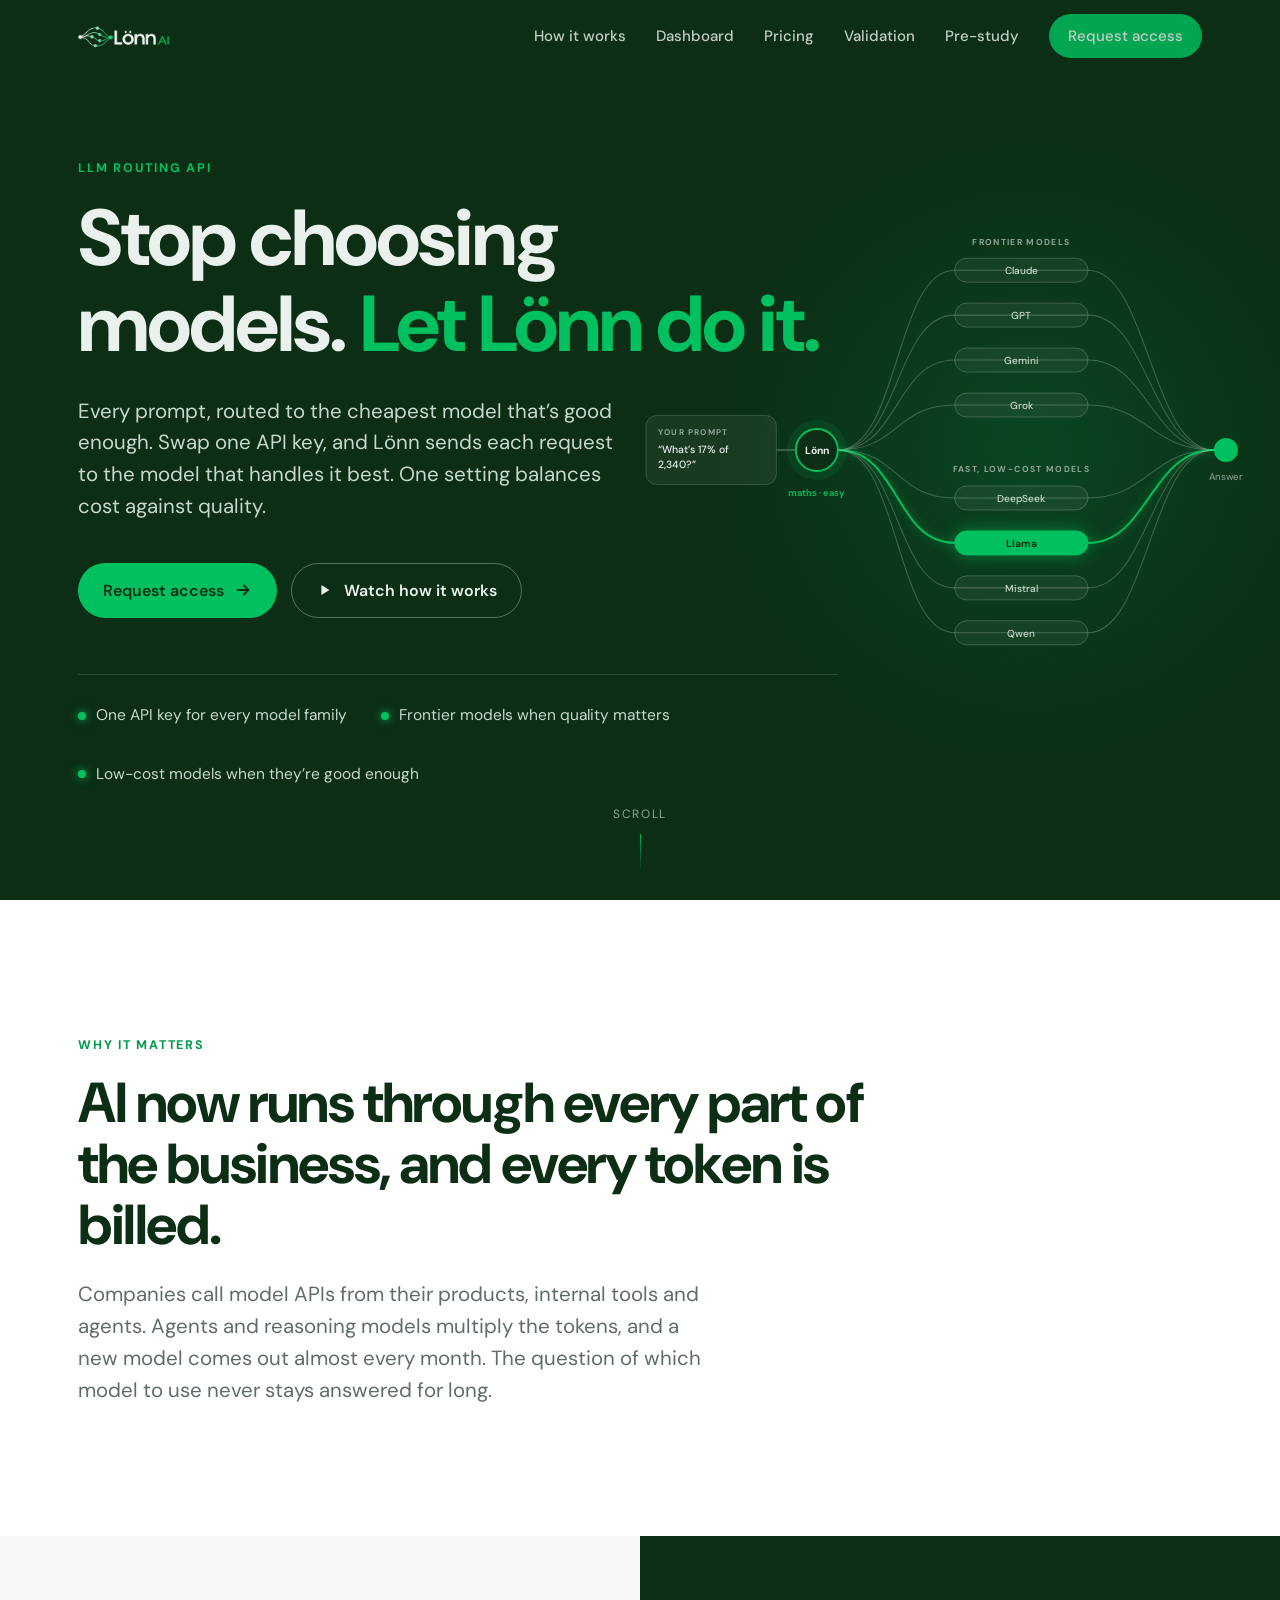
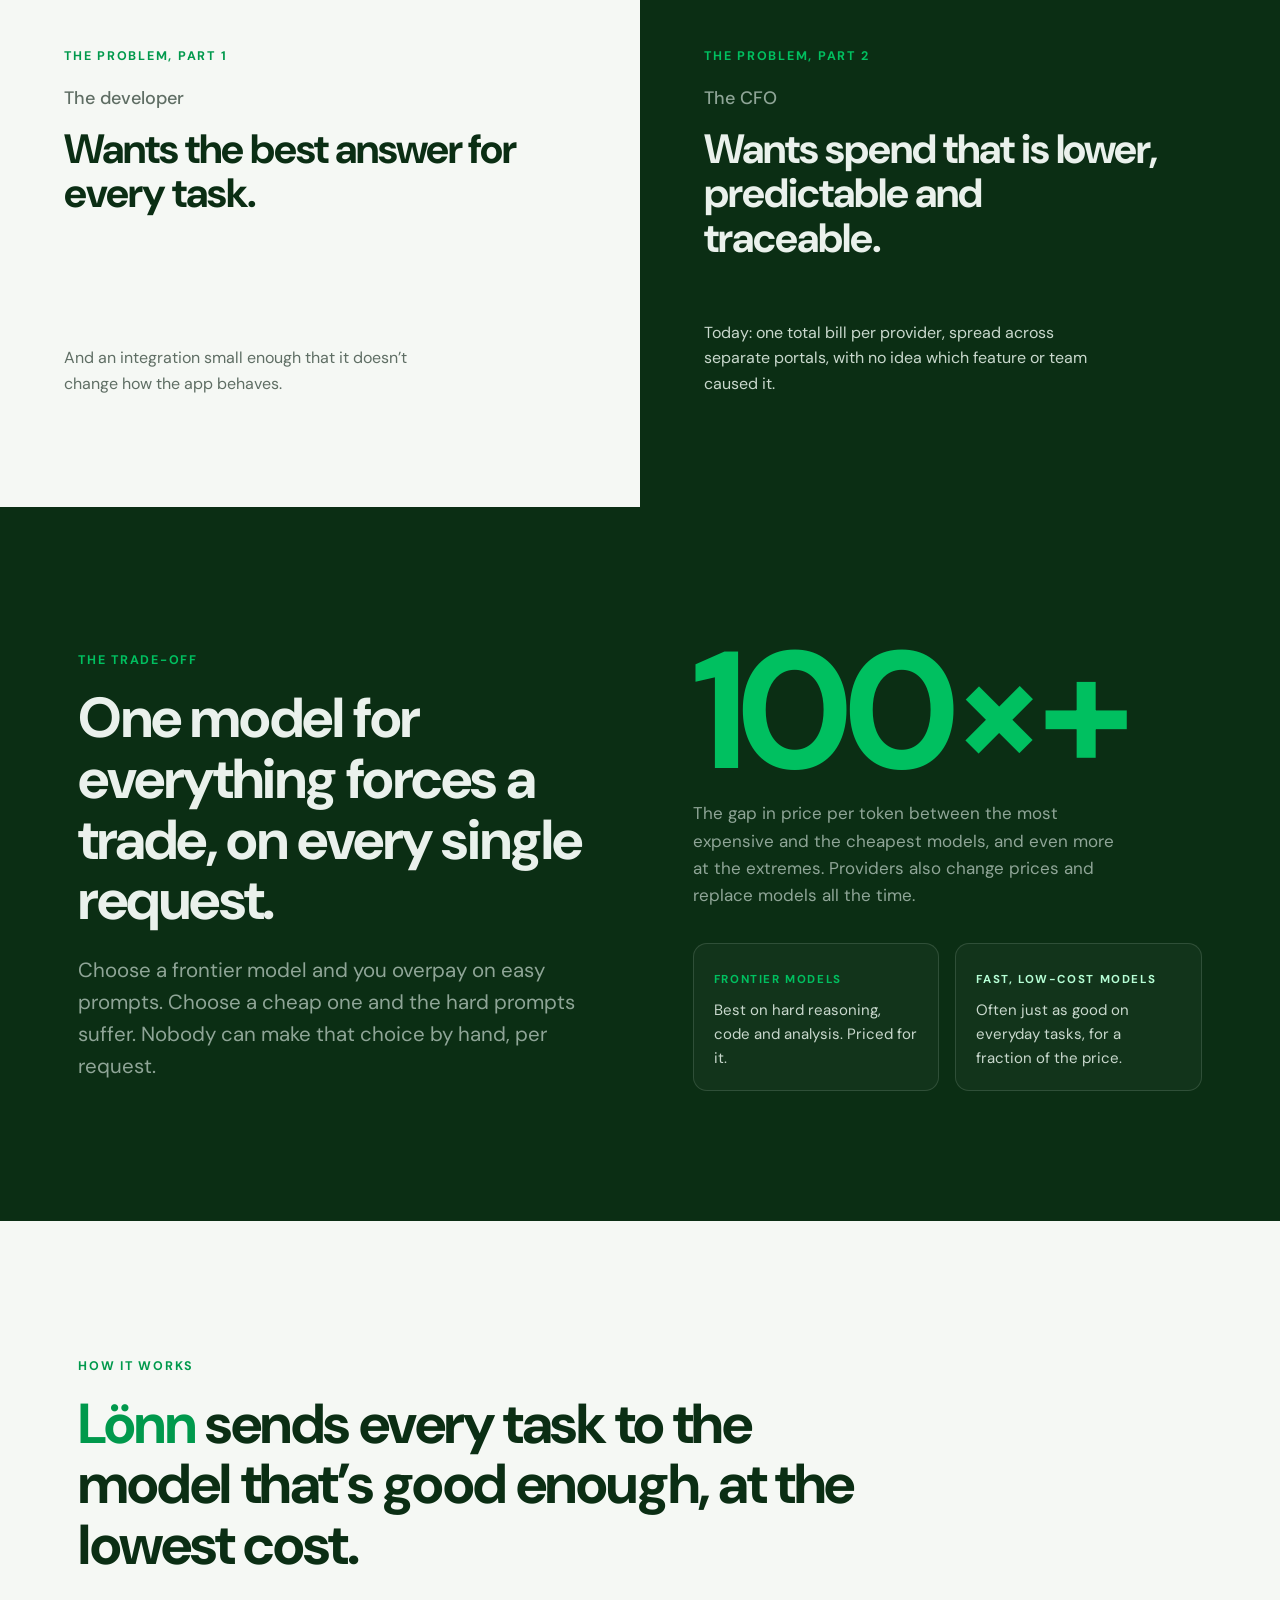
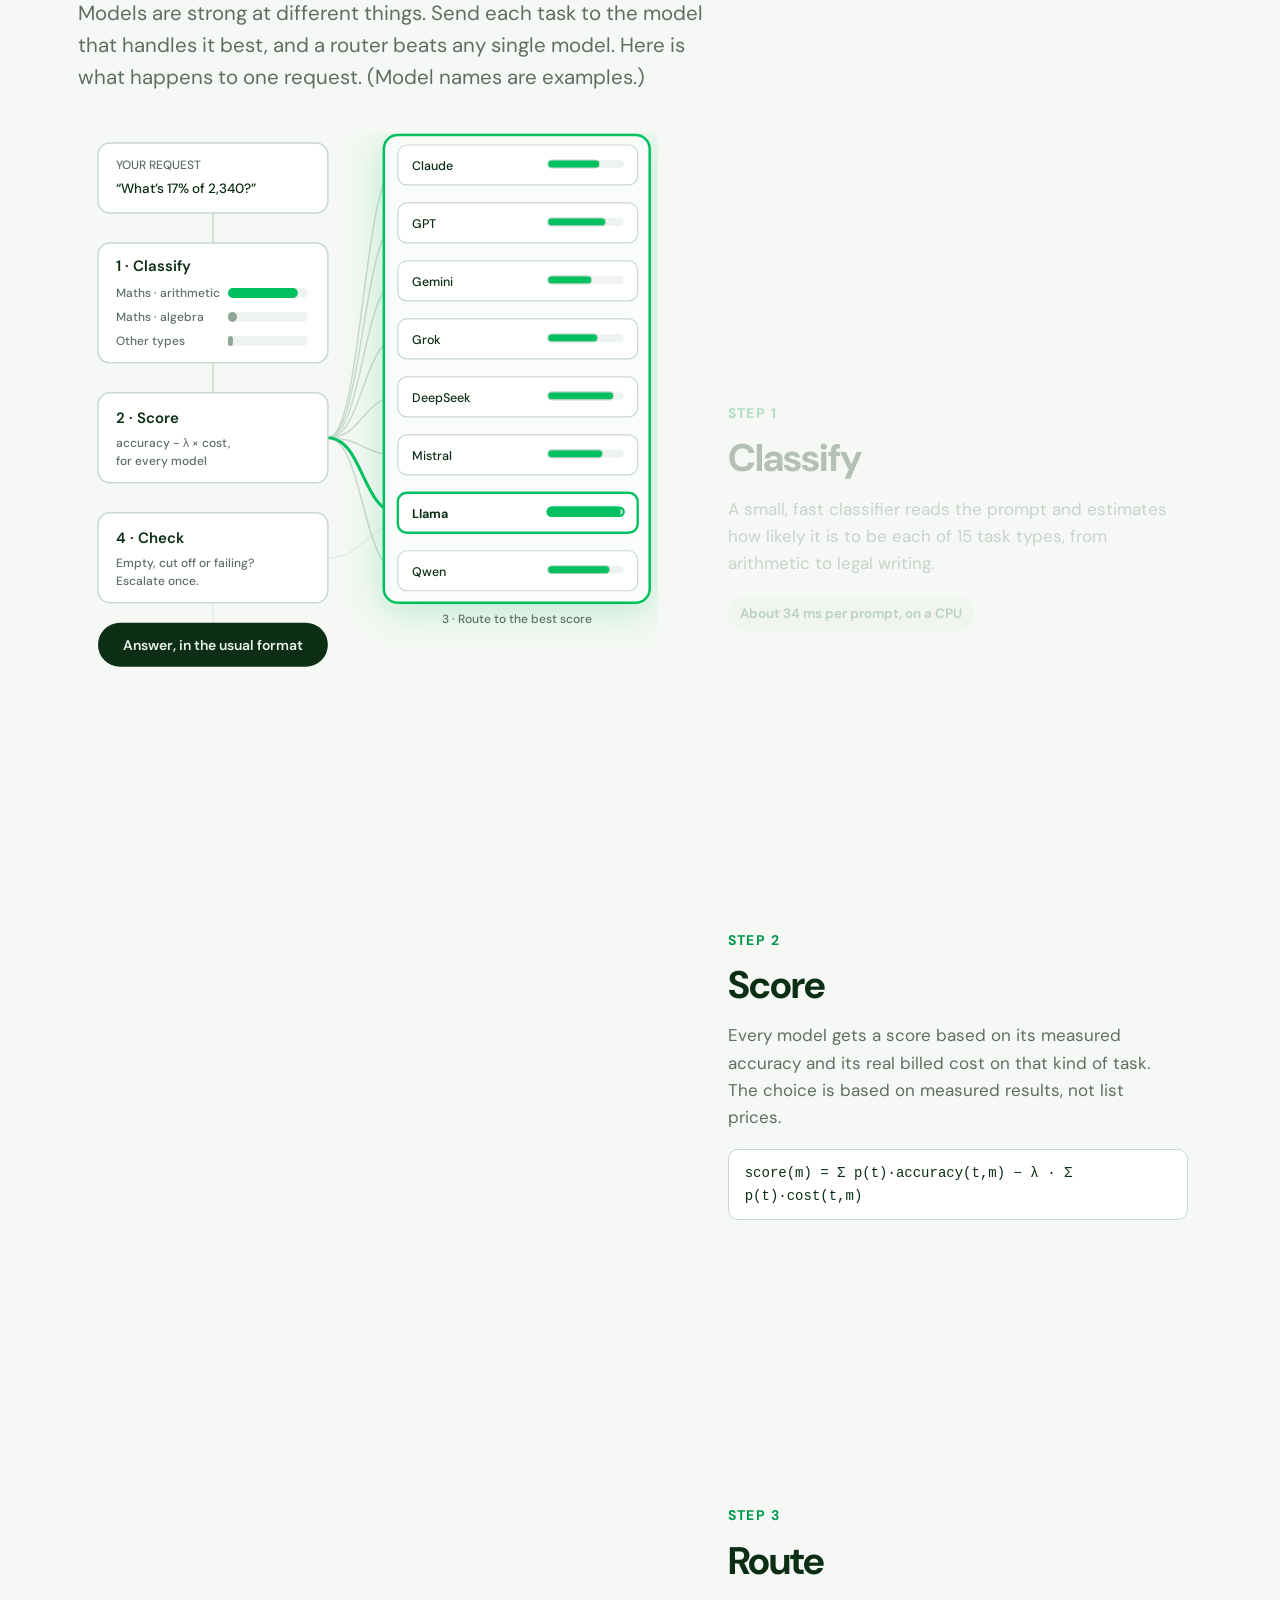
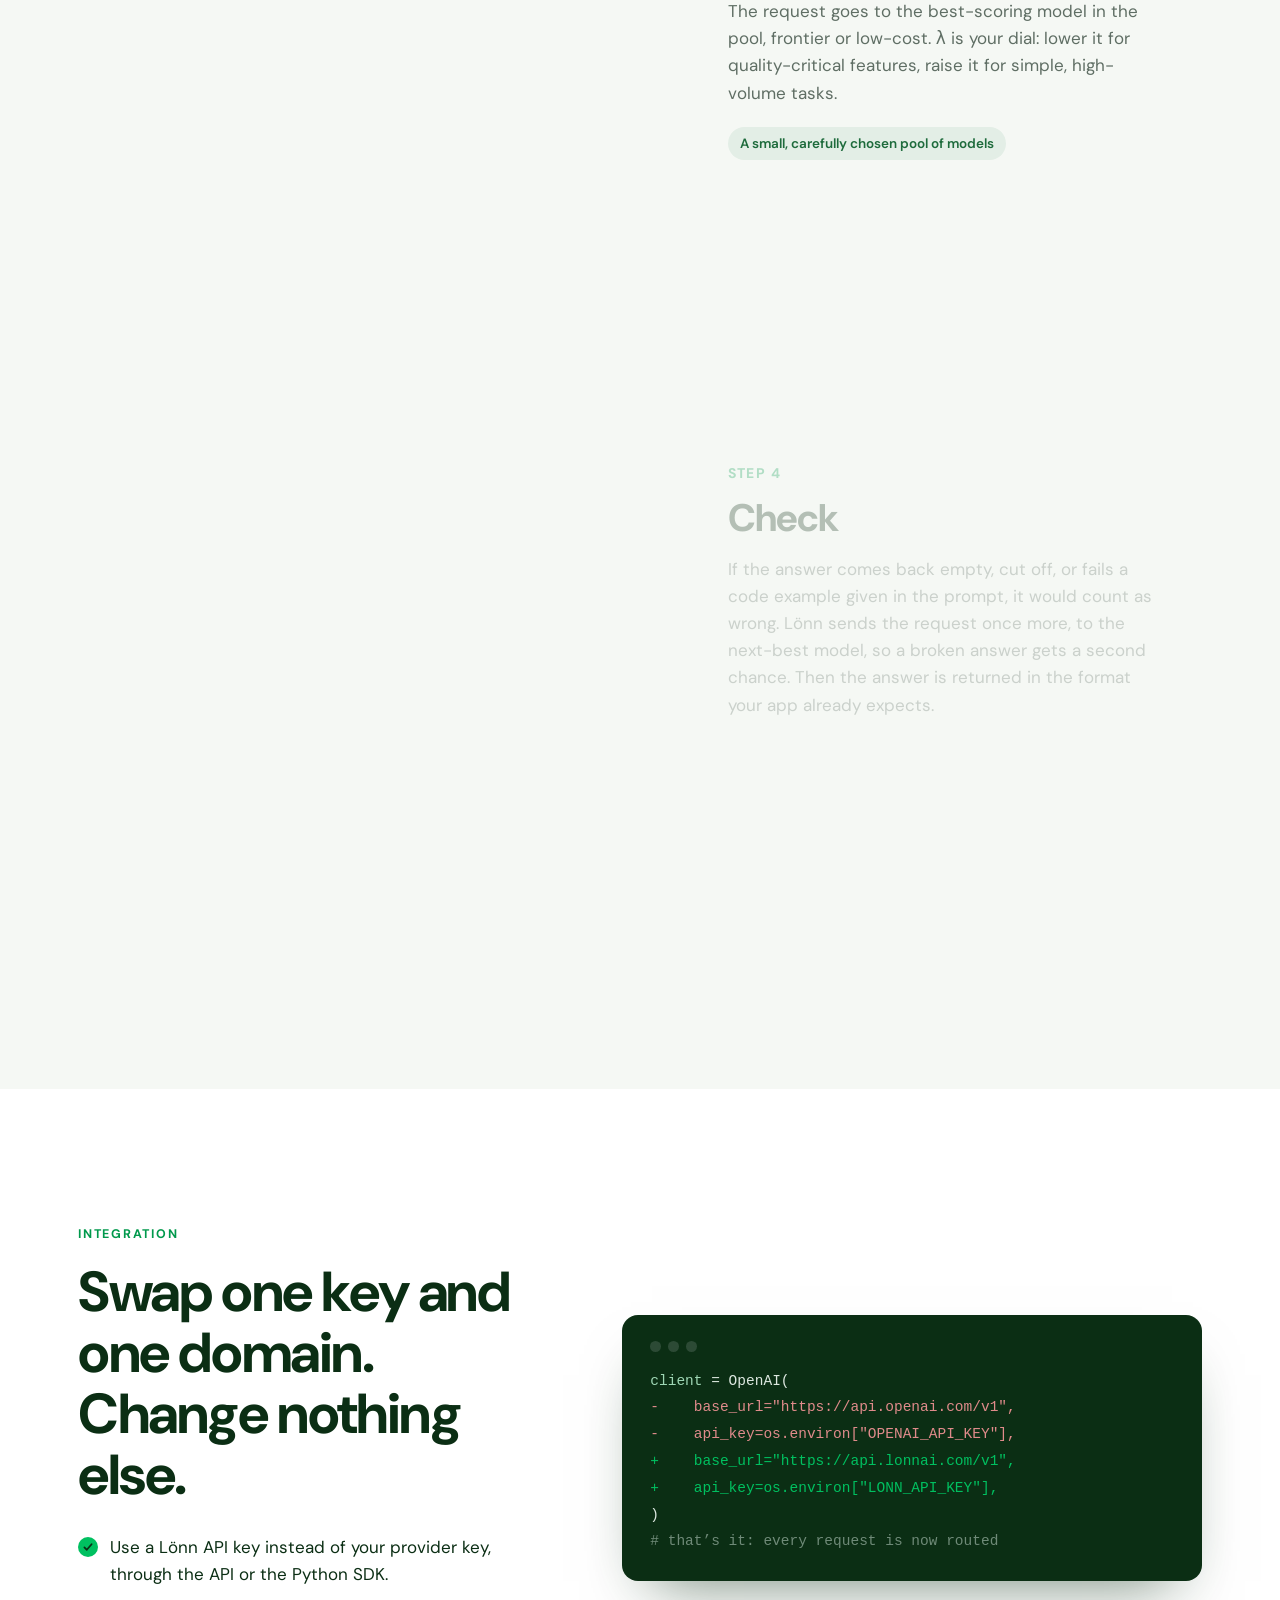
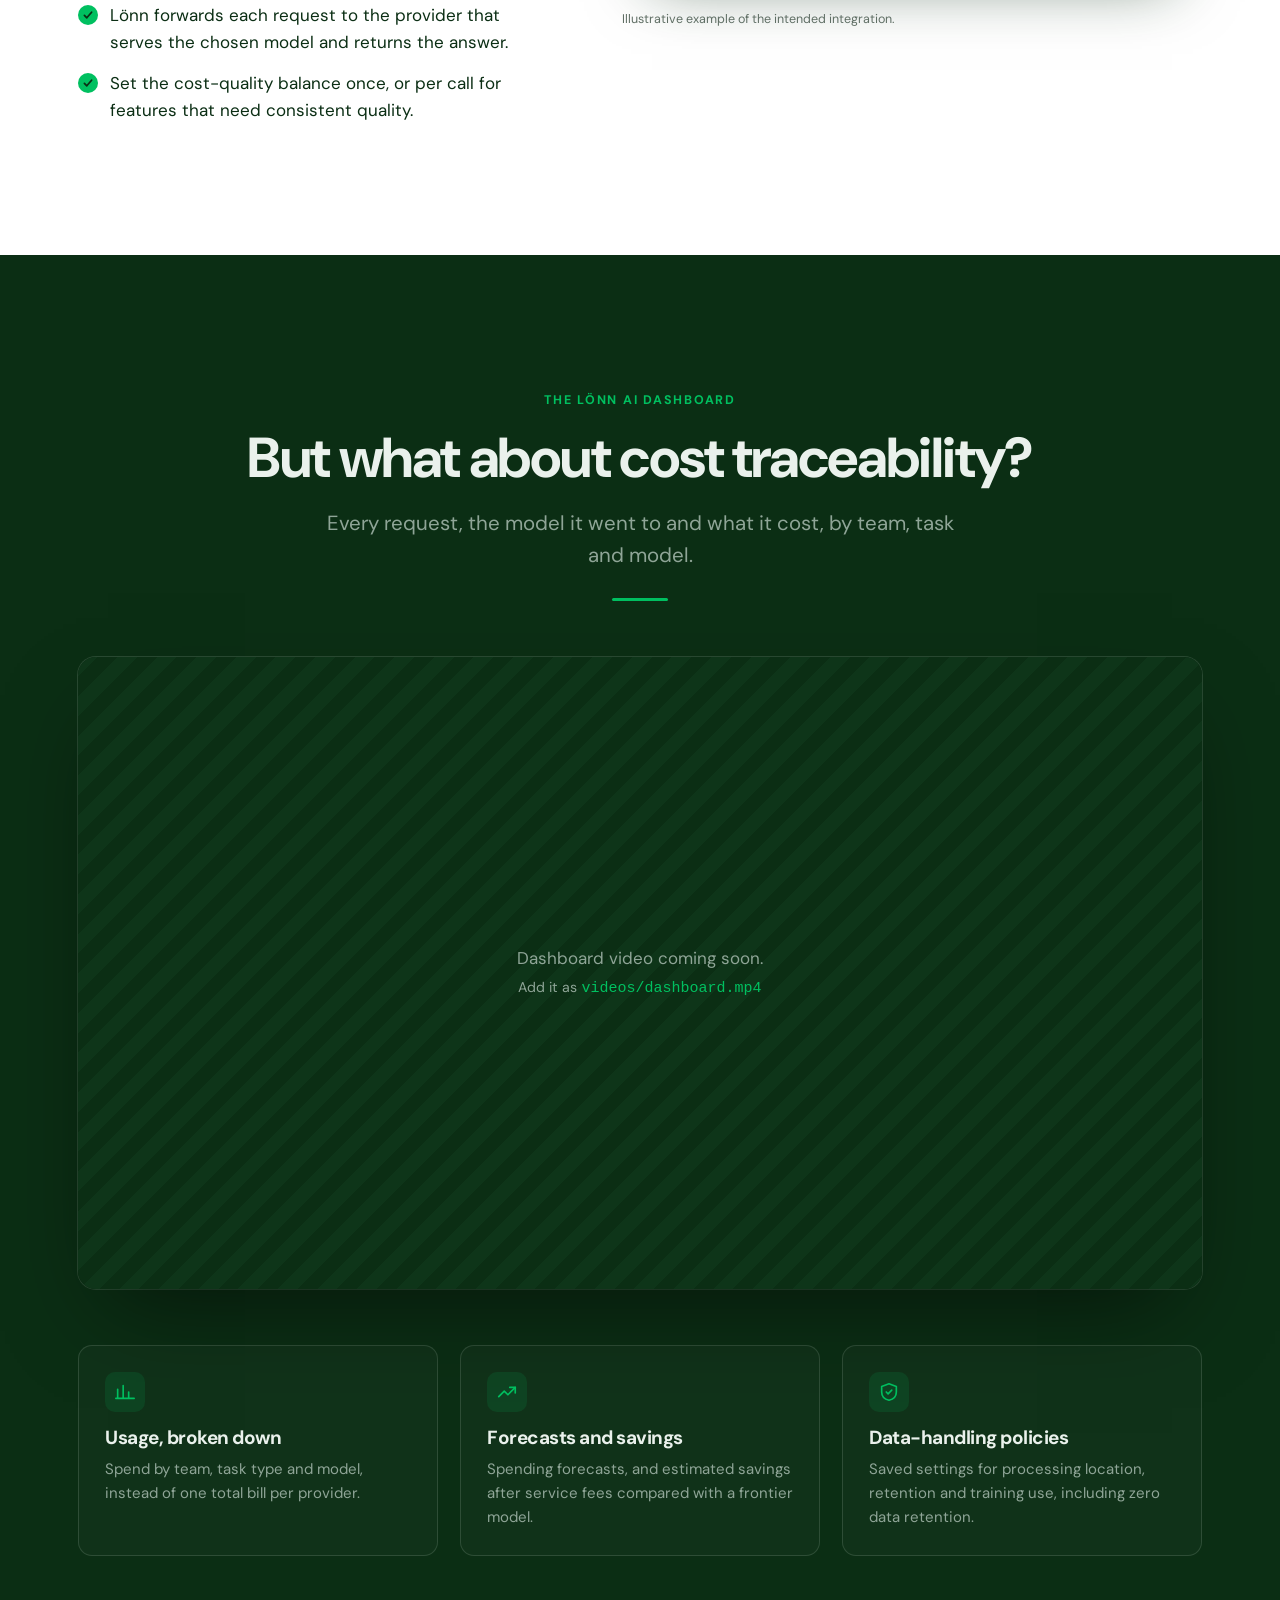
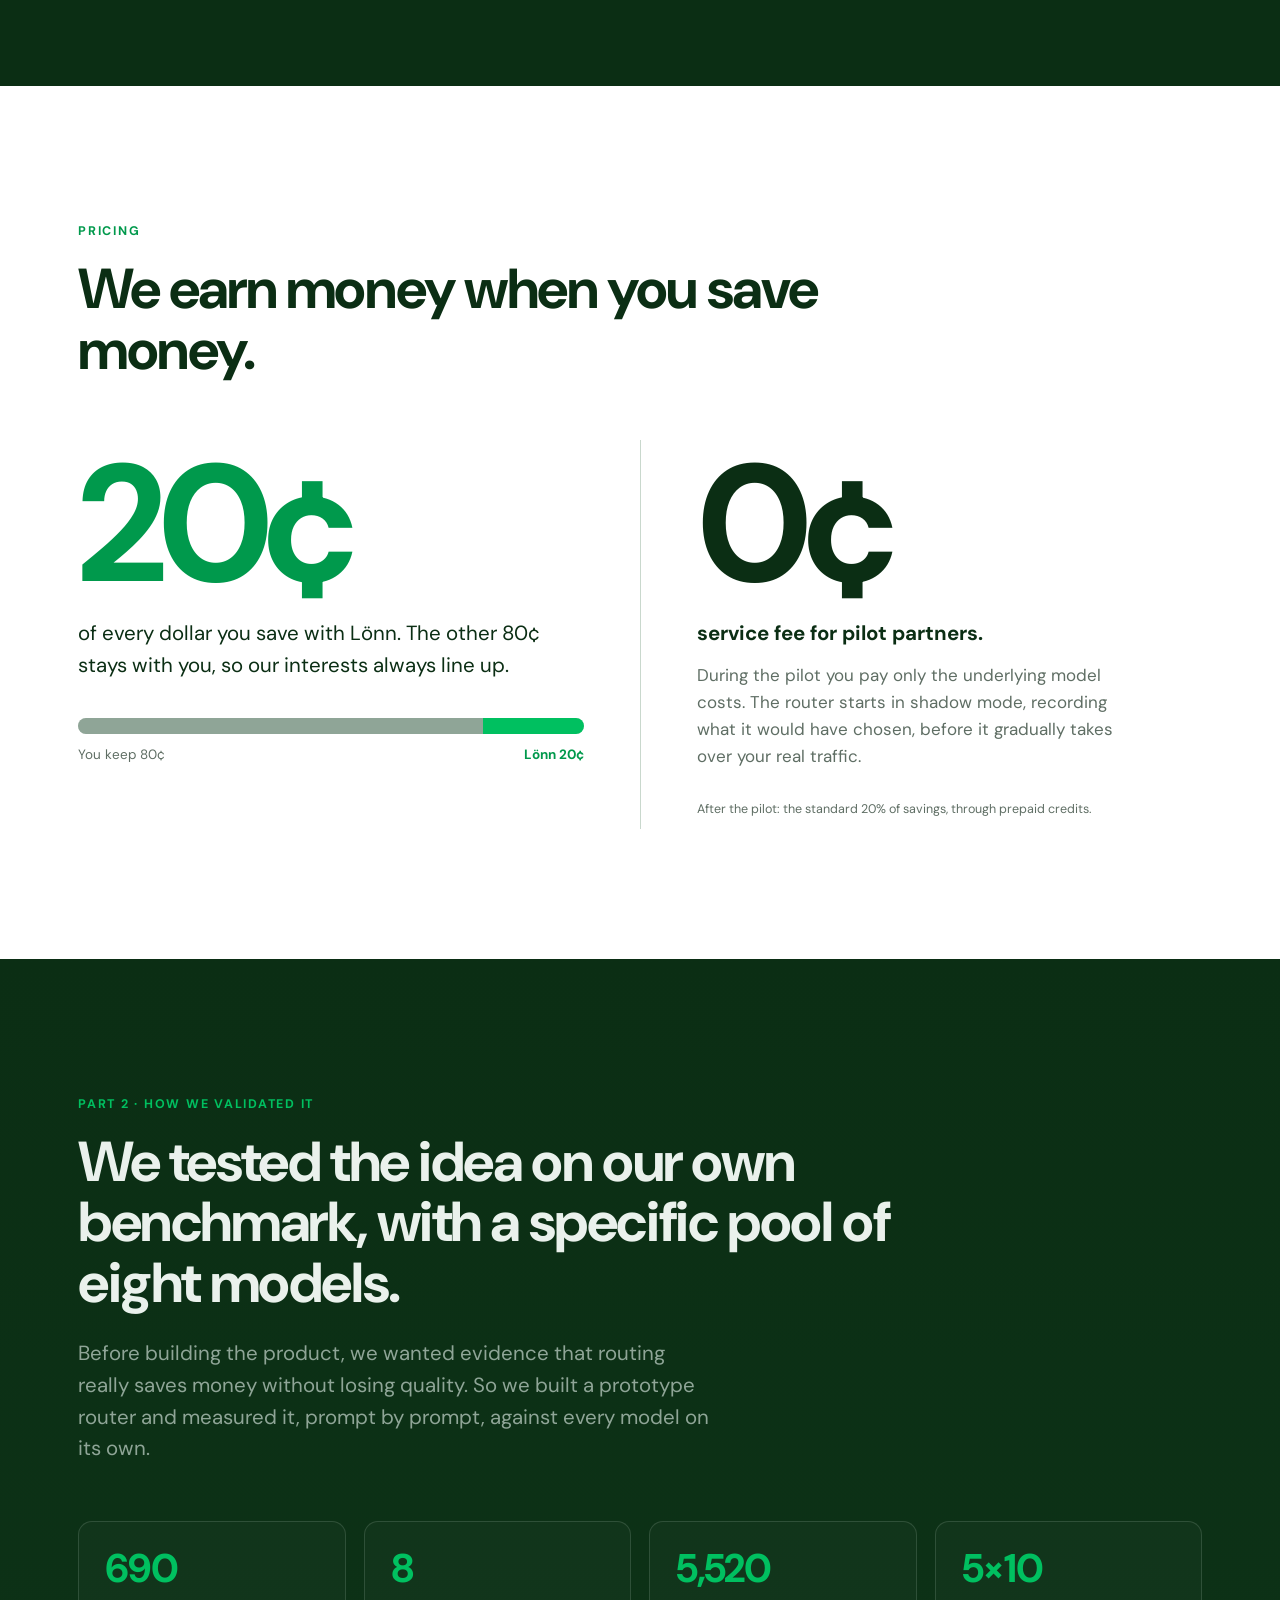
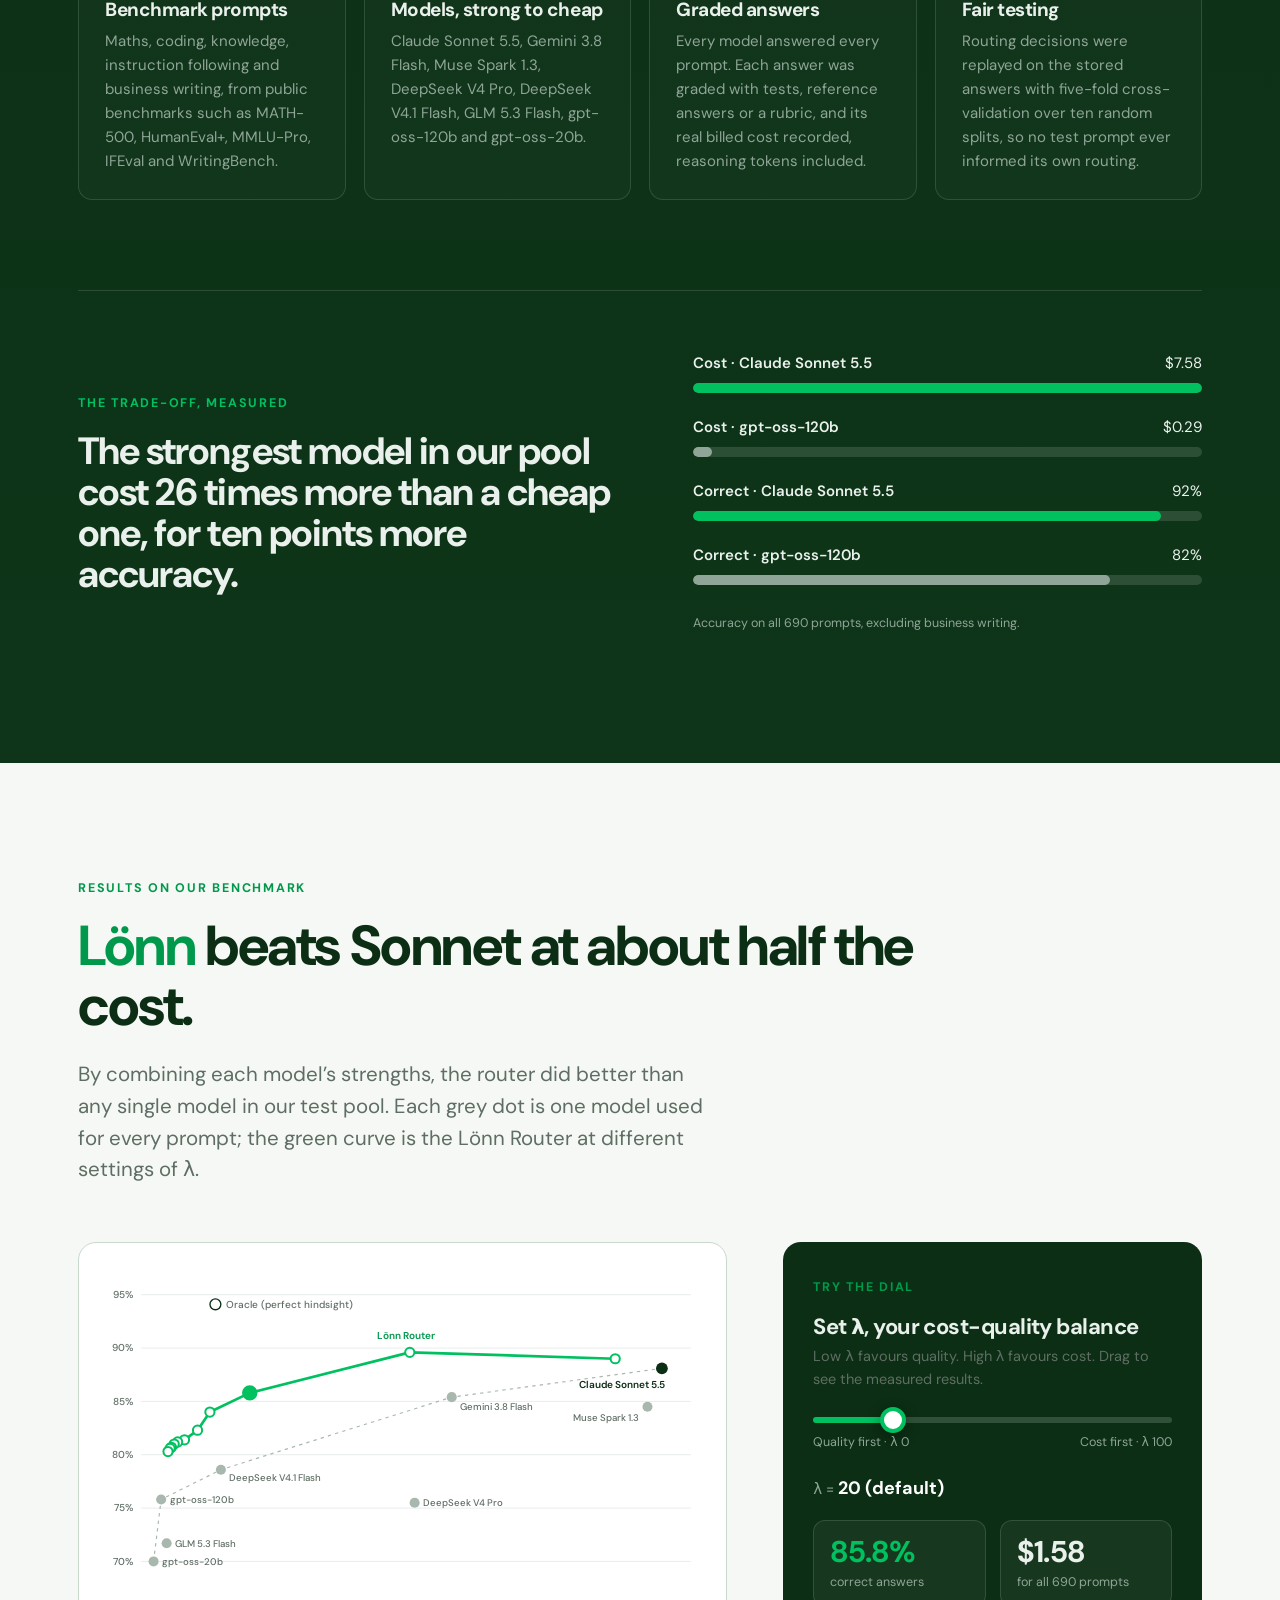
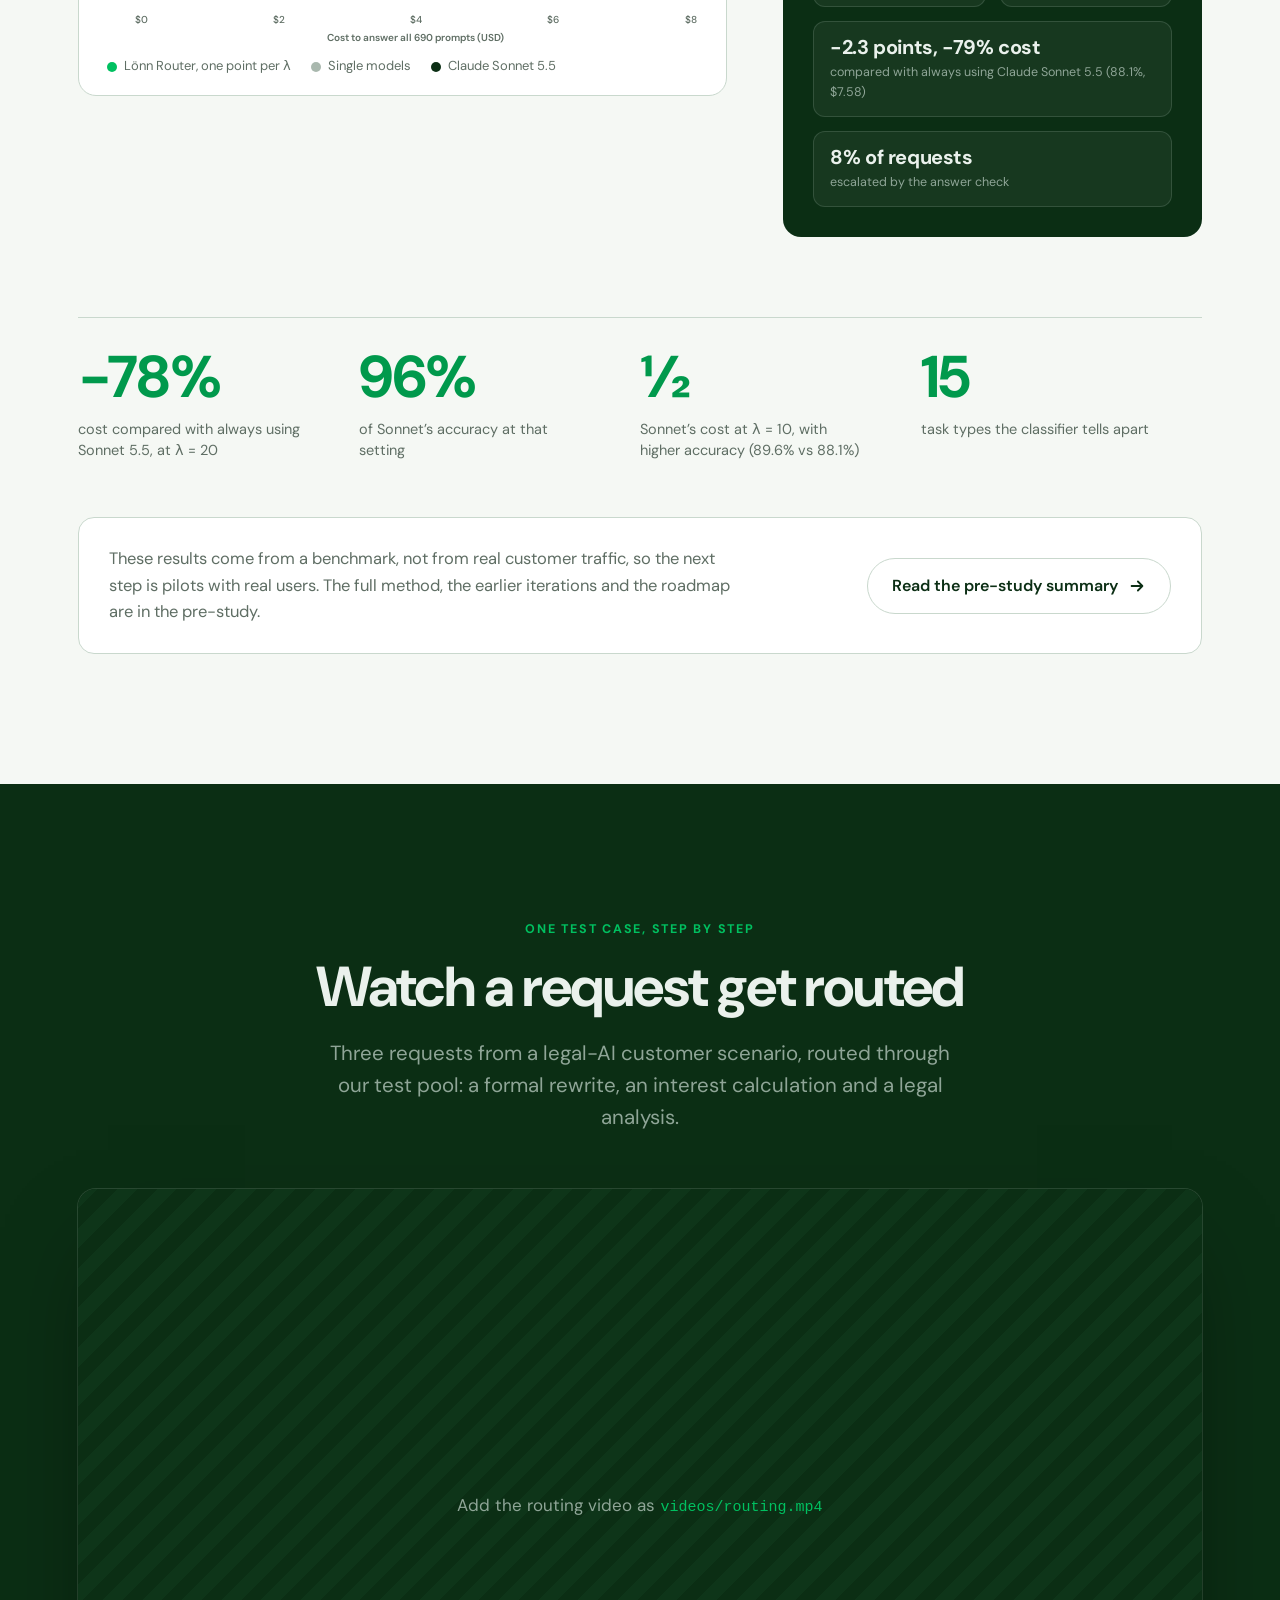
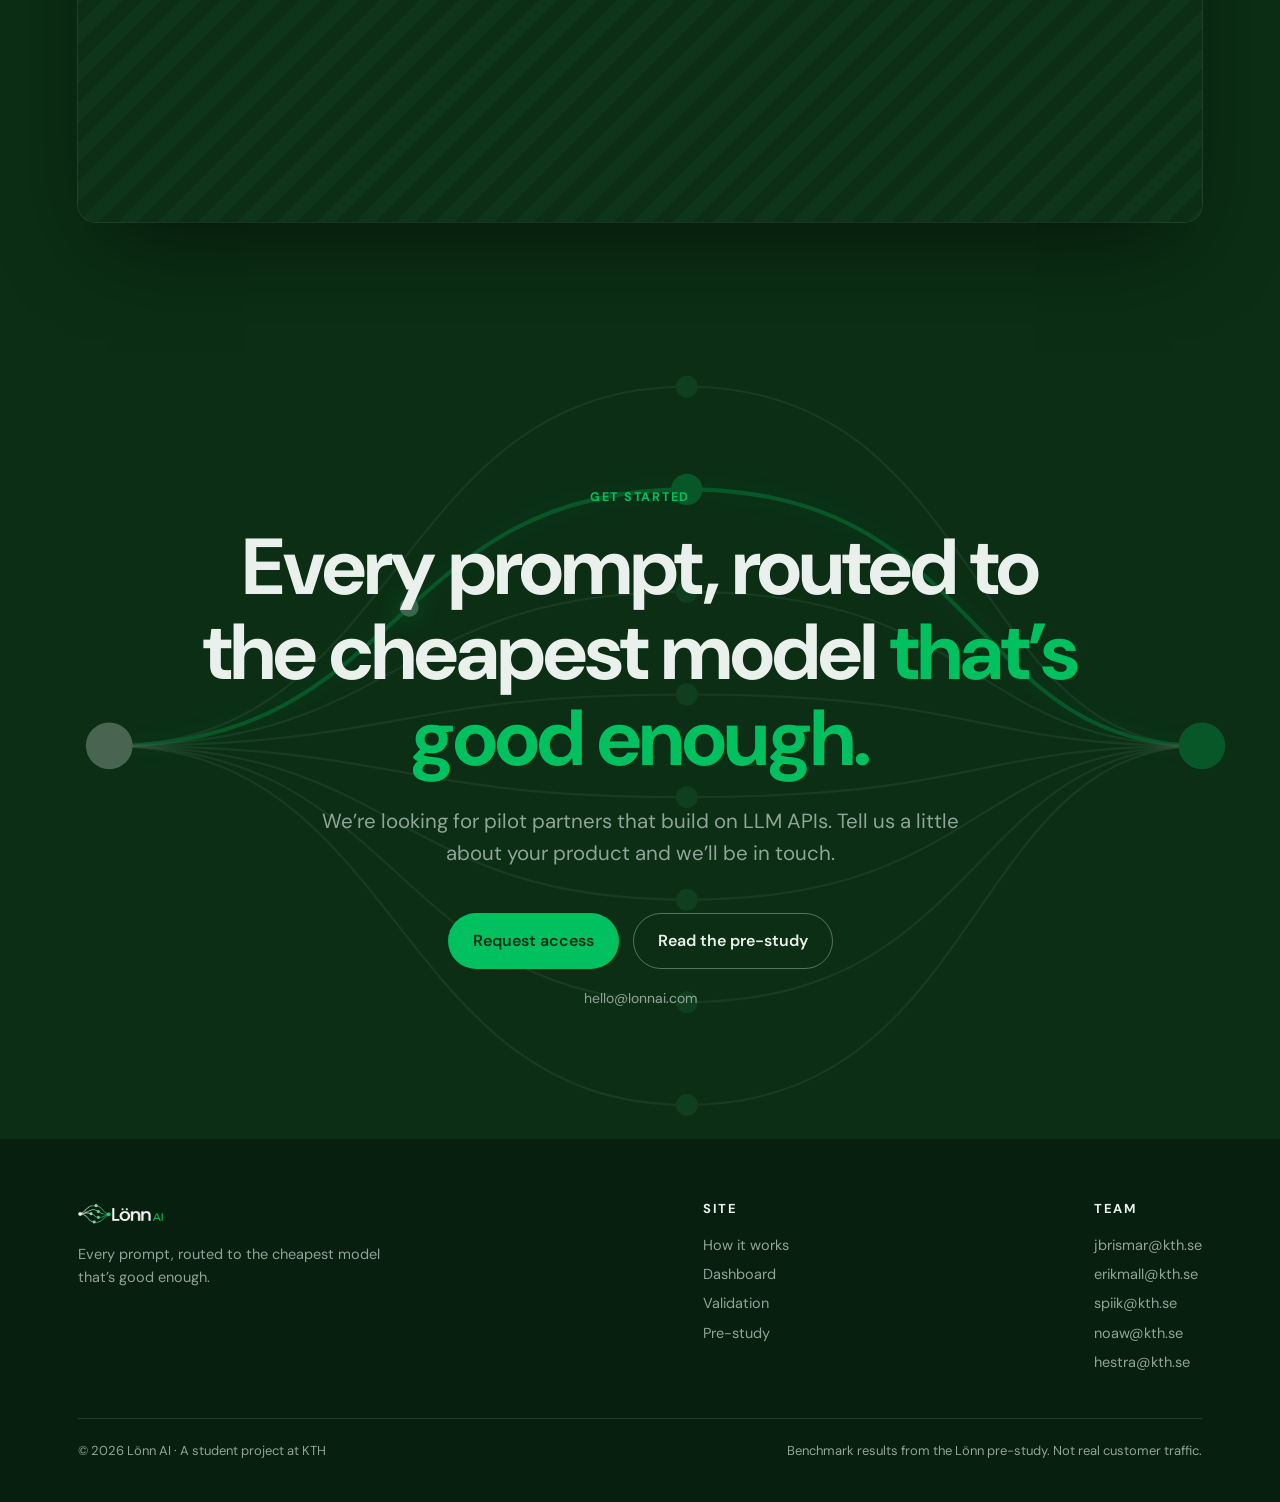
==== index.html @ 92829b10 "Pre-study: follow the report's own sections, headings and order Definitions, Introduction, Method, A" ====
<!DOCTYPE html>
<html lang="en">
<head>
<meta charset="utf-8">
<meta name="viewport" content="width=device-width, initial-scale=1">
<title>Lönn AI — every prompt, routed to the cheapest model that’s good enough</title>
<meta name="description" content="Lönn AI is an LLM routing API. Swap one API key and every request goes to the model that is good enough for the task, at the lowest cost.">
<meta property="og:title" content="Lönn AI">
<meta property="og:description" content="Every prompt, routed to the cheapest model that’s good enough.">
<meta property="og:image" content="assets/img/routing-poster.jpg">
<link rel="icon" href="assets/img/favicon.png">
<link rel="apple-touch-icon" href="assets/img/apple-touch-icon.png">
<link rel="preconnect" href="https://fonts.googleapis.com">
<link rel="preconnect" href="https://fonts.gstatic.com" crossorigin>
<link href="https://fonts.googleapis.com/css2?family=DM+Sans:opsz,wght@9..40,400;9..40,500;9..40,600;9..40,700&display=swap" rel="stylesheet">
<link rel="stylesheet" href="assets/css/style.css?v=202611102027">
</head>
<body>
<div class="progress" aria-hidden="true"></div>

<!-- ============ NAV ============ -->
<header class="nav">
  <div class="wrap">
    <a class="logo" href="index.html" aria-label="Lönn AI home"><img src="assets/img/logo-light.png" alt="Lönn AI"></a>
    <nav>
      <ul>
        <li><a href="#how">How it works</a></li>
        <li><a href="#dashboard">Dashboard</a></li>
        <li><a href="#pricing">Pricing</a></li>
        <li><a href="#validation">Validation</a></li>
        <li><a href="prestudy.html">Pre-study</a></li>
        <li><a class="btn btn-primary btn-s" href="#access">Request access</a></li>
      </ul>
    </nav>
    <button class="nav-toggle" aria-label="Open menu"><svg width="24" height="24" viewBox="0 0 24 24" fill="none" stroke="currentColor" stroke-width="2" stroke-linecap="round"><path d="M4 7h16M4 12h16M4 17h16"/></svg></button>
  </div>
</header>

<!-- ============ HERO ============ -->
<section class="hero dark">
  <div class="hero-glow"></div>
  <div class="hero-art" aria-hidden="true"><svg id="hero-routes"></svg></div>
  <div class="wrap">
    <span class="eyebrow reveal">LLM routing API</span>
    <h1 class="h-xl reveal" style="--d:.08s">Stop choosing models. <span class="g">Let Lönn do it.</span></h1>
    <p class="lead reveal" style="--d:.16s">Every prompt, routed to the cheapest model that’s good enough. Swap one API key, and Lönn sends each request to the model that handles it best. One setting balances cost against quality.</p>
    <div class="ctas reveal" style="--d:.24s">
      <a class="btn btn-primary" href="#access">Request access
        <svg viewBox="0 0 20 20" fill="none" stroke="currentColor" stroke-width="2" stroke-linecap="round" stroke-linejoin="round"><path d="M4 10h12M11 5l5 5-5 5"/></svg></a>
      <a class="btn btn-ghost" href="#how">
        <svg viewBox="0 0 20 20" fill="currentColor"><path d="M6 4.5v11l9-5.5z"/></svg> Watch how it works</a>
    </div>
    <ul class="hero-points reveal" style="--d:.34s">
      <li>One API key for every model family</li>
      <li>Frontier models when quality matters</li>
      <li>Low-cost models when they’re good enough</li>
    </ul>
  </div>
  <div class="scroll-cue" aria-hidden="true">Scroll<span></span></div>
</section>

<!-- ============ BACKGROUND / PROBLEM ============ -->
<section class="white pad">
  <div class="wrap">
    <span class="eyebrow reveal">Why it matters</span>
    <h2 class="h-l reveal" style="max-width:820px">AI now runs through every part of the business, and every token is billed.</h2>
    <p class="lead muted reveal" style="margin-top:24px">Companies call model APIs from their products, internal tools and agents. Agents and reasoning models multiply the tokens, and a new model comes out almost every month. The question of which model to use never stays answered for long.</p>
  </div>
</section>

<section class="split">
  <div class="light">
    <span class="eyebrow reveal">The problem, part 1</span>
    <div class="who reveal">The developer</div>
    <h3 class="reveal" style="--d:.08s">Wants the best answer for every task.</h3>
    <p class="foot reveal" style="--d:.16s">And an integration small enough that it doesn’t change how the app behaves.</p>
  </div>
  <div class="dark">
    <span class="eyebrow reveal">The problem, part 2</span>
    <div class="who reveal">The CFO</div>
    <h3 class="reveal" style="--d:.08s">Wants spend that is lower, predictable and traceable.</h3>
    <p class="foot reveal" style="--d:.16s">Today: one total bill per provider, spread across separate portals, with no idea which feature or team caused it.</p>
  </div>
</section>

<section class="dark pad">
  <div class="wrap trade">
    <div>
      <span class="eyebrow reveal">The trade-off</span>
      <h2 class="h-l reveal">One model for everything forces a trade, on every single request.</h2>
      <p class="lead muted reveal" style="margin-top:24px">Choose a frontier model and you overpay on easy prompts. Choose a cheap one and the hard prompts suffer. Nobody can make that choice by hand, per request.</p>
    </div>
    <div data-observe>
      <div class="big"><span data-count="100">100</span>×+</div>
      <p class="muted" style="margin-top:14px;max-width:440px">The gap in price per token between the most expensive and the cheapest models, and even more at the extremes. Providers also change prices and replace models all the time.</p>
      <div class="tiers">
        <div class="tier reveal"><span class="eyebrow">Frontier models</span><p>Best on hard reasoning, code and analysis. Priced for it.</p></div>
        <div class="tier reveal" style="--d:.1s"><span class="eyebrow">Fast, low-cost models</span><p>Often just as good on everyday tasks, for a fraction of the price.</p></div>
      </div>
    </div>
  </div>
</section>

<!-- ============ HOW IT WORKS ============ -->
<section class="light pad" id="how" style="padding-bottom:40px">
  <div class="wrap">
    <span class="eyebrow reveal">How it works</span>
    <h2 class="h-l reveal" style="max-width:820px"><span class="g-deep">Lönn</span> sends every task to the model that’s good enough, at the lowest cost.</h2>
    <p class="lead muted reveal" style="margin-top:22px">Models are strong at different things. Send each task to the model that handles it best, and a router beats any single model. Here is what happens to one request. (Model names are examples.)</p>

    <div class="how">
      <div class="how-visual">
        <svg class="dg" data-step="0" viewBox="0 0 580 540" aria-label="Diagram of the Lönn router: classify, score, route, check">
          <!-- wires -->
          <path class="wire" d="M135 80 V110"/>
          <path class="wire" d="M135 230 V260"/>
          <g class="fan">
            <path class="wire" d="M250 305 C285 305 285 32 320 32"/>
            <path class="wire" d="M250 305 C285 305 285 90 320 90"/>
            <path class="wire" d="M250 305 C285 305 285 148 320 148"/>
            <path class="wire" d="M250 305 C285 305 285 206 320 206"/>
            <path class="wire" d="M250 305 C285 305 285 264 320 264"/>
            <path class="wire" d="M250 305 C285 305 285 322 320 322"/>
            <path class="wire" d="M250 305 C285 305 285 380 320 380"/>
            <path class="wire" d="M250 305 C285 305 285 438 320 438"/>
          </g>
          <path class="wire w-win" d="M250 305 C285 305 285 380 320 380"/>
          <path class="wire w-out" d="M320 392 C290 392 285 425 250 425"/>
          <path class="wire w-out" d="M135 470 V490"/>

          <!-- request -->
          <rect class="box" x="20" y="10" width="230" height="70" rx="12"/>
          <text class="sub" x="38" y="36">YOUR REQUEST</text>
          <text class="lbl" x="38" y="60" style="font-weight:500;font-size:13.5px">“What’s 17% of 2,340?”</text>

          <!-- classify -->
          <rect class="box b-classify" x="20" y="110" width="230" height="120" rx="12"/>
          <text class="lbl" x="38" y="138">1 · Classify</text>
          <g class="tags">
            <text class="sub" x="38" y="164">Maths · arithmetic</text><rect x="150" y="155" width="80" height="10" rx="5" fill="#EEF3EF"/><rect x="150" y="155" width="70" height="10" rx="5" fill="#00C060"/>
            <text class="sub" x="38" y="188">Maths · algebra</text><rect x="150" y="179" width="80" height="10" rx="5" fill="#EEF3EF"/><rect x="150" y="179" width="9" height="10" rx="5" fill="#8FA597"/>
            <text class="sub" x="38" y="212">Other types</text><rect x="150" y="203" width="80" height="10" rx="5" fill="#EEF3EF"/><rect x="150" y="203" width="5" height="10" rx="3" fill="#8FA597"/>
          </g>

          <!-- score -->
          <rect class="box b-score" x="20" y="260" width="230" height="90" rx="12"/>
          <text class="lbl" x="38" y="290">2 · Score</text>
          <text class="sub" x="38" y="314">accuracy − λ × cost,</text>
          <text class="sub" x="38" y="332">for every model</text>

          <!-- models -->
          <rect class="box b-route" x="306" y="2" width="266" height="468" rx="14" style="fill:#FAFCFA"/>
          <g class="mdl"><rect x="320" y="12" width="240" height="40" rx="9"/><text x="334" y="37">Claude</text><rect class="scorebg" x="470" y="27" width="76" height="8" rx="4"/><rect class="score" x="470" y="27" height="8" rx="4" style="--s:52px"/></g>
          <g class="mdl"><rect x="320" y="70" width="240" height="40" rx="9"/><text x="334" y="95">GPT</text><rect class="scorebg" x="470" y="85" width="76" height="8" rx="4"/><rect class="score" x="470" y="85" height="8" rx="4" style="--s:58px"/></g>
          <g class="mdl"><rect x="320" y="128" width="240" height="40" rx="9"/><text x="334" y="153">Gemini</text><rect class="scorebg" x="470" y="143" width="76" height="8" rx="4"/><rect class="score" x="470" y="143" height="8" rx="4" style="--s:44px"/></g>
          <g class="mdl"><rect x="320" y="186" width="240" height="40" rx="9"/><text x="334" y="211">Grok</text><rect class="scorebg" x="470" y="201" width="76" height="8" rx="4"/><rect class="score" x="470" y="201" height="8" rx="4" style="--s:50px"/></g>
          <g class="mdl"><rect x="320" y="244" width="240" height="40" rx="9"/><text x="334" y="269">DeepSeek</text><rect class="scorebg" x="470" y="259" width="76" height="8" rx="4"/><rect class="score" x="470" y="259" height="8" rx="4" style="--s:66px"/></g>
          <g class="mdl"><rect x="320" y="302" width="240" height="40" rx="9"/><text x="334" y="327">Mistral</text><rect class="scorebg" x="470" y="317" width="76" height="8" rx="4"/><rect class="score" x="470" y="317" height="8" rx="4" style="--s:55px"/></g>
          <g class="mdl win"><rect x="320" y="360" width="240" height="40" rx="9"/><text x="334" y="385" style="font-weight:700">Llama</text><rect class="scorebg" x="470" y="375" width="76" height="8" rx="4"/><rect class="score" x="470" y="375" height="8" rx="4" style="--s:72px"/></g>
          <g class="mdl"><rect x="320" y="418" width="240" height="40" rx="9"/><text x="334" y="443">Qwen</text><rect class="scorebg" x="470" y="433" width="76" height="8" rx="4"/><rect class="score" x="470" y="433" height="8" rx="4" style="--s:62px"/></g>
          <text class="sub" x="439" y="490" text-anchor="middle">3 · Route to the best score</text>

          <!-- check -->
          <rect class="box b-check" x="20" y="380" width="230" height="90" rx="12"/>
          <text class="lbl" x="38" y="410">4 · Check</text>
          <text class="sub" x="38" y="434">Empty, cut off or failing?</text>
          <text class="sub" x="38" y="452">Escalate once.</text>
          <g class="check"><circle cx="222" cy="405" r="13" fill="#00C060"/><path d="M215.5 405.5l4.5 4.5 7.5-8" fill="none" stroke="#0B2E14" stroke-width="2.4" stroke-linecap="round" stroke-linejoin="round"/></g>

          <!-- answer -->
          <rect x="20" y="490" width="230" height="44" rx="22" fill="#0B2E14"/>
          <text x="135" y="517" text-anchor="middle" style="font:600 14px 'DM Sans',sans-serif;fill:#EAF1EC">Answer, in the usual format</text>
        </svg>
      </div>

      <div class="how-steps">
        <div class="step" data-step="1">
          <div class="num">STEP 1</div>
          <h3>Classify</h3>
          <p>A small, fast classifier reads the prompt and estimates how likely it is to be each of 15 task types, from arithmetic to legal writing.</p>
          <span class="chip">About 34 ms per prompt, on a CPU</span>
        </div>
        <div class="step" data-step="2">
          <div class="num">STEP 2</div>
          <h3>Score</h3>
          <p>Every model gets a score based on its measured accuracy and its real billed cost on that kind of task. The choice is based on measured results, not list prices.</p>
          <div class="formula">score(m) = Σ p(t)·accuracy(t,m) − λ · Σ p(t)·cost(t,m)</div>
        </div>
        <div class="step" data-step="3">
          <div class="num">STEP 3</div>
          <h3>Route</h3>
          <p>The request goes to the best-scoring model in the pool, frontier or low-cost. λ is your dial: lower it for quality-critical features, raise it for simple, high-volume tasks.</p>
          <span class="chip">A small, carefully chosen pool of models</span>
        </div>
        <div class="step" data-step="4">
          <div class="num">STEP 4</div>
          <h3>Check</h3>
          <p>If the answer comes back empty, cut off, or fails a code example given in the prompt, it would count as wrong. Lönn sends the request once more, to the next-best model, so a broken answer gets a second chance. Then the answer is returned in the format your app already expects.</p>
        </div>
      </div>
    </div>
  </div>
</section>

<!-- ============ INTEGRATE ============ -->
<section class="white pad">
  <div class="wrap integrate">
    <div>
      <span class="eyebrow reveal">Integration</span>
      <h2 class="h-l reveal">Swap one key and one domain. Change nothing else.</h2>
      <ul class="ticks reveal">
        <li>Use a Lönn API key instead of your provider key, through the API or the Python SDK.</li>
        <li>Lönn forwards each request to the provider that serves the chosen model and returns the answer.</li>
        <li>Set the cost-quality balance once, or per call for features that need consistent quality.</li>
      </ul>
    </div>
    <div class="reveal" style="--d:.1s">
      <div class="code" role="img" aria-label="Code example: replacing the provider base URL and API key with Lönn's">
        <div class="code-head"><i></i><i></i><i></i></div>
<span class="k">client</span> = OpenAI(<br>
<span class="del">-    base_url="https://api.openai.com/v1",</span>
<span class="del">-    api_key=os.environ["OPENAI_API_KEY"],</span>
<span class="add">+    base_url="https://api.lonnai.com/v1",</span>
<span class="add">+    api_key=os.environ["LONN_API_KEY"],</span>
)<br>
<span class="c"># that’s it: every request is now routed</span>
      </div>
      <p class="source">Illustrative example of the intended integration.</p>
    </div>
  </div>
</section>

<!-- ============ DASHBOARD ============ -->
<section class="dark pad" id="dashboard">
  <div class="wrap">
    <div class="center">
      <span class="eyebrow reveal">The Lönn AI Dashboard</span>
      <h2 class="h-l reveal">But what about cost traceability?</h2>
      <p class="lead muted reveal" style="margin-top:20px">Every request, the model it went to and what it cost, by team, task and model.</p>
      <div class="rule reveal"></div>
    </div>
    <div class="video-frame reveal">
      <video preload="metadata" playsinline>
        <source src="videos/dashboard.mp4" type="video/mp4" onerror="this.closest('.video-frame').classList.add('missing')">
      </video>
      <button class="play" aria-label="Play the dashboard video"><span><svg viewBox="0 0 24 24"><path d="M7 4.5v15l12-7.5z"/></svg></span></button>
      <div class="video-missing"><div>Dashboard video coming soon.<br><small>Add it as <code>videos/dashboard.mp4</code></small></div></div>
    </div>
    <div class="features">
      <div class="feature reveal">
        <div class="ic"><svg viewBox="0 0 24 24"><path d="M4 19V9M10 19V5M16 19v-7M22 19H2"/></svg></div>
        <h4>Usage, broken down</h4>
        <p>Spend by team, task type and model, instead of one total bill per provider.</p>
      </div>
      <div class="feature reveal" style="--d:.08s">
        <div class="ic"><svg viewBox="0 0 24 24"><path d="M3 17l6-6 4 4 8-8"/><path d="M15 7h6v6"/></svg></div>
        <h4>Forecasts and savings</h4>
        <p>Spending forecasts, and estimated savings after service fees compared with a frontier model.</p>
      </div>
      <div class="feature reveal" style="--d:.16s">
        <div class="ic"><svg viewBox="0 0 24 24"><path d="M12 3l8 3v6c0 5-3.5 8-8 9-4.5-1-8-4-8-9V6z"/><path d="M9 12l2 2 4-4"/></svg></div>
        <h4>Data-handling policies</h4>
        <p>Saved settings for processing location, retention and training use, including zero data retention.</p>
      </div>
    </div>
  </div>
</section>

<!-- ============ PRICING ============ -->
<section class="white pad" id="pricing">
  <div class="wrap">
    <span class="eyebrow reveal">Pricing</span>
    <h2 class="h-l reveal" style="max-width:820px">We earn money when you save money.</h2>
    <div class="pricing">
      <div data-observe>
        <div class="big" style="color:var(--signal-deep)" data-count="20" data-suf="¢">20¢</div>
        <p class="lead" style="margin-top:18px">of every dollar you save with Lönn. The other 80¢ stays with you, so our interests always line up.</p>
        <div class="split-bar"><div class="a"></div><div class="b"></div></div>
        <div class="split-legend"><span>You keep 80¢</span><b>Lönn 20¢</b></div>
      </div>
      <div data-observe>
        <div class="big" style="color:var(--ink)" data-count="0" data-suf="¢">0¢</div>
        <p class="lead" style="margin-top:18px"><b>service fee for pilot partners.</b></p>
        <p class="muted" style="margin-top:12px;max-width:460px">During the pilot you pay only the underlying model costs. The router starts in shadow mode, recording what it would have chosen, before it gradually takes over your real traffic.</p>
        <p class="source">After the pilot: the standard 20% of savings, through prepaid credits.</p>
      </div>
    </div>
  </div>
</section>

<!-- ============ VALIDATION ============ -->
<section class="dark pad val-intro" id="validation">
  <div class="wrap">
    <span class="eyebrow reveal">Part 2 · How we validated it</span>
    <h2 class="h-l reveal" style="max-width:900px">We tested the idea on our own benchmark, with a specific pool of eight models.</h2>
    <p class="lead muted reveal" style="margin-top:24px">Before building the product, we wanted evidence that routing really saves money without losing quality. So we built a prototype router and measured it, prompt by prompt, against every model on its own.</p>
    <div class="setup">
      <div class="feature reveal"><div class="n" data-count="690">690</div><h4>Benchmark prompts</h4><p>Maths, coding, knowledge, instruction following and business writing, from public benchmarks such as MATH-500, HumanEval+, MMLU-Pro, IFEval and WritingBench.</p></div>
      <div class="feature reveal" style="--d:.08s"><div class="n" data-count="8">8</div><h4>Models, strong to cheap</h4><p>Claude Sonnet 5.5, Gemini 3.8 Flash, Muse Spark 1.3, DeepSeek V4 Pro, DeepSeek V4.1 Flash, GLM 5.3 Flash, gpt-oss-120b and gpt-oss-20b.</p></div>
      <div class="feature reveal" style="--d:.16s"><div class="n">5,520</div><h4>Graded answers</h4><p>Every model answered every prompt. Each answer was graded with tests, reference answers or a rubric, and its real billed cost recorded, reasoning tokens included.</p></div>
      <div class="feature reveal" style="--d:.24s"><div class="n">5×10</div><h4>Fair testing</h4><p>Routing decisions were replayed on the stored answers with five-fold cross-validation over ten random splits, so no test prompt ever informed its own routing.</p></div>
    </div>

    <div class="trade val-trade">
      <div>
        <span class="eyebrow reveal">The trade-off, measured</span>
        <h3 class="h-m reveal">The strongest model in our pool cost 26 times more than a cheap one, for ten points more accuracy.</h3>
      </div>
      <div data-observe>
        <div class="versus" style="margin-top:0">
          <div class="vs-row"><div class="top"><b>Cost · Claude Sonnet 5.5</b><span>$7.58</span></div><div class="bar"><i style="--w:100%"></i></div></div>
          <div class="vs-row"><div class="top"><b>Cost · gpt-oss-120b</b><span>$0.29</span></div><div class="bar grey"><i style="--w:3.8%"></i></div></div>
          <div class="vs-row"><div class="top"><b>Correct · Claude Sonnet 5.5</b><span>92%</span></div><div class="bar"><i style="--w:92%"></i></div></div>
          <div class="vs-row"><div class="top"><b>Correct · gpt-oss-120b</b><span>82%</span></div><div class="bar grey"><i style="--w:82%"></i></div></div>
        </div>
        <p class="source">Accuracy on all 690 prompts, excluding business writing.</p>
      </div>
    </div>
  </div>
</section>

<!-- ============ RESULTS ============ -->
<section class="light pad" id="results" style="padding-top:110px">
  <div class="wrap">
    <span class="eyebrow reveal">Results on our benchmark</span>
    <h2 class="h-l reveal" style="max-width:860px"><span class="g-deep">Lönn</span> beats Sonnet at about half the cost.</h2>
    <p class="lead muted reveal" style="margin-top:22px">By combining each model’s strengths, the router did better than any single model in our test pool. Each grey dot is one model used for every prompt; the green curve is the Lönn Router at different settings of λ.</p>

    <div class="results-grid">
      <div class="chart-card reveal">
        <div class="chart" id="chart" data-observe></div>
        <div class="legend">
          <span><i style="background:#00C060"></i>Lönn Router, one point per λ</span>
          <span><i style="background:#A9B8AE"></i>Single models</span>
          <span><i style="background:#0B2E14"></i>Claude Sonnet 5.5</span>
        </div>
      </div>
      <div class="dial reveal" style="--d:.12s">
        <span class="eyebrow">Try the dial</span>
        <h3>Set λ, your cost-quality balance</h3>
        <p class="muted">Low λ favours quality. High λ favours cost. Drag to see the measured results.</p>
        <input type="range" id="lambda" min="0" max="10" step="1" value="2" aria-label="Lambda setting">
        <div class="ends"><span>Quality first · λ 0</span><span>Cost first · λ 100</span></div>
        <div class="lam">λ = <b id="r-lam">20</b></div>
        <div class="readout">
          <div><div class="v g" id="r-acc">85.8%</div><div class="k">correct answers</div></div>
          <div><div class="v" id="r-cost">$1.58</div><div class="k">for all 690 prompts</div></div>
          <div class="wide"><div class="v" id="r-vs" style="font-size:20px">−2.3 points, −79% cost</div><div class="k">compared with always using Claude Sonnet 5.5 (88.1%, $7.58)</div></div>
          <div class="wide"><div class="v" id="r-esc" style="font-size:20px">8% of requests</div><div class="k">escalated by the answer check</div></div>
        </div>
      </div>
    </div>

    <div class="stats">
      <div class="reveal"><div class="n" data-count="-79" data-suf="%">−79%</div><div class="l">cost compared with always using Sonnet 5.5, at λ = 20</div></div>
      <div class="reveal" style="--d:.08s"><div class="n" data-count="97" data-suf="%">97%</div><div class="l">of Sonnet’s accuracy at that setting</div></div>
      <div class="reveal" style="--d:.16s"><div class="n">½</div><div class="l">Sonnet’s cost at λ = 10, with higher accuracy (89.6% vs 88.1%)</div></div>
      <div class="reveal" style="--d:.24s"><div class="n" data-count="15">15</div><div class="l">task types the classifier tells apart</div></div>
    </div>
    <div class="bench-note reveal">
      <p>These results come from a benchmark, not from real customer traffic, so the next step is pilots with real users. The full method, the earlier iterations and the roadmap are in the pre-study.</p>
      <a class="btn btn-ghost" href="prestudy.html">Read the pre-study summary
        <svg viewBox="0 0 20 20" fill="none" stroke="currentColor" stroke-width="2" stroke-linecap="round" stroke-linejoin="round"><path d="M4 10h12M11 5l5 5-5 5"/></svg></a>
    </div>
  </div>
</section>

<!-- ============ VIDEO 1: ROUTING ============ -->
<section class="dark pad" id="video">
  <div class="wrap">
    <div class="center">
      <span class="eyebrow reveal">One test case, step by step</span>
      <h2 class="h-l reveal">Watch a request get routed</h2>
      <p class="lead muted reveal" style="margin-top:20px">Three requests from a legal-AI customer scenario, routed through our test pool: a formal rewrite, an interest calculation and a legal analysis.</p>
    </div>
    <div class="video-frame reveal">
      <video preload="metadata" playsinline poster="assets/img/routing-poster.jpg">
        <source src="videos/routing.mp4" type="video/mp4" onerror="this.closest('.video-frame').classList.add('missing')">
      </video>
      <button class="play" aria-label="Play the routing video"><span><svg viewBox="0 0 24 24"><path d="M7 4.5v15l12-7.5z"/></svg></span></button>
      <div class="video-missing"><div>Add the routing video as <code>videos/routing.mp4</code></div></div>
    </div>
  </div>
</section>

<!-- ============ FINAL CTA ============ -->
<section class="dark pad final" id="access">
  <div class="final-art" aria-hidden="true"><svg id="final-routes" preserveAspectRatio="xMidYMid slice"></svg></div>
  <div class="wrap center">
    <span class="eyebrow reveal">Get started</span>
    <h2 class="h-xl reveal">Every prompt, routed to the cheapest model <span class="g">that’s good enough.</span></h2>
    <p class="lead muted reveal" style="margin-top:24px">We’re looking for pilot partners that build on LLM APIs. Tell us a little about your product and we’ll be in touch.</p>
    <div class="ctas reveal">
      <a class="btn btn-primary" href="mailto:hello@lonnai.com?subject=L%C3%B6nn%20AI%20%E2%80%94%20request%20access">Request access</a>
      <a class="btn btn-ghost" href="prestudy.html">Read the pre-study</a>
    </div>
    <p class="mail-note reveal">hello@lonnai.com</p>
  </div>
</section>

<footer>
  <div class="wrap">
    <div class="row">
      <div>
        <img src="assets/img/logo-light.png" alt="Lönn AI">
        <p style="max-width:320px">Every prompt, routed to the cheapest model that’s good enough.</p>
      </div>
      <div>
        <h5>Site</h5>
        <ul><li><a href="#how">How it works</a></li><li><a href="#dashboard">Dashboard</a></li><li><a href="#validation">Validation</a></li><li><a href="prestudy.html">Pre-study</a></li></ul>
      </div>
      <div>
        <h5>Team</h5>
        <ul>
          <li><a href="mailto:jbrismar@kth.se">jbrismar@kth.se</a></li>
          <li><a href="mailto:erikmall@kth.se">erikmall@kth.se</a></li>
          <li><a href="mailto:spiik@kth.se">spiik@kth.se</a></li>
          <li><a href="mailto:noaw@kth.se">noaw@kth.se</a></li>
          <li><a href="mailto:hestra@kth.se">hestra@kth.se</a></li>
        </ul>
      </div>
    </div>
    <div class="fine"><span>© 2026 Lönn AI · A student project at KTH</span><span>Benchmark results from the Lönn pre-study. Not real customer traffic.</span></div>
  </div>
</footer>

<script src="assets/js/main.js?v=202611102027"></script>
</body>
</html>
---- assets/css/style.css ----
/* Lönn AI — static site styles. Colours taken from the pitch deck. */
:root{
  --ink:#0B2E14;        /* forest green, dark sections */
  --ink-2:#123A1D;
  --ink-3:#2C4A35;
  --paper:#F5F8F4;      /* off-white, light sections */
  --white:#FFFFFF;
  --signal:#00C060;     /* bright green highlight */
  --signal-deep:#00994C;
  --moss:#1E6B3C;
  --text:#0B2E14;
  --muted:#5F6E64;
  --muted-dark:#8FA597; /* muted text on dark */
  --line:#C9D8CD;
  --line-dark:rgba(201,216,205,.16);
  --radius:14px;
  --max:1180px;
  --ease:cubic-bezier(.2,.7,.2,1);
}
*{box-sizing:border-box}
html{scroll-behavior:smooth;-webkit-text-size-adjust:100%}
body{margin:0;font-family:"DM Sans",system-ui,-apple-system,"Segoe UI",sans-serif;color:var(--text);background:var(--paper);font-size:17px;line-height:1.6;-webkit-font-smoothing:antialiased}
img,video,svg{display:block;max-width:100%}
a{color:inherit}
h1,h2,h3,h4{margin:0;letter-spacing:-.025em;line-height:1.08;font-weight:700}
p{margin:0}
.wrap{max-width:var(--max);margin:0 auto;padding:0 28px}
.g{color:var(--signal)}
.dark .g-deep,.g-deep{color:var(--signal-deep)}
.dark .g-deep{color:var(--signal)}

/* ---------- sections ---------- */
section{position:relative}
.dark{background:var(--ink);color:#EAF1EC}
.dark .muted{color:var(--muted-dark)}
.light{background:var(--paper)}
.white{background:var(--white)}
.pad{padding:130px 0}
.pad-s{padding:90px 0}
.muted{color:var(--muted)}
.eyebrow{display:inline-block;font-size:12.5px;font-weight:700;letter-spacing:.14em;text-transform:uppercase;color:var(--signal-deep);margin-bottom:18px}
.dark .eyebrow{color:var(--signal)}
.h-xl{font-size:clamp(42px,6.2vw,84px)}
.h-l{font-size:clamp(34px,4.4vw,58px)}
.h-m{font-size:clamp(26px,3vw,38px)}
.lead{font-size:clamp(18px,1.6vw,21px);line-height:1.55;max-width:640px}
.source{font-size:12.5px;color:var(--muted);margin-top:28px}
.dark .source{color:var(--muted-dark)}

/* ---------- nav ---------- */
.nav{position:fixed;inset:0 0 auto 0;z-index:50;transition:background .35s var(--ease),box-shadow .35s var(--ease),transform .35s var(--ease)}
.nav .wrap{display:flex;align-items:center;justify-content:space-between;height:72px}
.nav .logo img{height:30px;width:auto}
.nav ul{list-style:none;display:flex;gap:30px;margin:0;padding:0;align-items:center}
.nav ul a{text-decoration:none;color:#EAF1EC;font-size:15px;font-weight:500;opacity:.82;transition:opacity .2s}
.nav ul a:hover,.nav ul a.active{opacity:1}
.nav ul a.active{color:var(--signal)}
.nav.scrolled{background:rgba(11,46,20,.92);backdrop-filter:saturate(140%) blur(12px);-webkit-backdrop-filter:saturate(140%) blur(12px);box-shadow:0 1px 0 var(--line-dark)}
.nav-toggle{display:none;background:none;border:0;color:#fff;padding:8px;cursor:pointer}
.progress{position:fixed;top:0;left:0;height:2px;background:var(--signal);width:0;z-index:60}

/* ---------- buttons ---------- */
.btn{display:inline-flex;align-items:center;gap:10px;padding:14px 24px;border-radius:999px;font-weight:600;font-size:16px;text-decoration:none;border:1.5px solid transparent;cursor:pointer;transition:transform .2s var(--ease),background .2s,color .2s,border-color .2s;font-family:inherit}
.btn:hover{transform:translateY(-2px)}
.btn-primary{background:var(--signal);color:var(--ink)}
.btn-primary:hover{background:#19d474}
.btn-ghost{border-color:rgba(234,241,236,.35);color:#EAF1EC;background:transparent}
.btn-ghost:hover{border-color:#EAF1EC}
.light .btn-ghost,.white .btn-ghost{color:var(--ink);border-color:var(--line)}
.btn-s{padding:9px 18px;font-size:14.5px}
.btn svg{width:18px;height:18px}

/* ---------- hero ---------- */
.hero{min-height:100vh;min-height:100svh;display:flex;align-items:center;overflow:hidden;padding:120px 0 80px}
.hero .wrap{position:relative;z-index:2;width:100%}
.hero h1{max-width:760px}
.hero .lead{margin-top:28px;color:#C9D8CD;max-width:540px}
.hero .ctas{display:flex;gap:14px;margin-top:40px;flex-wrap:wrap}
.hero-art{position:absolute;inset:0;z-index:1;pointer-events:none}
.hero-art svg{position:absolute;right:2%;top:50%;transform:translateY(-50%);width:min(680px,48vw);opacity:1}
.hero-glow{position:absolute;width:900px;height:900px;right:-200px;top:50%;transform:translateY(-50%);background:radial-gradient(closest-side,rgba(0,192,96,.16),transparent 70%);z-index:0}
.hero-stats{display:flex;gap:56px;margin-top:64px;flex-wrap:wrap;border-top:1px solid var(--line-dark);padding-top:28px;max-width:760px}
.hero-stats .n{font-size:34px;font-weight:700;color:var(--signal);letter-spacing:-.02em;line-height:1}
.hero-stats .l{font-size:14px;color:var(--muted-dark);margin-top:8px;max-width:180px;line-height:1.4}
.scroll-cue{position:absolute;left:50%;bottom:28px;transform:translateX(-50%);z-index:2;color:var(--muted-dark);font-size:12px;letter-spacing:.14em;text-transform:uppercase;display:flex;flex-direction:column;align-items:center;gap:10px}
.scroll-cue span{width:1px;height:38px;background:linear-gradient(var(--signal),transparent);animation:cue 2s var(--ease) infinite}
@keyframes cue{0%{transform:scaleY(0);transform-origin:top}50%{transform:scaleY(1);transform-origin:top}51%{transform-origin:bottom}100%{transform:scaleY(0);transform-origin:bottom}}

/* route art */
.route{fill:none;stroke:rgba(201,216,205,.28);stroke-width:1.4}
.route.hot{stroke:var(--signal);stroke-width:2.6;filter:drop-shadow(0 0 6px rgba(0,192,96,.55))}
.node{fill:var(--moss);transition:fill .4s,r .4s}
.node.hot{fill:var(--signal)}
.pulse{fill:#B6FFD6;filter:drop-shadow(0 0 8px var(--signal))}

/* ---------- problem split ---------- */
.split{display:grid;grid-template-columns:1fr 1fr;min-height:560px}
.split > div{padding:110px 64px;display:flex;flex-direction:column}
.split .who{font-size:18px;color:var(--muted);font-weight:500;margin-bottom:14px}
.split .dark .who{color:var(--muted-dark)}
.split h3{font-size:clamp(30px,3.2vw,44px);max-width:460px}
.split .foot{margin-top:auto;padding-top:60px;max-width:400px;font-size:16px}
.split .light .foot{color:var(--muted)}
.split .dark .foot{color:#C9D8CD}

/* ---------- big number trade-off ---------- */
.trade{display:grid;grid-template-columns:1.05fr 1fr;gap:80px;align-items:center}
.big{font-size:clamp(96px,13vw,190px);font-weight:700;color:var(--signal);letter-spacing:-.05em;line-height:.9}
.versus{margin-top:44px;display:grid;gap:22px}
.vs-row .top{display:flex;justify-content:space-between;font-size:15px;margin-bottom:8px}
.vs-row .top b{font-weight:600}
.bar{height:10px;border-radius:99px;background:var(--line-dark);overflow:hidden}
.bar i{display:block;height:100%;width:0;border-radius:99px;background:var(--signal);transition:width 1.4s var(--ease)}
.bar.grey i{background:#8FA597}
.in .bar i{width:var(--w)}

/* ---------- how it works (scrollytelling) ---------- */
.how{display:grid;grid-template-columns:1.1fr .9fr;gap:70px}
.how-visual{position:sticky;top:110px;height:calc(100vh - 160px);max-height:620px;display:flex;align-items:center}
.how-visual svg{width:100%;height:auto}
.how-steps{padding:16vh 0 20vh}
.step{min-height:62vh;display:flex;flex-direction:column;justify-content:center;opacity:.28;transition:opacity .5s var(--ease)}
.step.active{opacity:1}
.step .num{font-size:14px;font-weight:700;color:var(--signal-deep);letter-spacing:.1em;margin-bottom:14px}
.step h3{font-size:clamp(28px,3vw,40px);margin-bottom:16px}
.step p{color:var(--muted);max-width:440px}
.step .chip{display:inline-block;margin-top:20px;font-size:13.5px;font-weight:600;padding:6px 12px;border-radius:99px;background:#E3EEE6;color:var(--moss);width:max-content}
.formula{font-family:ui-monospace,"SFMono-Regular",Menlo,monospace;font-size:14px;background:#fff;border:1px solid var(--line);border-radius:10px;padding:12px 16px;margin-top:18px;max-width:460px;color:var(--ink)}
/* diagram states */
.dg .box{fill:#fff;stroke:var(--line);stroke-width:1.5;transition:all .5s var(--ease)}
.dg .lbl{font:600 15px "DM Sans",sans-serif;fill:var(--ink)}
.dg .sub{font:500 12px "DM Sans",sans-serif;fill:var(--muted)}
.dg .wire{fill:none;stroke:var(--line);stroke-width:1.5;transition:stroke .5s,stroke-width .5s,opacity .5s}
.dg .mdl rect{fill:#fff;stroke:var(--line);stroke-width:1.2;transition:all .5s var(--ease)}
.dg .mdl text{font:500 12.5px "DM Sans",sans-serif;fill:var(--ink)}
.dg .mdl .score{fill:var(--signal);transition:width .7s var(--ease)}
.dg .mdl .scorebg{fill:#EEF3EF;stroke:none}
.dg[data-step="1"] .b-classify,.dg[data-step="2"] .b-score,.dg[data-step="3"] .b-route,.dg[data-step="4"] .b-check{stroke:var(--signal);stroke-width:2.5;filter:drop-shadow(0 6px 18px rgba(0,192,96,.25))}
.dg .tags{opacity:0;transition:opacity .5s}
.dg[data-step="1"] .tags,.dg[data-step="2"] .tags,.dg[data-step="3"] .tags,.dg[data-step="4"] .tags{opacity:1}
.dg .score{width:0}
.dg[data-step="2"] .score,.dg[data-step="3"] .score,.dg[data-step="4"] .score{width:var(--s)}
.dg[data-step="3"] .mdl.win rect,.dg[data-step="4"] .mdl.win rect{stroke:var(--signal);stroke-width:2.4}
.dg .w-win{opacity:0}
.dg[data-step="3"] .w-win,.dg[data-step="4"] .w-win{opacity:1;stroke:var(--signal);stroke-width:3}
.dg .w-out{opacity:.35}
.dg[data-step="4"] .w-out{opacity:1;stroke:var(--signal);stroke-width:3}
.dg .check{opacity:0;transition:opacity .5s}
.dg[data-step="4"] .check{opacity:1}

/* ---------- video ---------- */
.video-frame{margin-top:56px;border-radius:18px;overflow:hidden;background:#06200D;box-shadow:0 40px 90px -30px rgba(0,0,0,.55),0 0 0 1px var(--line-dark);position:relative;aspect-ratio:16/9}
.light .video-frame,.white .video-frame{box-shadow:0 40px 80px -40px rgba(11,46,20,.45),0 0 0 1px var(--line)}
.video-frame video{width:100%;height:100%;object-fit:cover;background:#000}
.video-frame .play{position:absolute;inset:0;display:grid;place-items:center;background:linear-gradient(180deg,rgba(11,46,20,.05),rgba(11,46,20,.45));border:0;cursor:pointer;transition:opacity .4s}
.video-frame .play span{width:92px;height:92px;border-radius:50%;background:var(--signal);display:grid;place-items:center;box-shadow:0 0 0 0 rgba(0,192,96,.5);animation:ring 2.4s infinite}
.video-frame .play svg{width:30px;height:30px;margin-left:5px;fill:var(--ink)}
.video-frame.playing .play{opacity:0;pointer-events:none}
@keyframes ring{0%{box-shadow:0 0 0 0 rgba(0,192,96,.45)}70%{box-shadow:0 0 0 26px rgba(0,192,96,0)}100%{box-shadow:0 0 0 0 rgba(0,192,96,0)}}
.video-missing{position:absolute;inset:0;display:none;place-items:center;text-align:center;padding:30px;color:var(--muted-dark);background:repeating-linear-gradient(135deg,#0E3519 0 14px,#0B2E14 14px 28px)}
.video-frame.missing .video-missing{display:grid}
.video-frame.missing video,.video-frame.missing .play{display:none}
.video-missing code{color:var(--signal);font-size:15px}
.caption{margin-top:18px;font-size:15px;text-align:center}

/* ---------- integrate ---------- */
.integrate{display:grid;grid-template-columns:.9fr 1.1fr;gap:70px;align-items:center}
.code{background:var(--ink);color:#DDE8E0;border-radius:16px;padding:26px 28px;font-family:ui-monospace,"SFMono-Regular",Menlo,monospace;font-size:14.5px;line-height:1.85;overflow-x:auto;box-shadow:0 30px 60px -30px rgba(11,46,20,.6)}
.code .c{color:#6F8A78}
.code .del{color:#E08B8B;display:block}
.code .add{color:var(--signal);display:block}
.code .k{color:#9FD7B5}
.code-head{display:flex;gap:7px;margin-bottom:16px}
.code-head i{width:11px;height:11px;border-radius:50%;background:#2C4A35}
.ticks{list-style:none;padding:0;margin:28px 0 0;display:grid;gap:14px}
.ticks li{display:flex;gap:12px;align-items:flex-start}
.ticks li::before{content:"";flex:none;width:20px;height:20px;margin-top:3px;border-radius:50%;background:var(--signal) url("data:image/svg+xml,%3Csvg xmlns='http://www.w3.org/2000/svg' viewBox='0 0 20 20'%3E%3Cpath d='M5.5 10.5l3 3 6-7' fill='none' stroke='%230B2E14' stroke-width='2.2' stroke-linecap='round' stroke-linejoin='round'/%3E%3C/svg%3E") center/16px no-repeat}

/* ---------- results ---------- */
.results-grid{display:grid;grid-template-columns:1.55fr 1fr;gap:56px;align-items:start;margin-top:56px}
.chart-card{background:#fff;border:1px solid var(--line);border-radius:18px;padding:26px 22px 14px}
.chart svg{width:100%;height:auto;overflow:visible}
.chart .grid line{stroke:#E3EAE5}
.chart .axis text{font:500 12px "DM Sans",sans-serif;fill:var(--muted)}
.chart .axis-title{font:600 12px "DM Sans",sans-serif;fill:var(--muted)}
.chart .single circle{fill:#A9B8AE;transition:opacity .5s,transform .5s var(--ease)}
.chart .single text{font:500 11.5px "DM Sans",sans-serif;fill:var(--muted)}
.chart .frontier{fill:none;stroke:#A9B8AE;stroke-width:1.4;stroke-dasharray:4 5}
.chart .curve{fill:none;stroke:var(--signal);stroke-width:3.2;stroke-linecap:round;stroke-linejoin:round}
.chart .lp{fill:#fff;stroke:var(--signal);stroke-width:2.4;cursor:pointer;transition:r .2s}
.chart .lp.on{fill:var(--signal);r:8}
.chart .sonnet{fill:var(--ink)}
.chart .oracle{fill:#fff;stroke:var(--ink);stroke-width:1.6}
.chart .tag{font:600 12px "DM Sans",sans-serif;fill:var(--ink)}
.chart .tag.g{fill:var(--signal-deep)}
.chart .fade{opacity:0;transition:opacity .6s var(--ease)}
.chart.in .fade{opacity:1}
.chart .s-d{transition-delay:var(--d,0s)}
.legend{display:flex;gap:20px;flex-wrap:wrap;font-size:13px;color:var(--muted);padding:10px 6px 4px}
.legend span{display:inline-flex;align-items:center;gap:7px}
.legend i{width:10px;height:10px;border-radius:50%;display:inline-block}

.dial{background:var(--ink);color:#EAF1EC;border-radius:18px;padding:30px}
.dial h3{font-size:22px;margin-bottom:6px}
.dial p.muted{font-size:14.5px}
.dial input[type=range]{width:100%;margin:26px 0 6px;-webkit-appearance:none;appearance:none;height:6px;border-radius:99px;background:linear-gradient(90deg,var(--signal) var(--p,20%),rgba(201,216,205,.2) var(--p,20%));outline:none}
.dial input[type=range]::-webkit-slider-thumb{-webkit-appearance:none;width:26px;height:26px;border-radius:50%;background:#fff;border:4px solid var(--signal);cursor:grab;box-shadow:0 4px 14px rgba(0,0,0,.35)}
.dial input[type=range]::-moz-range-thumb{width:20px;height:20px;border-radius:50%;background:#fff;border:4px solid var(--signal);cursor:grab}
.dial .ends{display:flex;justify-content:space-between;font-size:12.5px;color:var(--muted-dark)}
.dial .lam{font-size:15px;margin-top:22px;color:var(--muted-dark)}
.dial .lam b{color:#fff;font-size:18px}
.readout{display:grid;grid-template-columns:1fr 1fr;gap:14px;margin-top:18px}
.readout > div{background:rgba(255,255,255,.05);border:1px solid var(--line-dark);border-radius:12px;padding:14px 16px}
.readout .v{font-size:30px;font-weight:700;letter-spacing:-.02em;line-height:1.1}
.readout .k{font-size:12.5px;color:var(--muted-dark);margin-top:4px}
.readout .wide{grid-column:1/-1}
.readout .v.g{color:var(--signal)}

.stats{display:grid;grid-template-columns:repeat(4,1fr);gap:0;margin-top:80px;border-top:1px solid var(--line)}
.stats > div{padding:30px 26px 0 0}
.stats .n{font-size:clamp(40px,4.6vw,62px);font-weight:700;color:var(--signal-deep);letter-spacing:-.03em;line-height:1}
.stats .l{font-size:14.5px;color:var(--muted);margin-top:12px;max-width:230px;line-height:1.45}
.dark .stats{border-color:var(--line-dark)}
.dark .stats .n{color:var(--signal)}
.dark .stats .l{color:var(--muted-dark)}

/* ---------- dashboard ---------- */
.center{text-align:center}
.center .lead{margin-left:auto;margin-right:auto}
.rule{width:56px;height:3px;background:var(--signal);margin:26px auto 0;border-radius:2px}
.features{display:grid;grid-template-columns:repeat(3,1fr);gap:22px;margin-top:56px}
.feature{border:1px solid var(--line-dark);border-radius:var(--radius);padding:26px;background:rgba(255,255,255,.025)}
.feature h4{font-size:19px;margin:16px 0 8px}
.feature p{font-size:15px;color:var(--muted-dark)}
.feature .ic{width:40px;height:40px;border-radius:10px;background:rgba(0,192,96,.12);display:grid;place-items:center}
.feature .ic svg{width:22px;height:22px;stroke:var(--signal);fill:none;stroke-width:1.8;stroke-linecap:round;stroke-linejoin:round}

/* ---------- pricing ---------- */
.pricing{display:grid;grid-template-columns:1fr 1fr;gap:0;align-items:stretch;margin-top:60px}
.pricing > div{padding:10px 56px 10px 0}
.pricing > div + div{border-left:1px solid var(--line);padding-left:56px}
.split-bar{display:flex;height:16px;border-radius:99px;overflow:hidden;margin-top:36px;background:#E3EAE5}
.split-bar .a{background:#8FA597;width:0;transition:width 1.3s var(--ease)}
.split-bar .b{background:var(--signal);width:0;transition:width 1.3s .25s var(--ease)}
.in .split-bar .a{width:80%}
.in .split-bar .b{width:20%}
.split-legend{display:flex;justify-content:space-between;font-size:13.5px;color:var(--muted);margin-top:10px}
.split-legend b{color:var(--signal-deep)}

/* ---------- roadmap ---------- */
.road{display:grid;grid-template-columns:repeat(5,1fr);gap:18px;margin-top:60px;position:relative}
.road::before{content:"";position:absolute;left:0;right:0;top:9px;height:2px;background:var(--line)}
.road .fill{position:absolute;left:0;top:9px;height:2px;background:var(--signal);width:0;transition:width 1.8s var(--ease)}
.in .road .fill,.road.in .fill{width:100%}
.road .st{position:relative;padding-top:38px}
.road .st::before{content:"";position:absolute;top:0;left:0;width:20px;height:20px;border-radius:50%;background:#fff;border:2px solid var(--line);transition:all .5s var(--ease);transition-delay:var(--d)}
.road.in .st::before{border-color:var(--signal);background:var(--signal)}
.road h4{font-size:18px;margin-bottom:8px}
.road p{font-size:14.5px;color:var(--muted);line-height:1.5}

/* ---------- final CTA + footer ---------- */
.final{overflow:hidden}
.final .h-xl{max-width:900px;margin:0 auto}
.final .ctas{display:flex;gap:14px;justify-content:center;margin-top:44px;flex-wrap:wrap}
.final-art{position:absolute;inset:0;opacity:.28;pointer-events:none}
.final-art svg{width:100%;height:100%}
.final .wrap{position:relative;z-index:2}
.mail-note{font-size:14px;color:var(--muted-dark);margin-top:18px}
footer{background:#071F0E;color:var(--muted-dark);padding:60px 0 40px;font-size:14.5px}
footer .row{display:flex;justify-content:space-between;gap:40px;flex-wrap:wrap}
footer img{height:28px;width:auto;margin-bottom:16px}
footer h5{color:#EAF1EC;font-size:13px;letter-spacing:.12em;text-transform:uppercase;margin:0 0 14px}
footer ul{list-style:none;padding:0;margin:0;display:grid;gap:6px}
footer a{text-decoration:none;color:var(--muted-dark)}
footer a:hover{color:var(--signal)}
footer .fine{border-top:1px solid var(--line-dark);margin-top:44px;padding-top:22px;font-size:13px;display:flex;justify-content:space-between;flex-wrap:wrap;gap:12px}

/* ---------- reveal on scroll ---------- */
.reveal{opacity:0;transform:translateY(34px);transition:opacity .9s var(--ease),transform .9s var(--ease);transition-delay:var(--d,0s)}
.reveal.in{opacity:1;transform:none}
.reveal-l{opacity:0;transform:translateX(-40px);transition:opacity .9s var(--ease),transform .9s var(--ease)}
.reveal-l.in{opacity:1;transform:none}
.draw{stroke-dasharray:var(--len);stroke-dashoffset:var(--len);transition:stroke-dashoffset 1.8s var(--ease);transition-delay:var(--d,0s)}
.in .draw,.draw.in{stroke-dashoffset:0}

/* ================= PRE-STUDY PAGE ================= */
.ps-hero{padding:170px 0 100px;overflow:hidden}
.ps-hero h1{max-width:960px}
.ps-hero .q{margin-top:36px;font-size:clamp(20px,2vw,26px);font-style:italic;color:#C9D8CD;max-width:820px;border-left:3px solid var(--signal);padding-left:22px;line-height:1.45}
.ps-meta{display:flex;gap:36px;margin-top:48px;flex-wrap:wrap;font-size:14px;color:var(--muted-dark)}
.ps-meta b{display:block;color:#EAF1EC;font-size:22px;font-weight:700}
.ps-layout{display:grid;grid-template-columns:230px 1fr;gap:70px;padding-top:80px;padding-bottom:120px}
.toc{position:sticky;top:100px;align-self:start;font-size:14.5px}
.toc ol{list-style:none;padding:0;margin:0;border-left:1px solid var(--line)}
.toc a{display:block;padding:7px 0 7px 18px;text-decoration:none;color:var(--muted);margin-left:-1px;border-left:2px solid transparent;transition:all .25s}
.toc a:hover{color:var(--ink)}
.toc a.active{color:var(--ink);font-weight:600;border-left-color:var(--signal)}
.toc .t{font-size:12px;letter-spacing:.14em;text-transform:uppercase;color:var(--signal-deep);font-weight:700;margin-bottom:14px}
.ps-content{min-width:0}
.ps-sec{padding:20px 0 70px;border-bottom:1px solid var(--line);margin-bottom:60px;scroll-margin-top:90px}
.ps-sec:last-child{border-bottom:0}
.ps-sec .eyebrow{margin-bottom:10px}
.ps-sec h2{font-size:clamp(30px,3.4vw,44px);margin-bottom:26px;max-width:760px}
.ps-sec h3{font-size:21px;margin:40px 0 12px}
.ps-sec p{max-width:760px;margin-bottom:16px;color:#25402C}
.ps-sec p.muted{color:var(--muted)}
.cards{display:grid;grid-template-columns:repeat(2,1fr);gap:18px;margin:26px 0}
.cards.three{grid-template-columns:repeat(3,1fr)}
.cards.four{grid-template-columns:repeat(4,1fr)}
.card{background:#fff;border:1px solid var(--line);border-radius:var(--radius);padding:24px;transition:transform .3s var(--ease),box-shadow .3s var(--ease)}
.card:hover{transform:translateY(-3px);box-shadow:0 18px 40px -24px rgba(11,46,20,.35)}
.card .tag{font-size:12px;font-weight:700;letter-spacing:.1em;color:var(--signal-deep);text-transform:uppercase}
.card h4{font-size:18px;margin:8px 0 8px;line-height:1.25}
.card p{font-size:15px;color:var(--muted);margin:0}
.card.dk{background:var(--ink);border-color:var(--ink);color:#EAF1EC}
.card.dk p{color:var(--muted-dark)}
.card.dk .tag{color:var(--signal)}
.table-wrap{overflow-x:auto;margin:24px 0;border:1px solid var(--line);border-radius:var(--radius);background:#fff}
table{border-collapse:collapse;width:100%;font-size:15px}
th,td{text-align:left;padding:13px 18px;border-bottom:1px solid #E3EAE5;white-space:nowrap}
th{font-size:12.5px;letter-spacing:.06em;text-transform:uppercase;color:var(--muted);font-weight:600;background:#FAFCFA}
td.num,th.num{text-align:right;font-variant-numeric:tabular-nums}
tr:last-child td{border-bottom:0}
tr.hl td{background:#ECF8F0;font-weight:600}
td .pill{display:inline-block;font-size:12.5px;font-weight:600;padding:3px 9px;border-radius:99px;background:#E3EEE6;color:var(--moss)}
td.wrapcell{white-space:normal;min-width:260px}
.callout{background:var(--ink);color:#EAF1EC;border-radius:16px;padding:28px 30px;margin:30px 0;display:grid;grid-template-columns:auto 1fr;gap:26px;align-items:center}
.callout .n{font-size:54px;font-weight:700;color:var(--signal);letter-spacing:-.03em;line-height:1}
.callout p{color:#C9D8CD;margin:0}
.note{font-size:14px;color:var(--muted);background:#fff;border:1px dashed var(--line);border-radius:12px;padding:14px 18px;margin:22px 0;max-width:760px}
.timeline{position:relative;margin:30px 0 10px;padding-left:28px;max-width:760px}
.timeline::before{content:"";position:absolute;left:6px;top:6px;bottom:6px;width:2px;background:var(--line)}
.timeline .ti{position:relative;padding-bottom:26px}
.timeline .ti::before{content:"";position:absolute;left:-28px;top:5px;width:14px;height:14px;border-radius:50%;background:var(--signal);box-shadow:0 0 0 4px var(--paper)}
.timeline .yr{font-weight:700;font-size:15px;color:var(--signal-deep)}
.timeline p{margin:4px 0 0;font-size:15.5px}
.lesson{border-left:3px solid var(--signal);padding:4px 0 4px 18px;margin:18px 0;max-width:760px;font-size:16px}
.lesson b{color:var(--signal-deep)}
.steps-list{counter-reset:s;list-style:none;padding:0;margin:24px 0;display:grid;gap:14px;max-width:780px}
.steps-list li{counter-increment:s;display:grid;grid-template-columns:44px 1fr;gap:16px;background:#fff;border:1px solid var(--line);border-radius:12px;padding:18px 20px}
.steps-list li::before{content:counter(s);width:34px;height:34px;border-radius:50%;background:var(--ink);color:var(--signal);display:grid;place-items:center;font-weight:700}
.steps-list b{display:block;margin-bottom:2px}
.steps-list span{color:var(--muted);font-size:15px}
.bullets{max-width:760px;padding-left:0;list-style:none;display:grid;gap:12px;margin:18px 0}
.bullets li{padding-left:22px;position:relative;color:#25402C}
.bullets li::before{content:"";position:absolute;left:0;top:11px;width:8px;height:8px;border-radius:50%;background:var(--signal)}
.bullets li b{color:var(--ink)}
.team{display:flex;flex-wrap:wrap;gap:10px;margin-top:20px}
.team a{font-size:14.5px;padding:8px 14px;border:1px solid var(--line);border-radius:99px;text-decoration:none;background:#fff}
.team a:hover{border-color:var(--signal)}

/* ---------- responsive ---------- */
@media (max-width:980px){
  .pad{padding:96px 0}
  .split,.trade,.how,.integrate,.results-grid,.pricing{grid-template-columns:1fr}
  .split > div{padding:80px 28px}
  .trade{gap:40px}
  .how-visual{position:sticky;top:72px;height:auto;max-height:none;background:var(--paper);z-index:3;padding:14px 0;border-bottom:1px solid var(--line)}
  .how-steps{padding:6vh 0}
  .step{min-height:56vh}
  .features{grid-template-columns:1fr}
  .stats{grid-template-columns:1fr 1fr}
  .pricing > div{padding:0 0 40px}
  .pricing > div + div{border-left:0;padding-left:0;border-top:1px solid var(--line);padding-top:40px}
  .road{grid-template-columns:1fr;gap:26px;padding-left:36px}
  .road::before,.road .fill{left:9px;top:0;bottom:0;width:2px;height:auto}
  .road .fill{height:0;transition:height 1.8s var(--ease)}
  .road.in .fill{height:100%;width:2px}
  .road .st{padding-top:0}
  .road .st::before{left:-36px}
  .ps-layout{grid-template-columns:1fr;gap:0;padding-top:40px}
  .toc{display:none}
  .cards,.cards.three,.cards.four{grid-template-columns:1fr}
  .callout{grid-template-columns:1fr}
  .hero{flex-direction:column;align-items:stretch}
  .hero .wrap{order:1}
  .hero-art{order:2;position:relative;inset:auto;padding:40px 14px 0}
  .hero-art svg{position:static;transform:none;width:100%;max-width:560px;margin:0 auto;opacity:1}
  .hero-glow{display:none}
}
@media (max-width:760px){
  .nav ul{display:none;position:absolute;top:72px;left:0;right:0;flex-direction:column;background:var(--ink);padding:20px 28px 28px;gap:18px;align-items:flex-start;border-bottom:1px solid var(--line-dark)}
  .nav.open ul{display:flex}
  .nav.open{background:var(--ink)}
  .nav-toggle{display:block}
  .hero-stats{gap:28px}
  .wrap{padding:0 22px}
  body{font-size:16px}
}
@media (prefers-reduced-motion:reduce){
  html{scroll-behavior:auto}
  .reveal,.reveal-l{opacity:1;transform:none;transition:none}
  .draw{stroke-dashoffset:0;transition:none}
  .scroll-cue span,.video-frame .play span{animation:none}
  .step{opacity:1}
}

@media (max-height:860px){.scroll-cue{display:none}}
@media (max-width:1180px) and (min-width:981px){.hero-art svg{opacity:.55}.hero h1{max-width:640px}}
.wraptable td,.wraptable th{white-space:normal;vertical-align:top}
.wraptable td:first-child{width:28%;font-weight:600}
.wraptable td.wrapcell{min-width:180px}
.wraptable .pill{margin-top:6px}
.trade > *,.integrate > *,.how > *,.results-grid > *,.pricing > *,.split > *{min-width:0}
h1,h2,h3{overflow-wrap:break-word}
.code{white-space:nowrap}
.code .del,.code .add{white-space:pre}
@media (max-width:760px){
  .code{font-size:12.5px;padding:20px}
  .chart-card{padding:16px 8px 10px}
  .dial{padding:24px}
  .readout .v{font-size:24px}
}
.pill-bg{fill:rgba(255,255,255,.05);stroke:rgba(201,216,205,.28);stroke-width:1.2;transition:fill .4s,stroke .4s}
.pill-bg.on{fill:#00C060;stroke:#00C060;filter:drop-shadow(0 0 10px rgba(0,192,96,.5))}
.pill-tx{fill:#C9D8CD;font-size:13.5px;font-weight:500;transition:fill .4s}
.pill-tx.on{fill:#0B2E14;font-weight:700}

/* hero points, tiers, validation */
.hero-points{list-style:none;padding:28px 0 0;margin:56px 0 0;display:flex;gap:34px;flex-wrap:wrap;border-top:1px solid var(--line-dark);max-width:760px}
.hero-points li{display:flex;align-items:center;gap:10px;color:#C9D8CD;font-size:15.5px}
.hero-points li::before{content:"";width:8px;height:8px;border-radius:50%;background:var(--signal);box-shadow:0 0 10px var(--signal)}
.tiers{display:grid;grid-template-columns:1fr 1fr;gap:16px;margin-top:34px}
.tier{border:1px solid var(--line-dark);border-radius:var(--radius);padding:20px;background:rgba(255,255,255,.03)}
.tier .eyebrow{margin-bottom:8px;font-size:11.5px}
.tier p{font-size:15px;color:#C9D8CD}
.tier + .tier .eyebrow{color:#B6FFD6}
.val-intro{background:linear-gradient(180deg,#0B2E14,#0E3519)}
.setup{display:grid;grid-template-columns:repeat(4,1fr);gap:18px;margin-top:56px}
.setup .n{font-size:40px;font-weight:700;color:var(--signal);letter-spacing:-.03em;line-height:1}
.setup .feature h4{margin-top:12px}
.val-trade{margin-top:90px;padding-top:60px;border-top:1px solid var(--line-dark)}
@media (max-width:980px){.setup{grid-template-columns:1fr 1fr}.tiers{grid-template-columns:1fr}}
@media (max-width:560px){.setup{grid-template-columns:1fr}.hero-points{gap:14px;flex-direction:column}}
.bench-note{margin-top:56px;padding:28px 30px;border:1px solid var(--line);border-radius:16px;background:#fff;display:flex;gap:30px;align-items:center;justify-content:space-between;flex-wrap:wrap}
.bench-note p{max-width:640px;color:var(--muted);font-size:16.5px}
.bench-note .btn{flex:none}
/* tables: let headers and the first column wrap so nothing needs sideways scrolling */
th{white-space:normal;vertical-align:bottom;line-height:1.35}
td:first-child{white-space:normal}
@media (max-width:760px){th,td{padding:11px 10px;font-size:13.5px}th{font-size:11px;letter-spacing:.03em}}
@media (max-width:760px){td{white-space:normal}td.wrapcell,.wraptable td.wrapcell{min-width:0}.wraptable td:first-child{width:auto}td.num{white-space:normal}}
/* pre-study: sub-headings and definitions list */
.ps-sec h4.sub{font-size:17px;margin:28px 0 8px;color:var(--moss)}
.defs{display:grid;grid-template-columns:1fr 1fr;gap:0 40px;margin:8px 0 0;max-width:none}
.defs > div{padding:14px 0;border-bottom:1px solid var(--line);break-inside:avoid}
.defs dt{font-weight:700;font-size:15.5px}
.defs dd{margin:4px 0 0;font-size:14.5px;color:var(--muted);line-height:1.5}
@media (max-width:760px){.defs{grid-template-columns:1fr}}
@media (max-width:760px){table.tight th,table.tight td{padding:9px 5px;font-size:12px}table.tight th{font-size:9.5px;letter-spacing:0}table.tight td:first-child,table.tight th:first-child{padding-left:10px}table.tight td:last-child,table.tight th:last-child{padding-right:10px}}
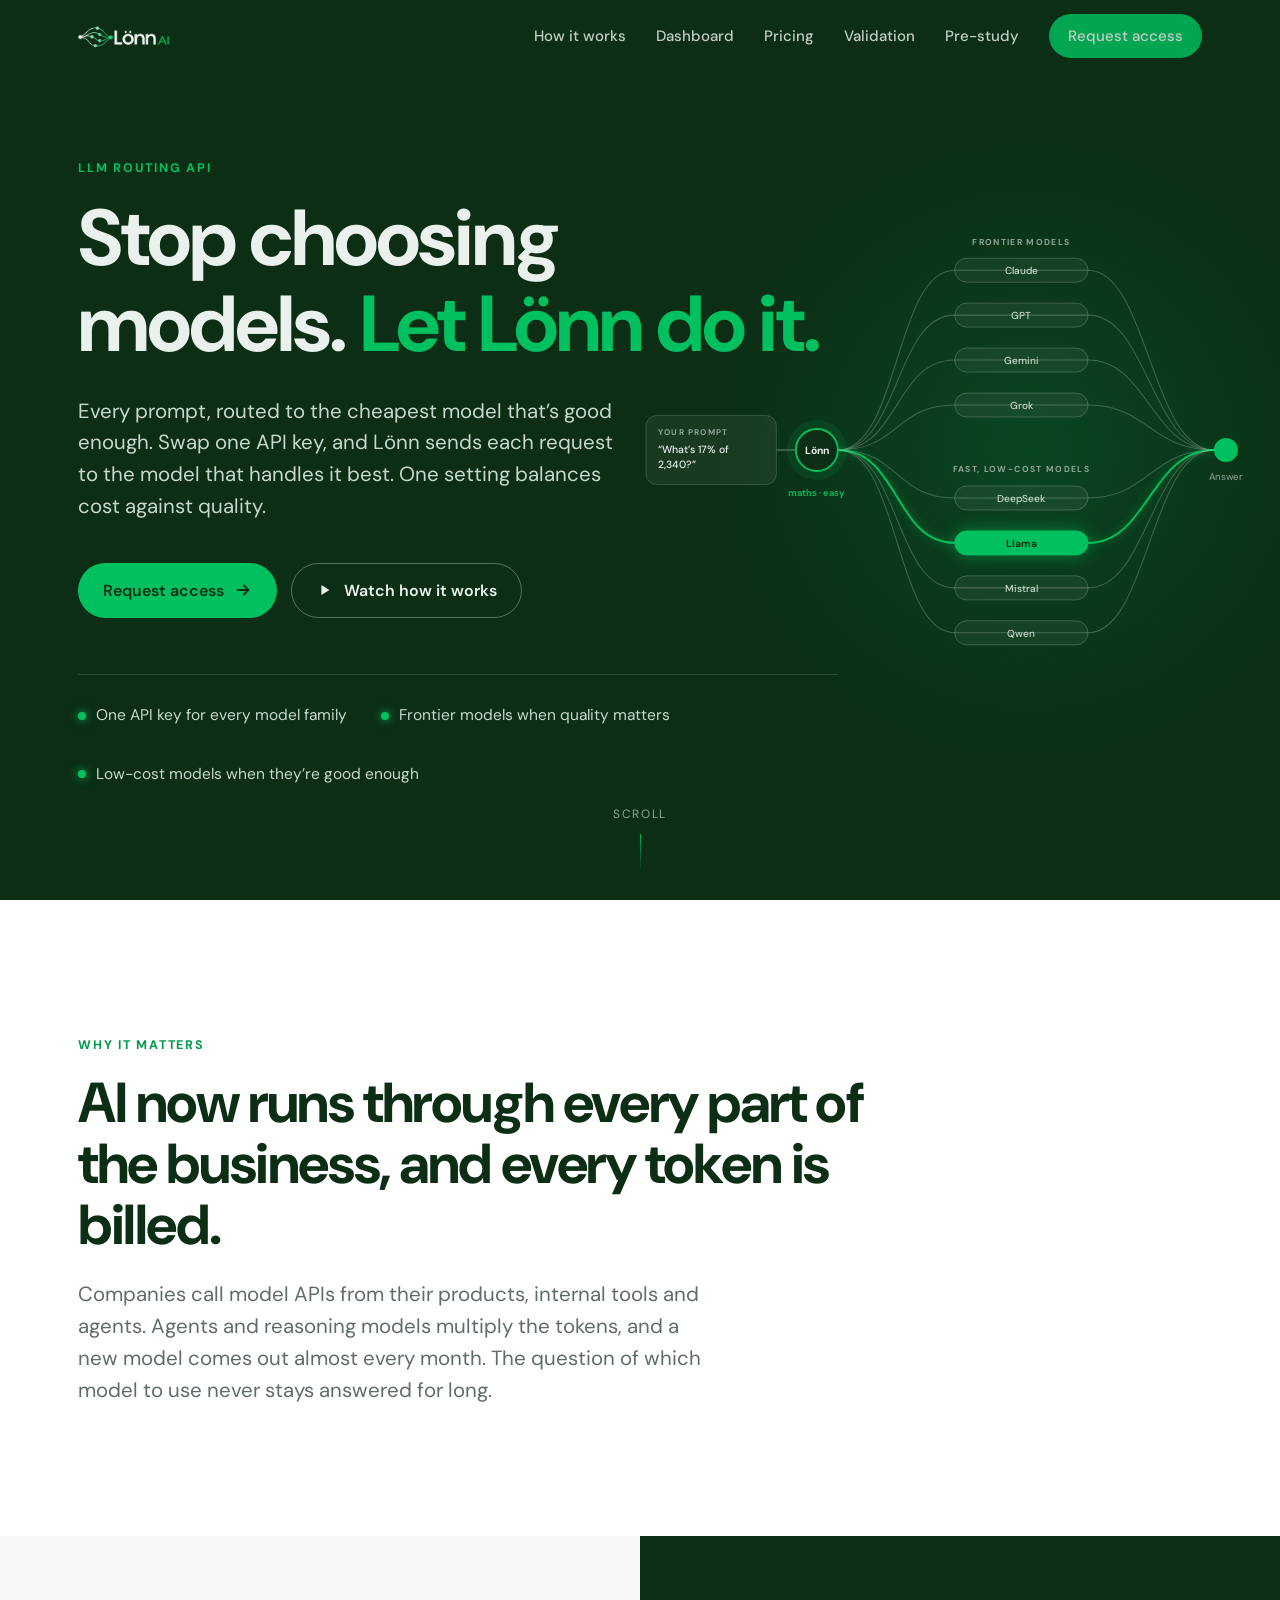
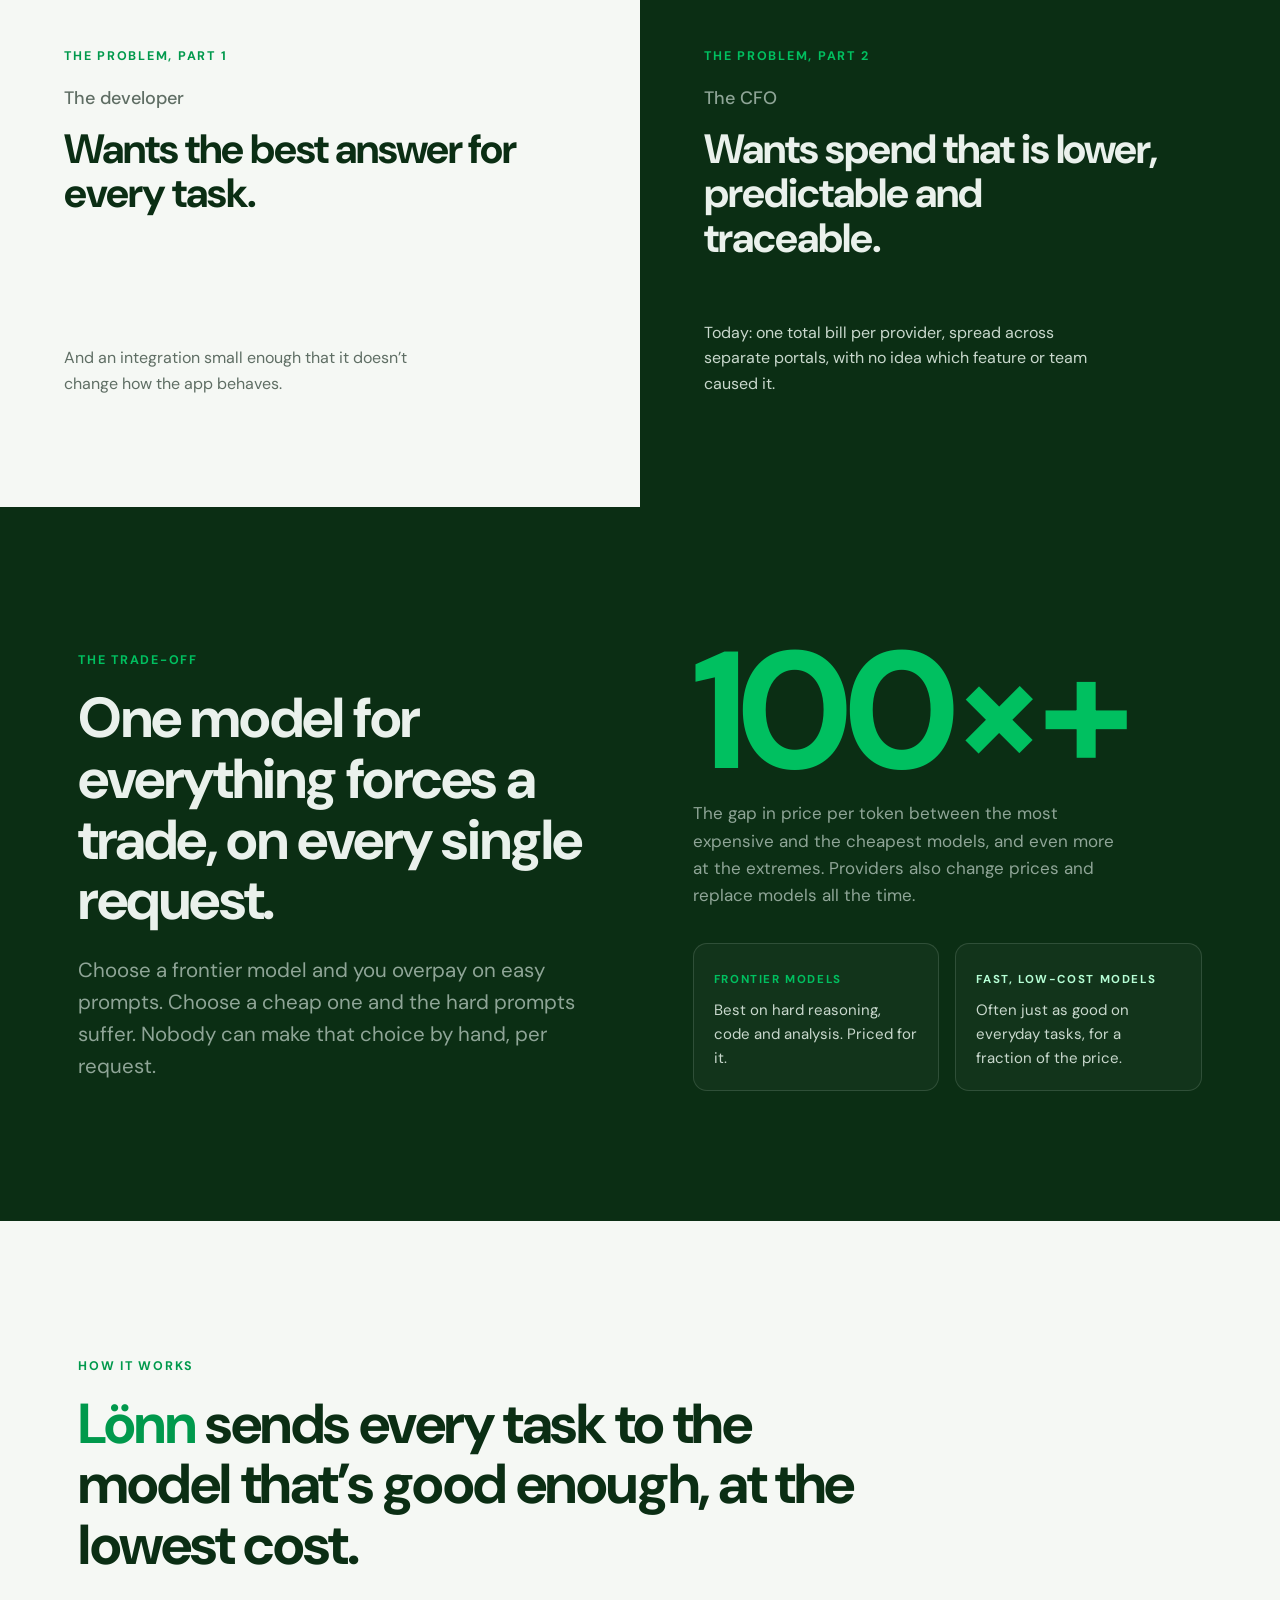
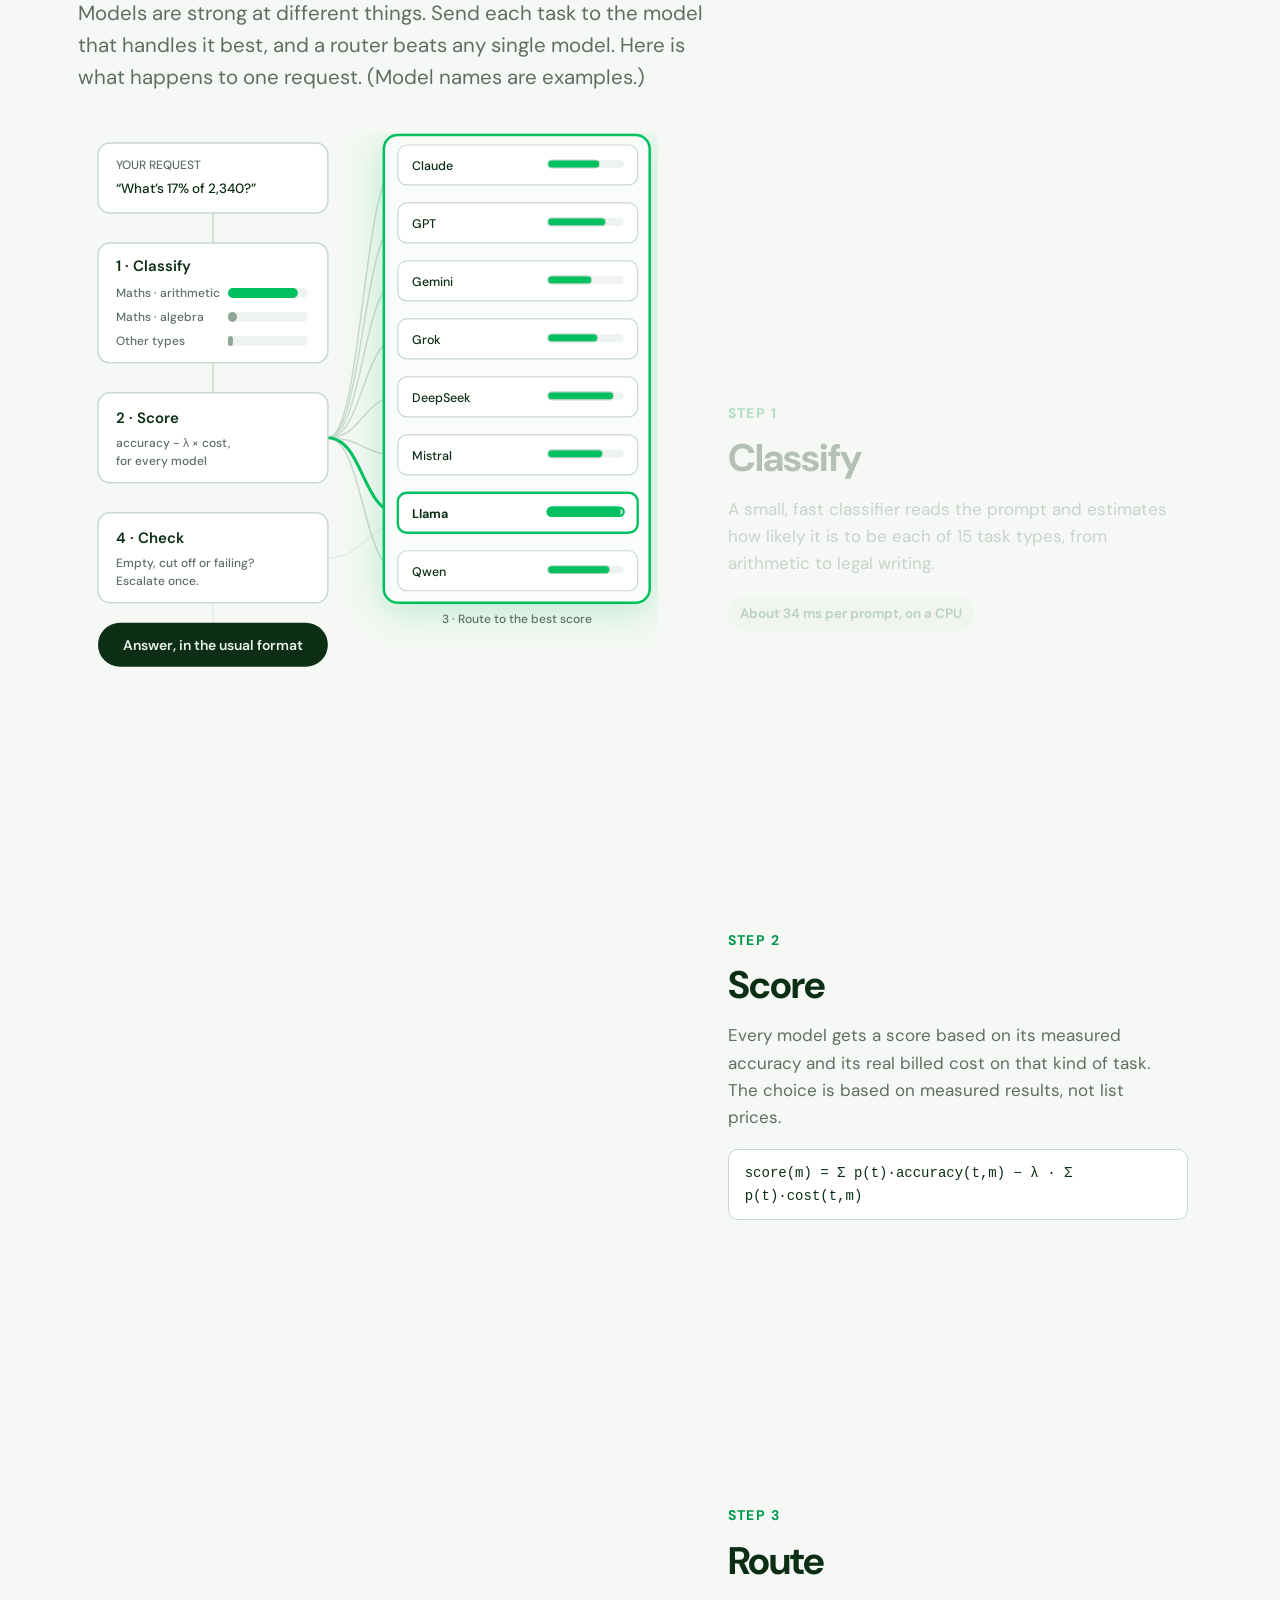
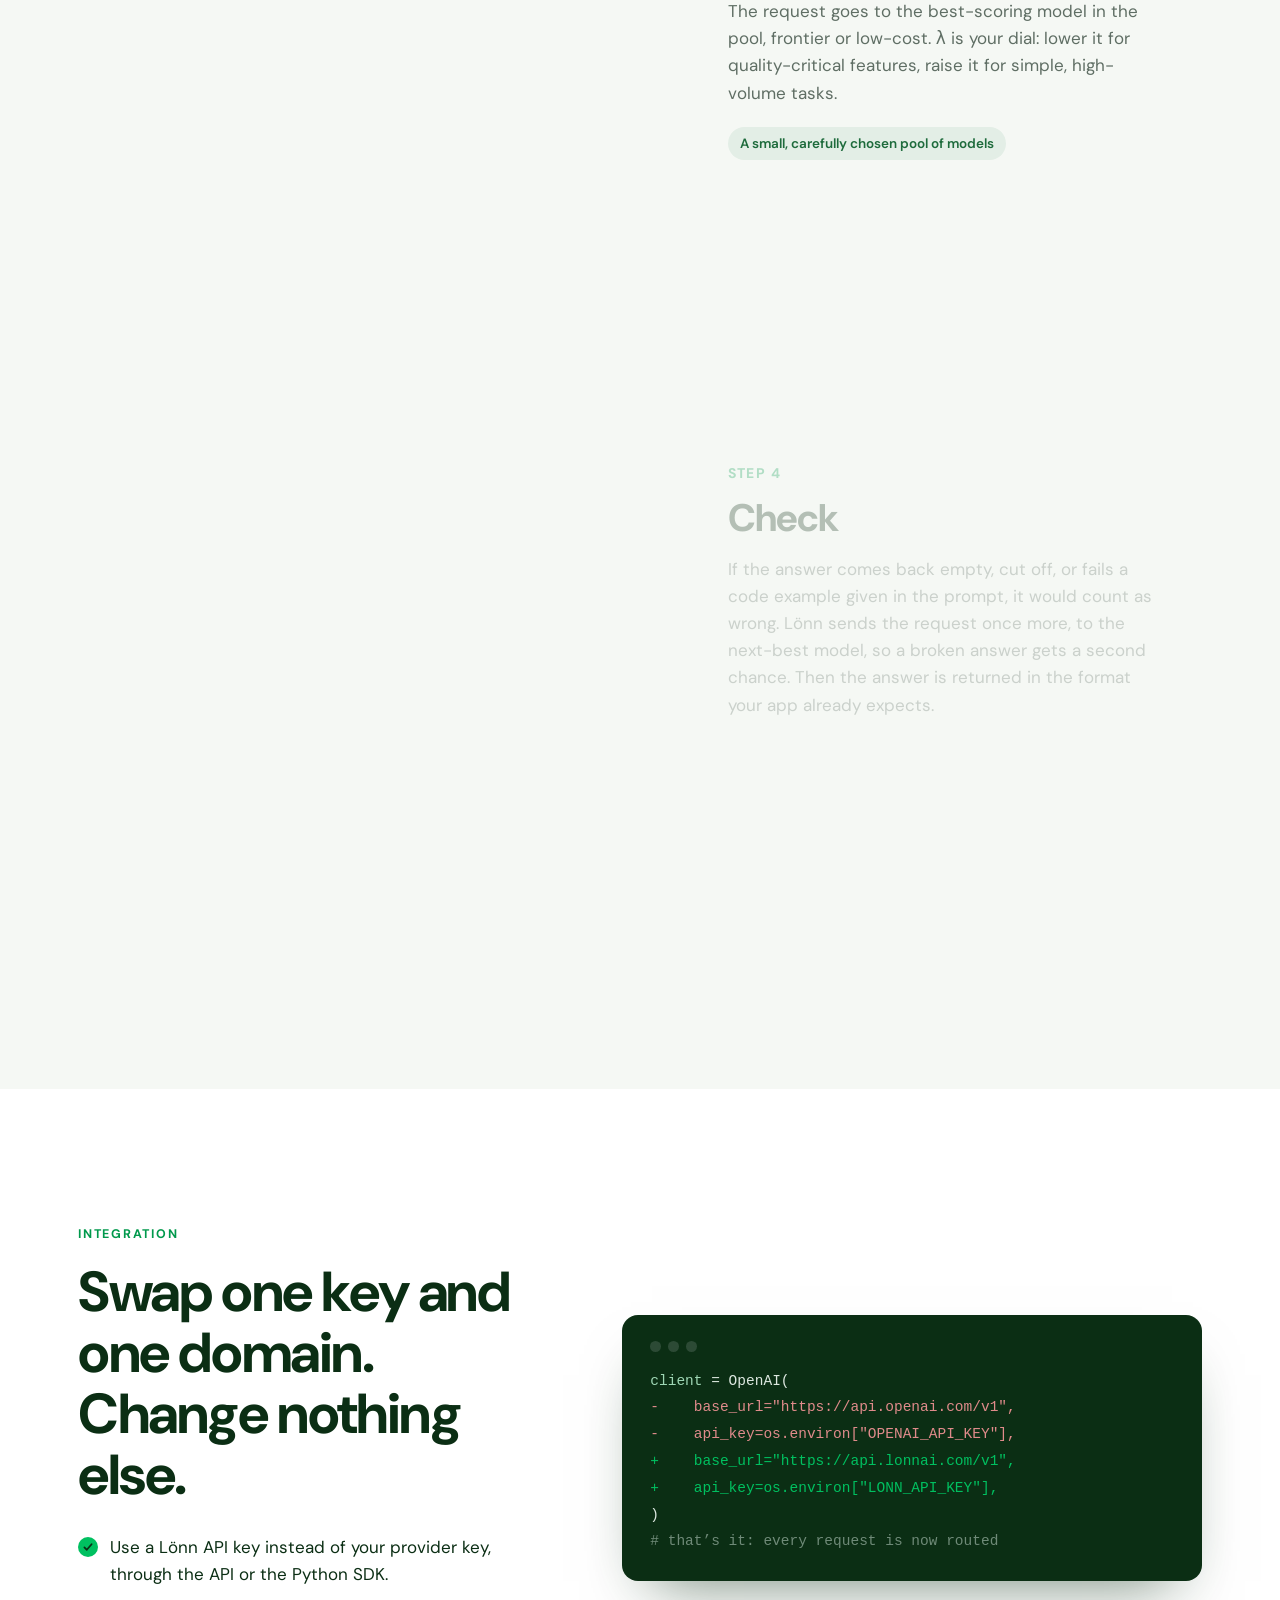
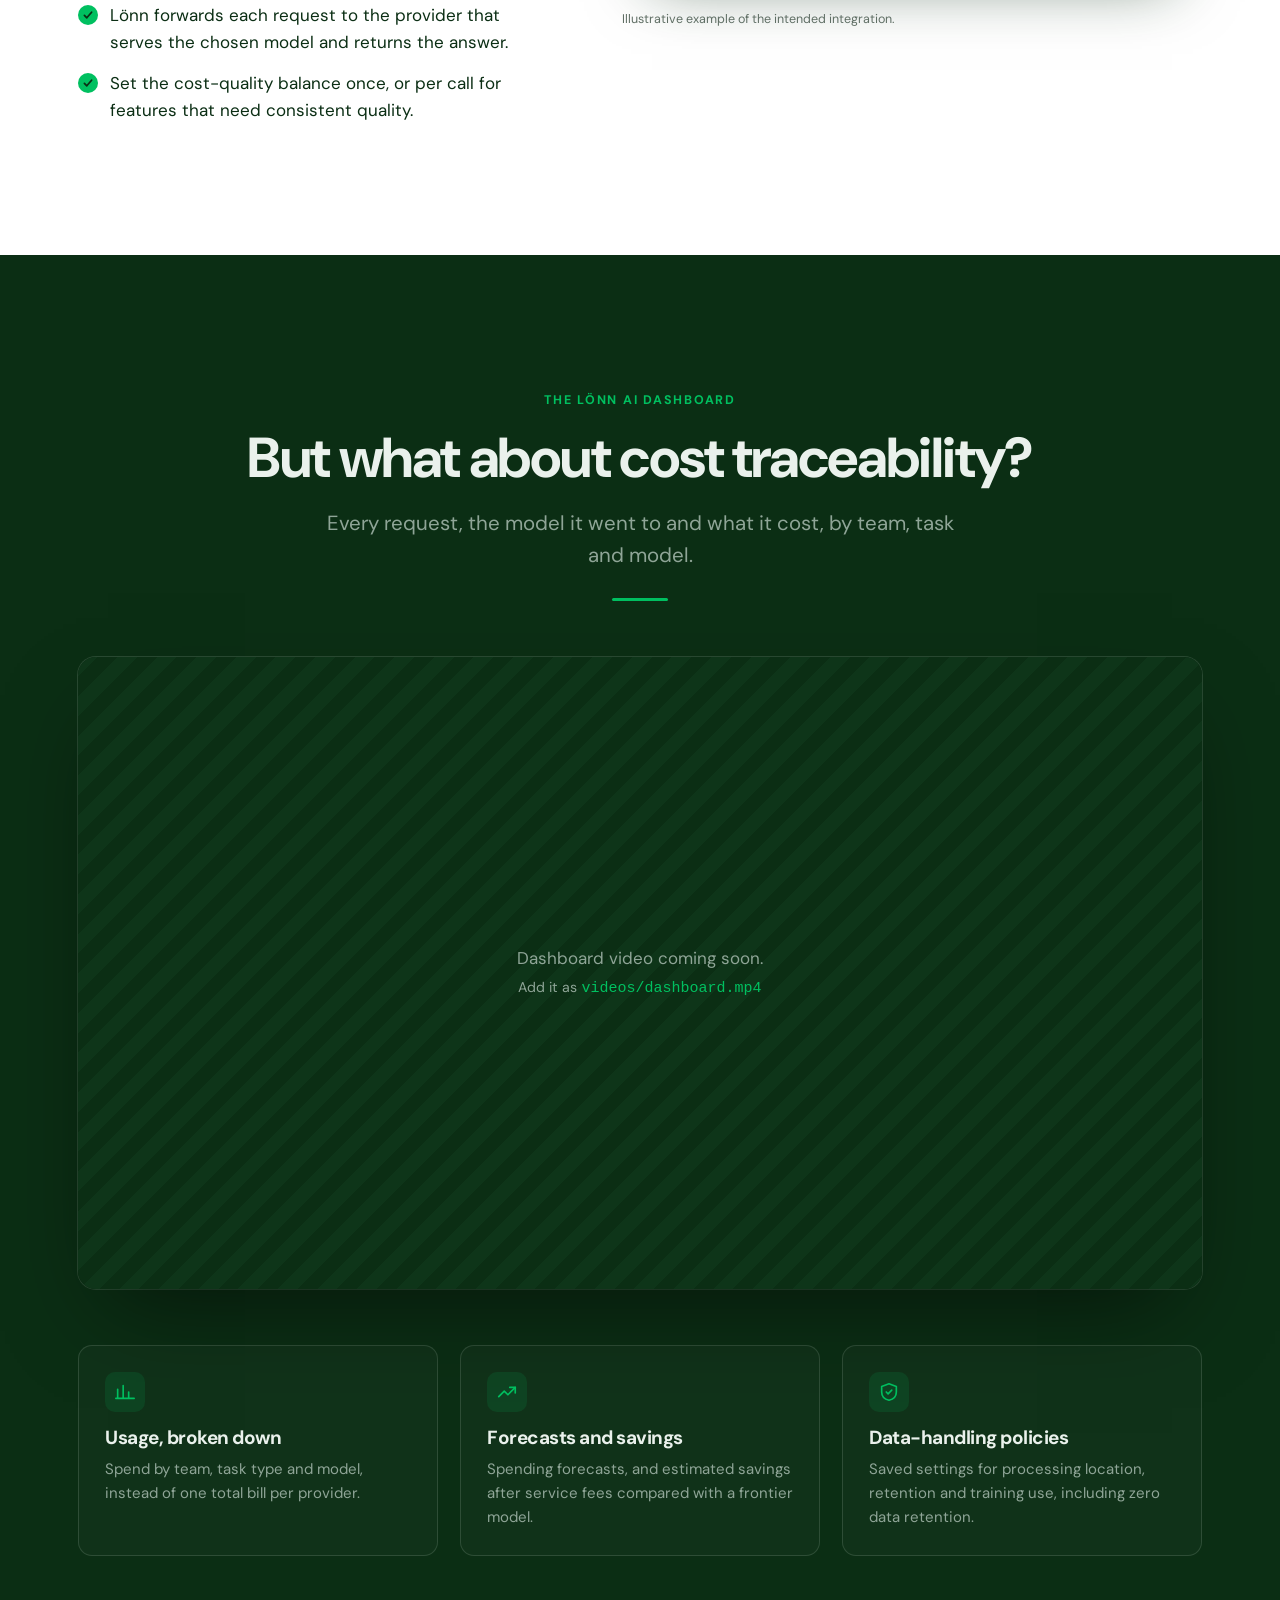
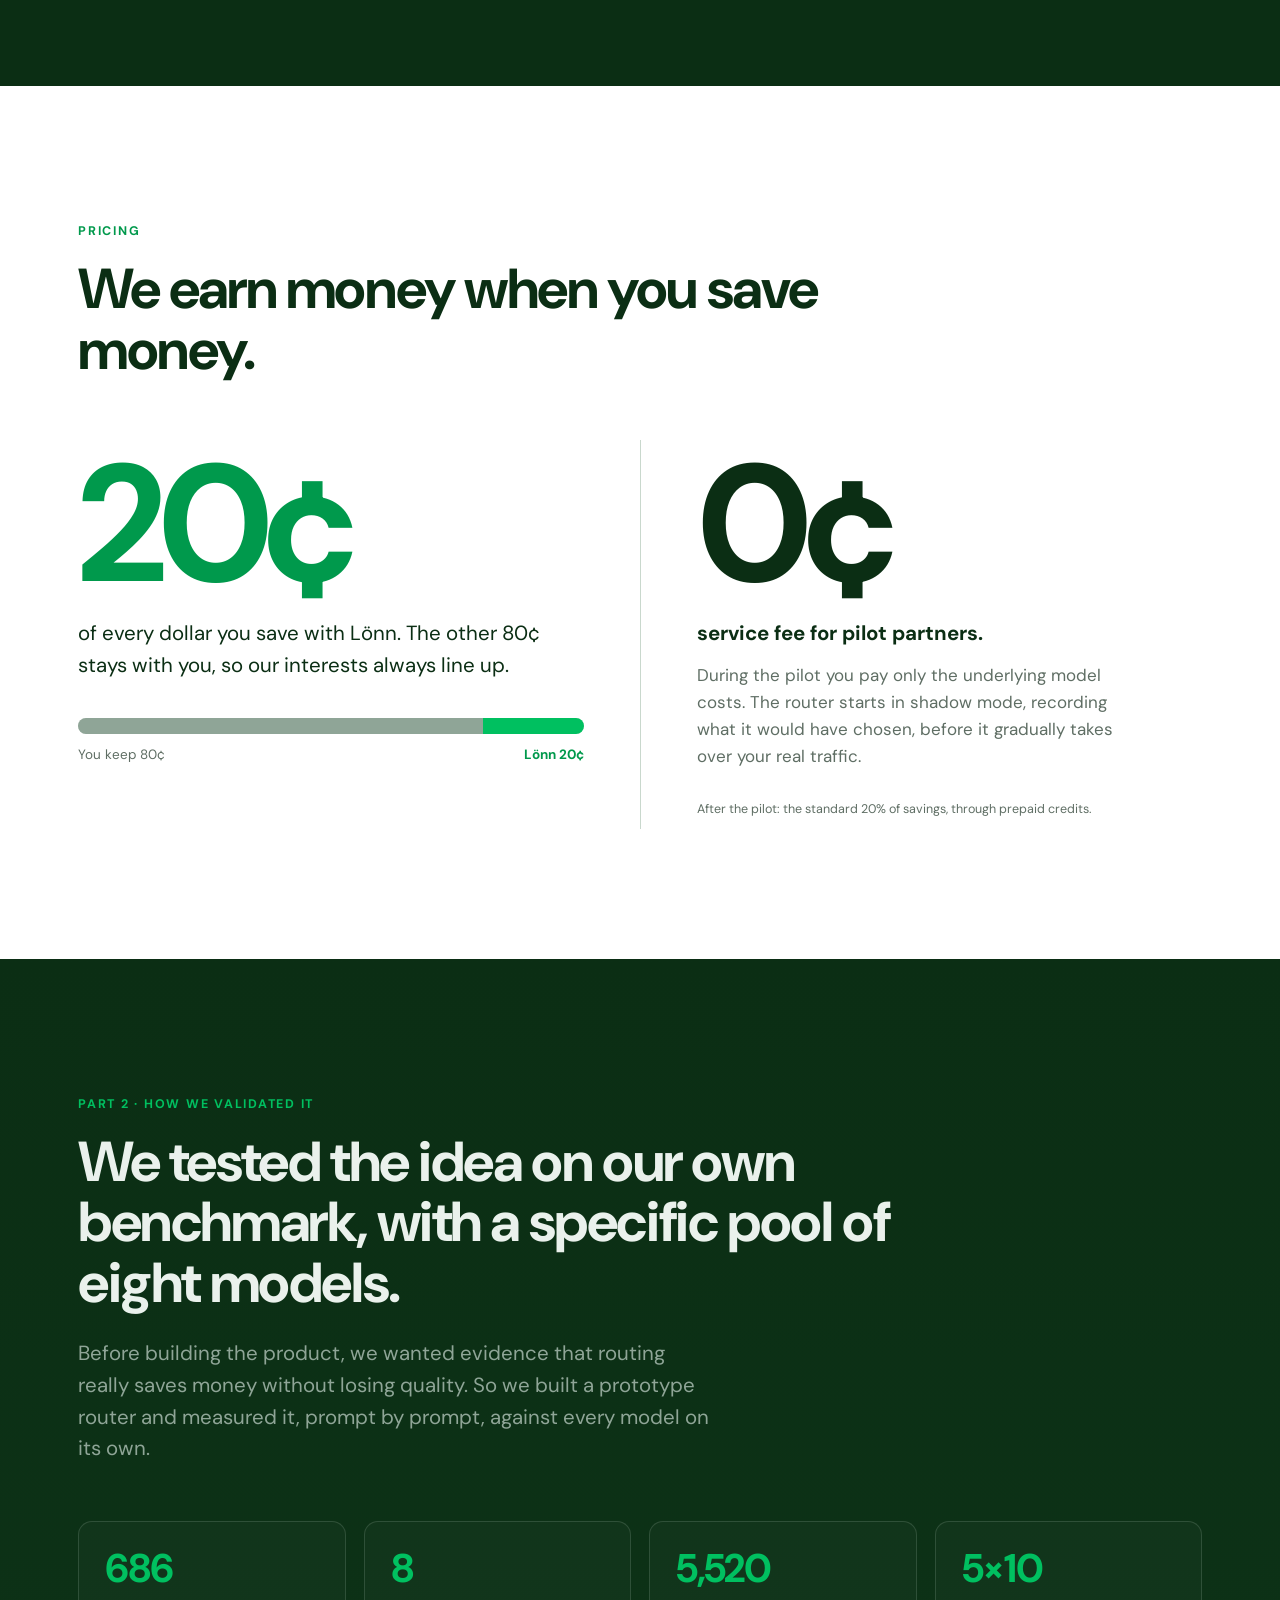
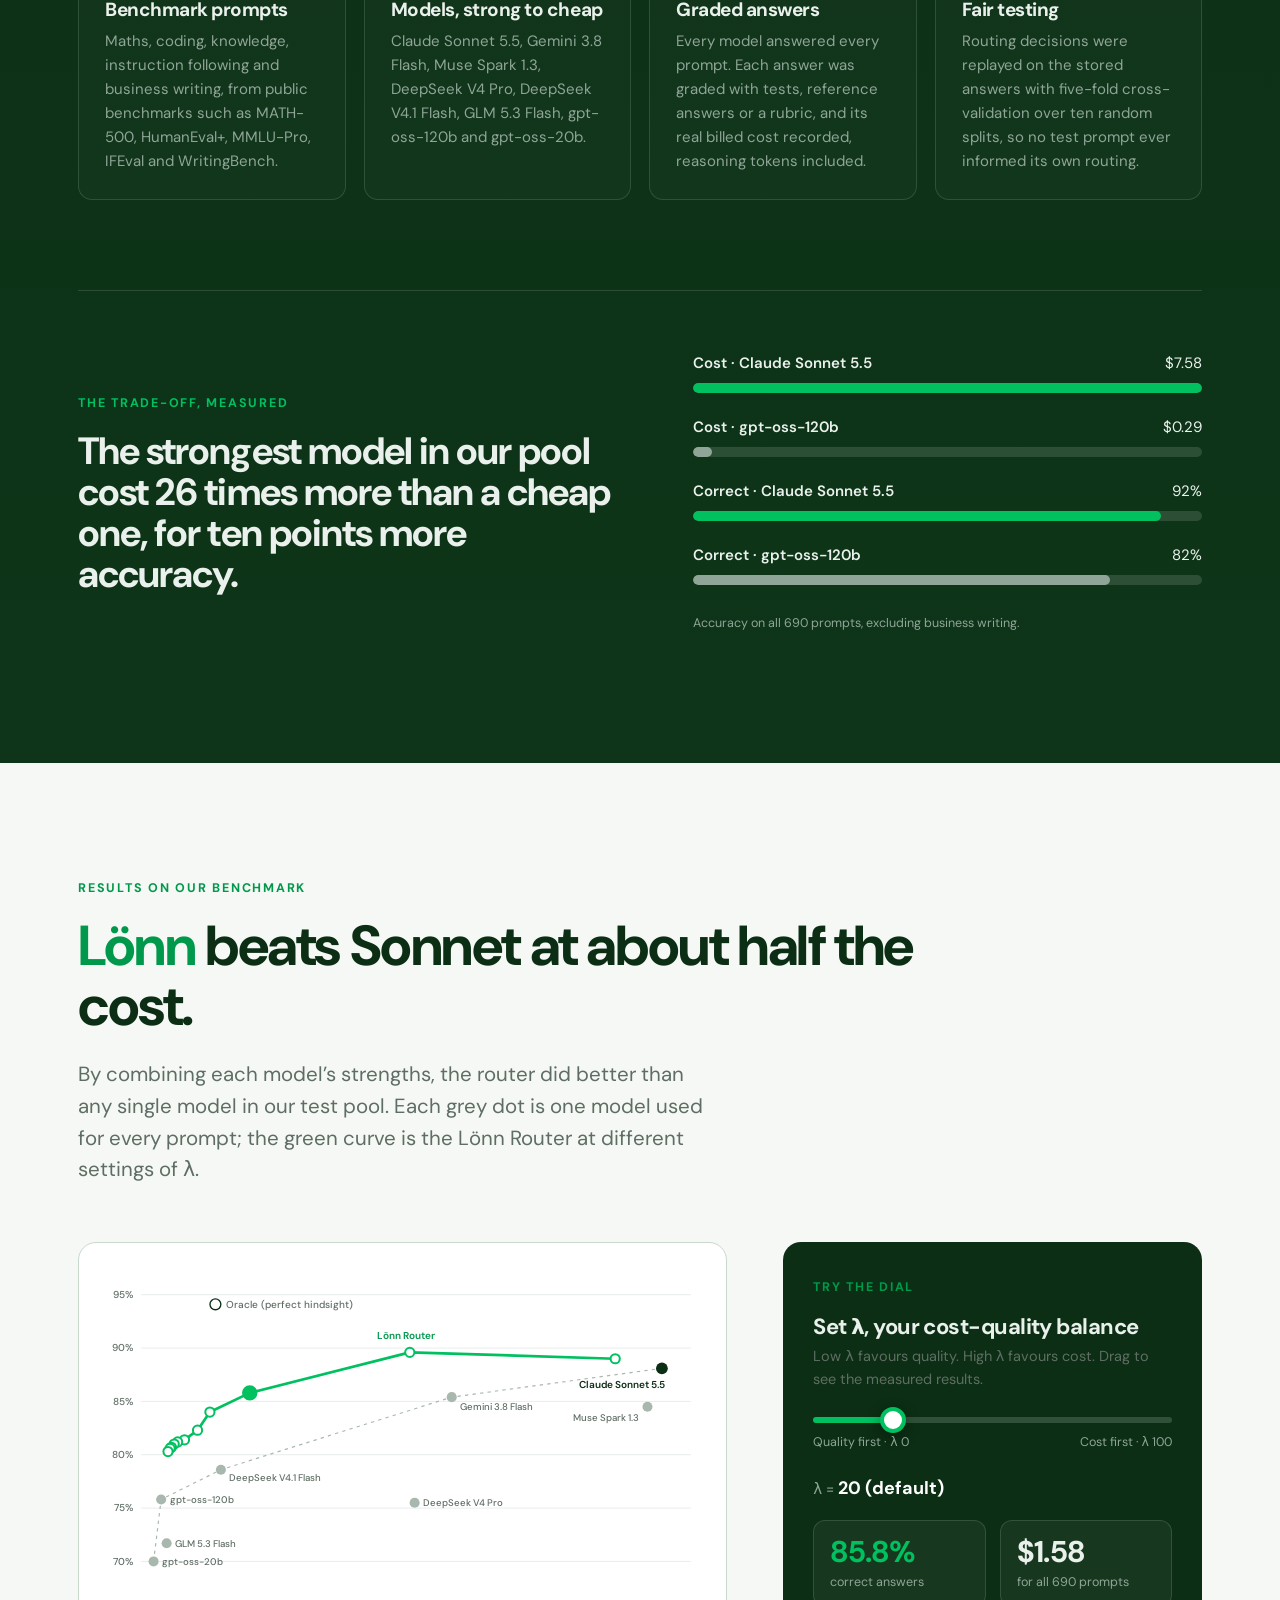
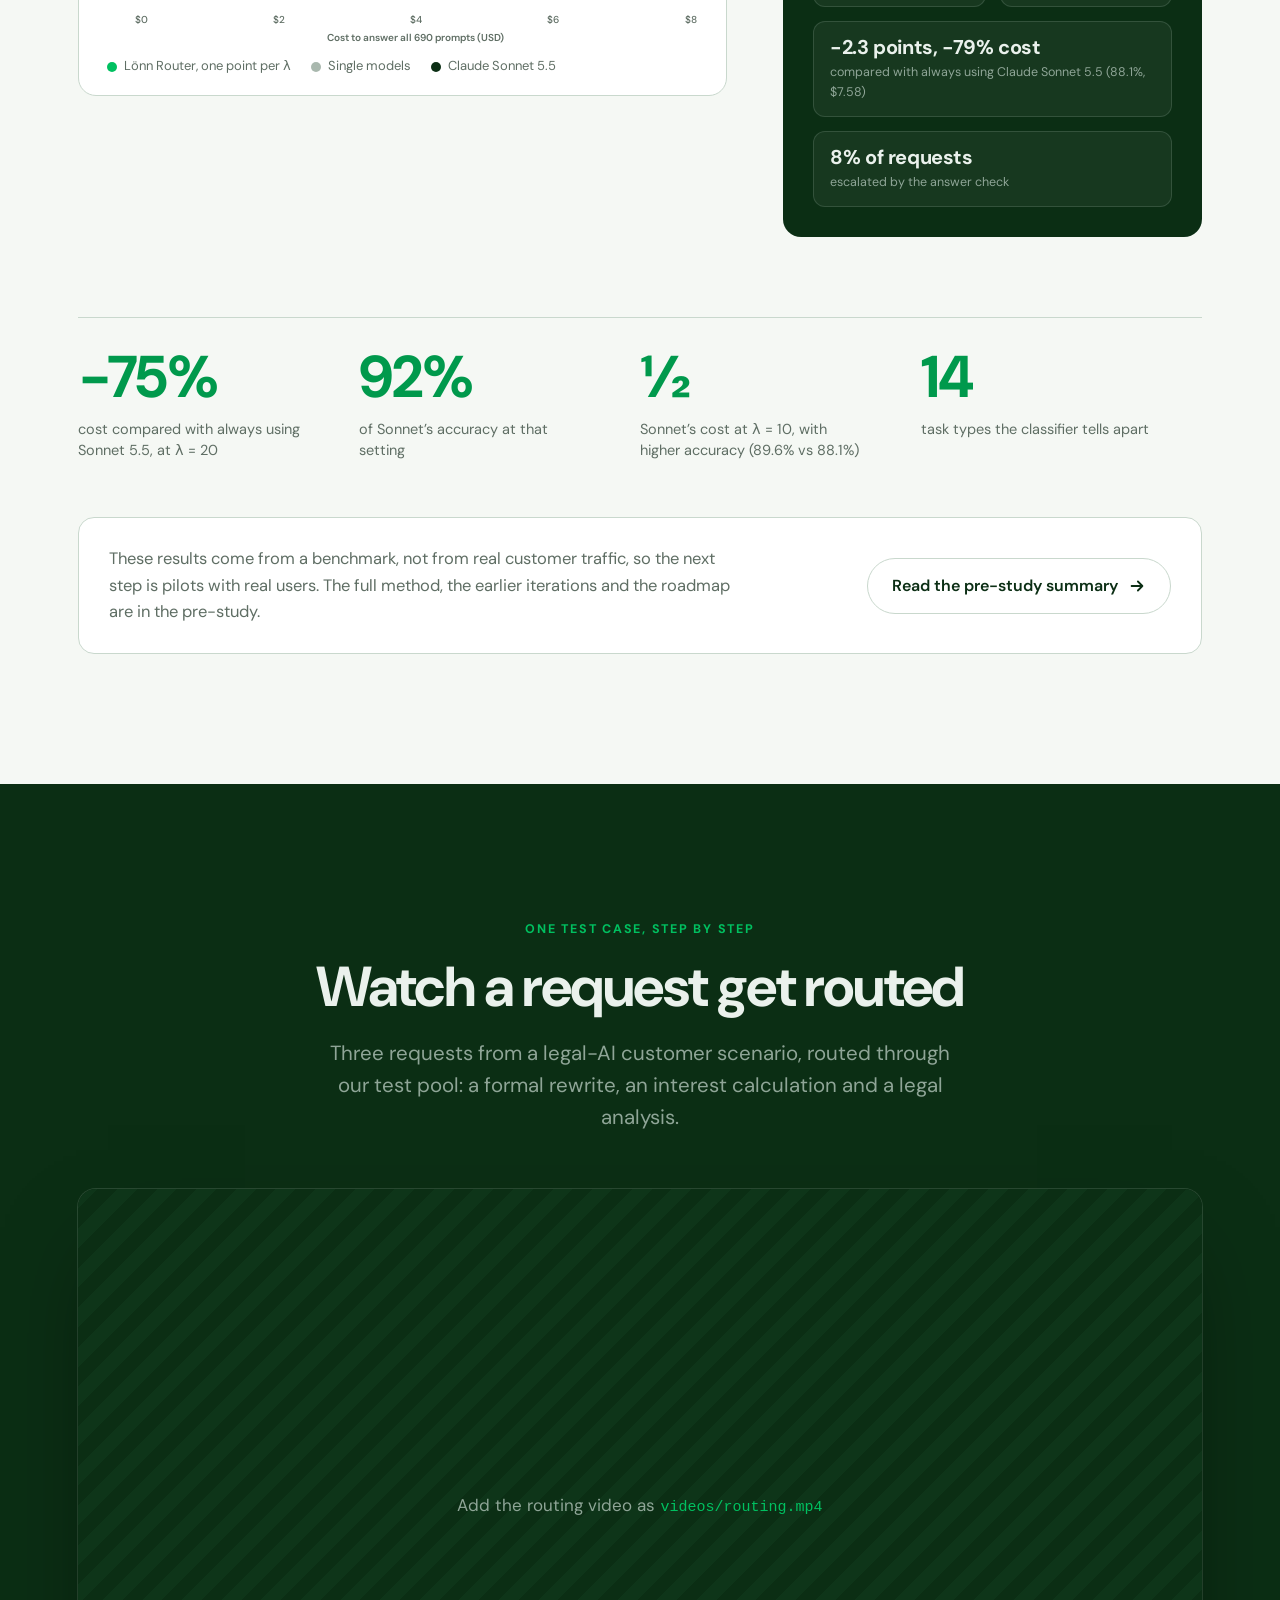
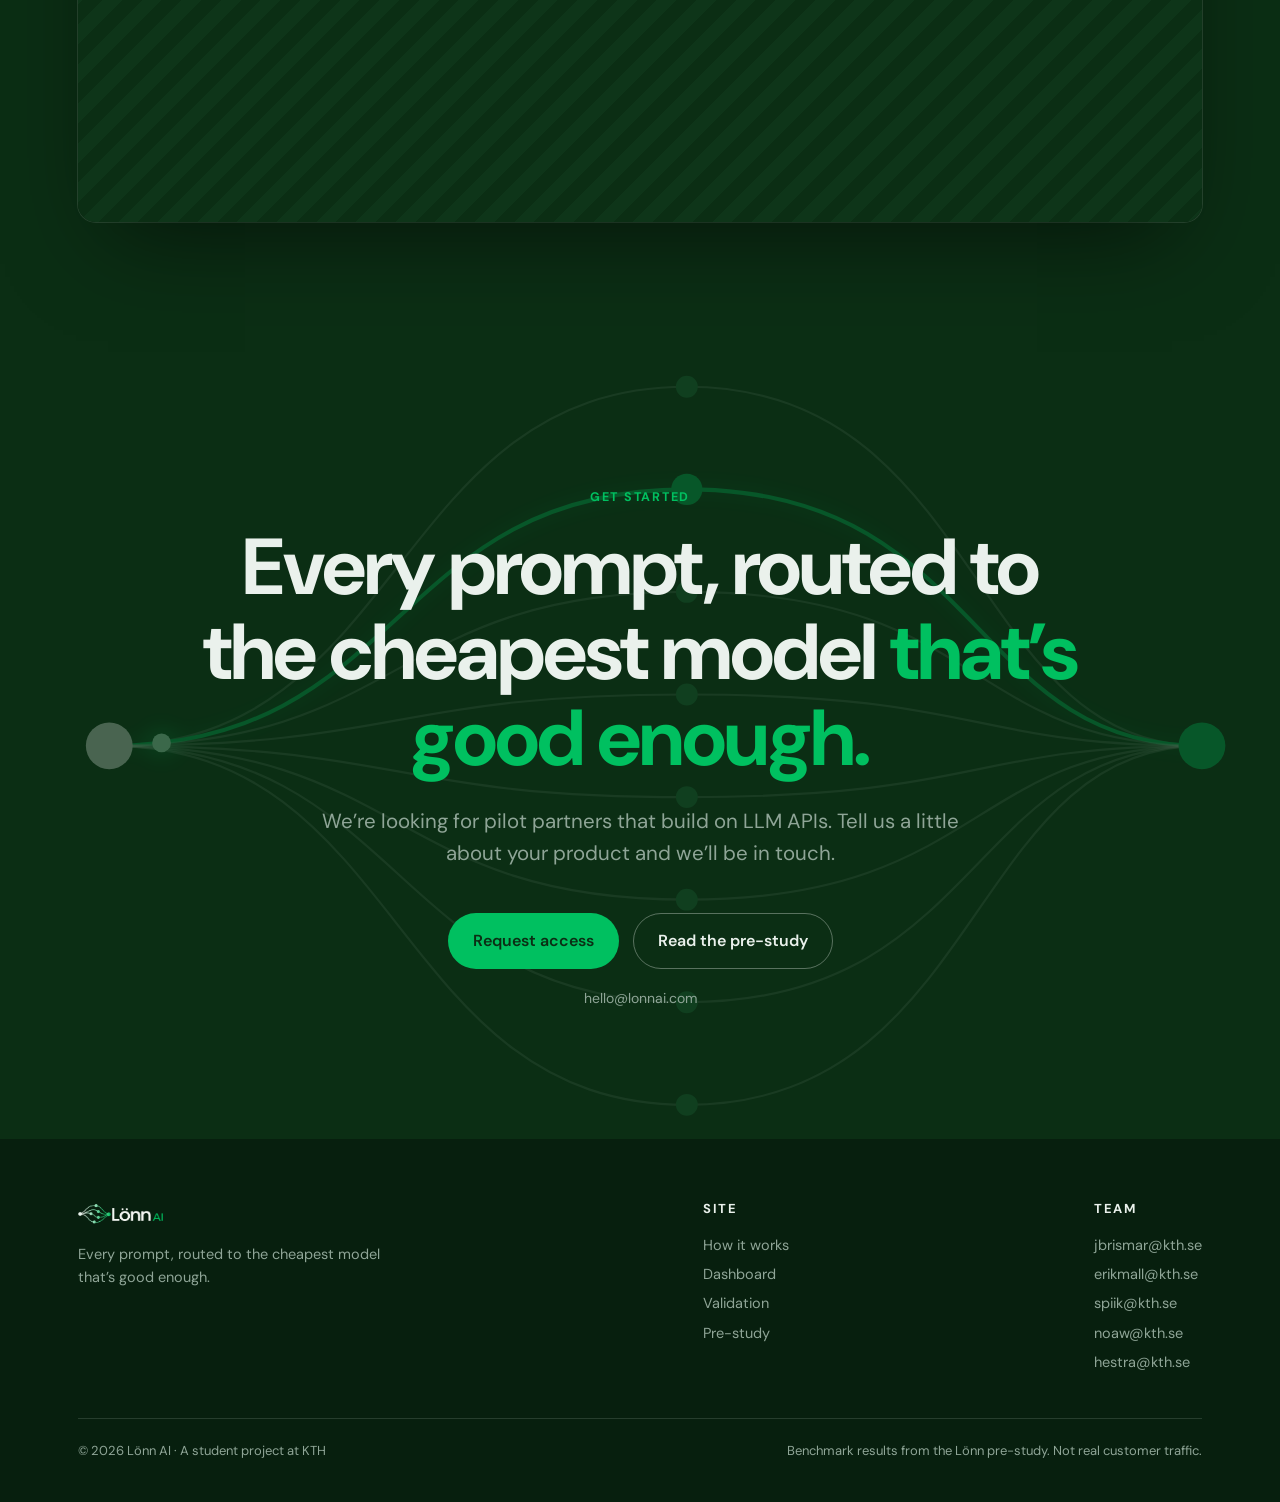
==== commit 09500a12: "Pre-study: go back to the summary version Co-Authored-By: Claude Fable 5.2 <noreply@anthropic.com> C" ====
--- a/index.html
+++ b/index.html
@@ -13,7 +13,7 @@
 <link rel="preconnect" href="https://fonts.googleapis.com">
 <link rel="preconnect" href="https://fonts.gstatic.com" crossorigin>
 <link href="https://fonts.googleapis.com/css2?family=DM+Sans:opsz,wght@9..40,400;9..40,500;9..40,600;9..40,700&display=swap" rel="stylesheet">
-<link rel="stylesheet" href="assets/css/style.css?v=202611102027">
+<link rel="stylesheet" href="assets/css/style.css?v=202611102032">
 </head>
 <body>
 <div class="progress" aria-hidden="true"></div>
@@ -424,6 +424,6 @@
   </div>
 </footer>
 
-<script src="assets/js/main.js?v=202611102027"></script>
+<script src="assets/js/main.js?v=202611102032"></script>
 </body>
 </html>
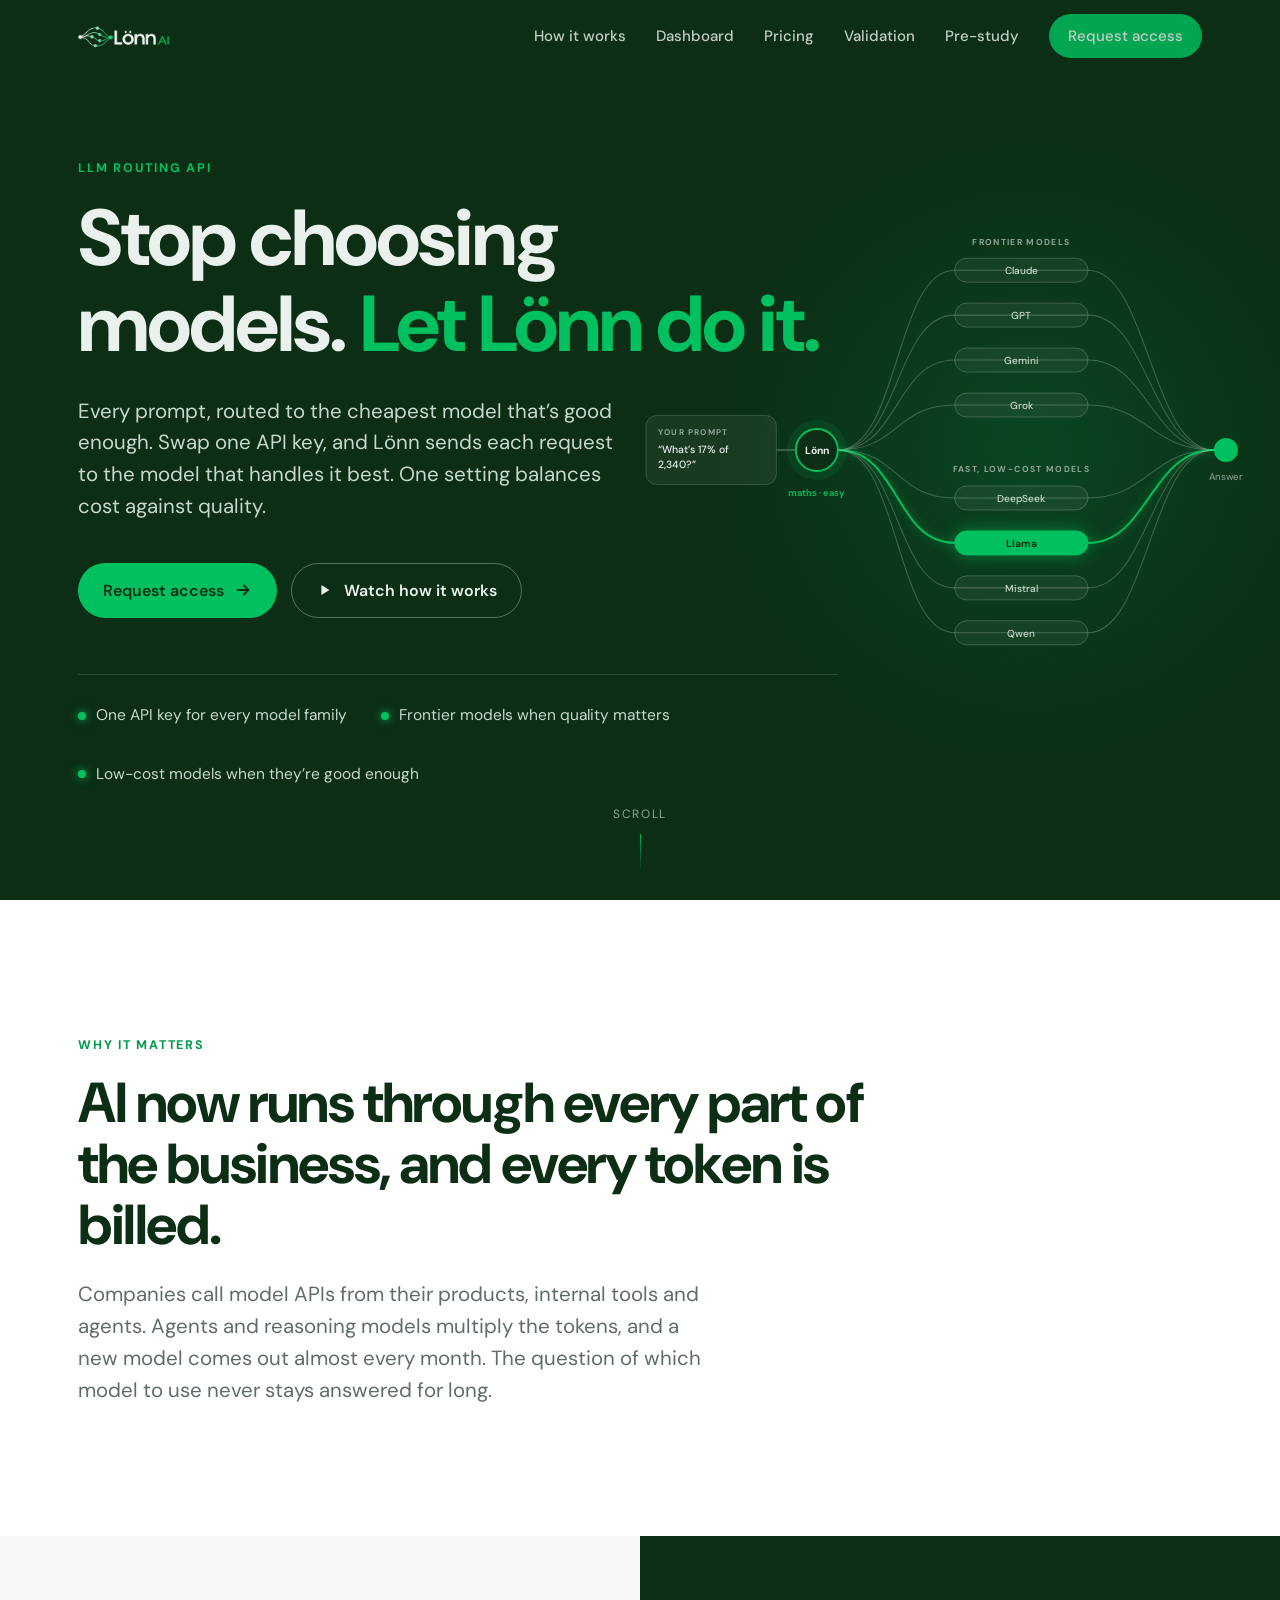
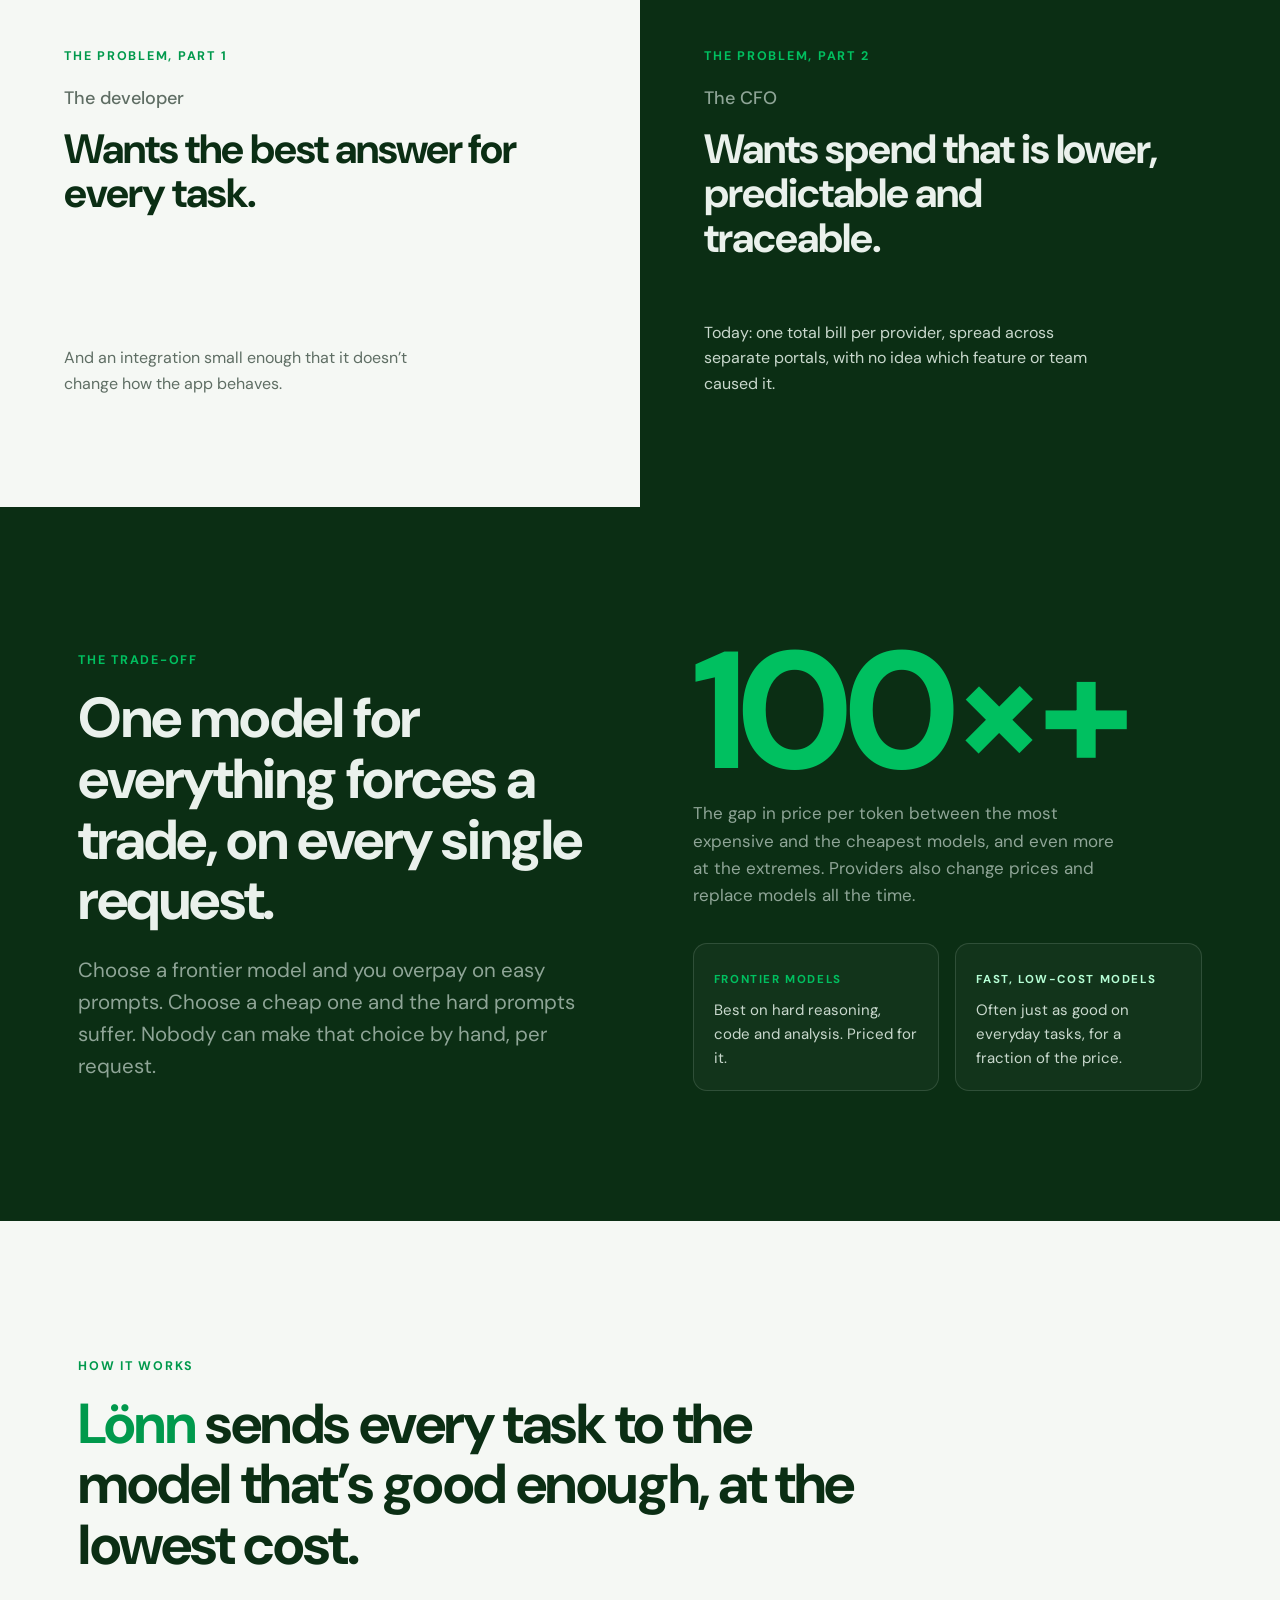
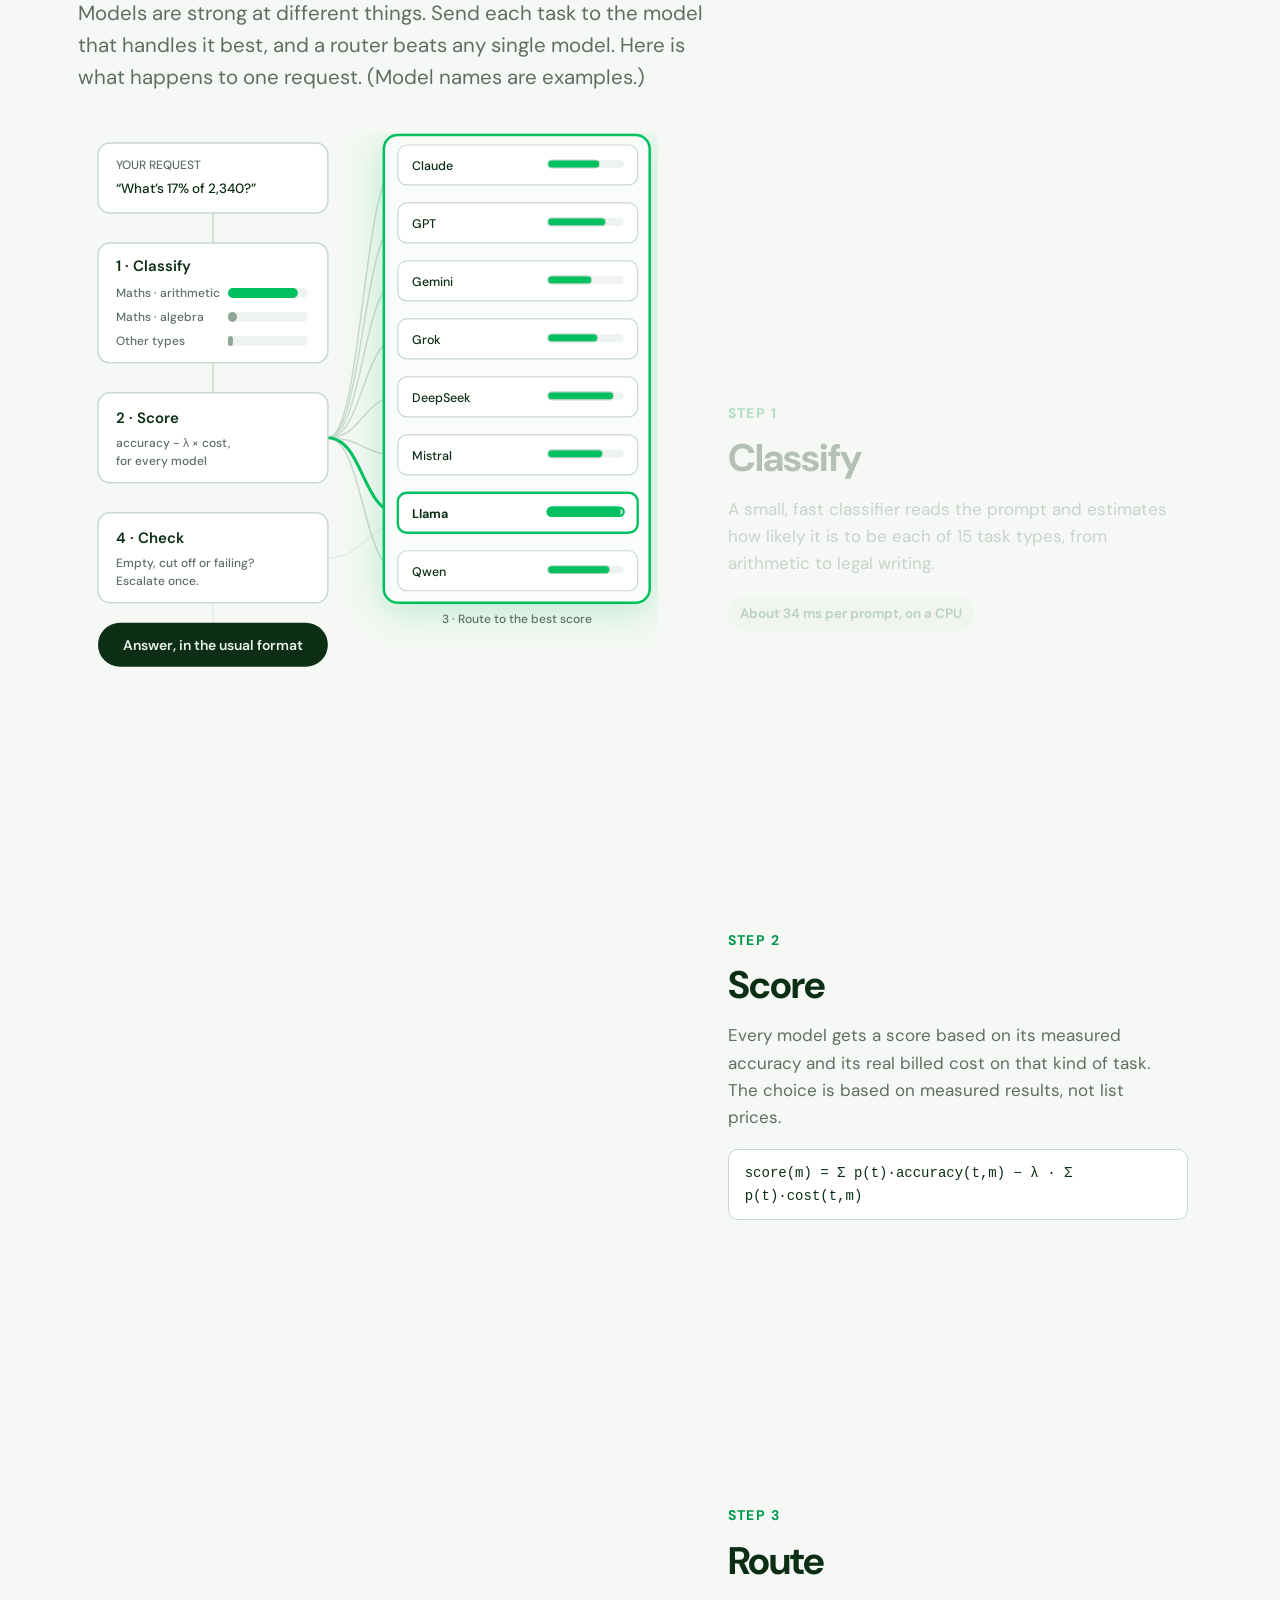
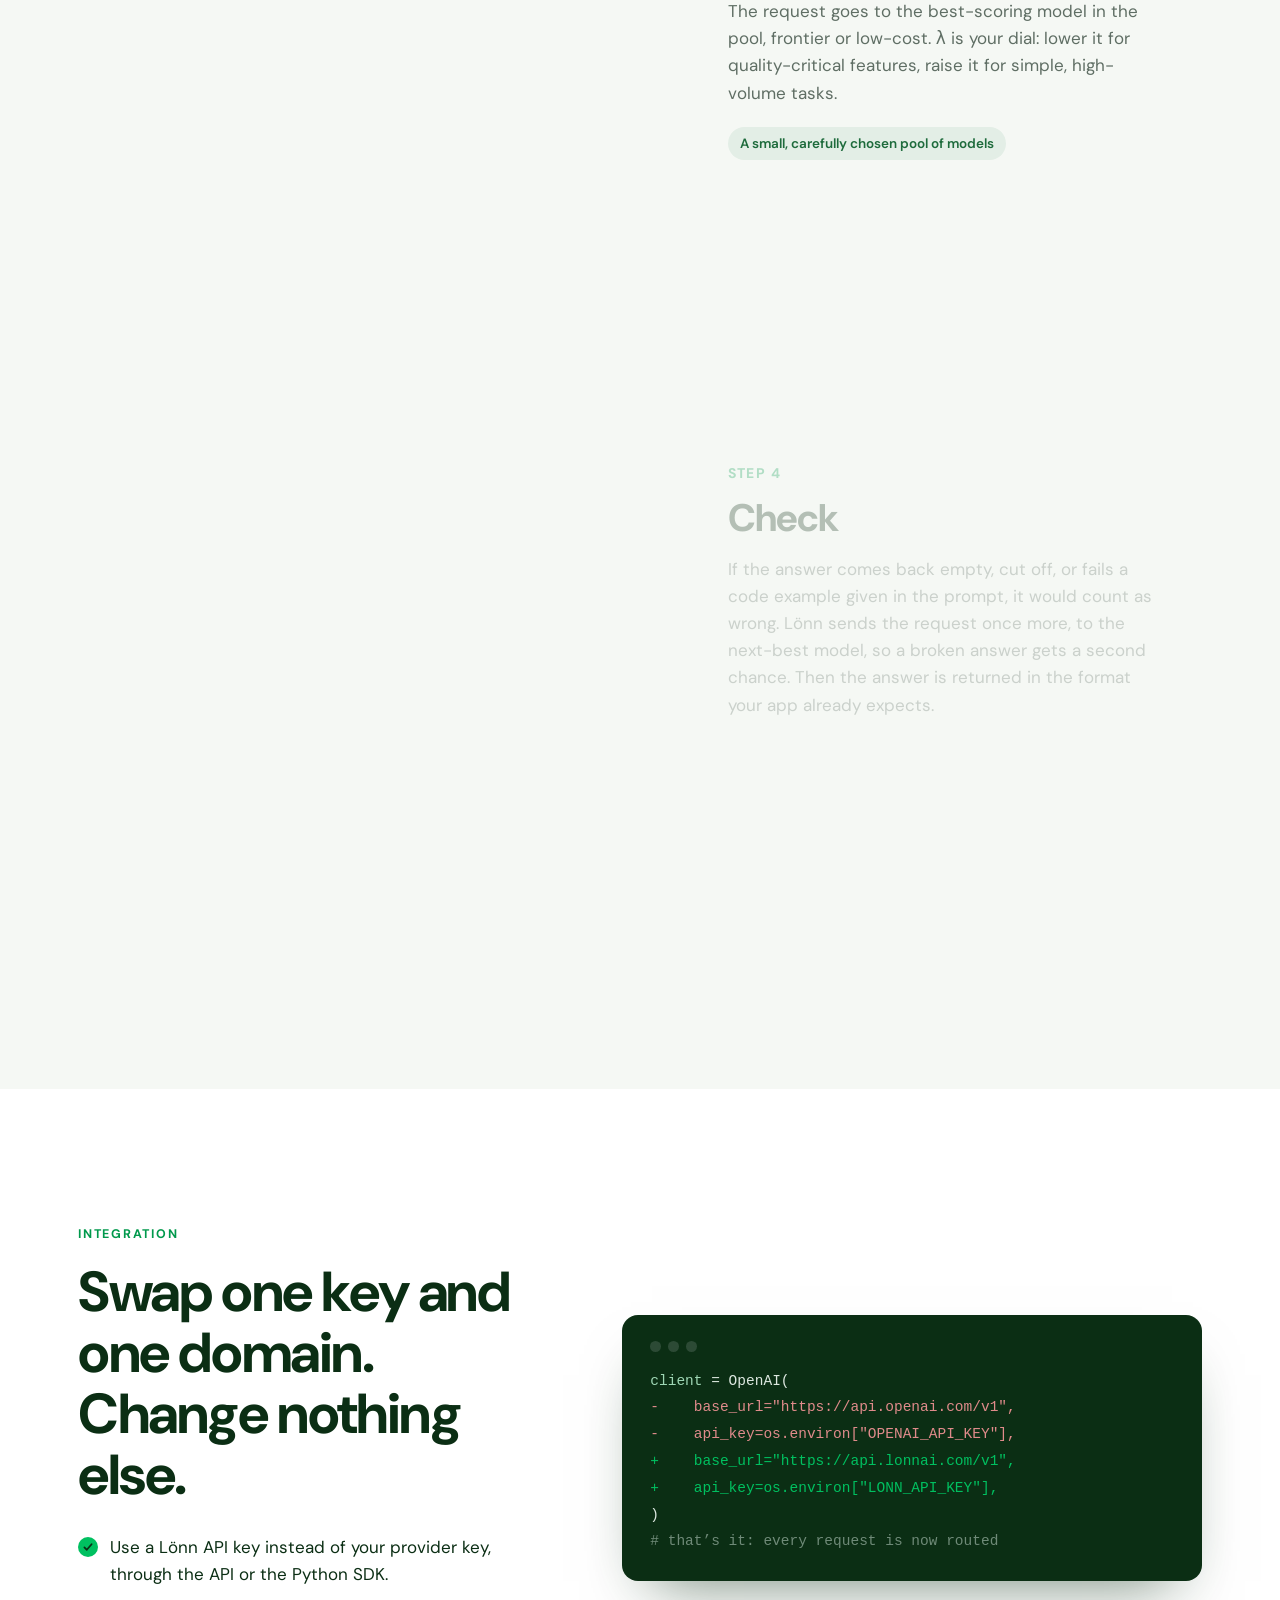
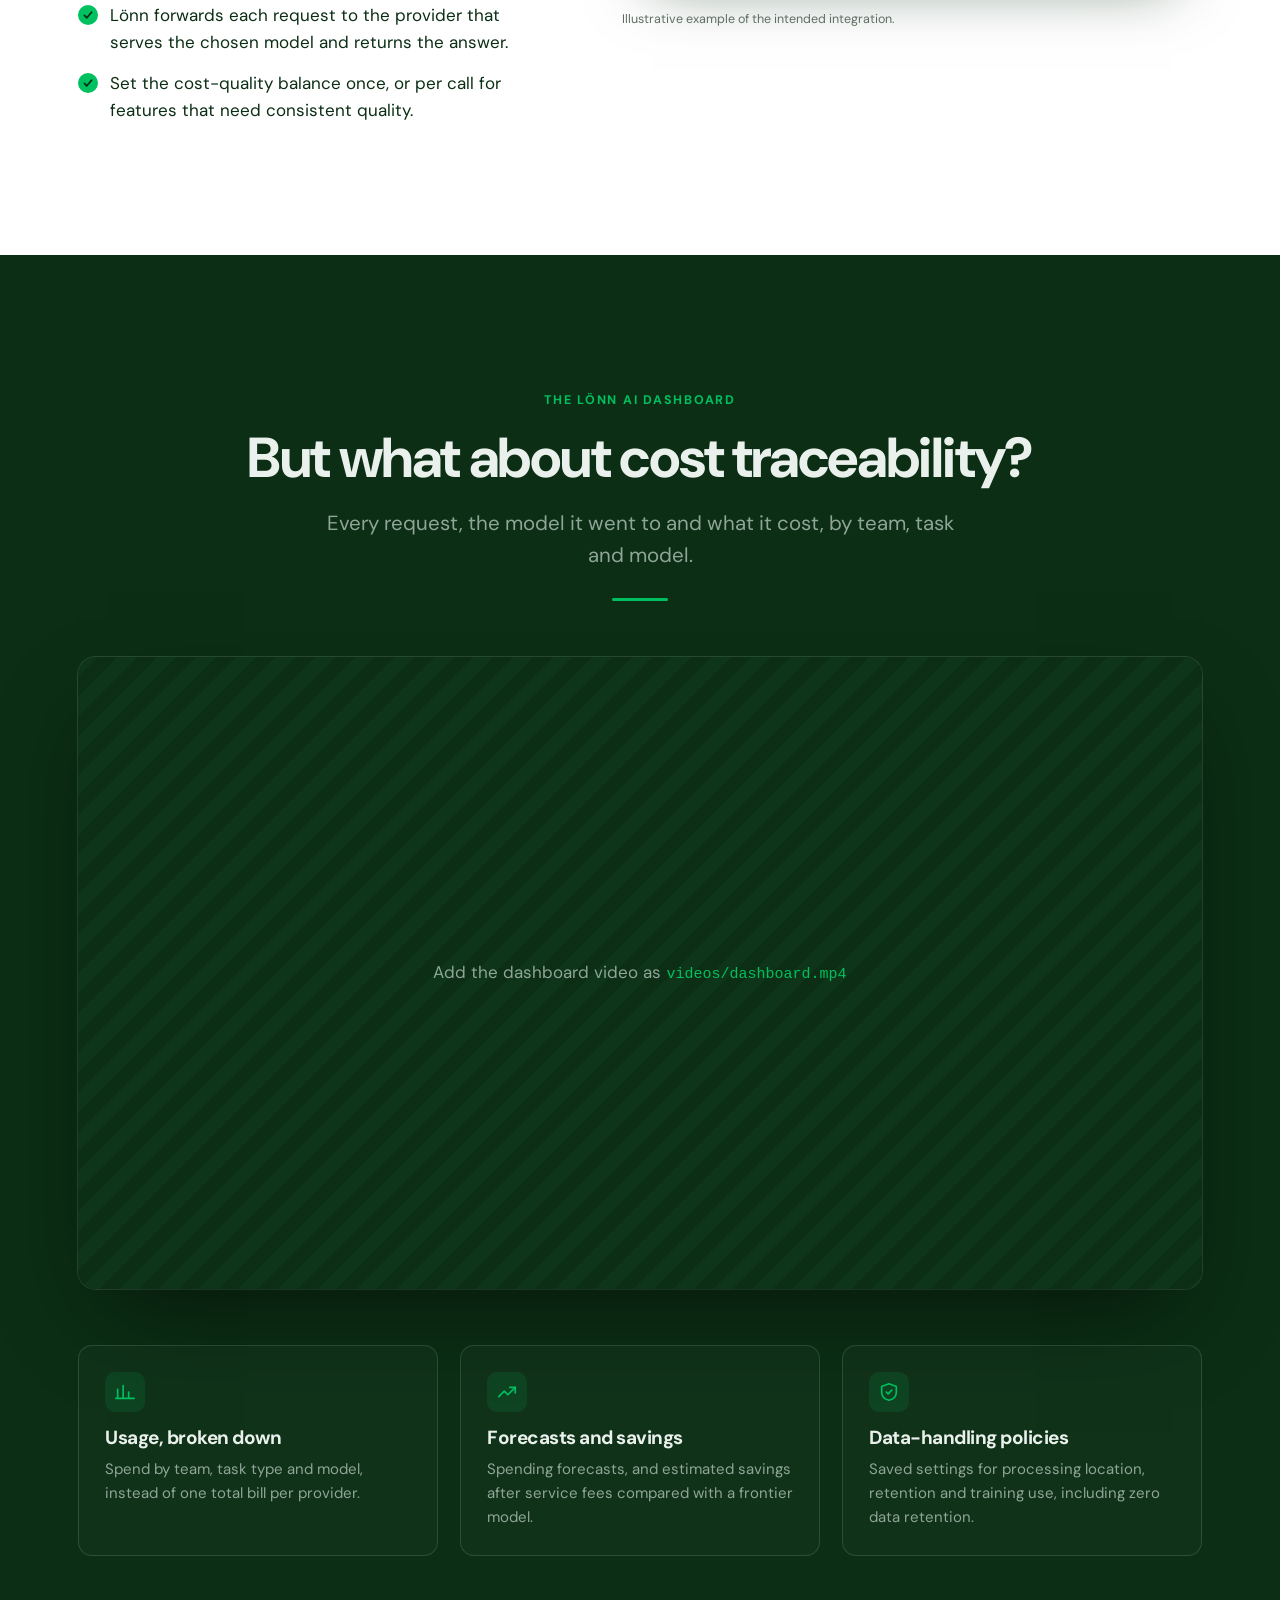
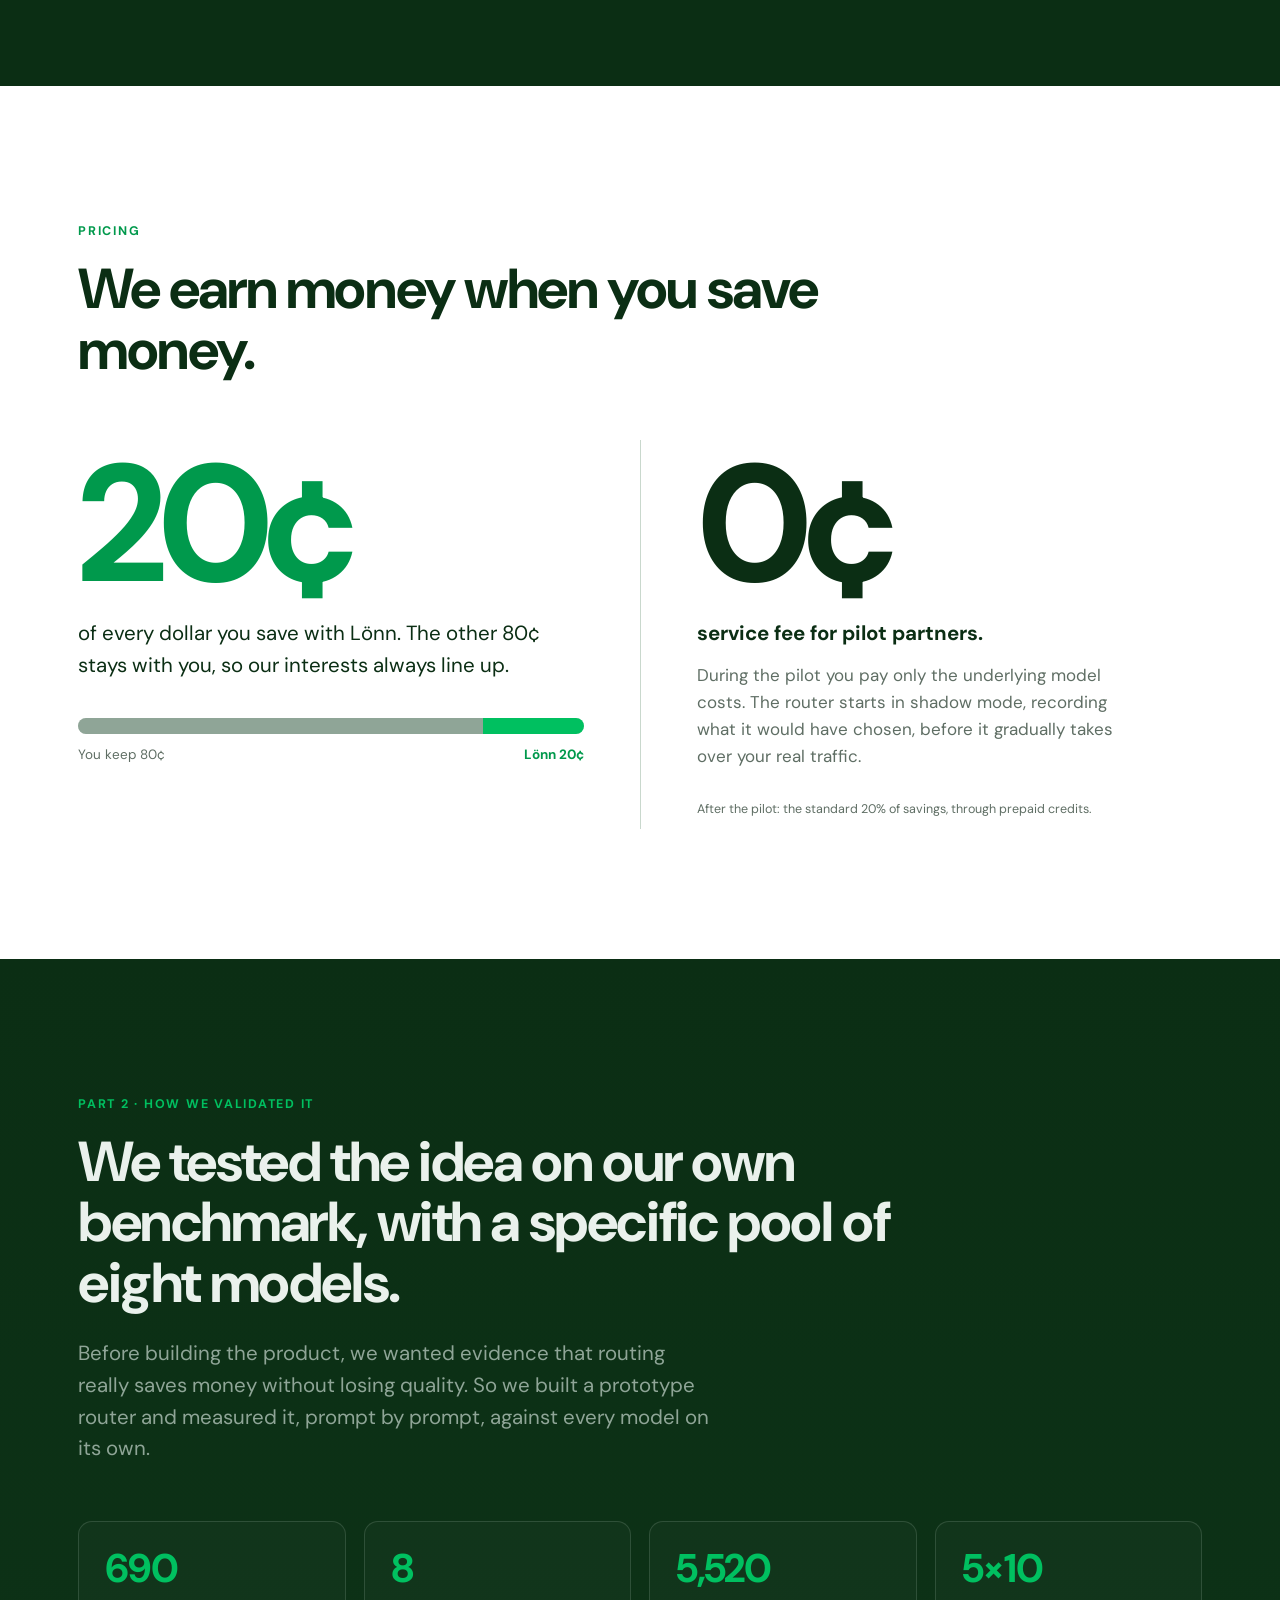
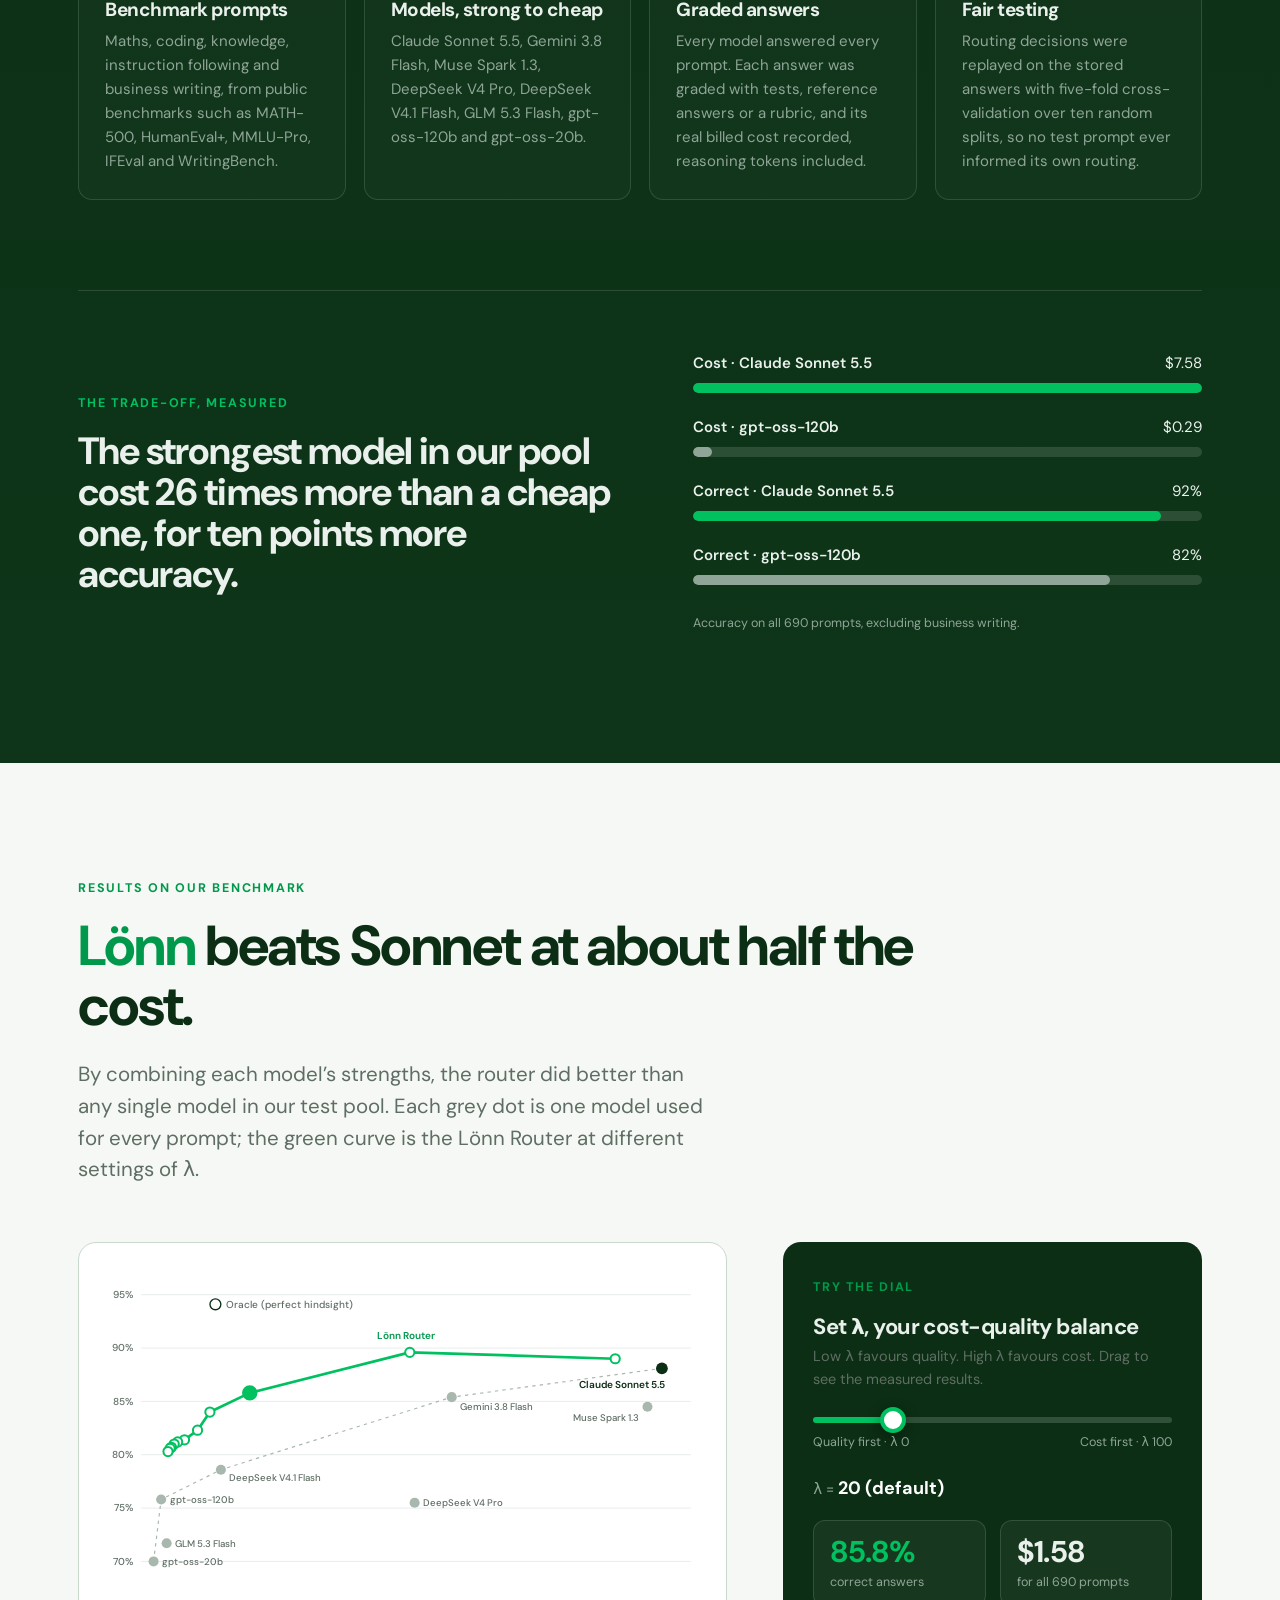
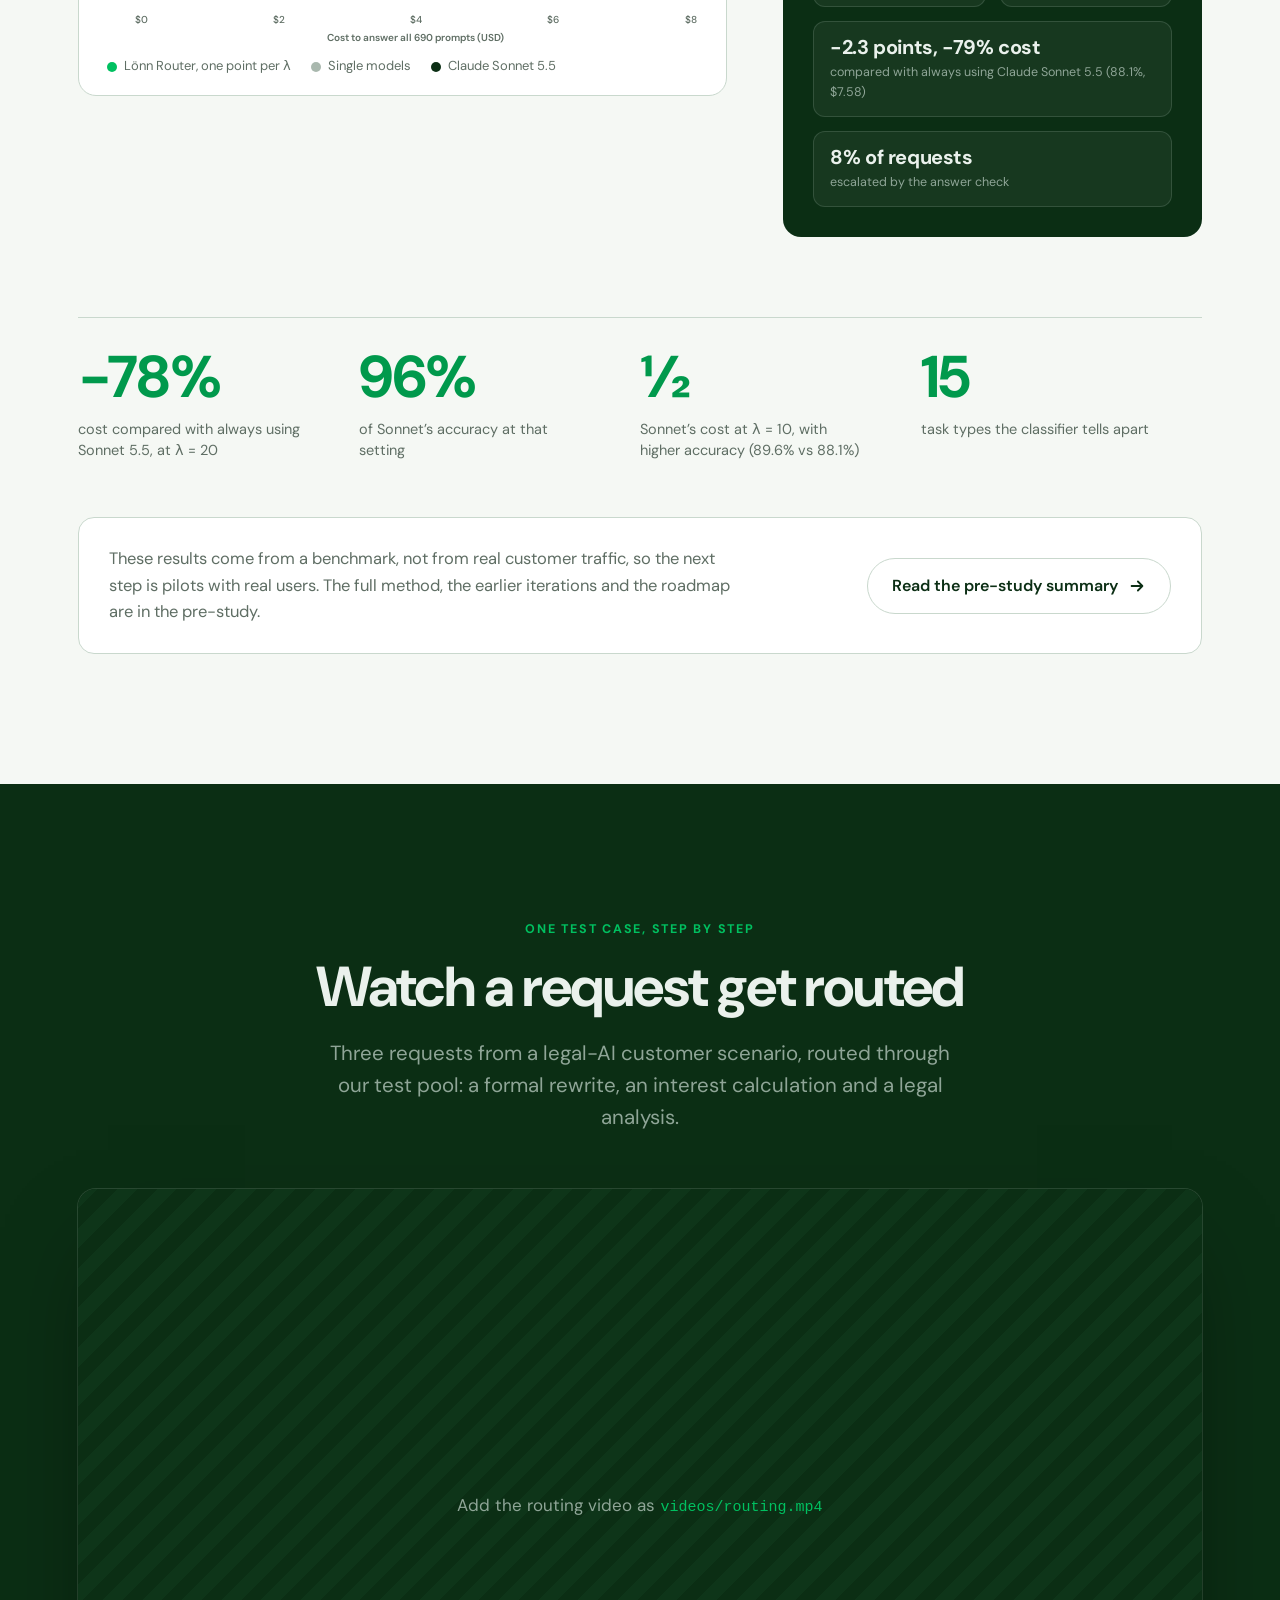
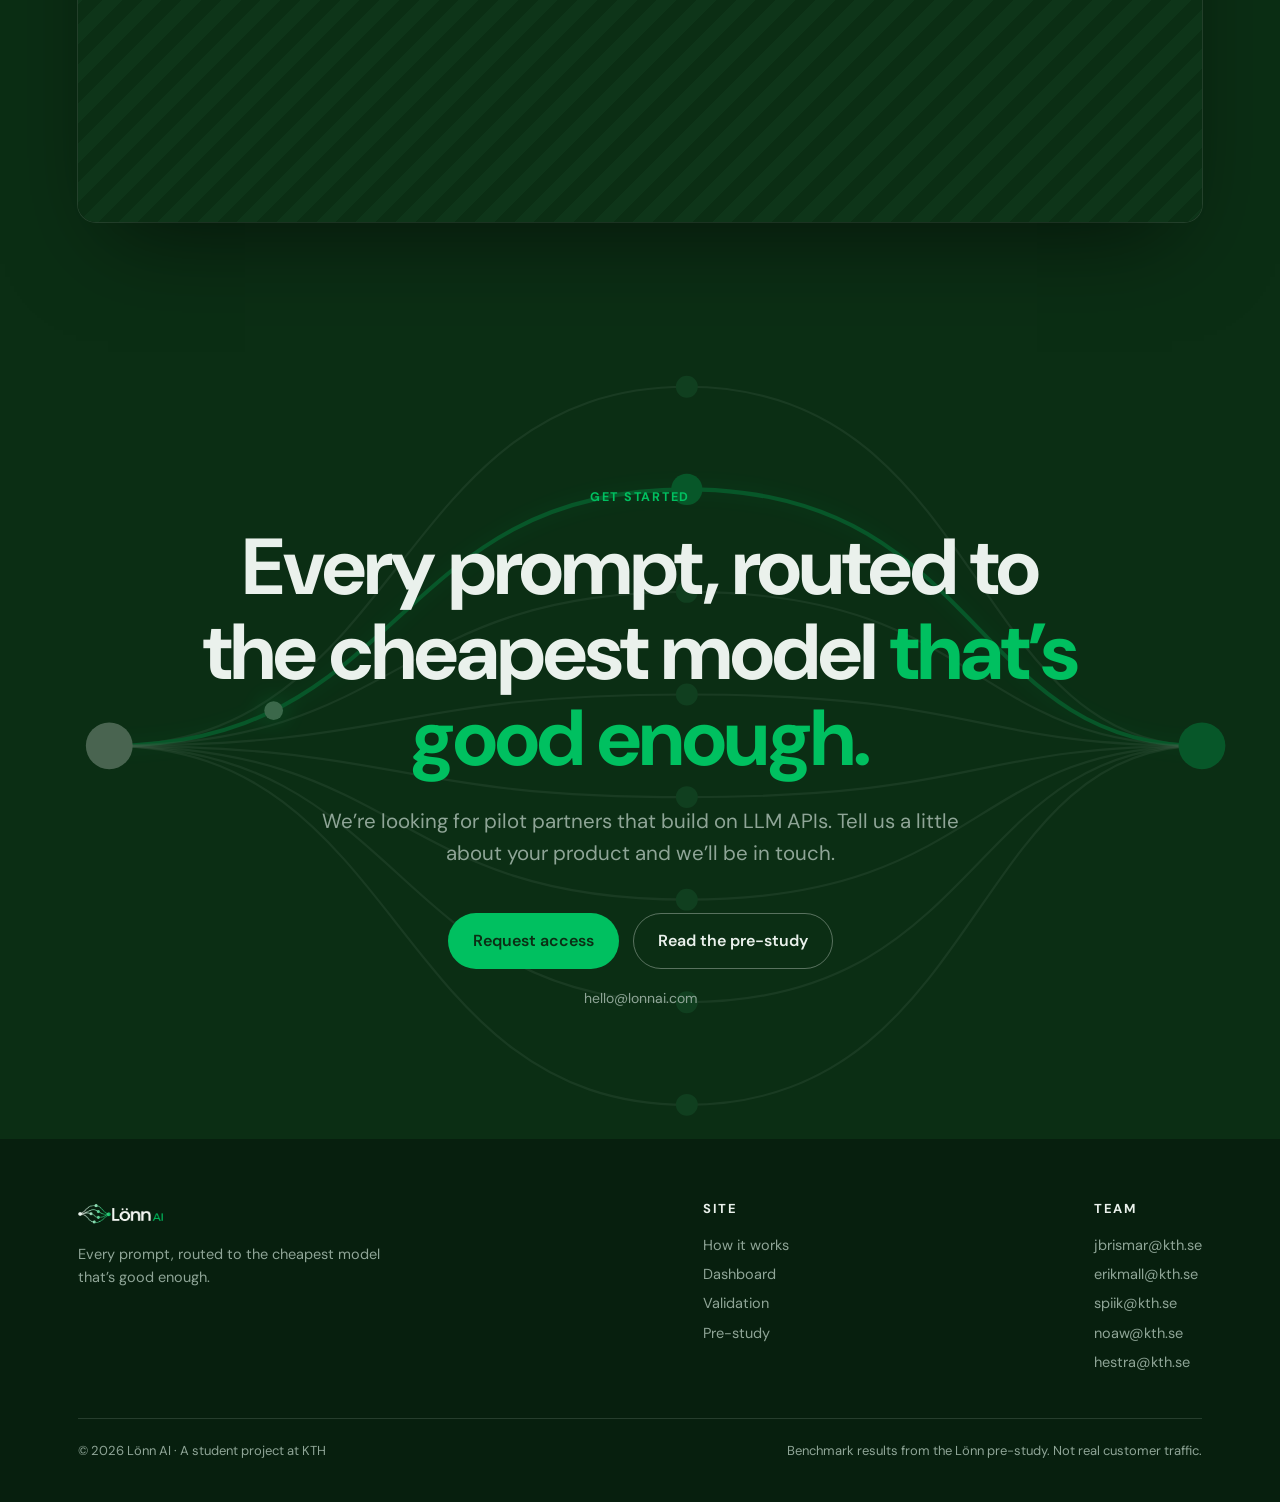
==== commit febf9dac: "Add the dashboard demo video Co-Authored-By: Claude Fable 5.2 <noreply@anthropic.com> Claude-Session" ====
--- a/index.html
+++ b/index.html
@@ -13,7 +13,7 @@
 <link rel="preconnect" href="https://fonts.googleapis.com">
 <link rel="preconnect" href="https://fonts.gstatic.com" crossorigin>
 <link href="https://fonts.googleapis.com/css2?family=DM+Sans:opsz,wght@9..40,400;9..40,500;9..40,600;9..40,700&display=swap" rel="stylesheet">
-<link rel="stylesheet" href="assets/css/style.css?v=202611102032">
+<link rel="stylesheet" href="assets/css/style.css?v=202611111758">
 </head>
 <body>
 <div class="progress" aria-hidden="true"></div>
@@ -240,11 +240,11 @@
       <div class="rule reveal"></div>
     </div>
     <div class="video-frame reveal">
-      <video preload="metadata" playsinline>
+      <video preload="metadata" playsinline poster="assets/img/dashboard-poster.jpg">
         <source src="videos/dashboard.mp4" type="video/mp4" onerror="this.closest('.video-frame').classList.add('missing')">
       </video>
       <button class="play" aria-label="Play the dashboard video"><span><svg viewBox="0 0 24 24"><path d="M7 4.5v15l12-7.5z"/></svg></span></button>
-      <div class="video-missing"><div>Dashboard video coming soon.<br><small>Add it as <code>videos/dashboard.mp4</code></small></div></div>
+      <div class="video-missing"><div>Add the dashboard video as <code>videos/dashboard.mp4</code></div></div>
     </div>
     <div class="features">
       <div class="feature reveal">
@@ -424,6 +424,6 @@
   </div>
 </footer>
 
-<script src="assets/js/main.js?v=202611102032"></script>
+<script src="assets/js/main.js?v=202611111758"></script>
 </body>
 </html>
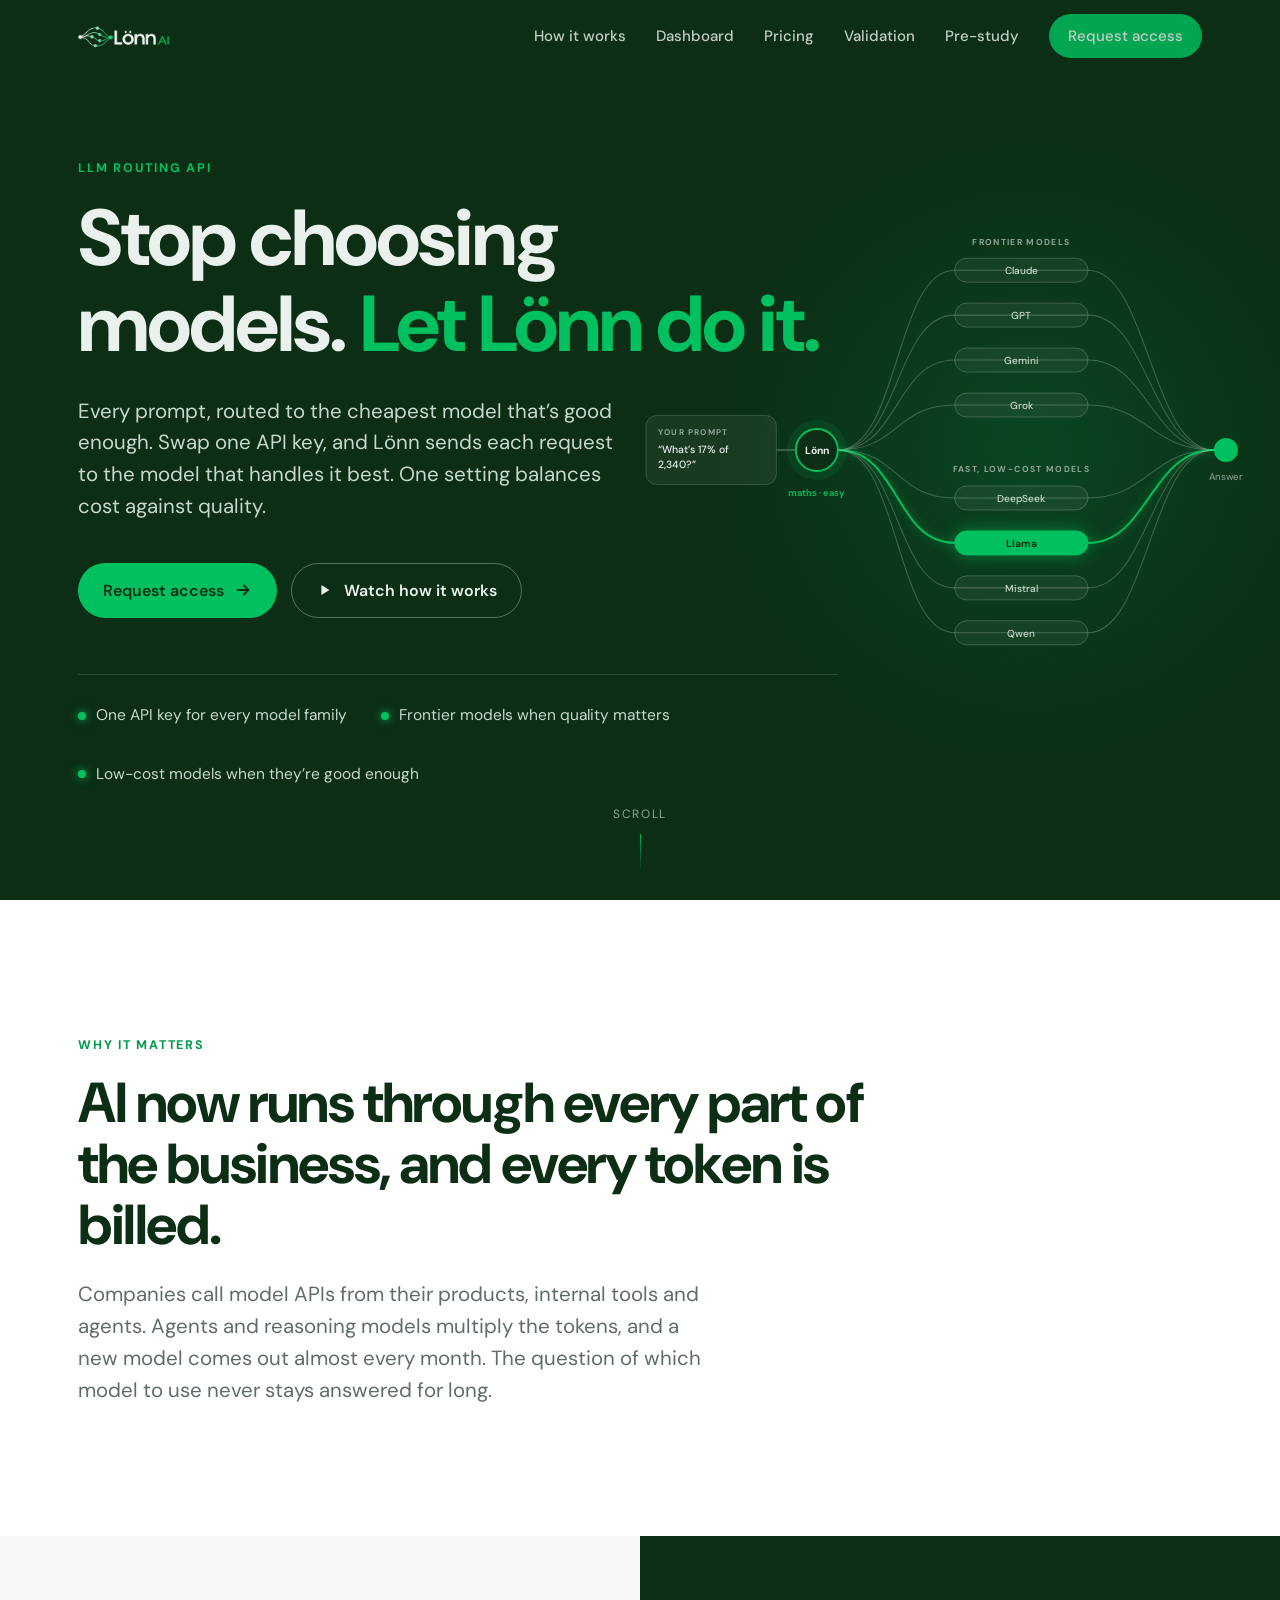
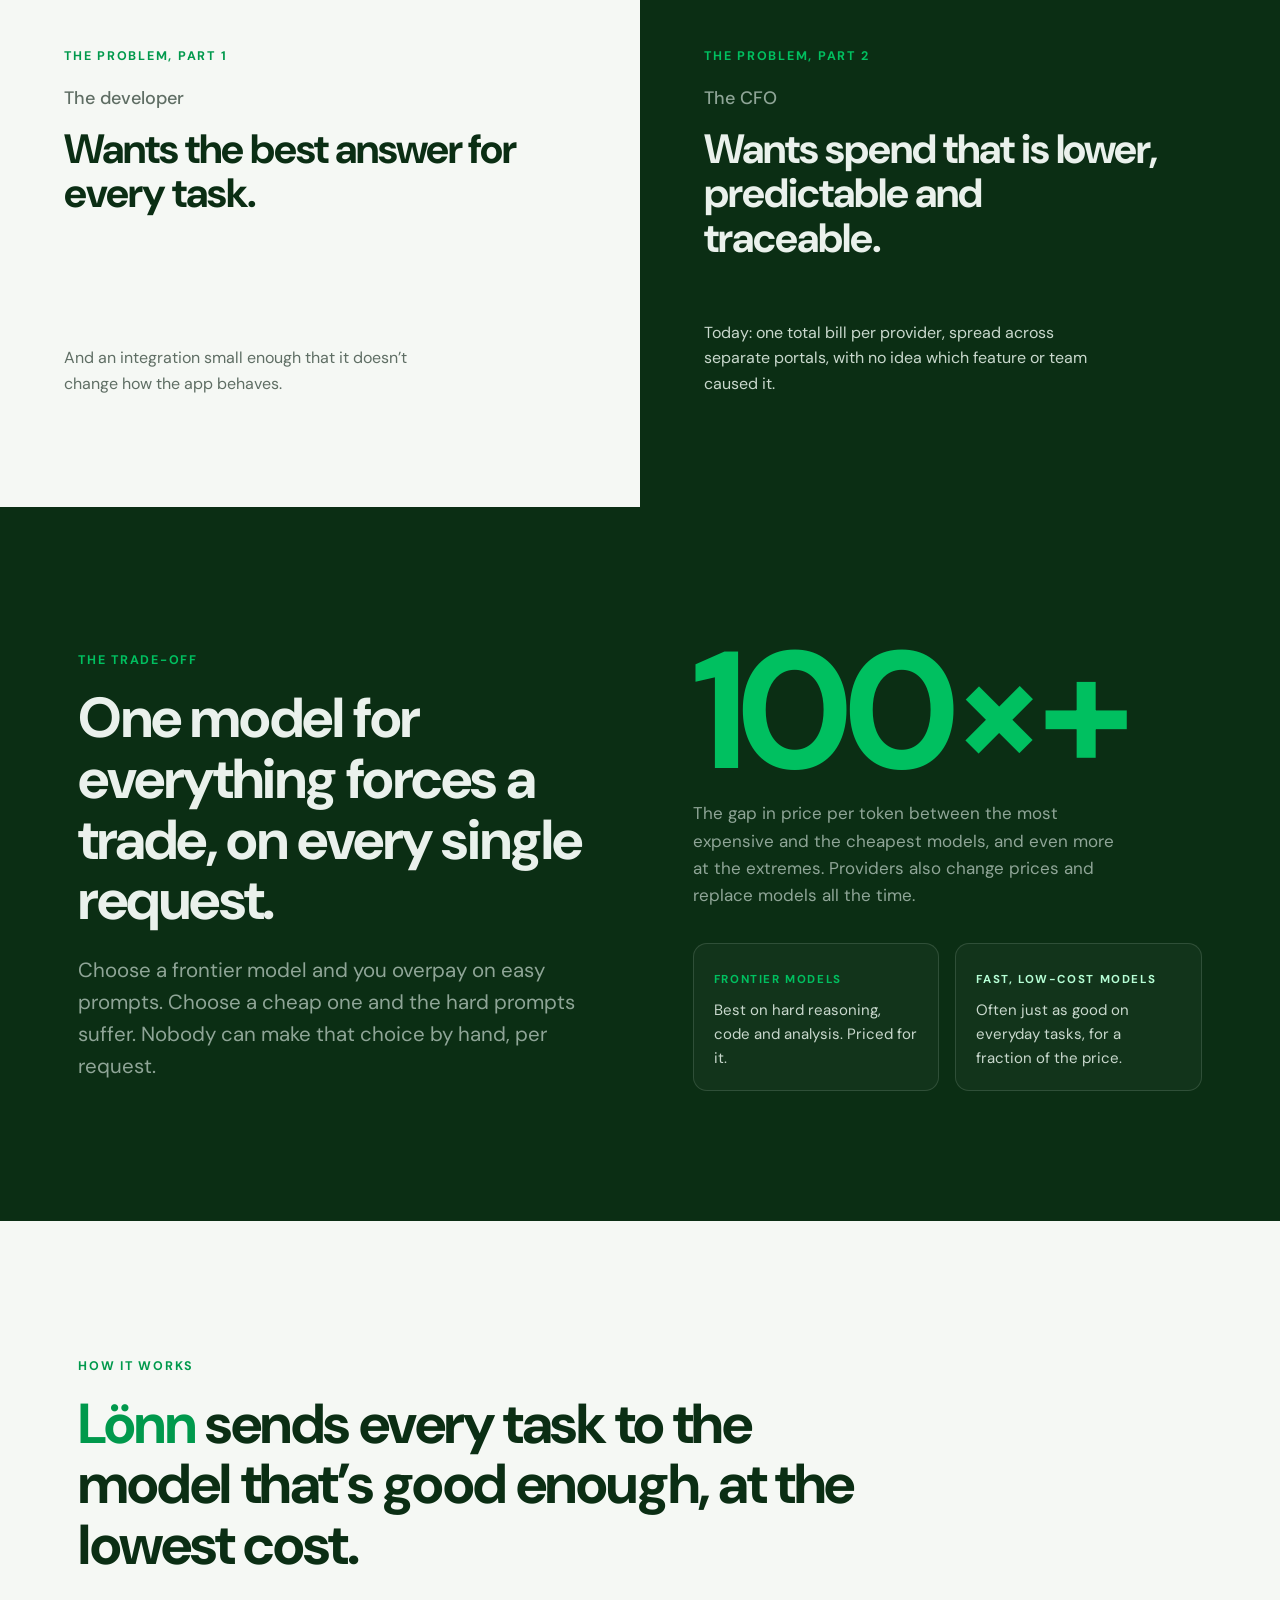
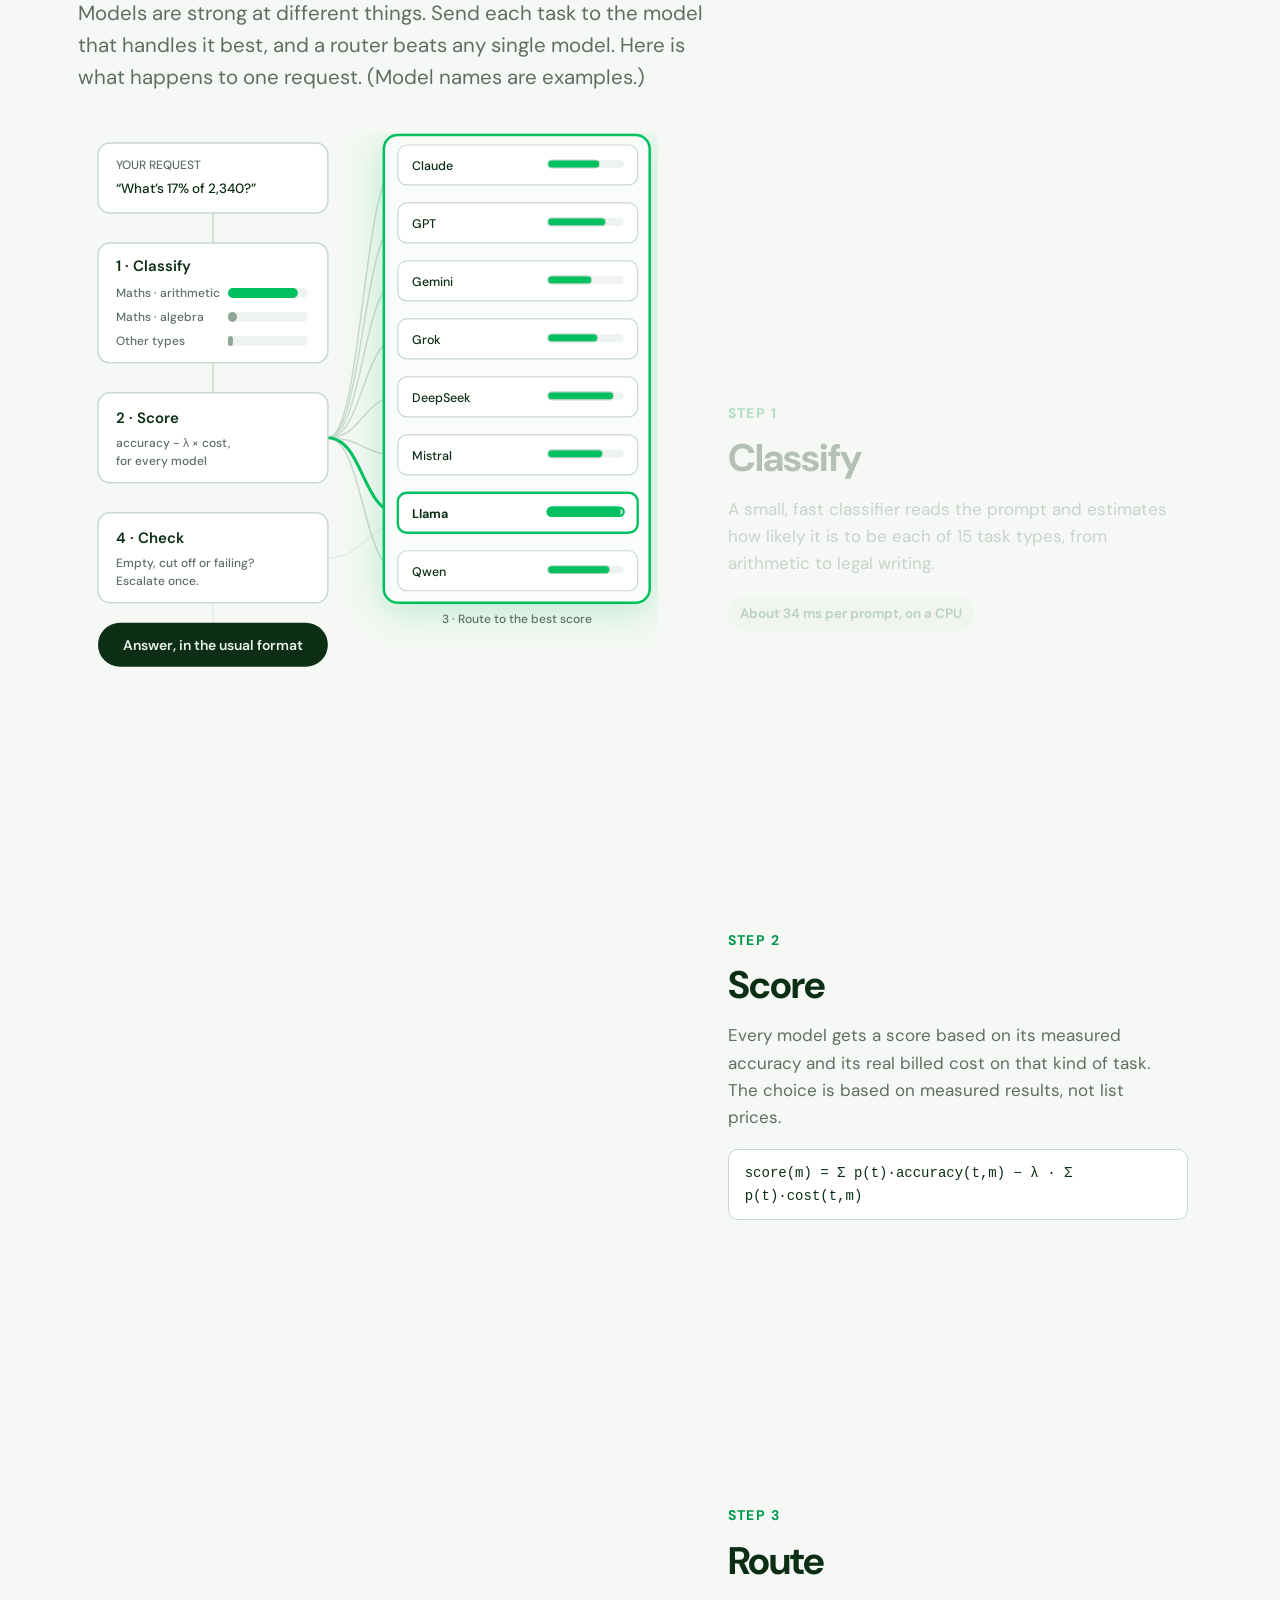
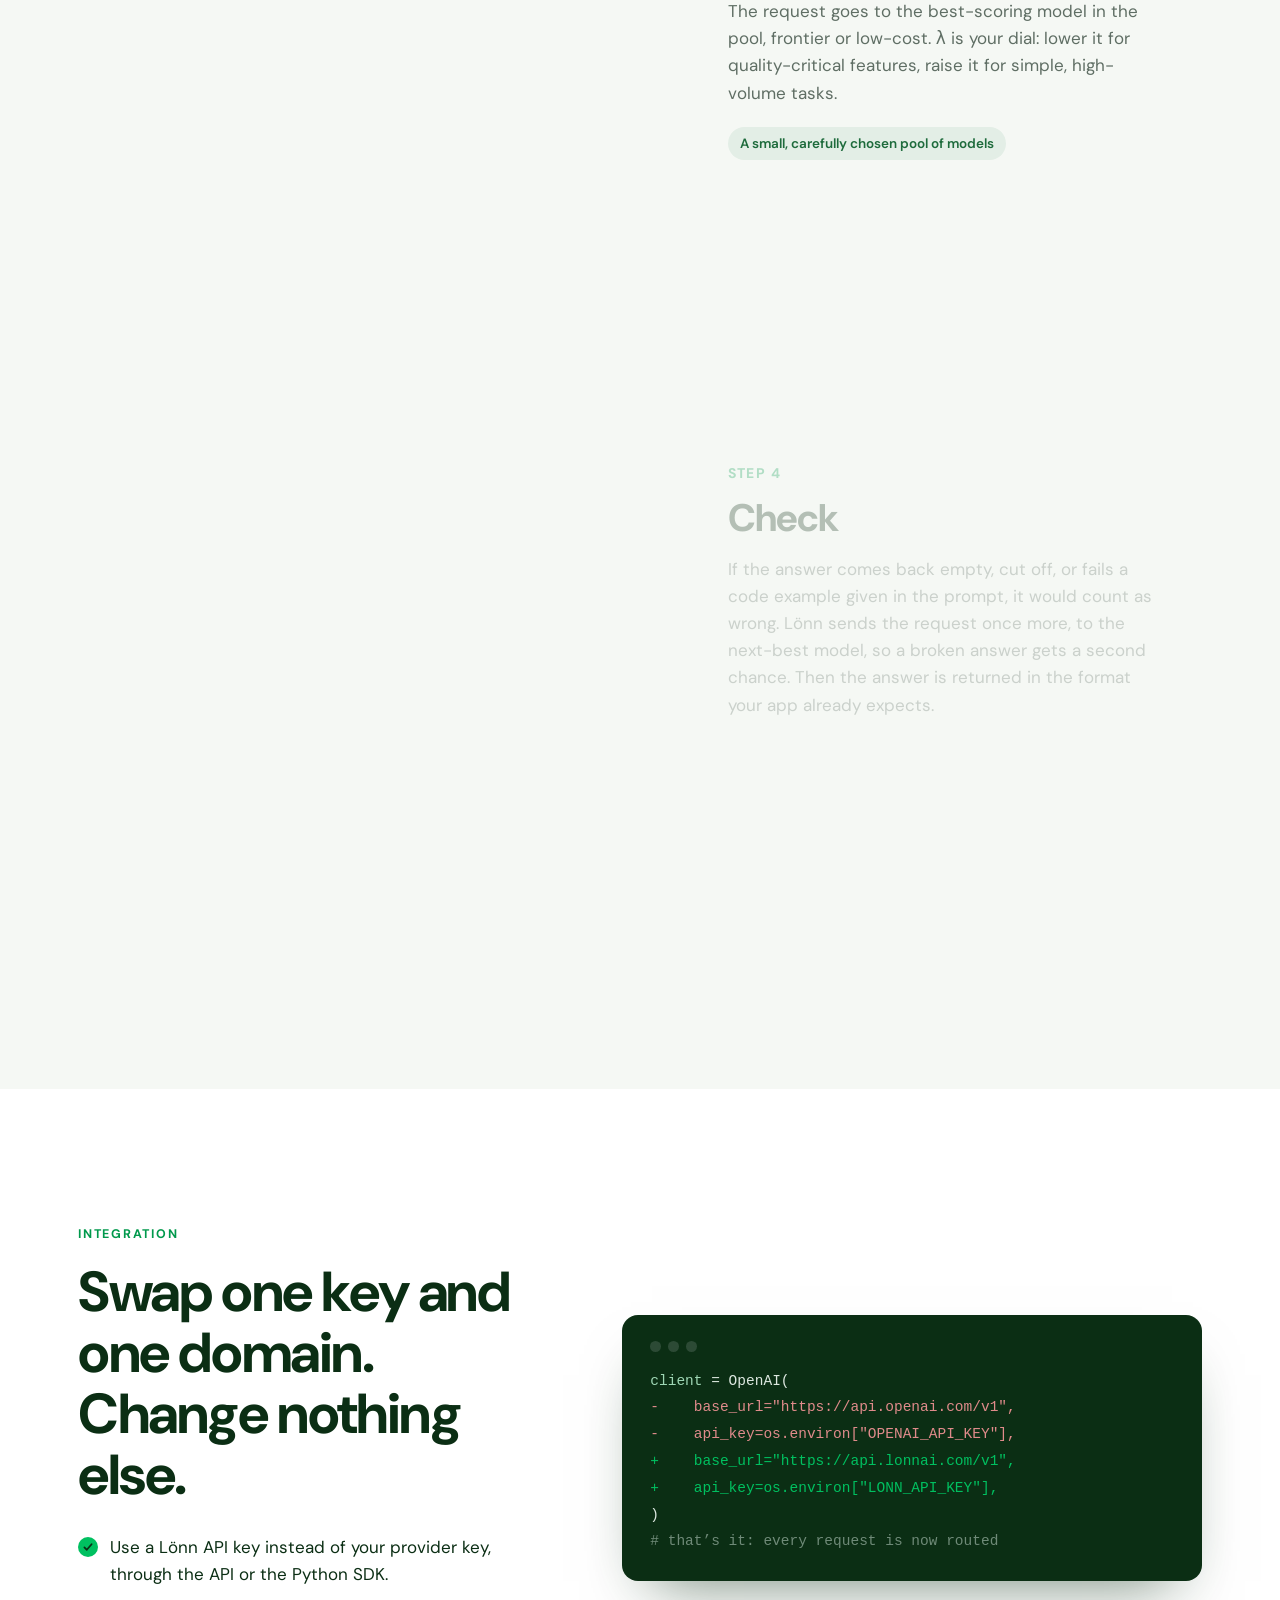
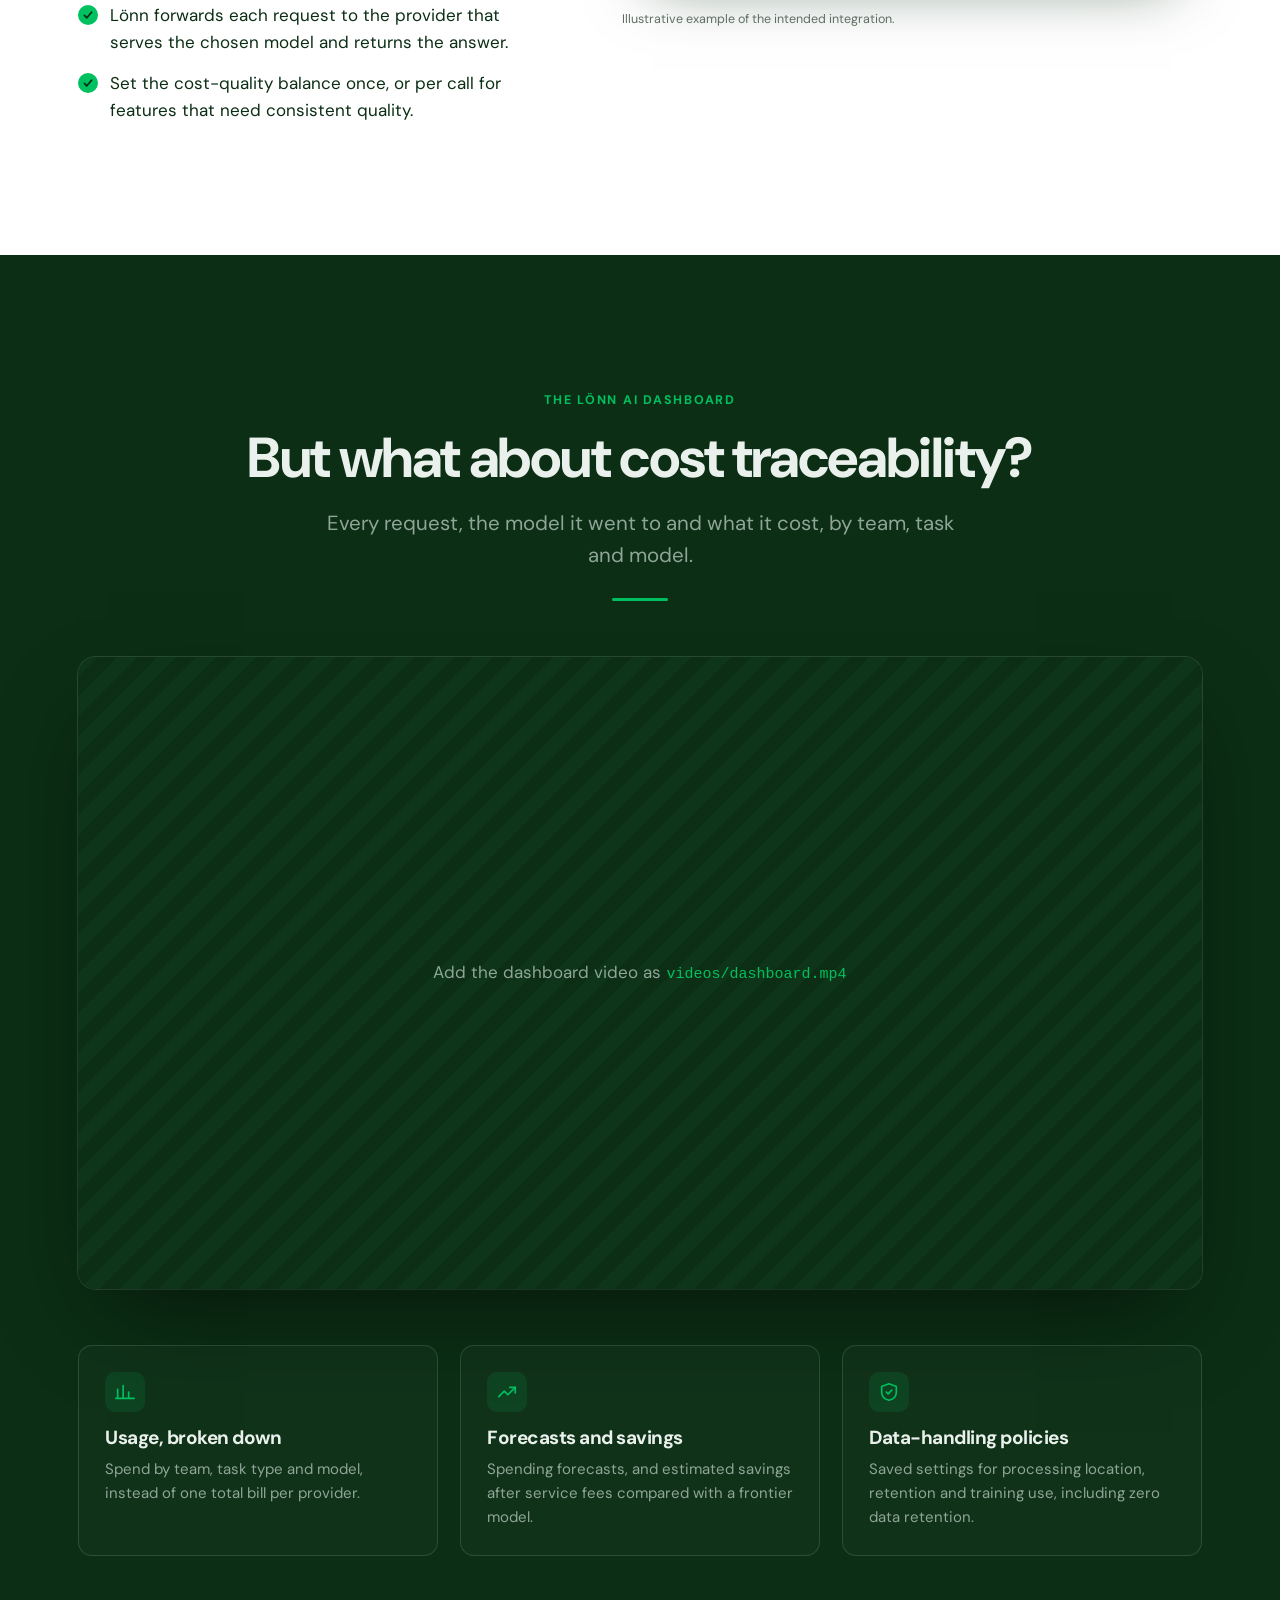
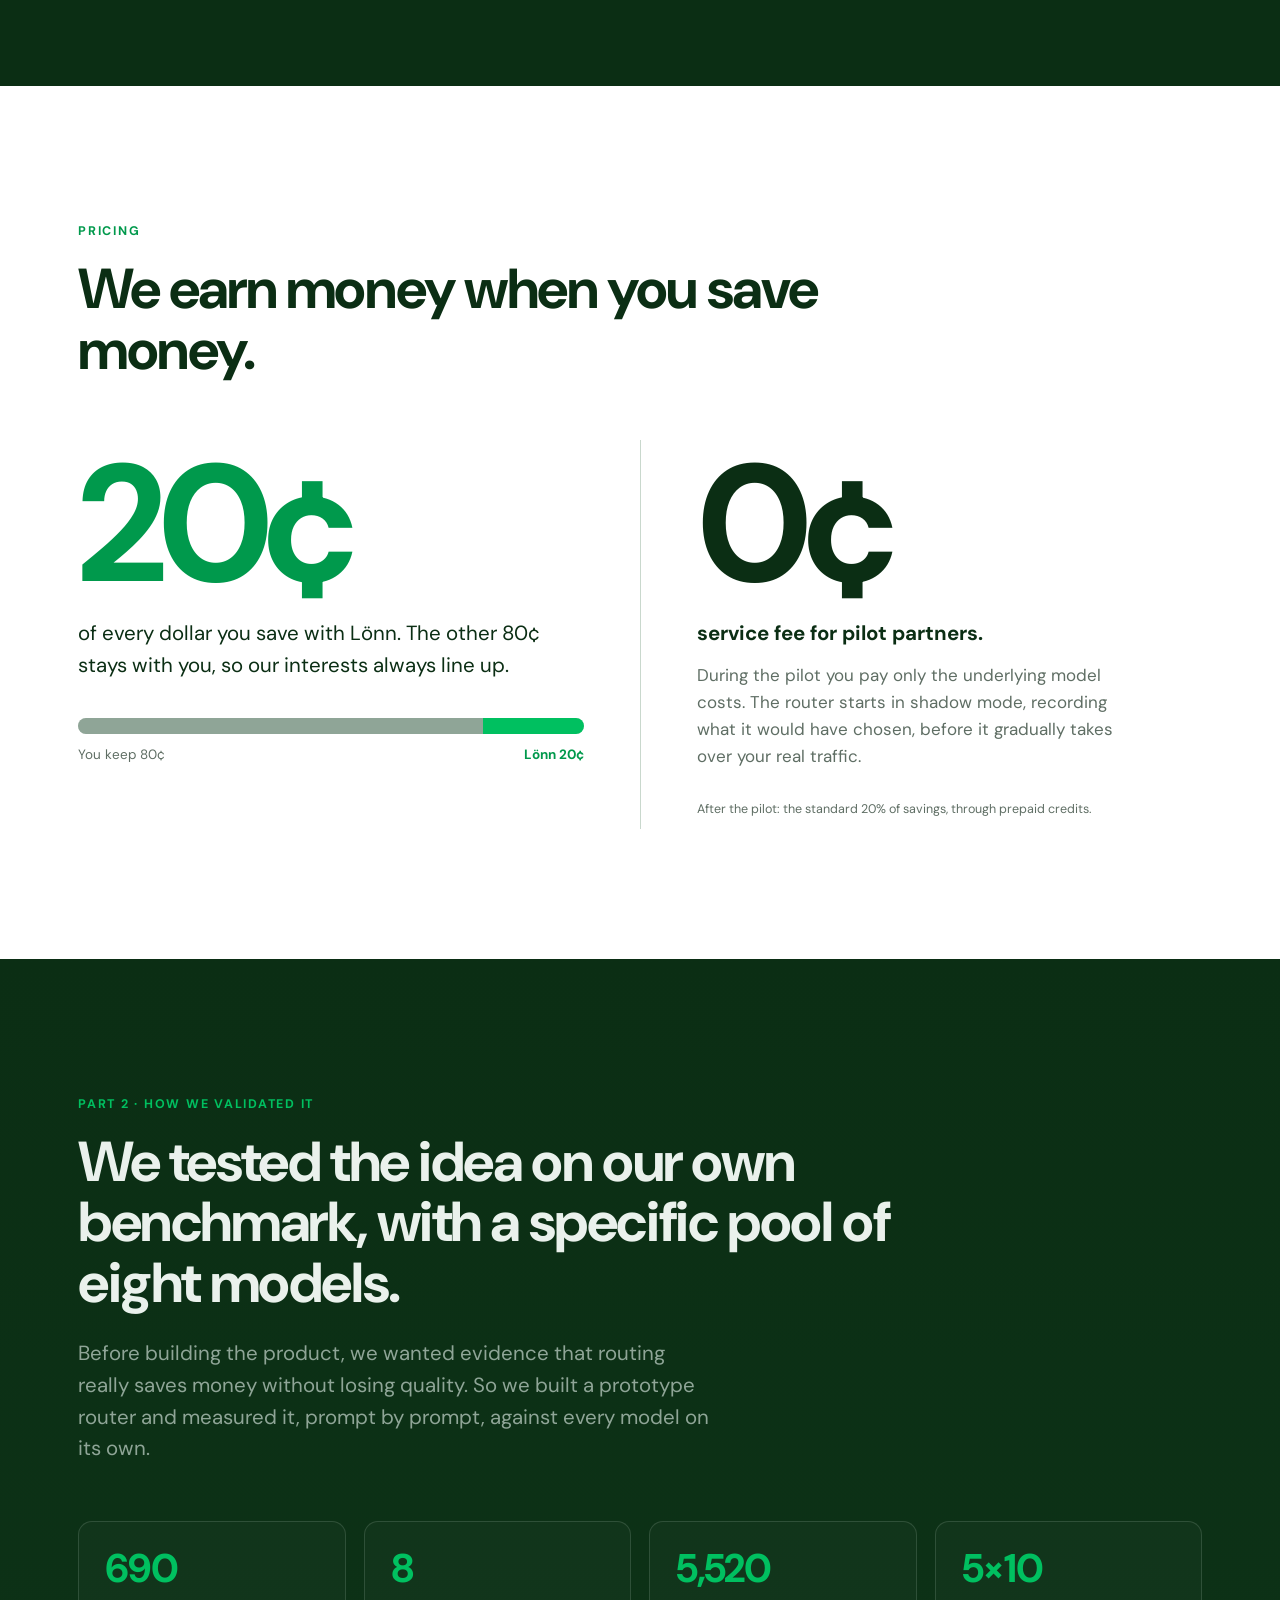
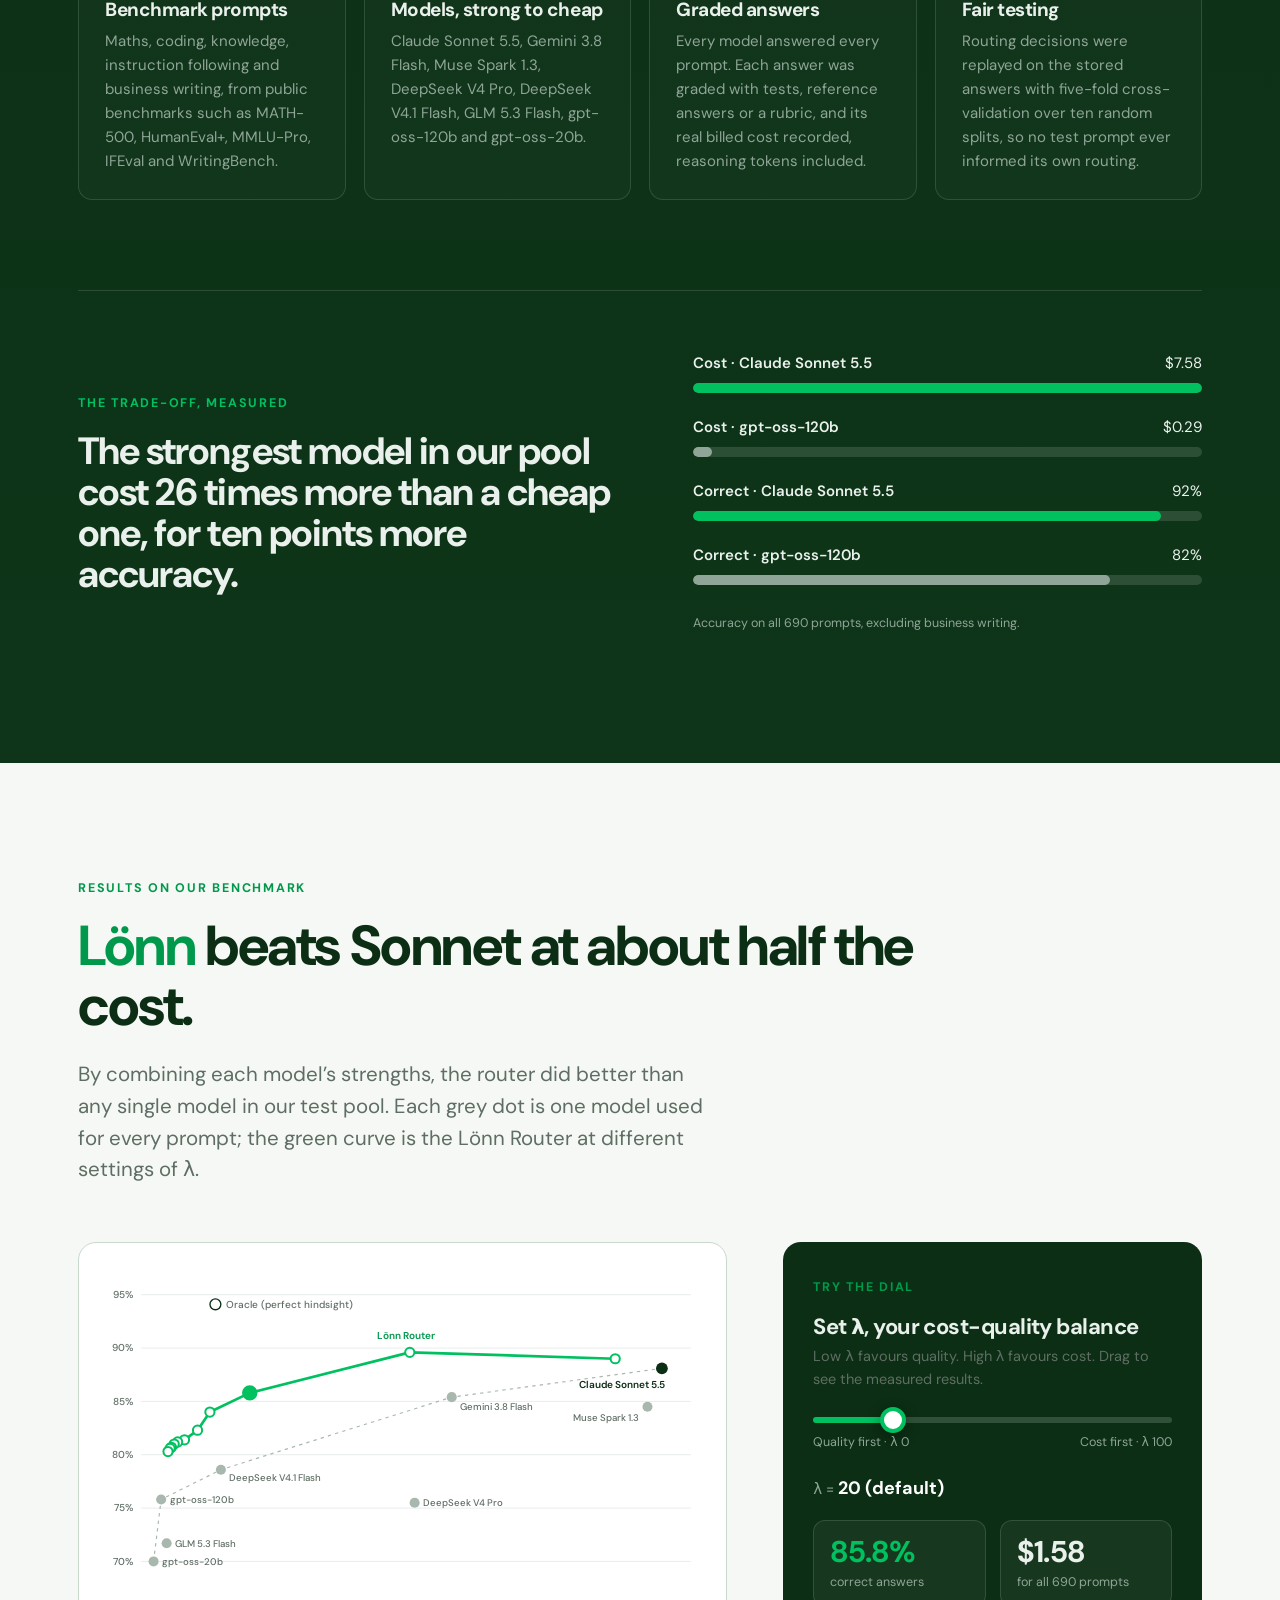
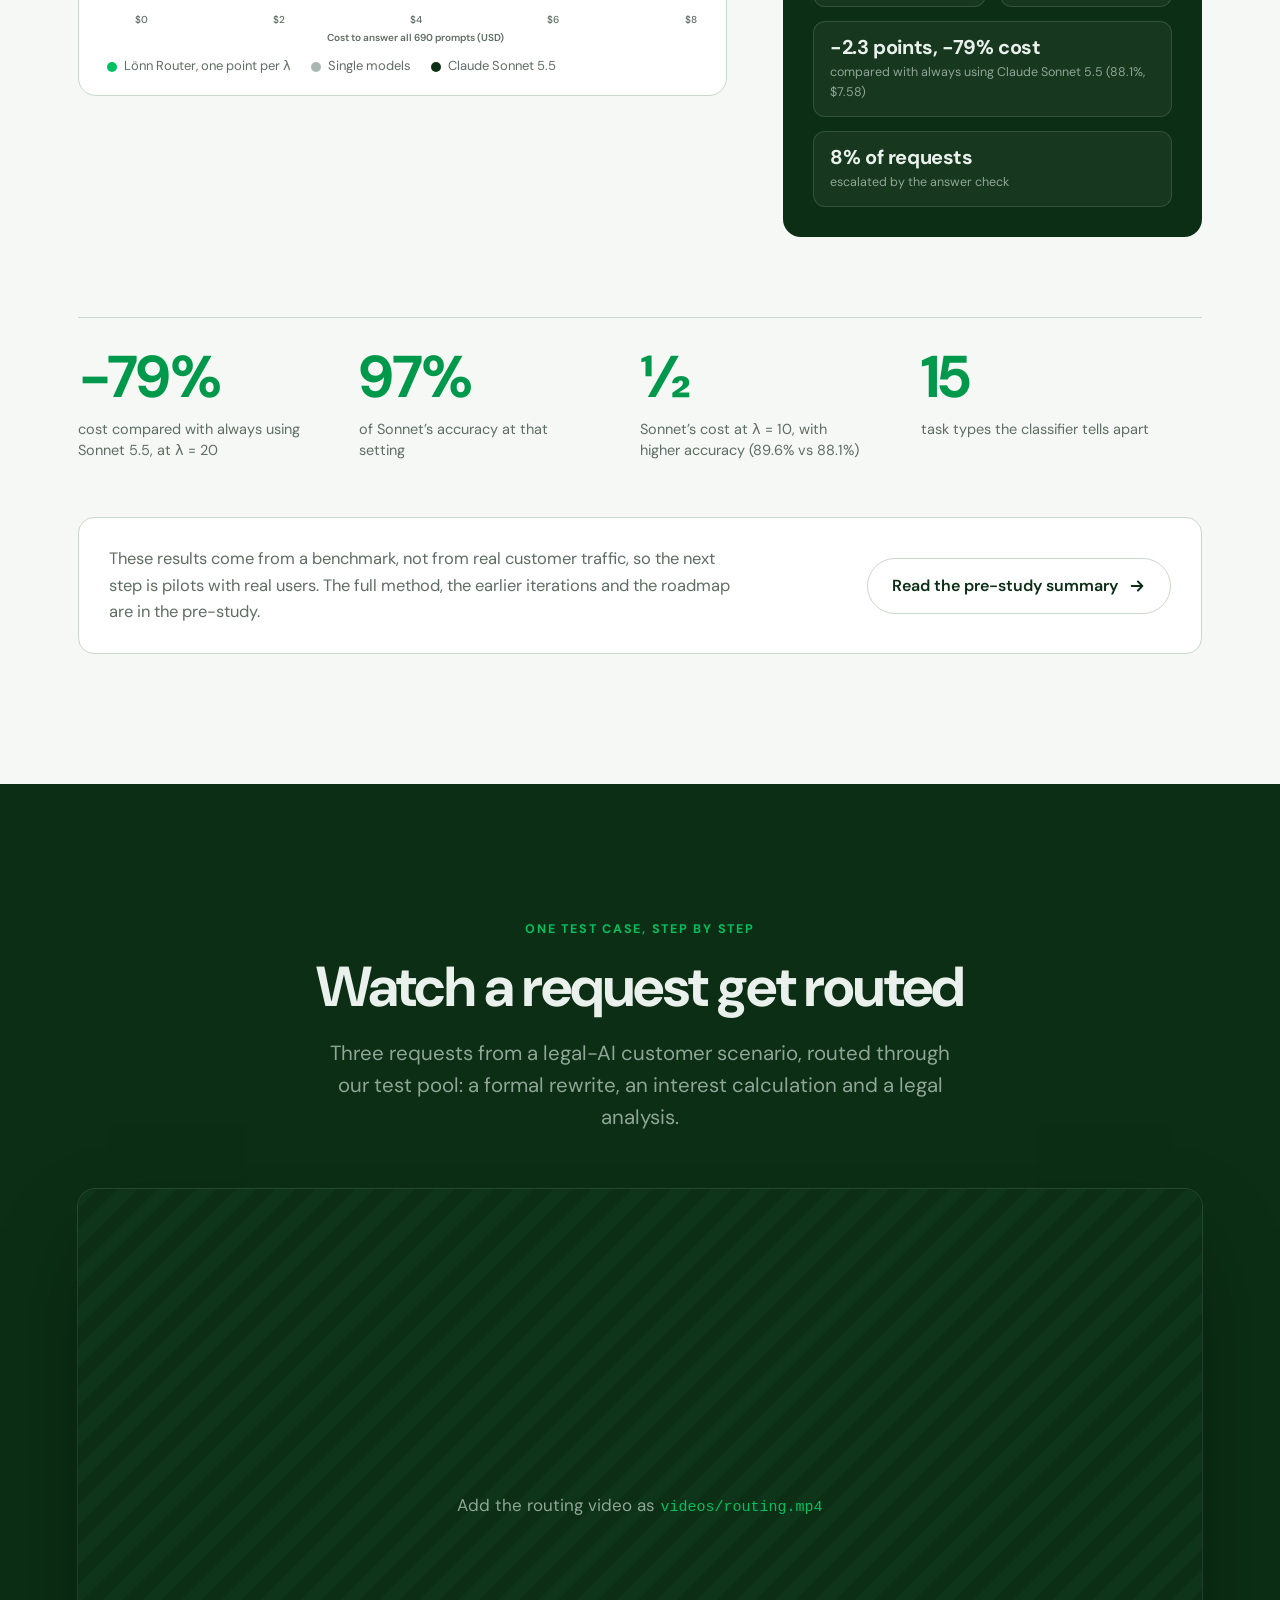
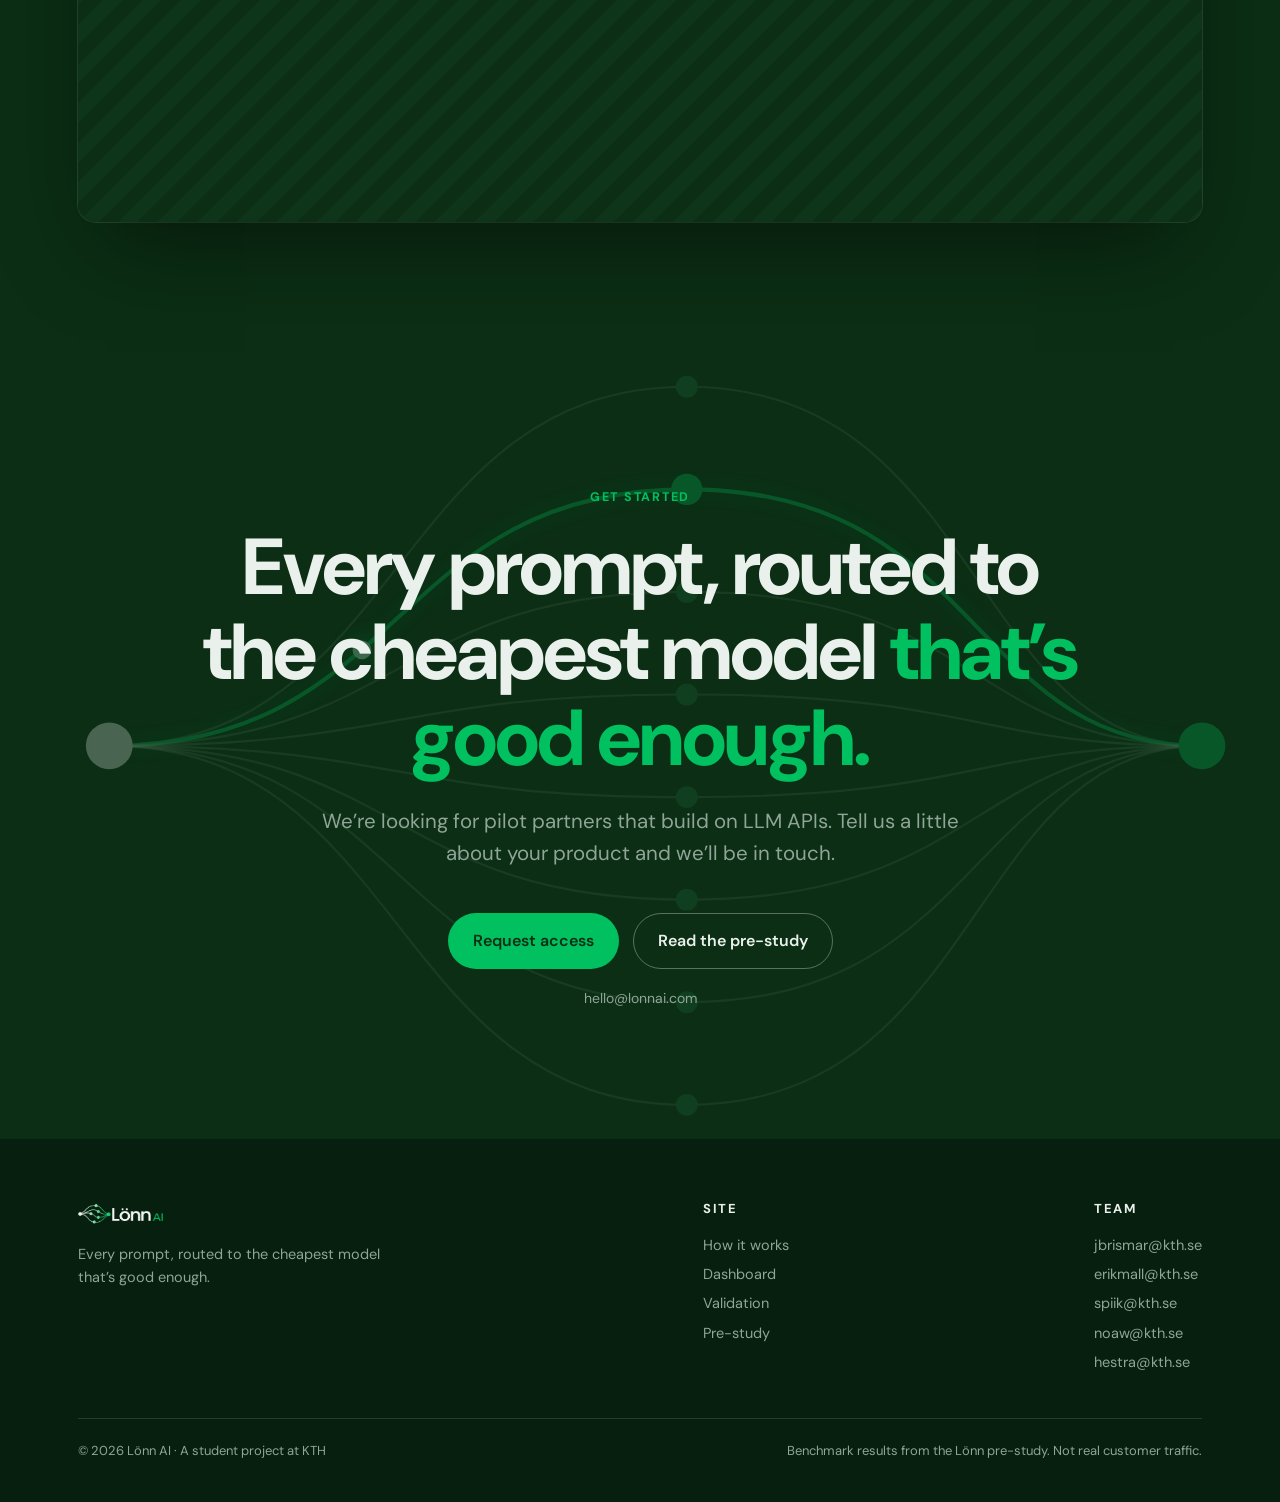
==== commit 9d586427: "Pre-study: update the summary to the final report (11 November 2026) Co-Authored-By: Claude Fable 5." ====
--- a/index.html
+++ b/index.html
@@ -13,7 +13,7 @@
 <link rel="preconnect" href="https://fonts.googleapis.com">
 <link rel="preconnect" href="https://fonts.gstatic.com" crossorigin>
 <link href="https://fonts.googleapis.com/css2?family=DM+Sans:opsz,wght@9..40,400;9..40,500;9..40,600;9..40,700&display=swap" rel="stylesheet">
-<link rel="stylesheet" href="assets/css/style.css?v=202611111758">
+<link rel="stylesheet" href="assets/css/style.css?v=202611111804">
 </head>
 <body>
 <div class="progress" aria-hidden="true"></div>
@@ -424,6 +424,6 @@
   </div>
 </footer>
 
-<script src="assets/js/main.js?v=202611111758"></script>
+<script src="assets/js/main.js?v=202611111804"></script>
 </body>
 </html>
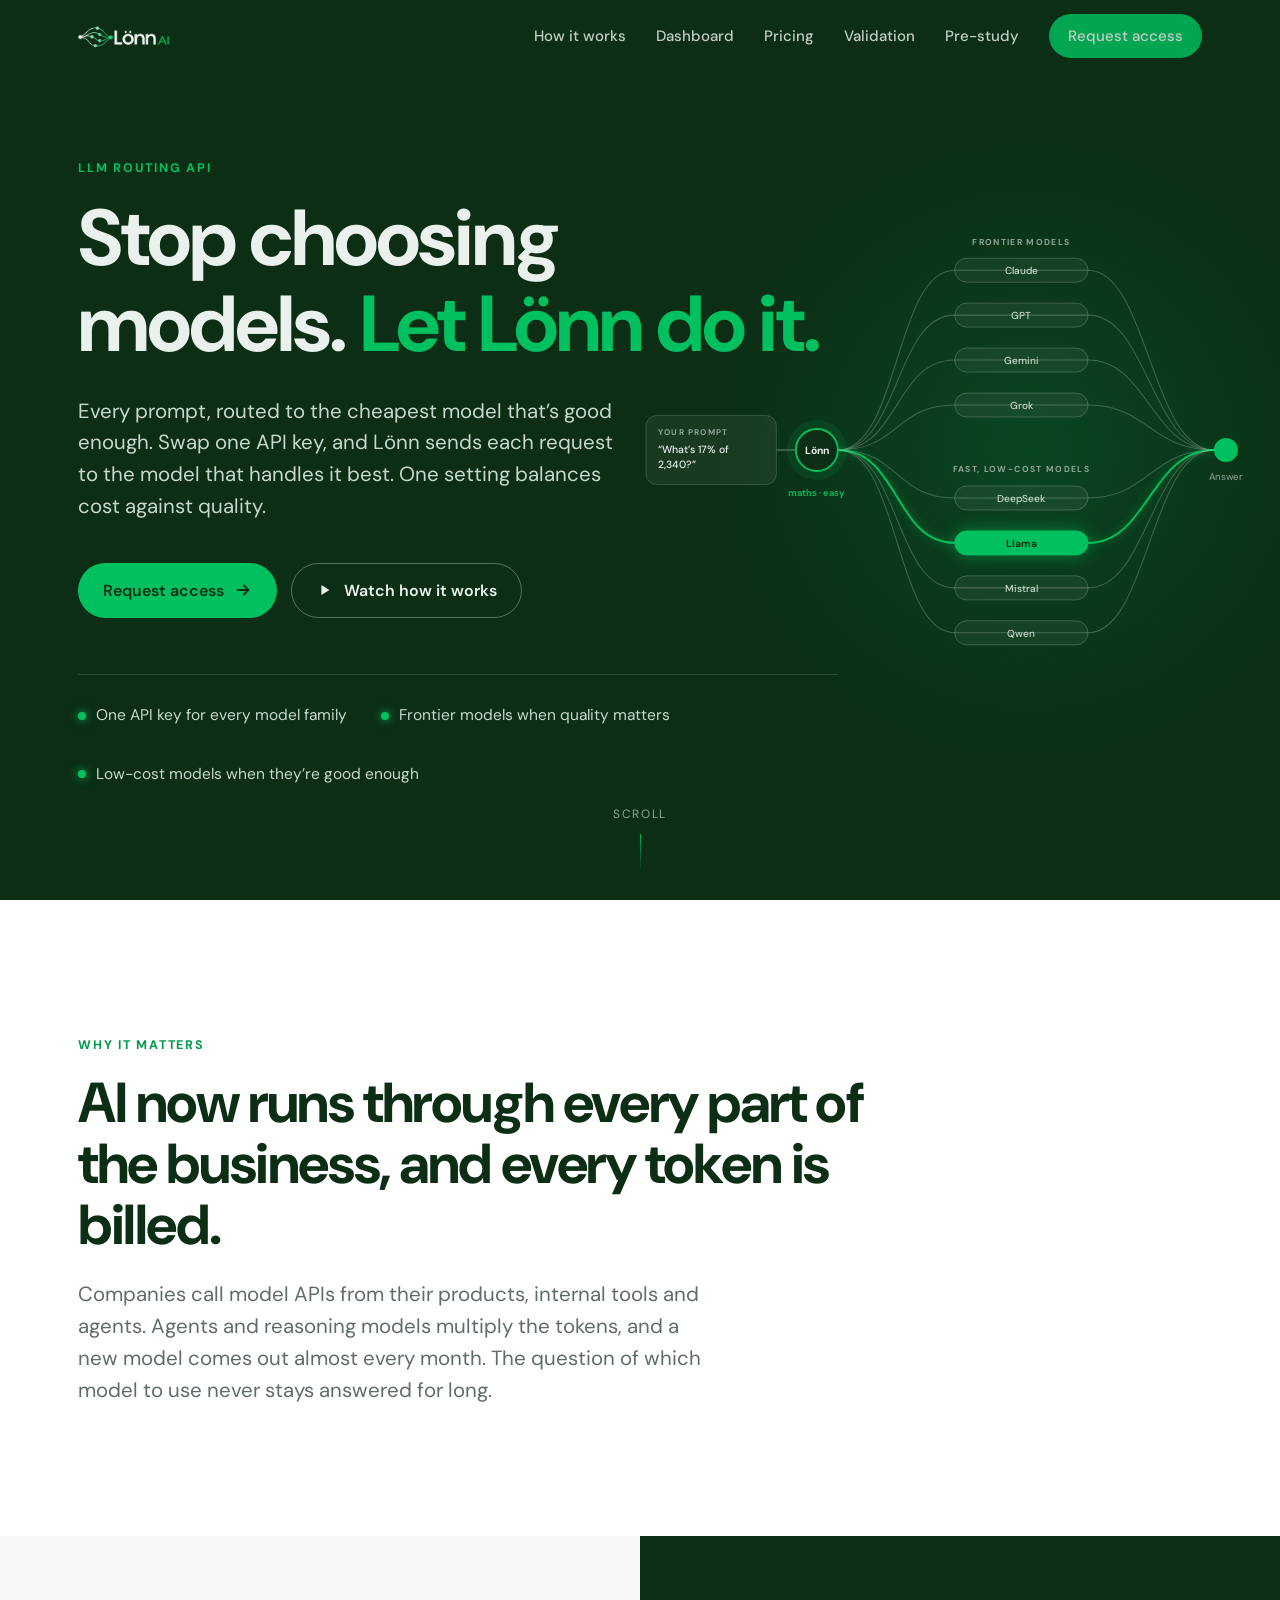
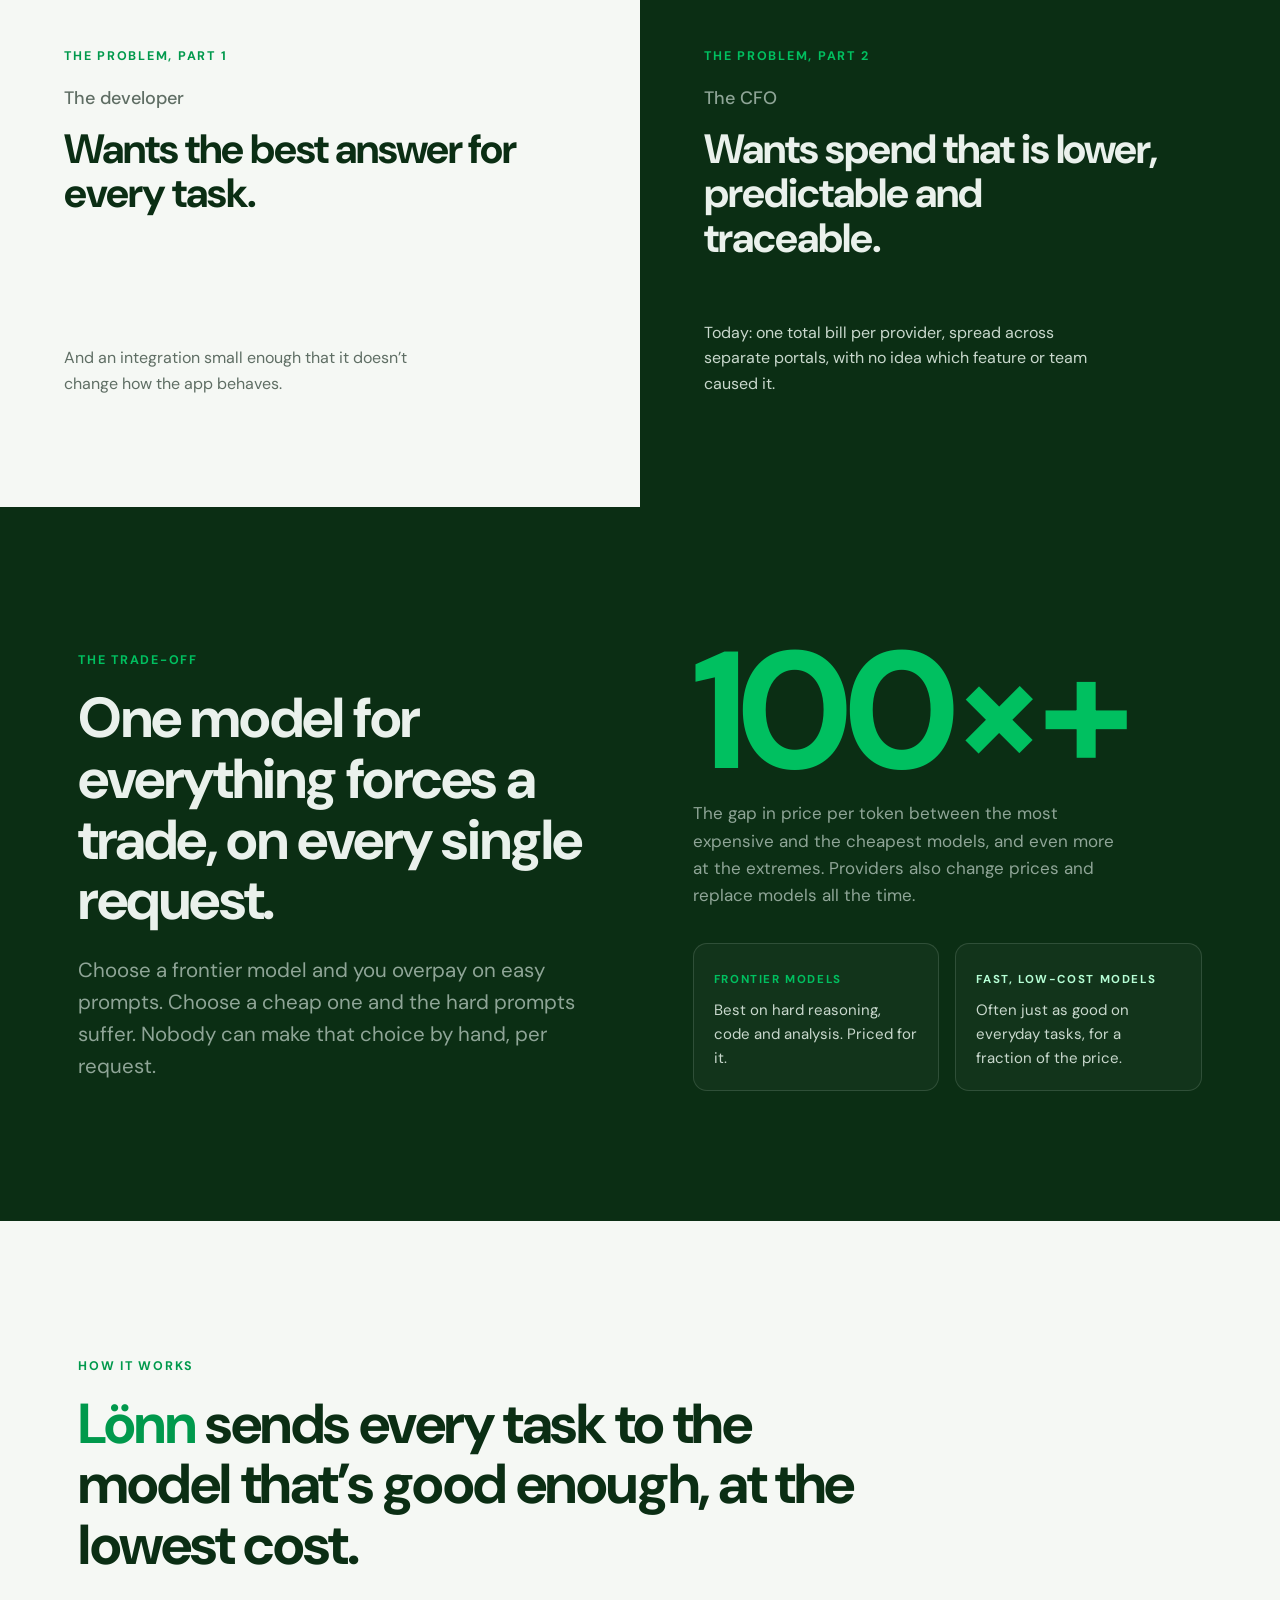
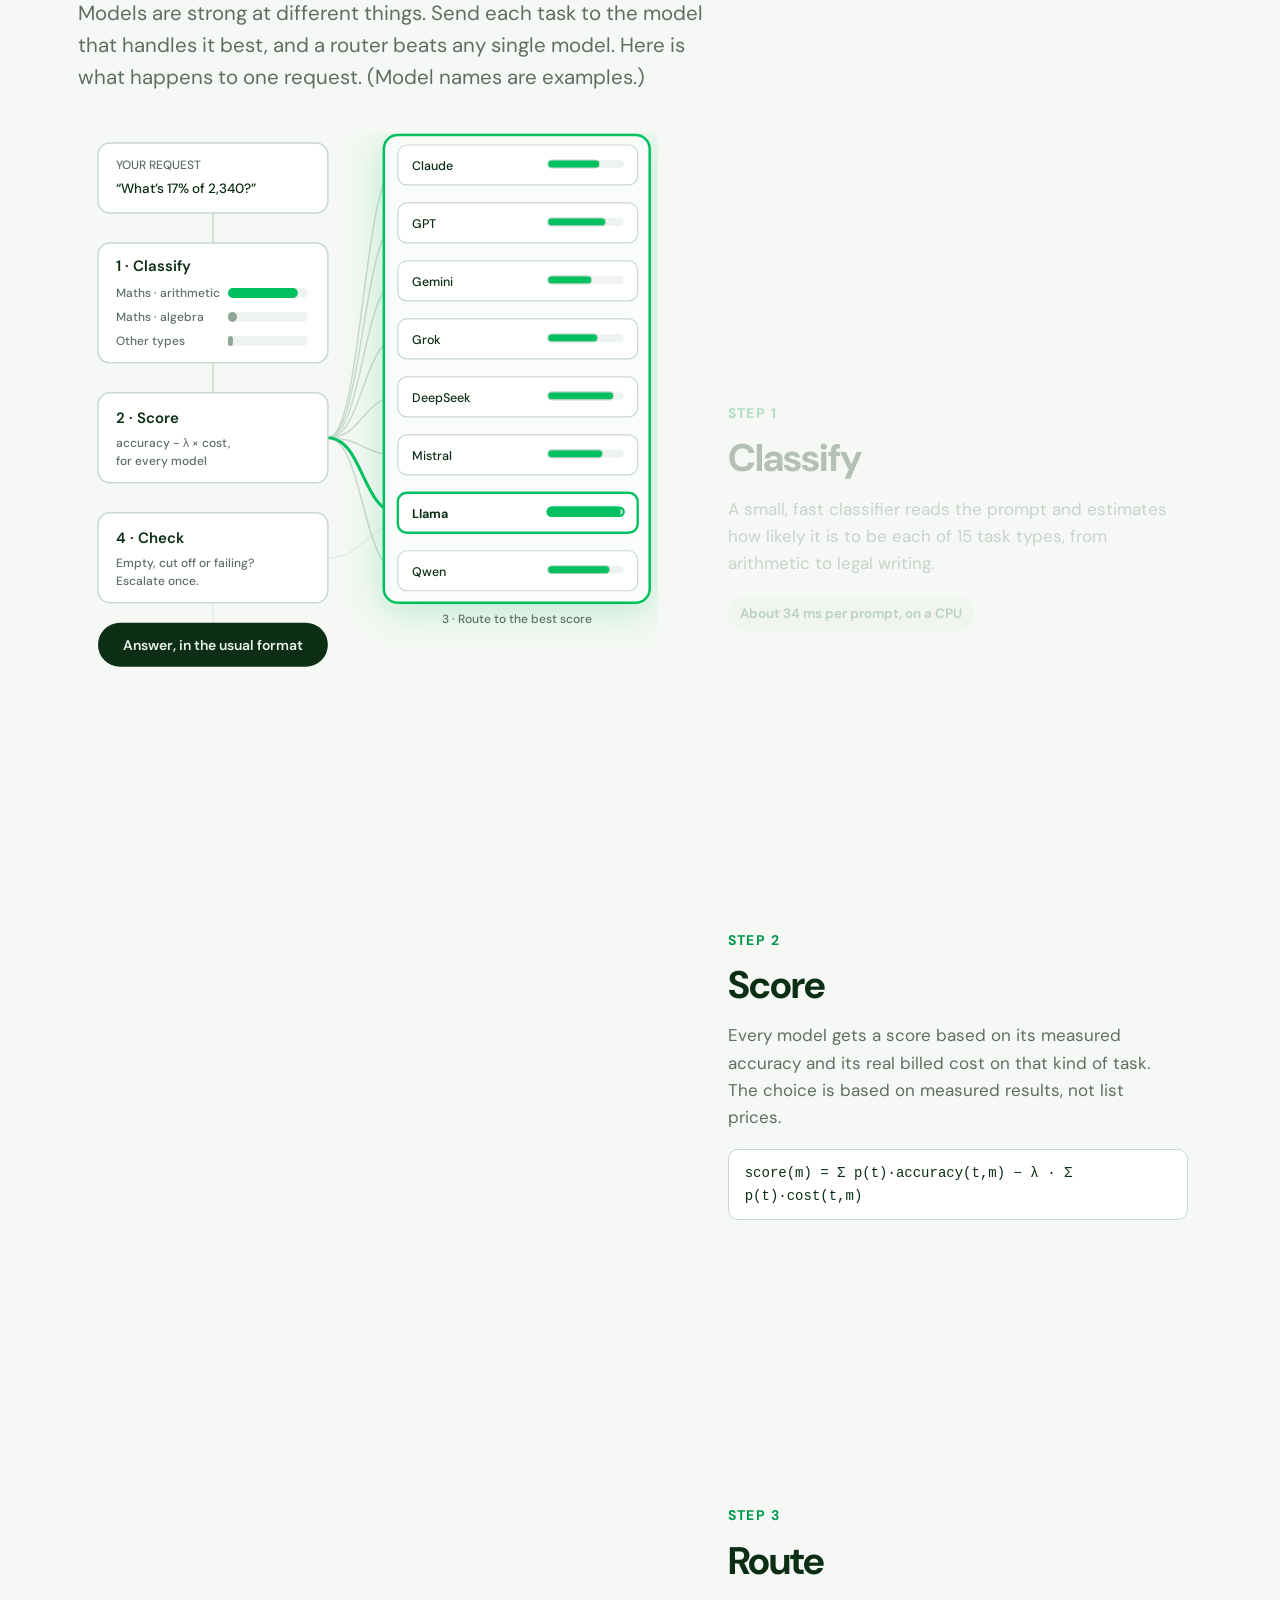
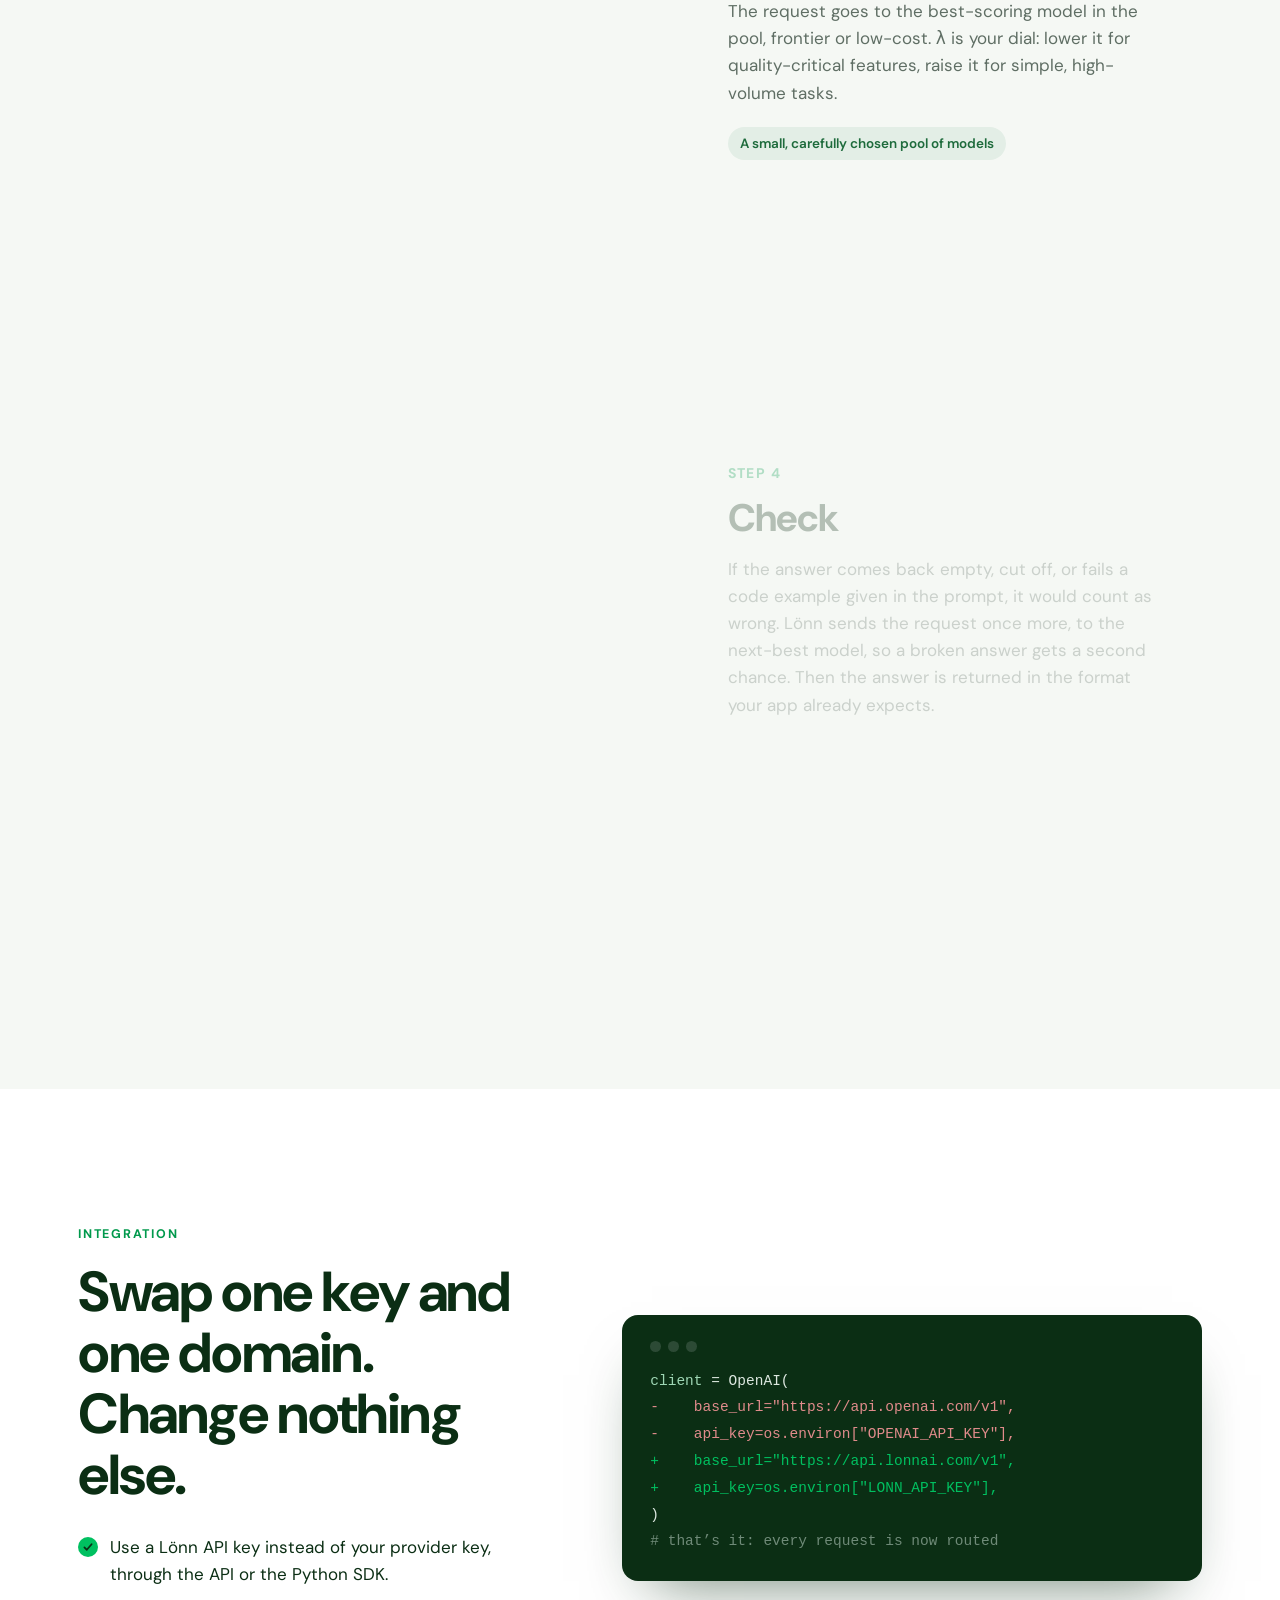
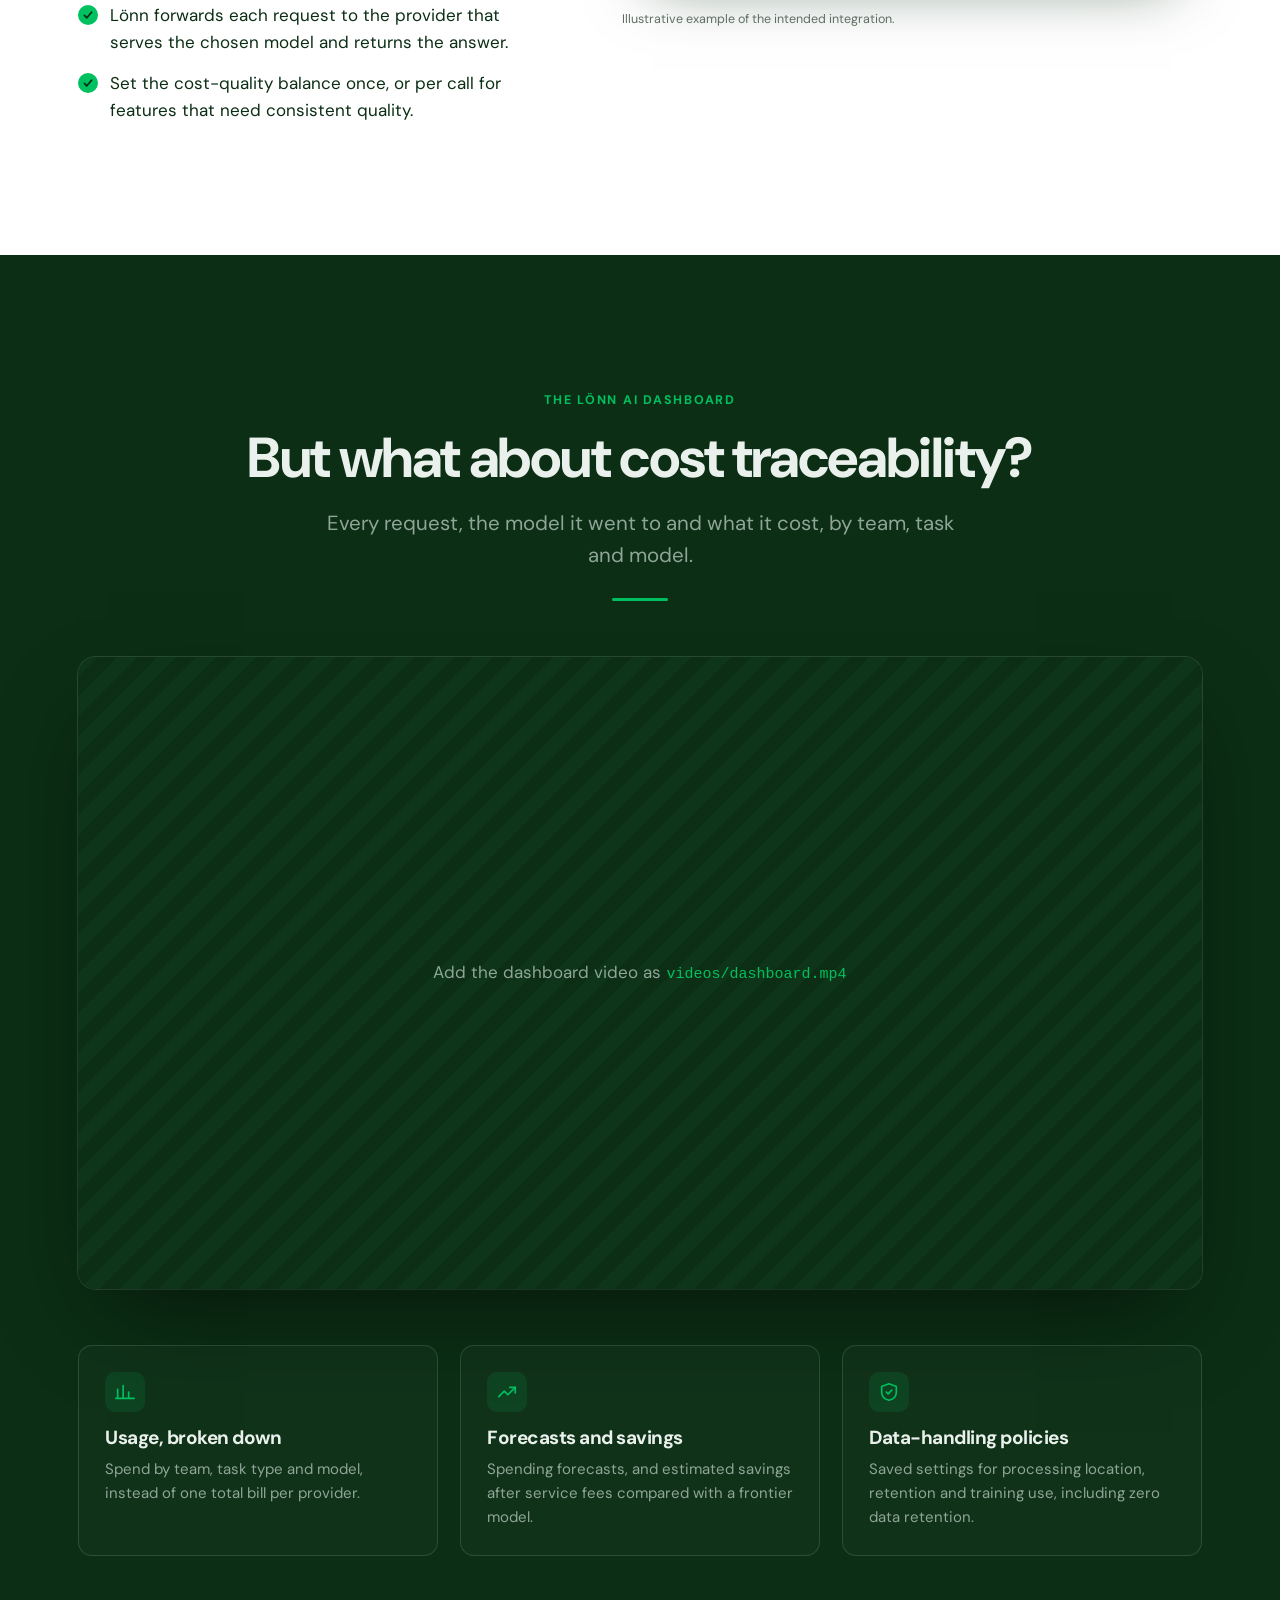
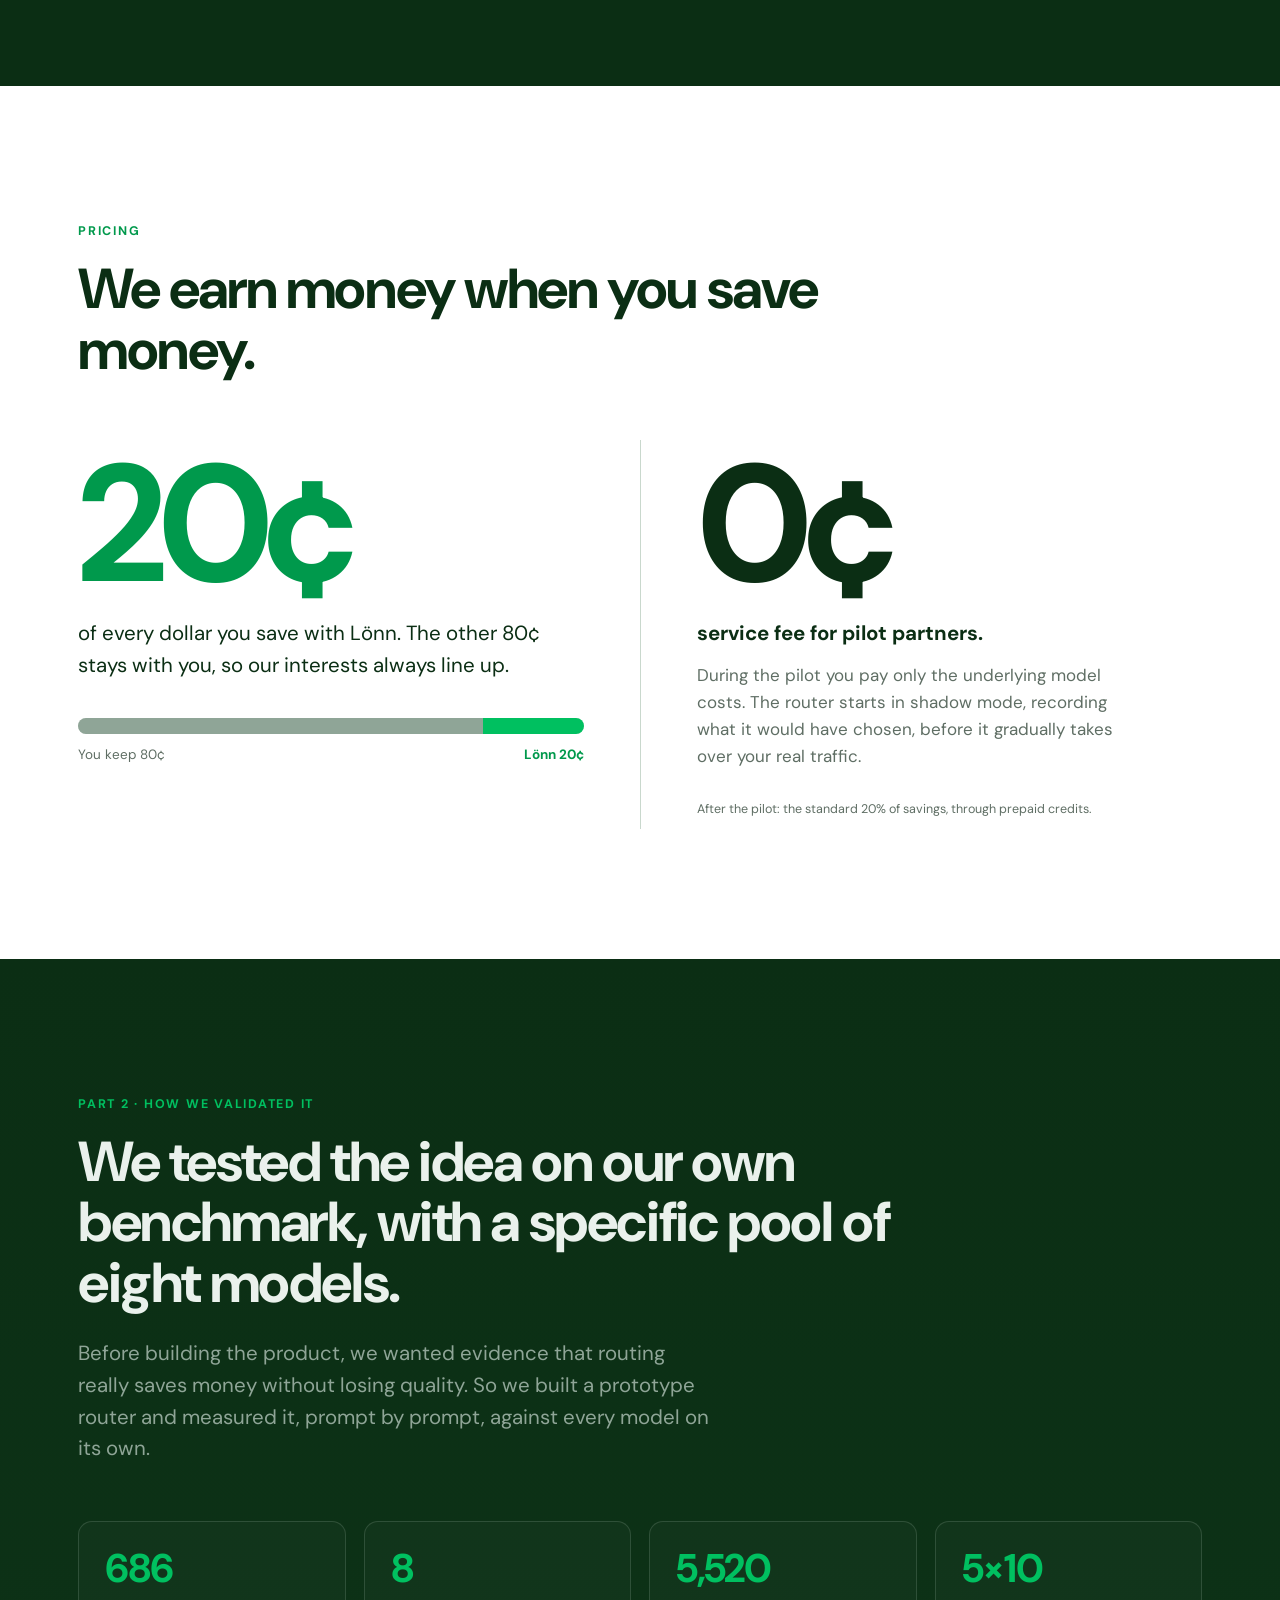
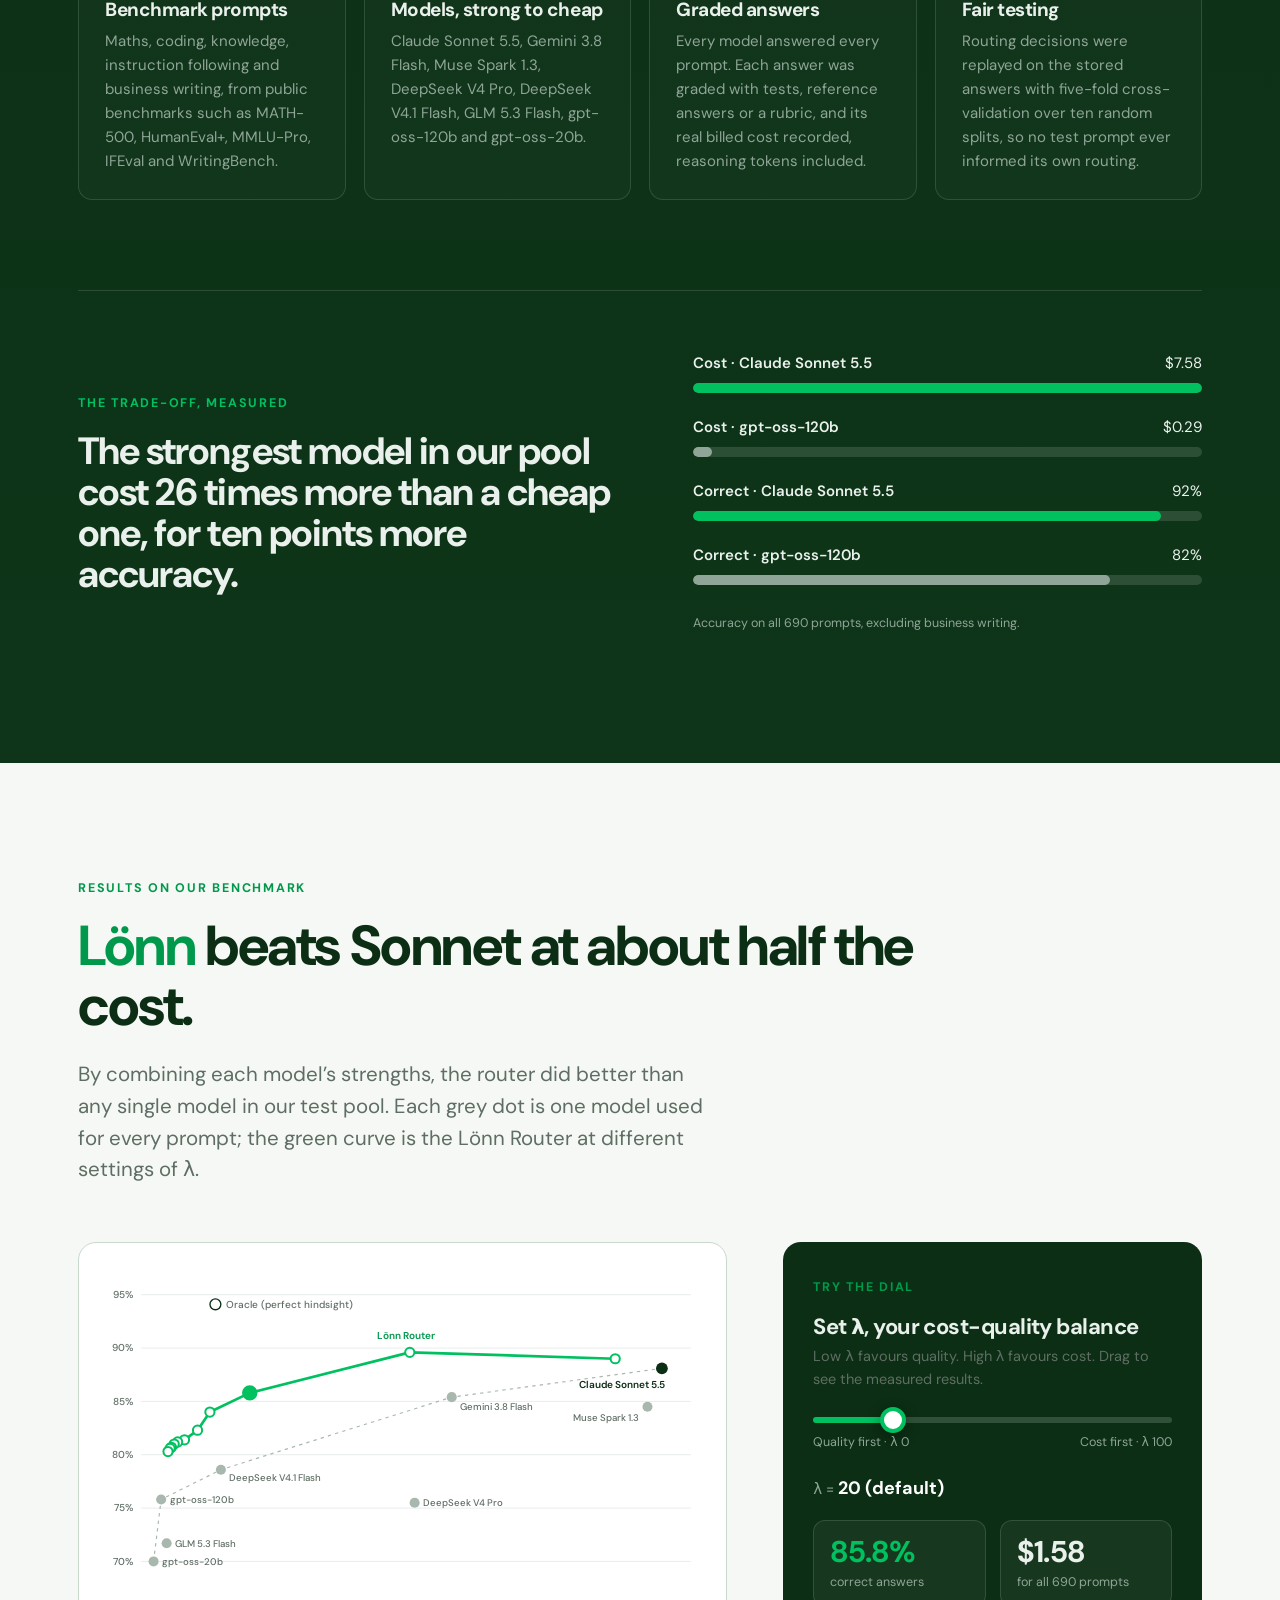
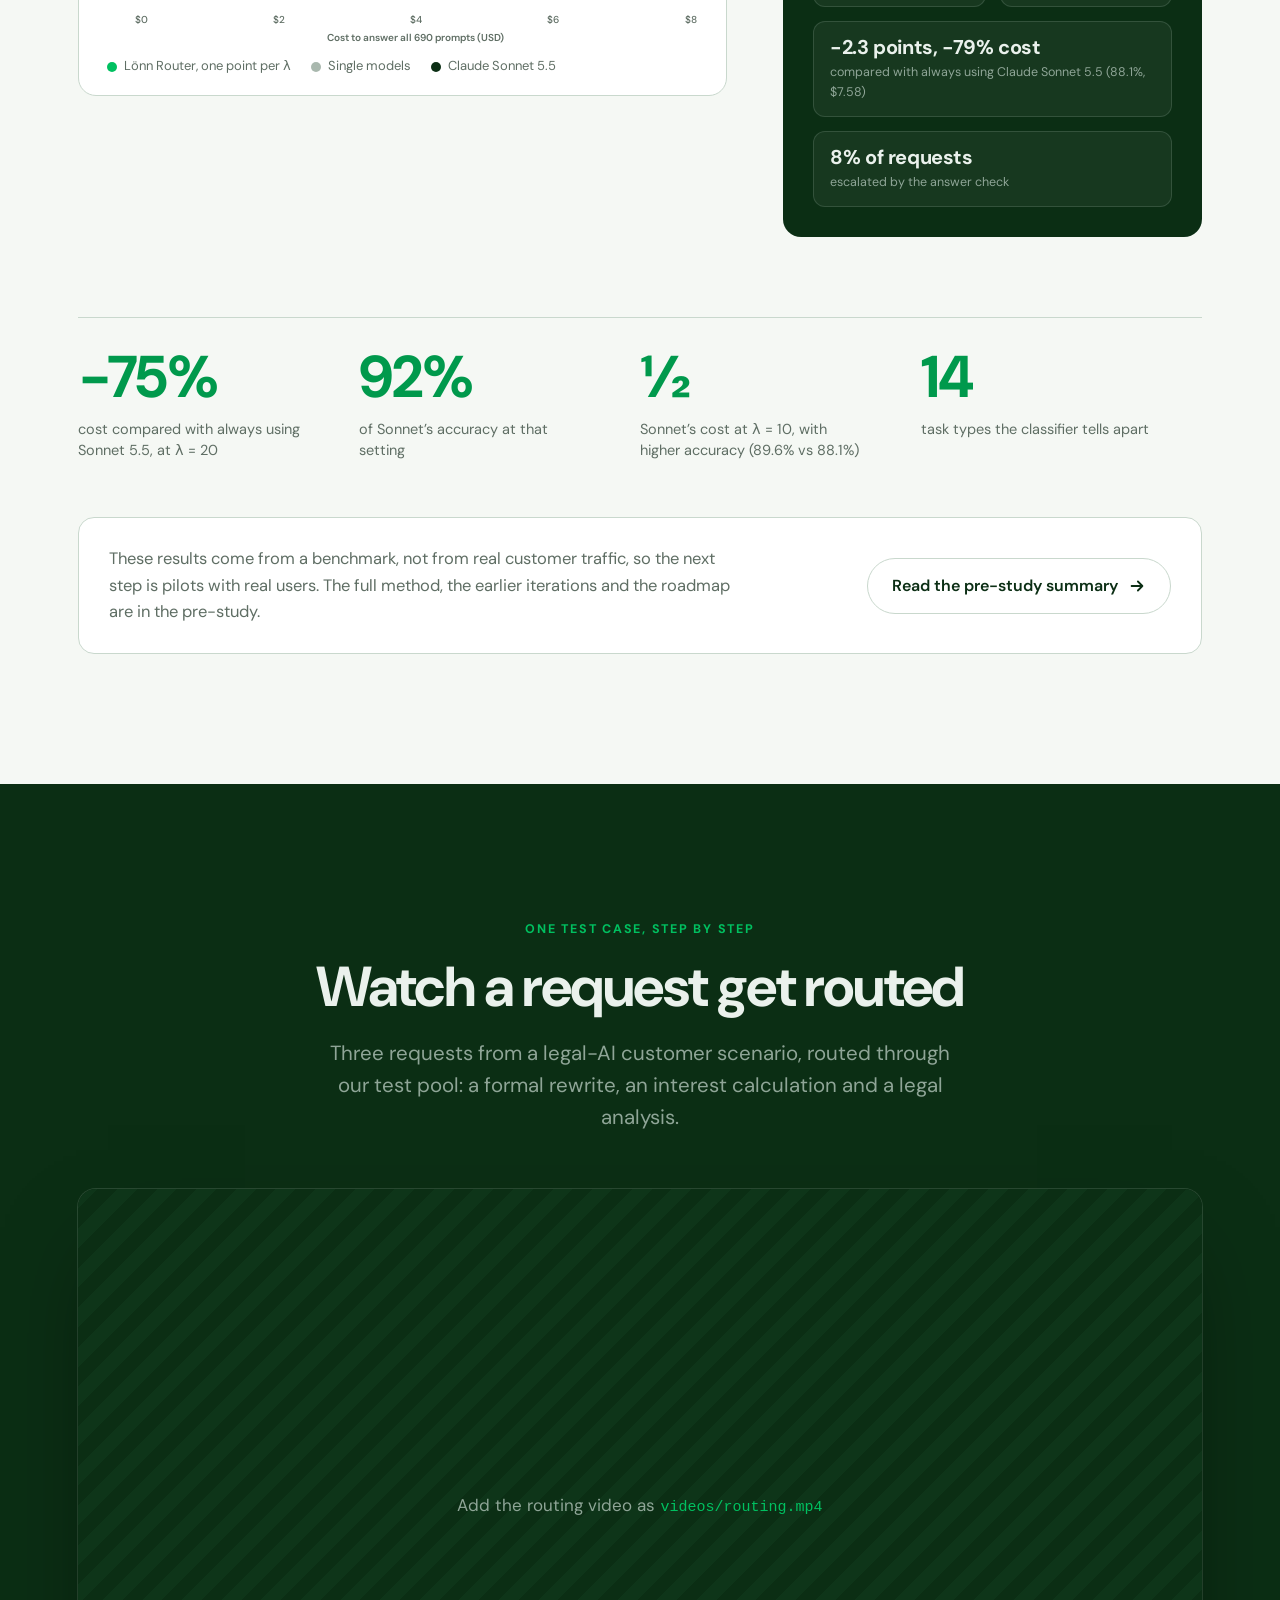
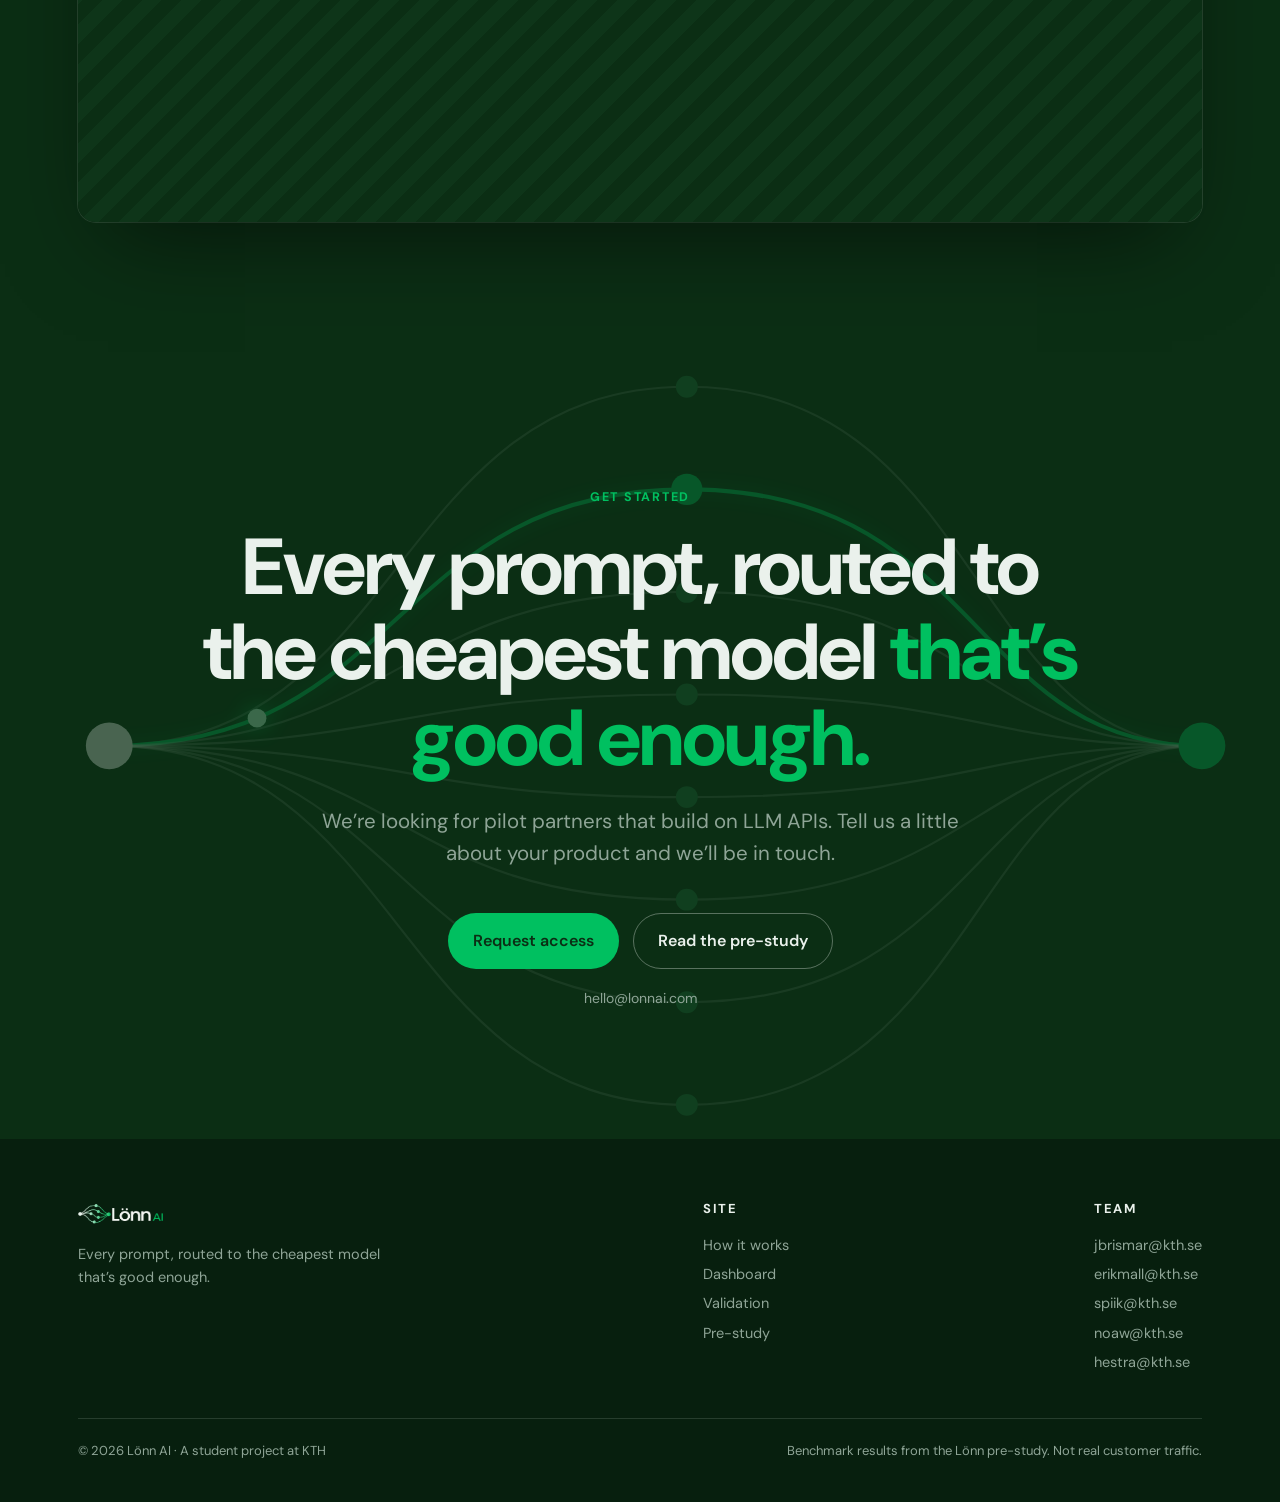
==== commit ca870376: "Replace the dashboard video with the 1080p version Co-Authored-By: Claude Fable 5.2 <noreply@anthrop" ====
--- a/index.html
+++ b/index.html
@@ -13,7 +13,7 @@
 <link rel="preconnect" href="https://fonts.googleapis.com">
 <link rel="preconnect" href="https://fonts.gstatic.com" crossorigin>
 <link href="https://fonts.googleapis.com/css2?family=DM+Sans:opsz,wght@9..40,400;9..40,500;9..40,600;9..40,700&display=swap" rel="stylesheet">
-<link rel="stylesheet" href="assets/css/style.css?v=202611111804">
+<link rel="stylesheet" href="assets/css/style.css?v=202611111810">
 </head>
 <body>
 <div class="progress" aria-hidden="true"></div>
@@ -240,8 +240,8 @@
       <div class="rule reveal"></div>
     </div>
     <div class="video-frame reveal">
-      <video preload="metadata" playsinline poster="assets/img/dashboard-poster.jpg">
-        <source src="videos/dashboard.mp4" type="video/mp4" onerror="this.closest('.video-frame').classList.add('missing')">
+      <video preload="metadata" playsinline poster="assets/img/dashboard-poster.jpg?v=202611111810">
+        <source src="videos/dashboard.mp4?v=202611111810" type="video/mp4" onerror="this.closest('.video-frame').classList.add('missing')">
       </video>
       <button class="play" aria-label="Play the dashboard video"><span><svg viewBox="0 0 24 24"><path d="M7 4.5v15l12-7.5z"/></svg></span></button>
       <div class="video-missing"><div>Add the dashboard video as <code>videos/dashboard.mp4</code></div></div>
@@ -424,6 +424,6 @@
   </div>
 </footer>
 
-<script src="assets/js/main.js?v=202611111804"></script>
+<script src="assets/js/main.js?v=202611111810"></script>
 </body>
 </html>
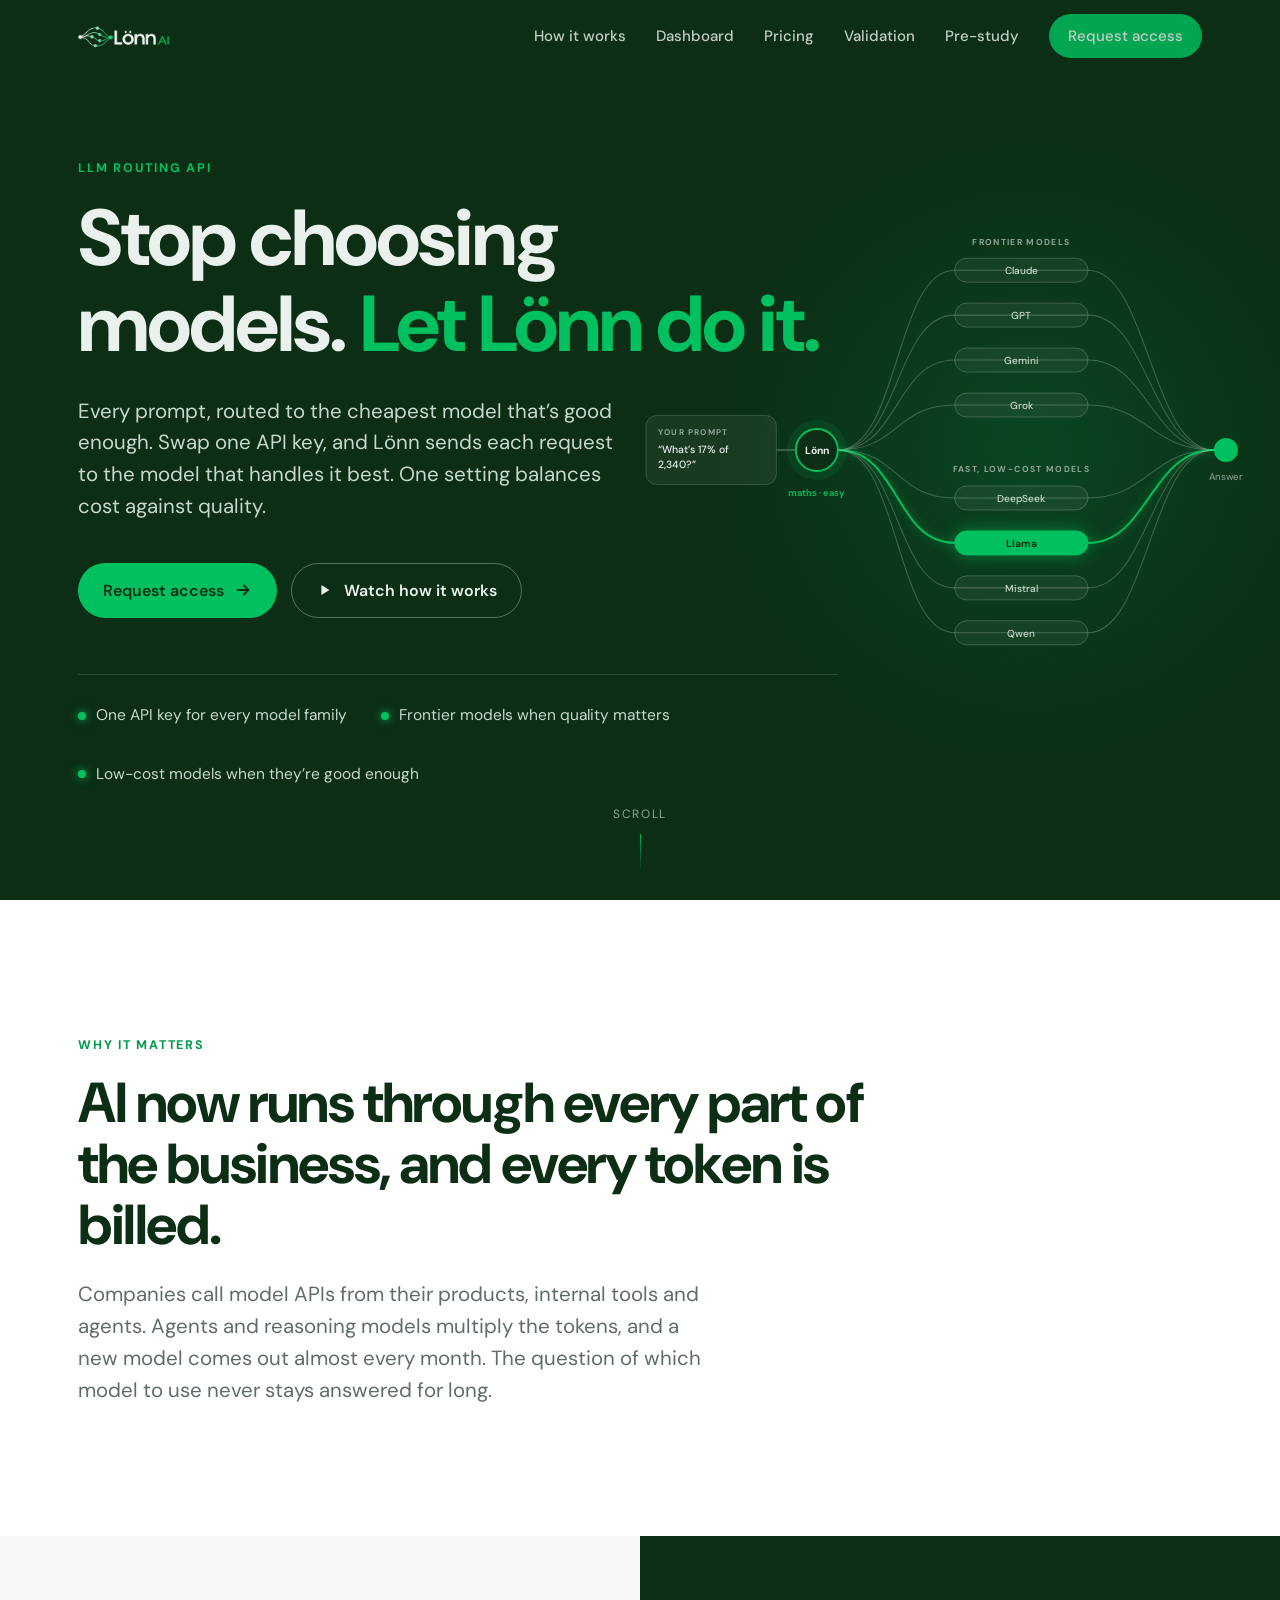
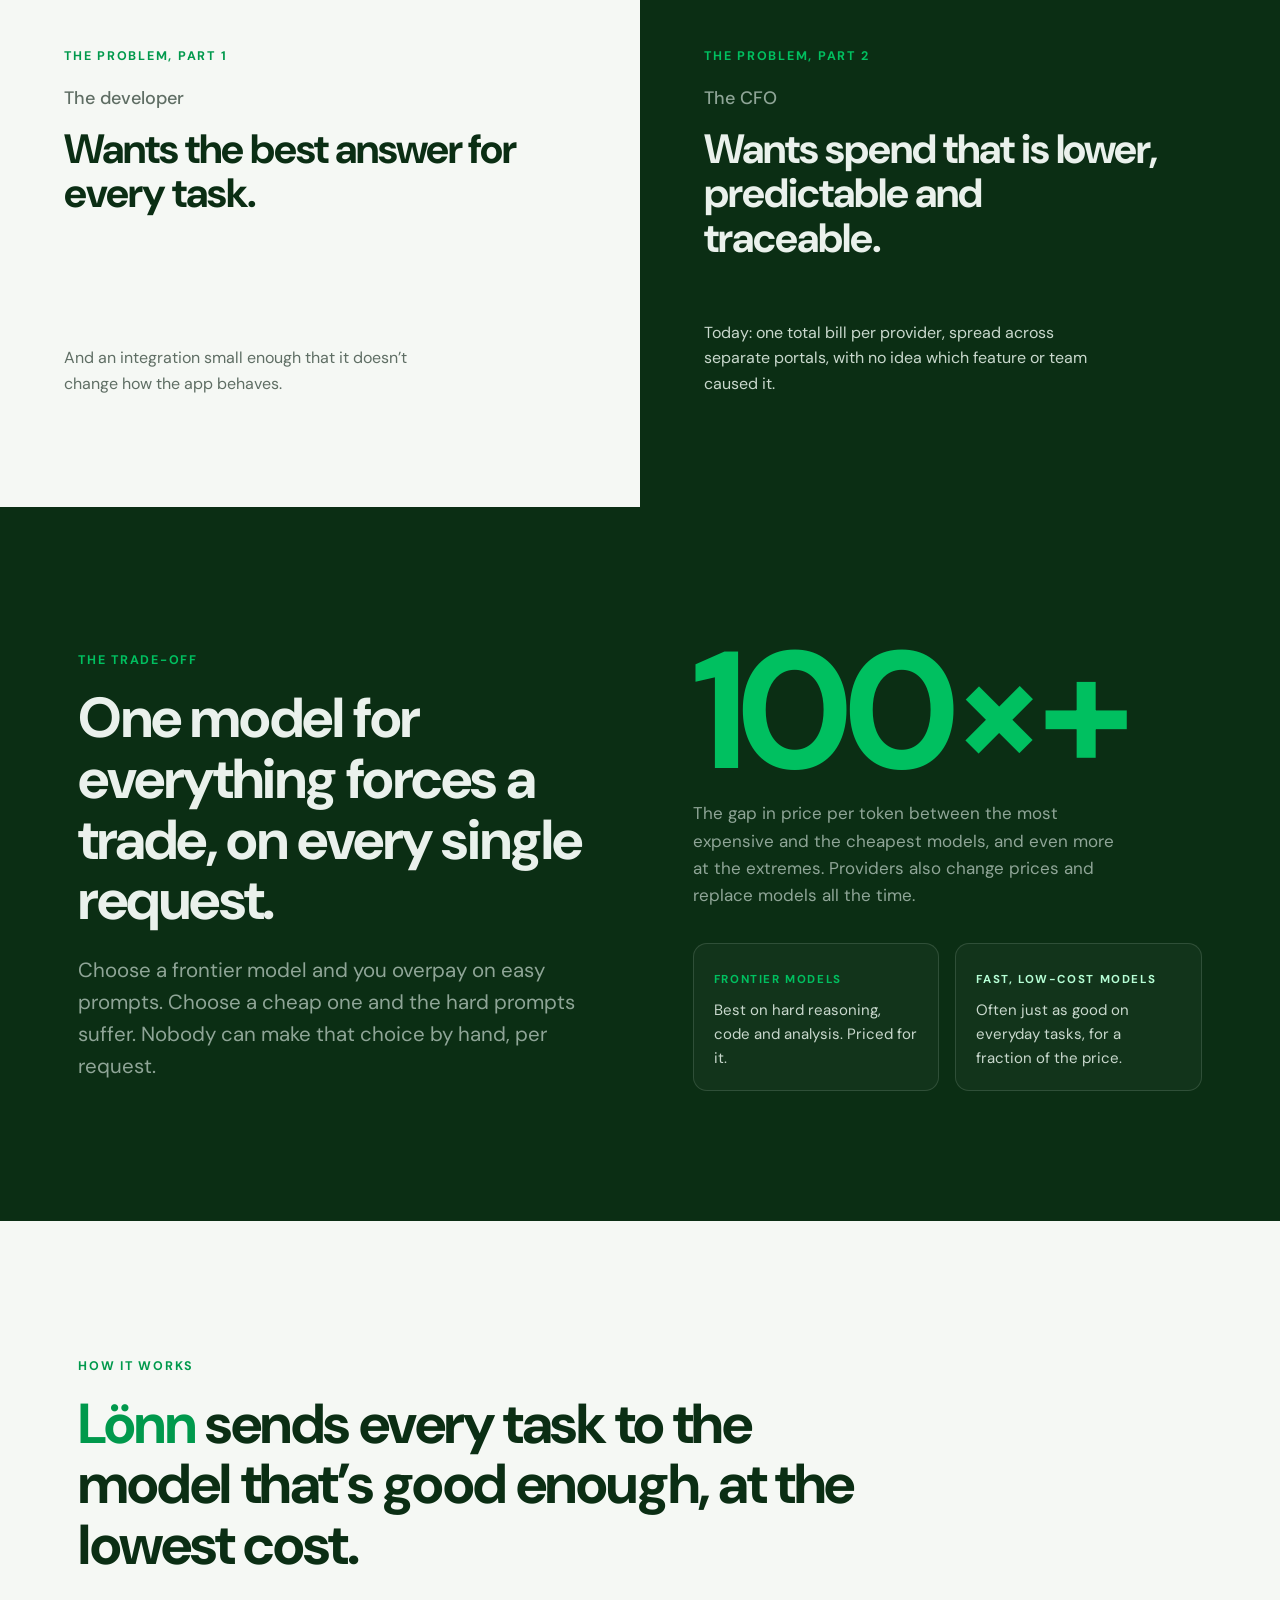
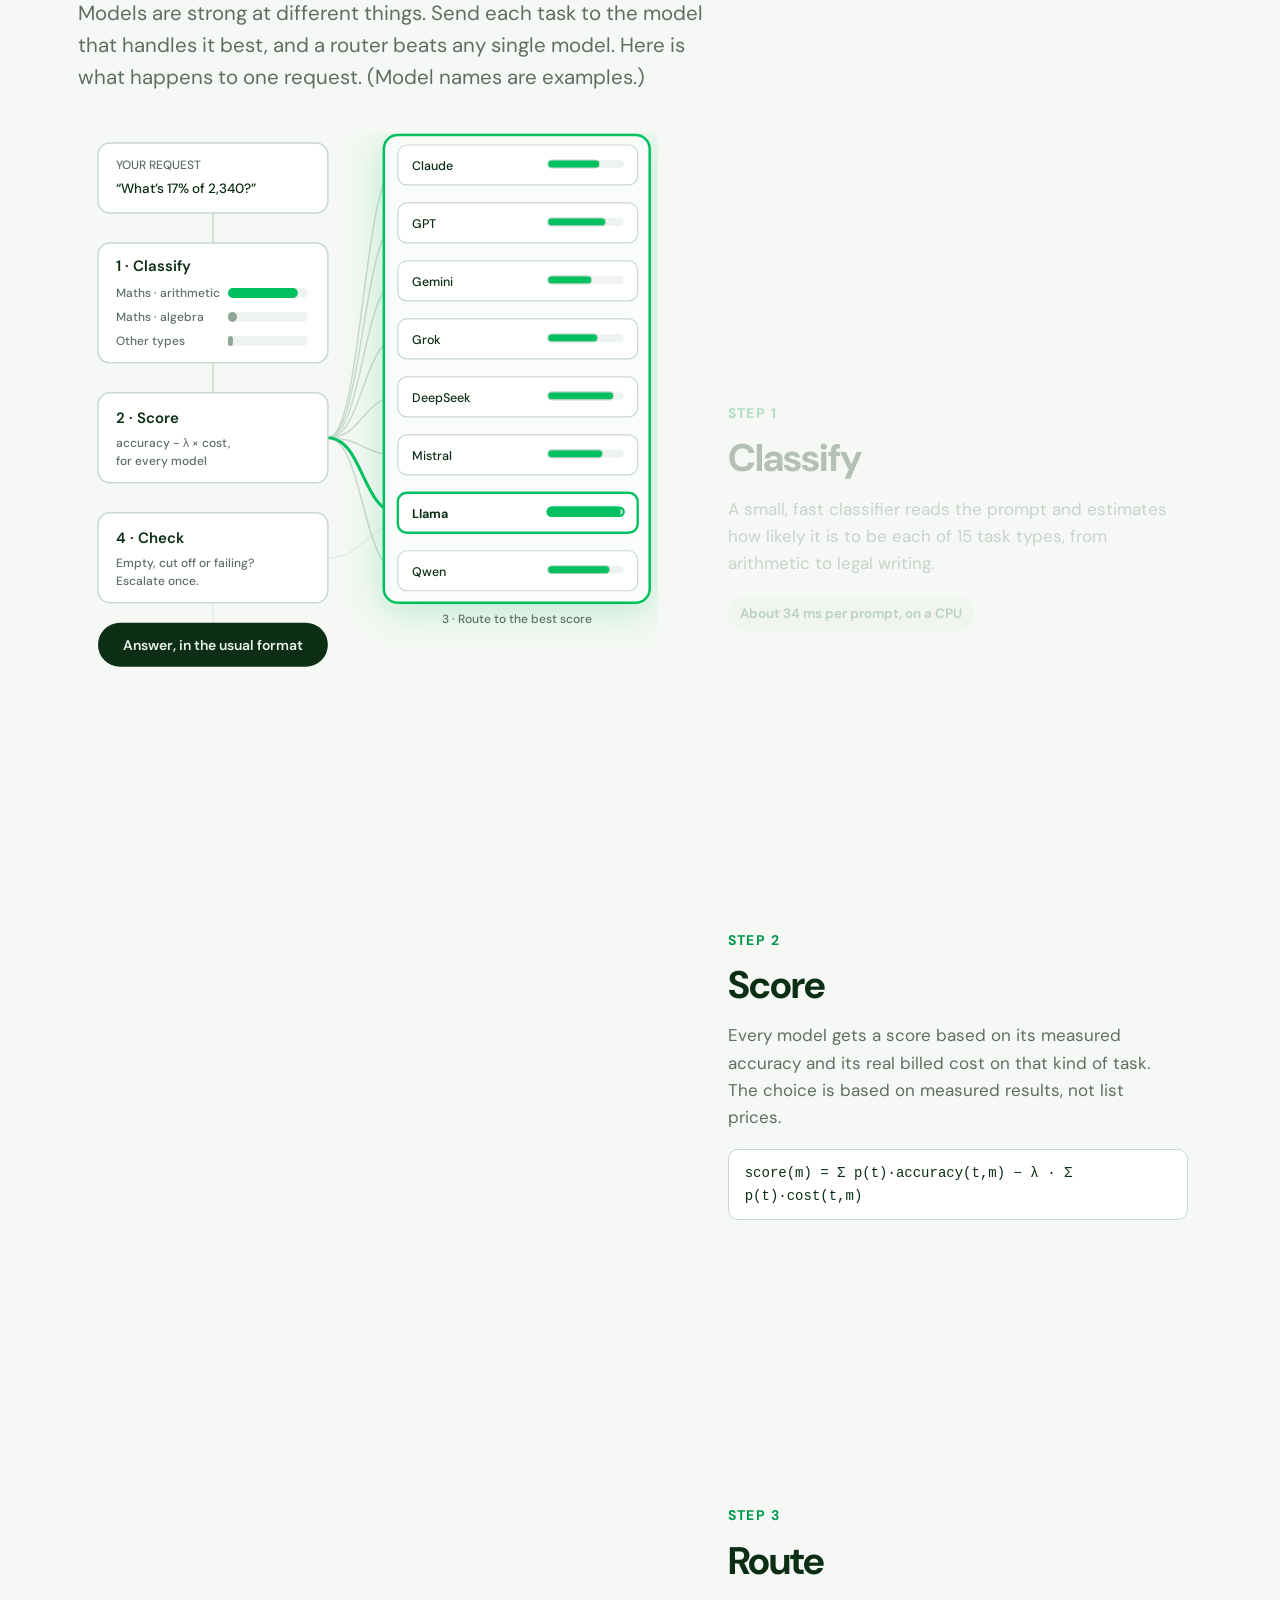
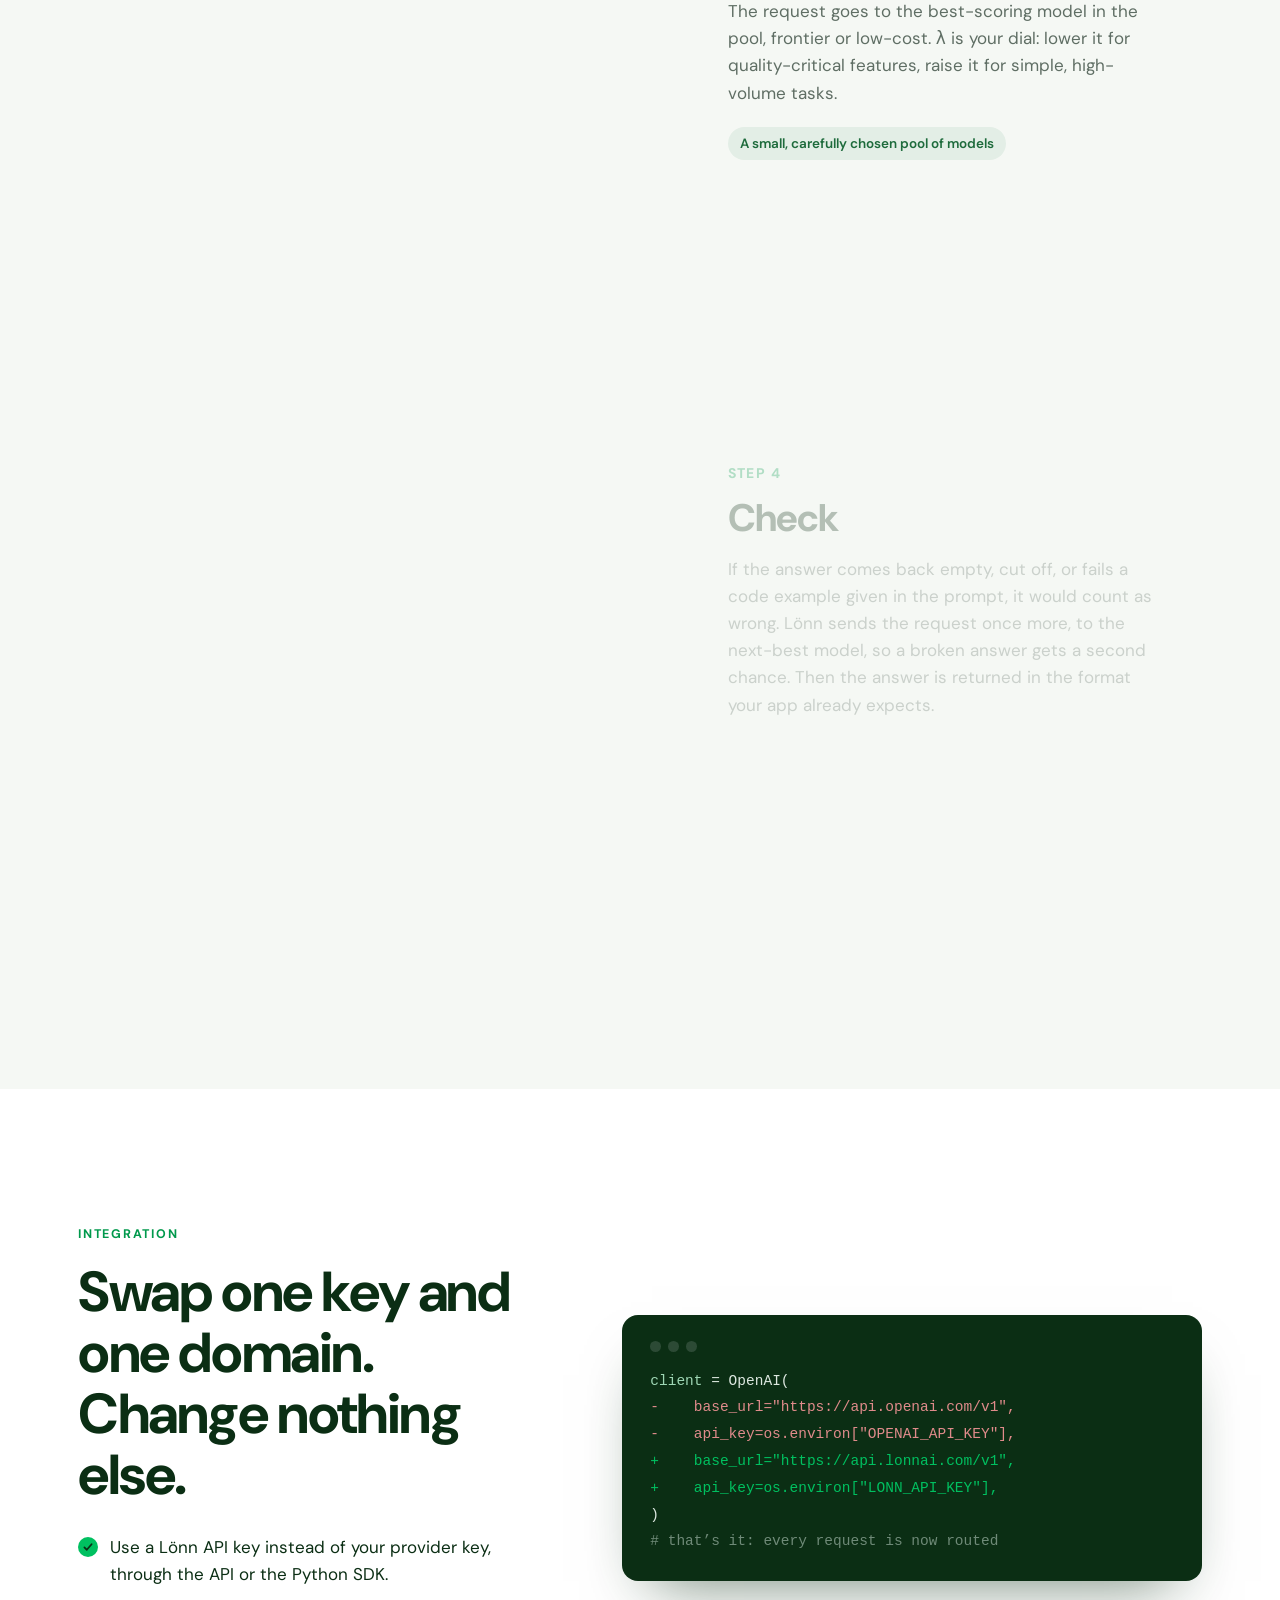
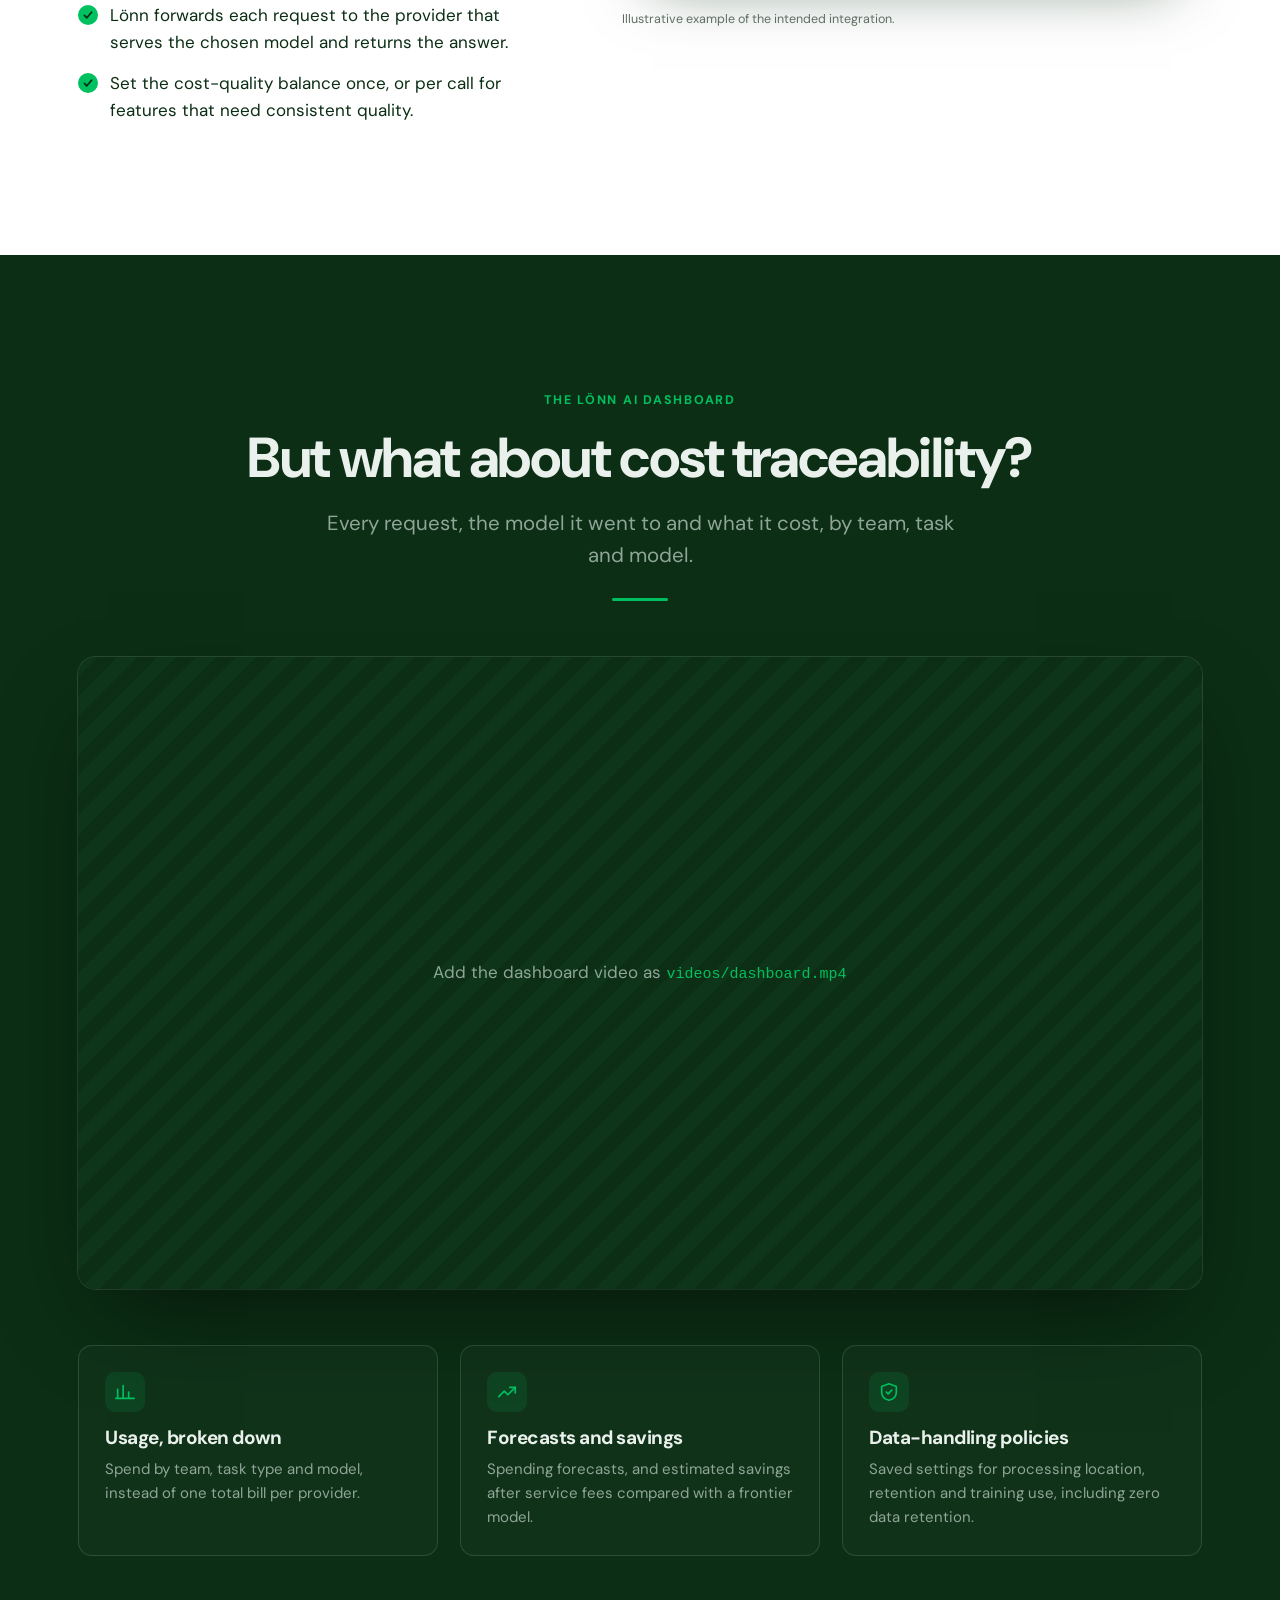
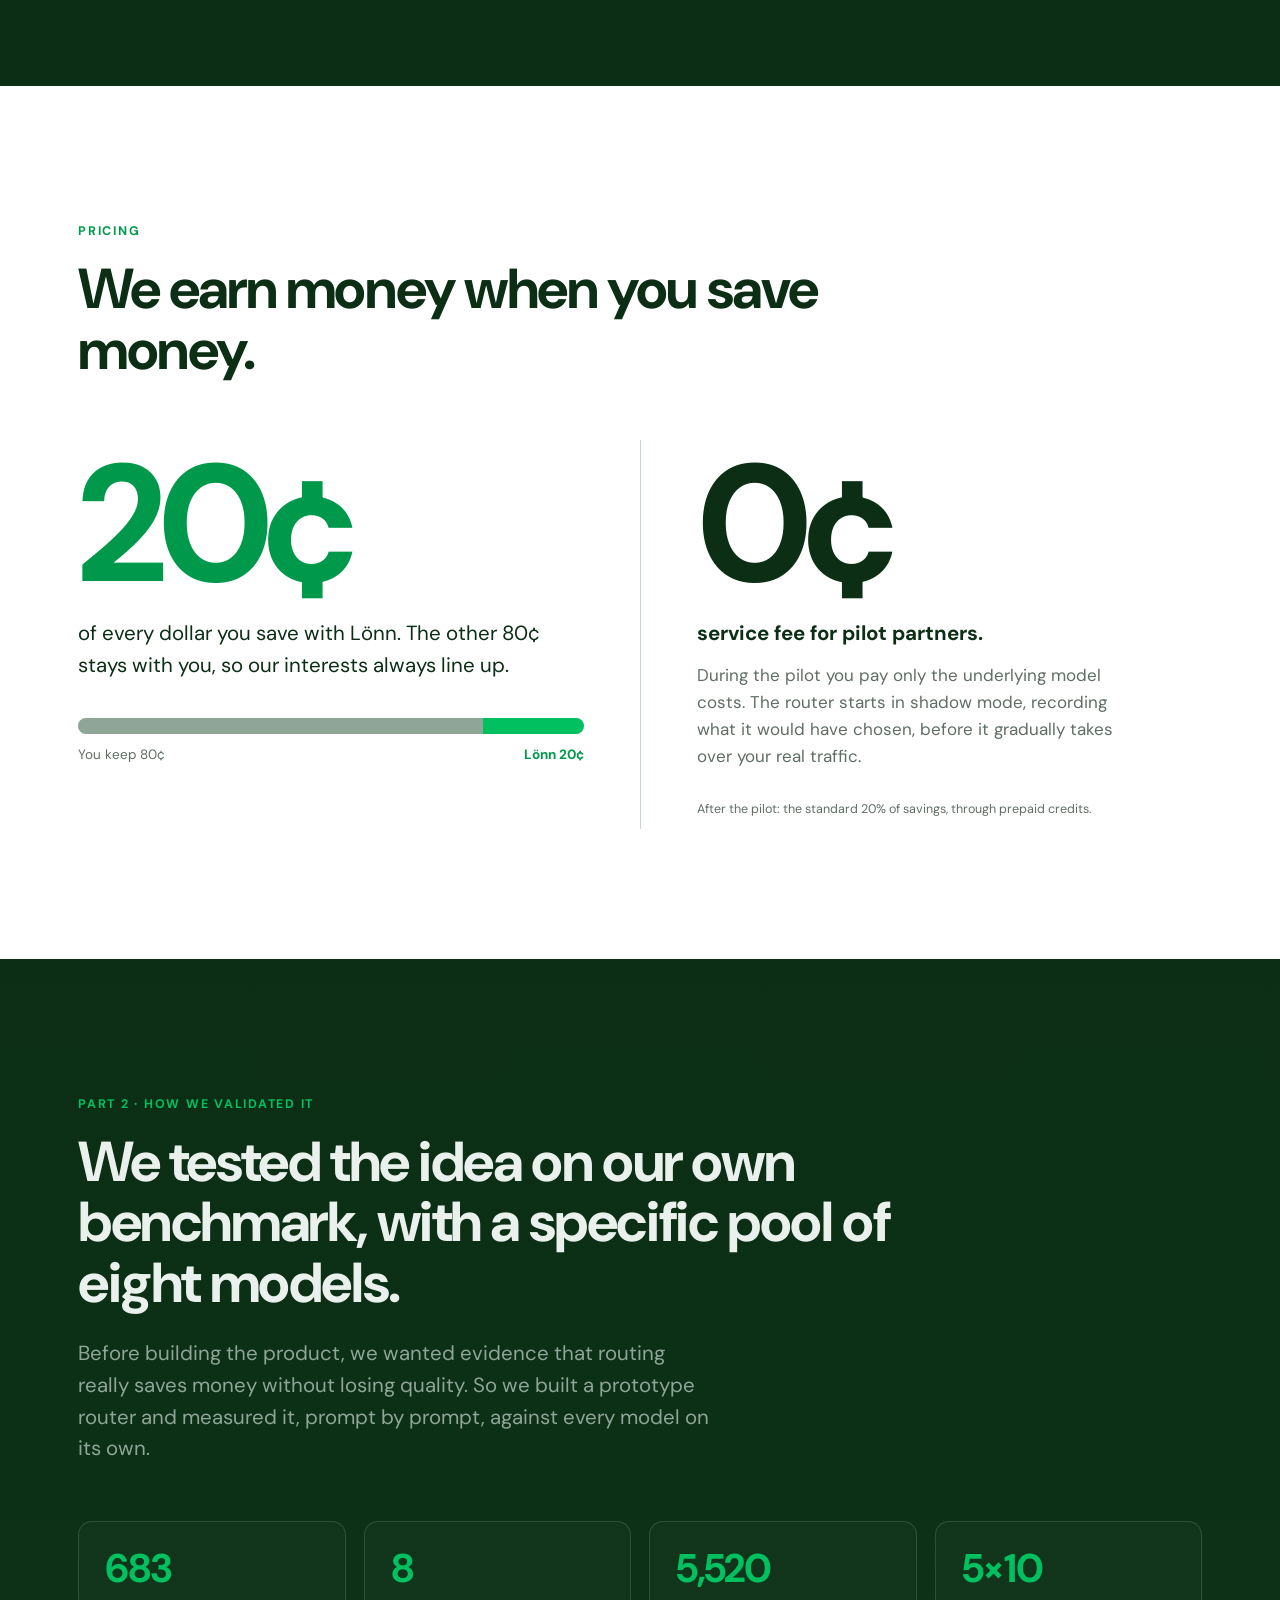
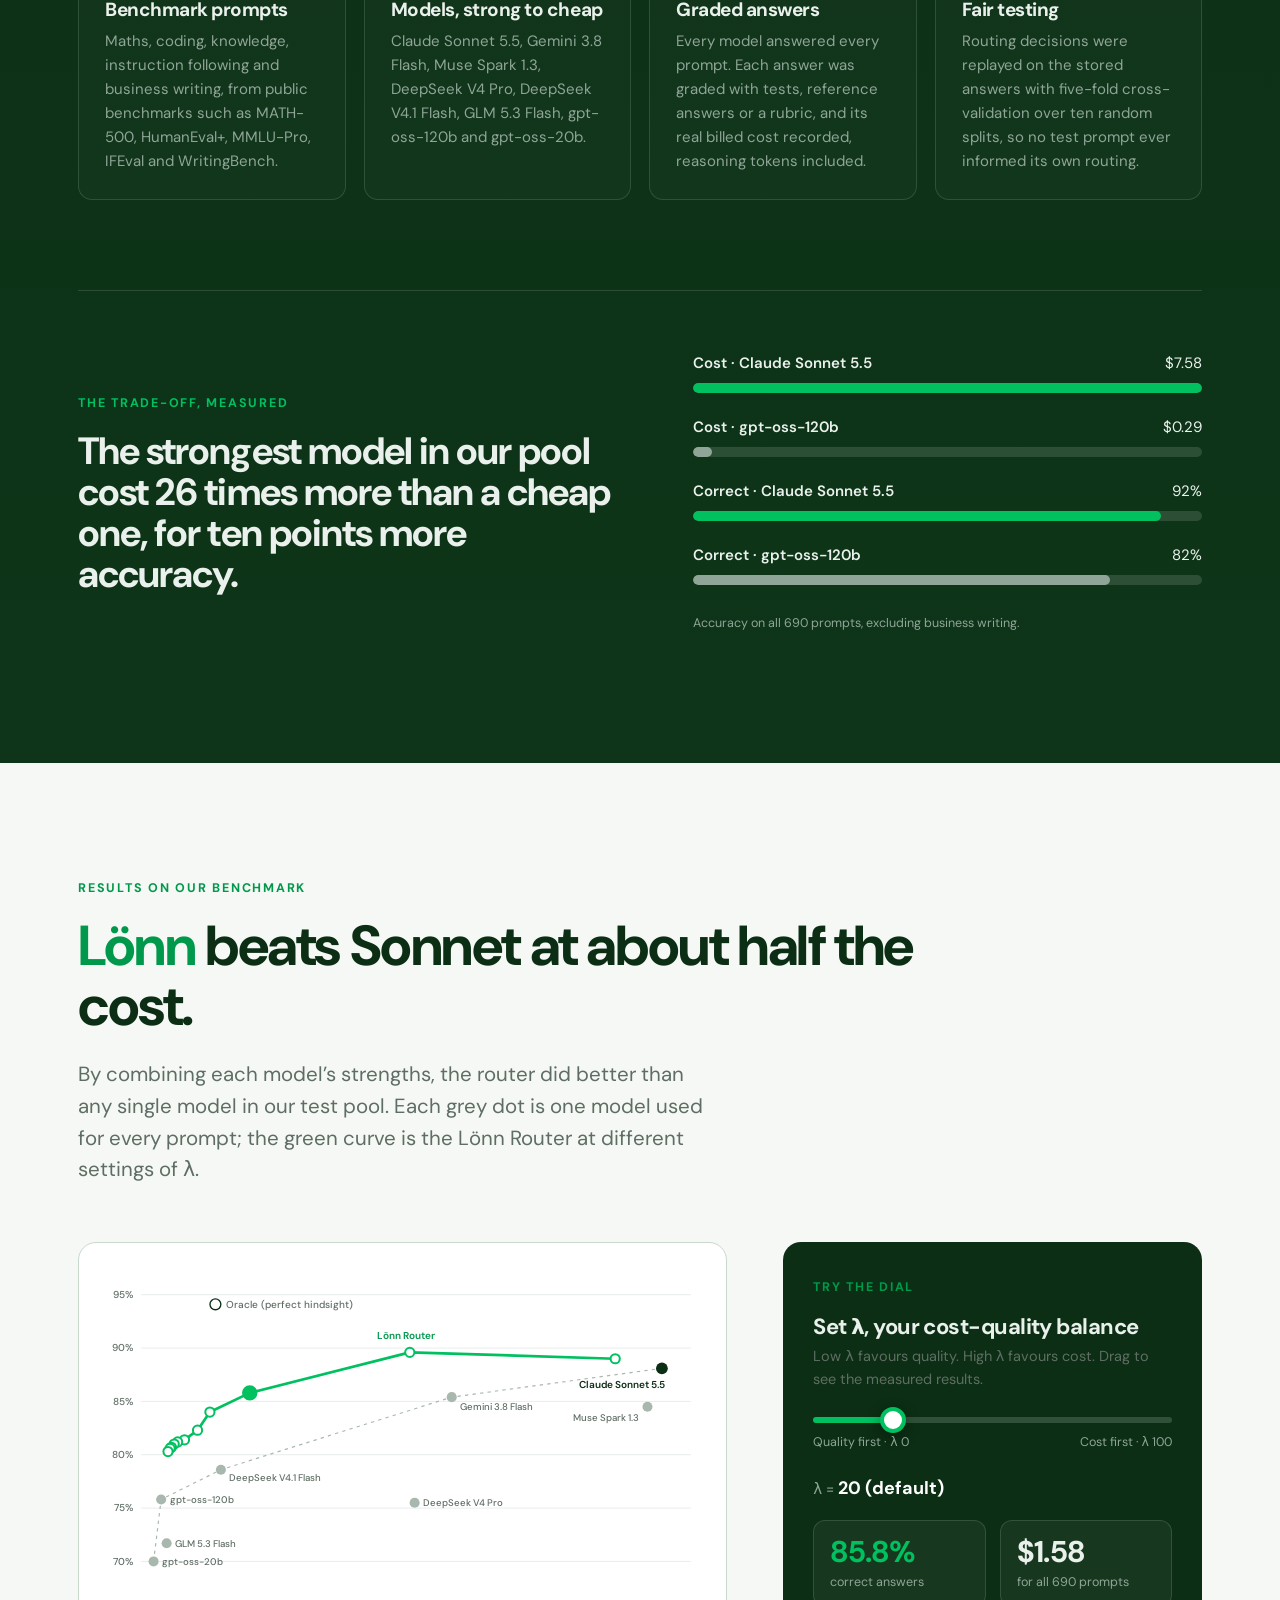
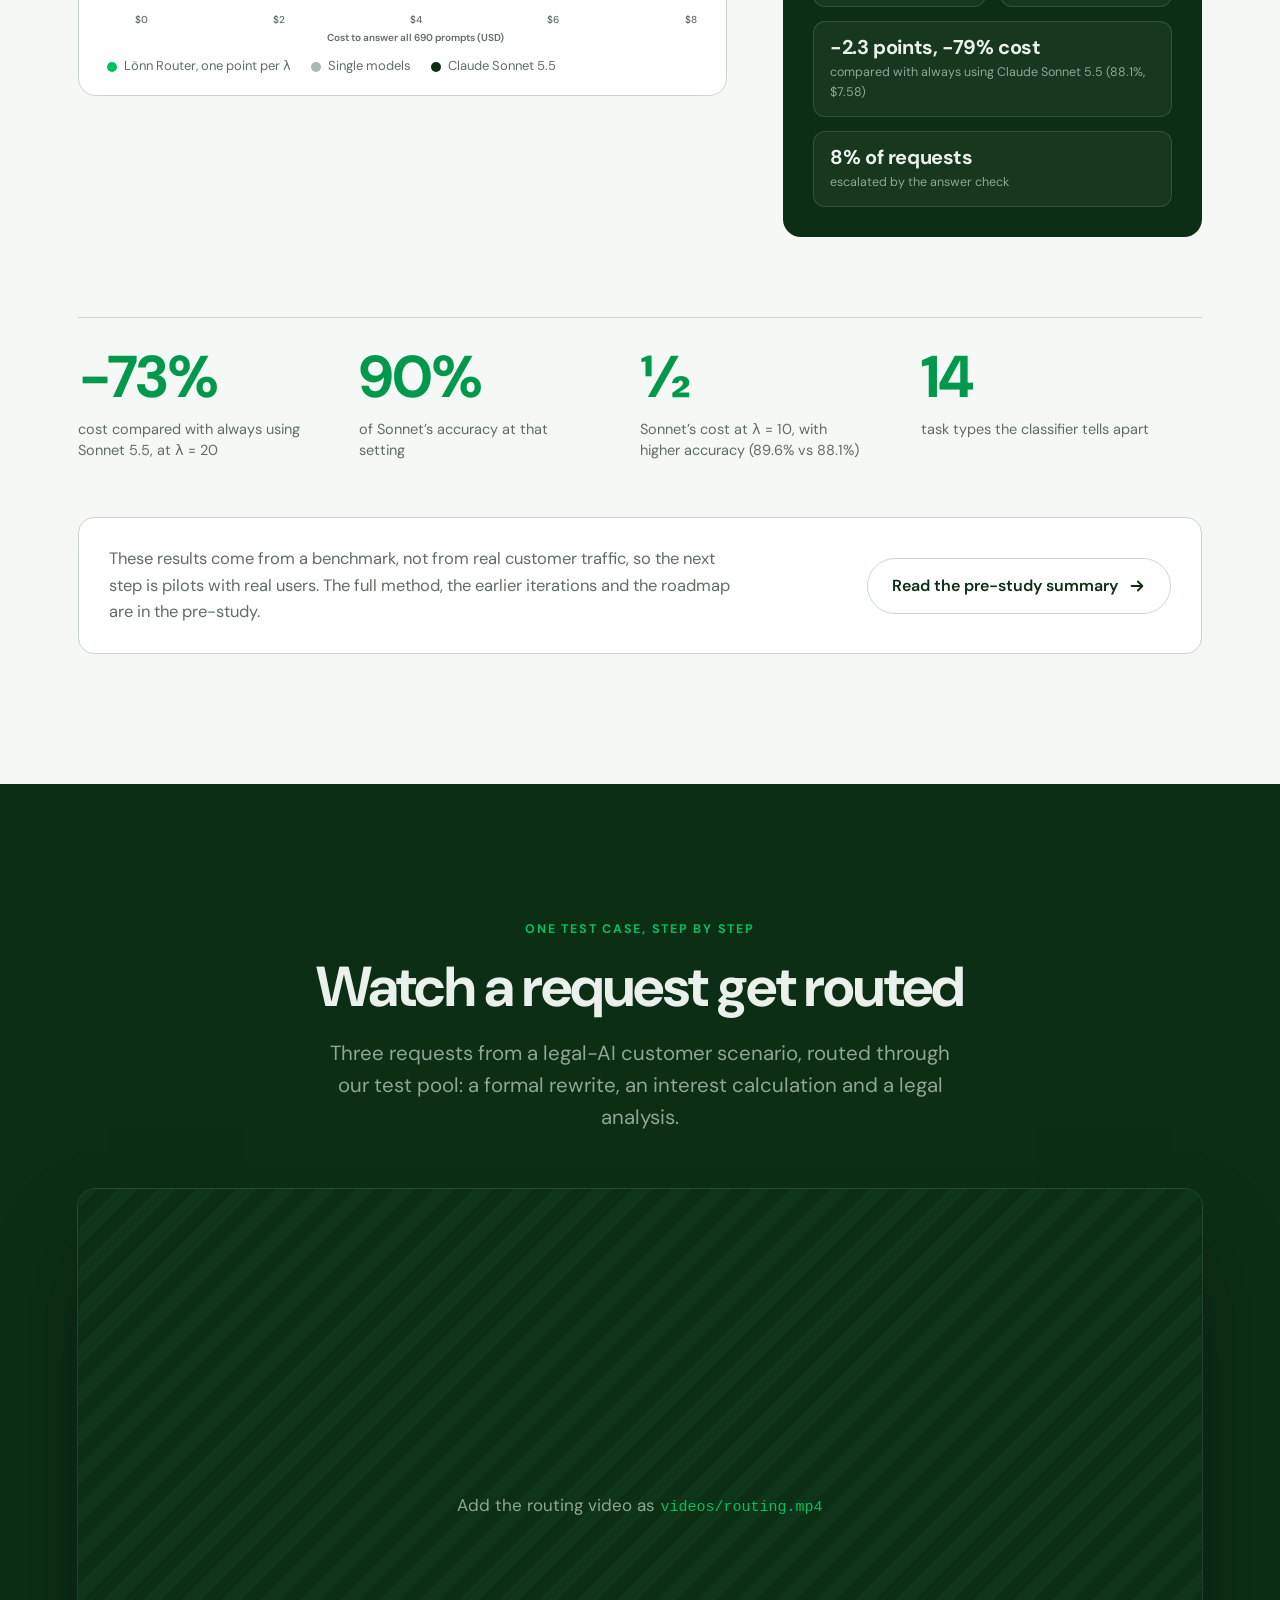
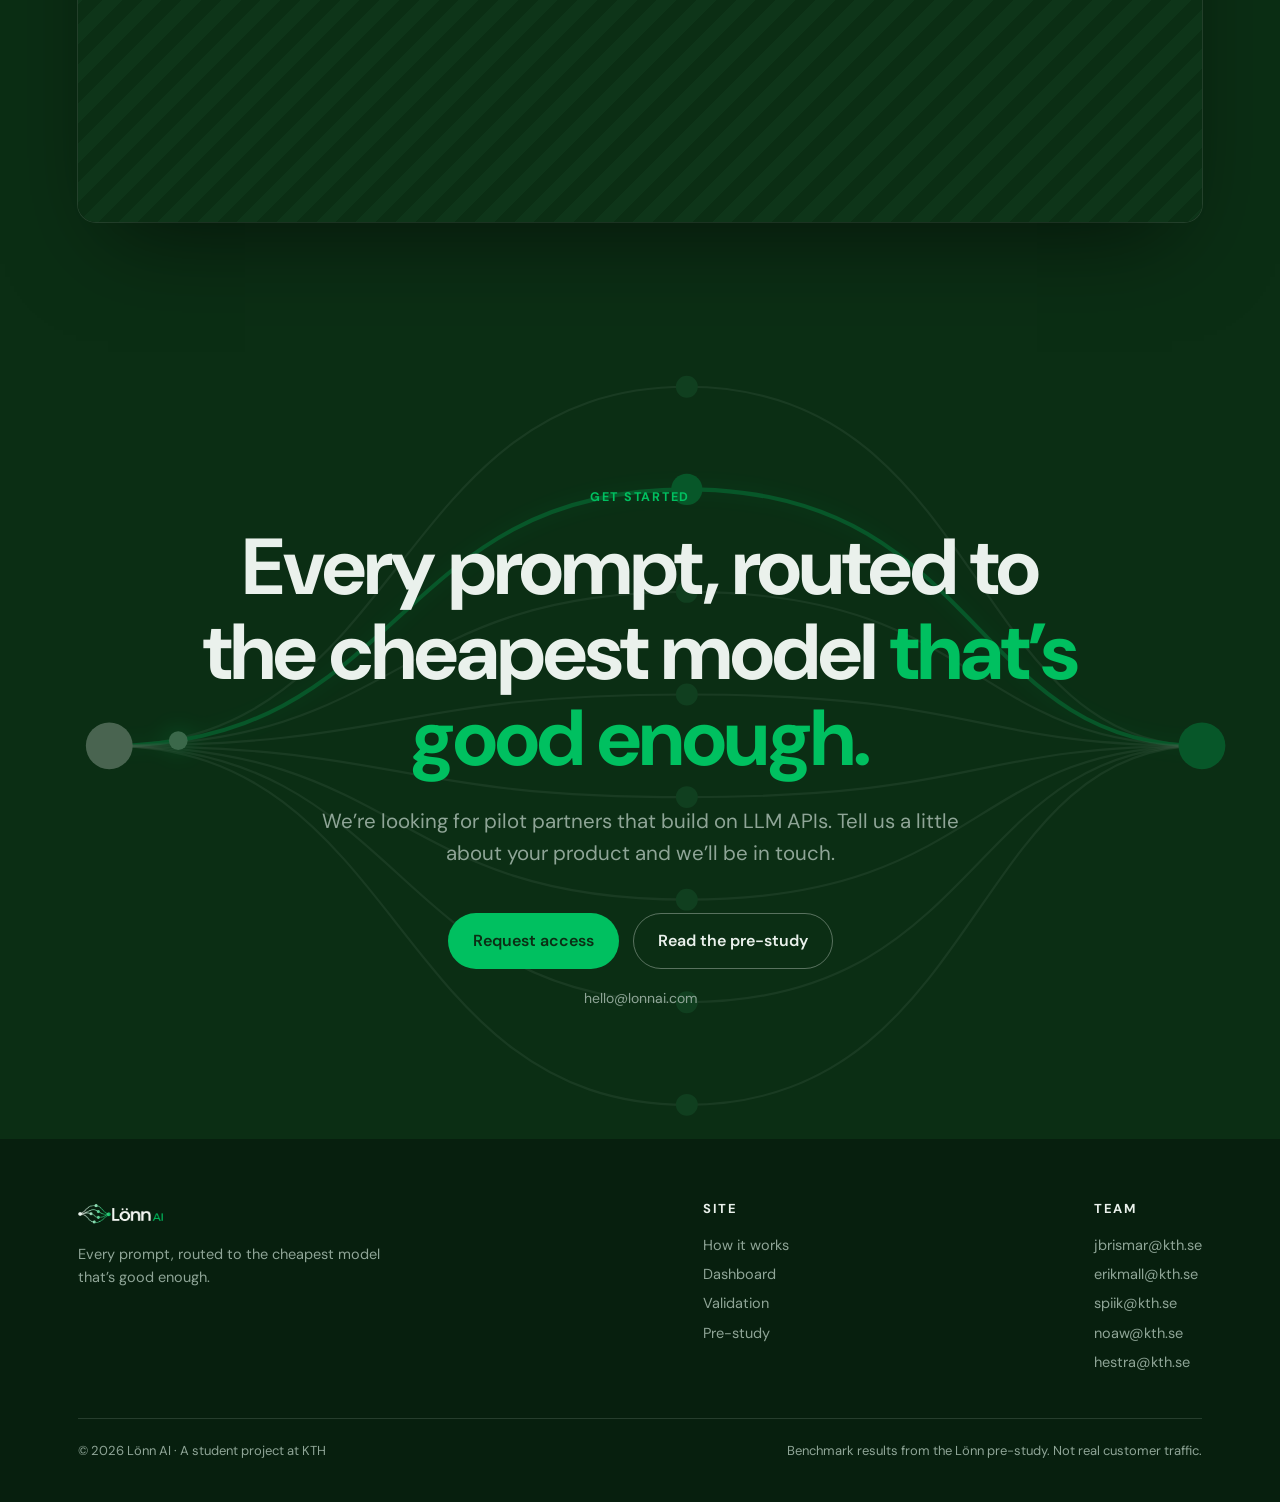
==== commit f62fe508: "Pre-study: link to the full report PDF Co-Authored-By: Claude Fable 5.2 <noreply@anthropic.com> Clau" ====
--- a/index.html
+++ b/index.html
@@ -13,7 +13,7 @@
 <link rel="preconnect" href="https://fonts.googleapis.com">
 <link rel="preconnect" href="https://fonts.gstatic.com" crossorigin>
 <link href="https://fonts.googleapis.com/css2?family=DM+Sans:opsz,wght@9..40,400;9..40,500;9..40,600;9..40,700&display=swap" rel="stylesheet">
-<link rel="stylesheet" href="assets/css/style.css?v=202611111810">
+<link rel="stylesheet" href="assets/css/style.css?v=202611111841">
 </head>
 <body>
 <div class="progress" aria-hidden="true"></div>
@@ -424,6 +424,6 @@
   </div>
 </footer>
 
-<script src="assets/js/main.js?v=202611111810"></script>
+<script src="assets/js/main.js?v=202611111841"></script>
 </body>
 </html>
--- a/assets/css/style.css
+++ b/assets/css/style.css
@@ -448,3 +448,5 @@
 .defs dd{margin:4px 0 0;font-size:14.5px;color:var(--muted);line-height:1.5}
 @media (max-width:760px){.defs{grid-template-columns:1fr}}
 @media (max-width:760px){table.tight th,table.tight td{padding:9px 5px;font-size:12px}table.tight th{font-size:9.5px;letter-spacing:0}table.tight td:first-child,table.tight th:first-child{padding-left:10px}table.tight td:last-child,table.tight th:last-child{padding-right:10px}}
+.ps-note{margin-top:28px;font-size:14.5px;color:var(--muted-dark)}
+.ps-note a{color:var(--signal);text-underline-offset:3px}
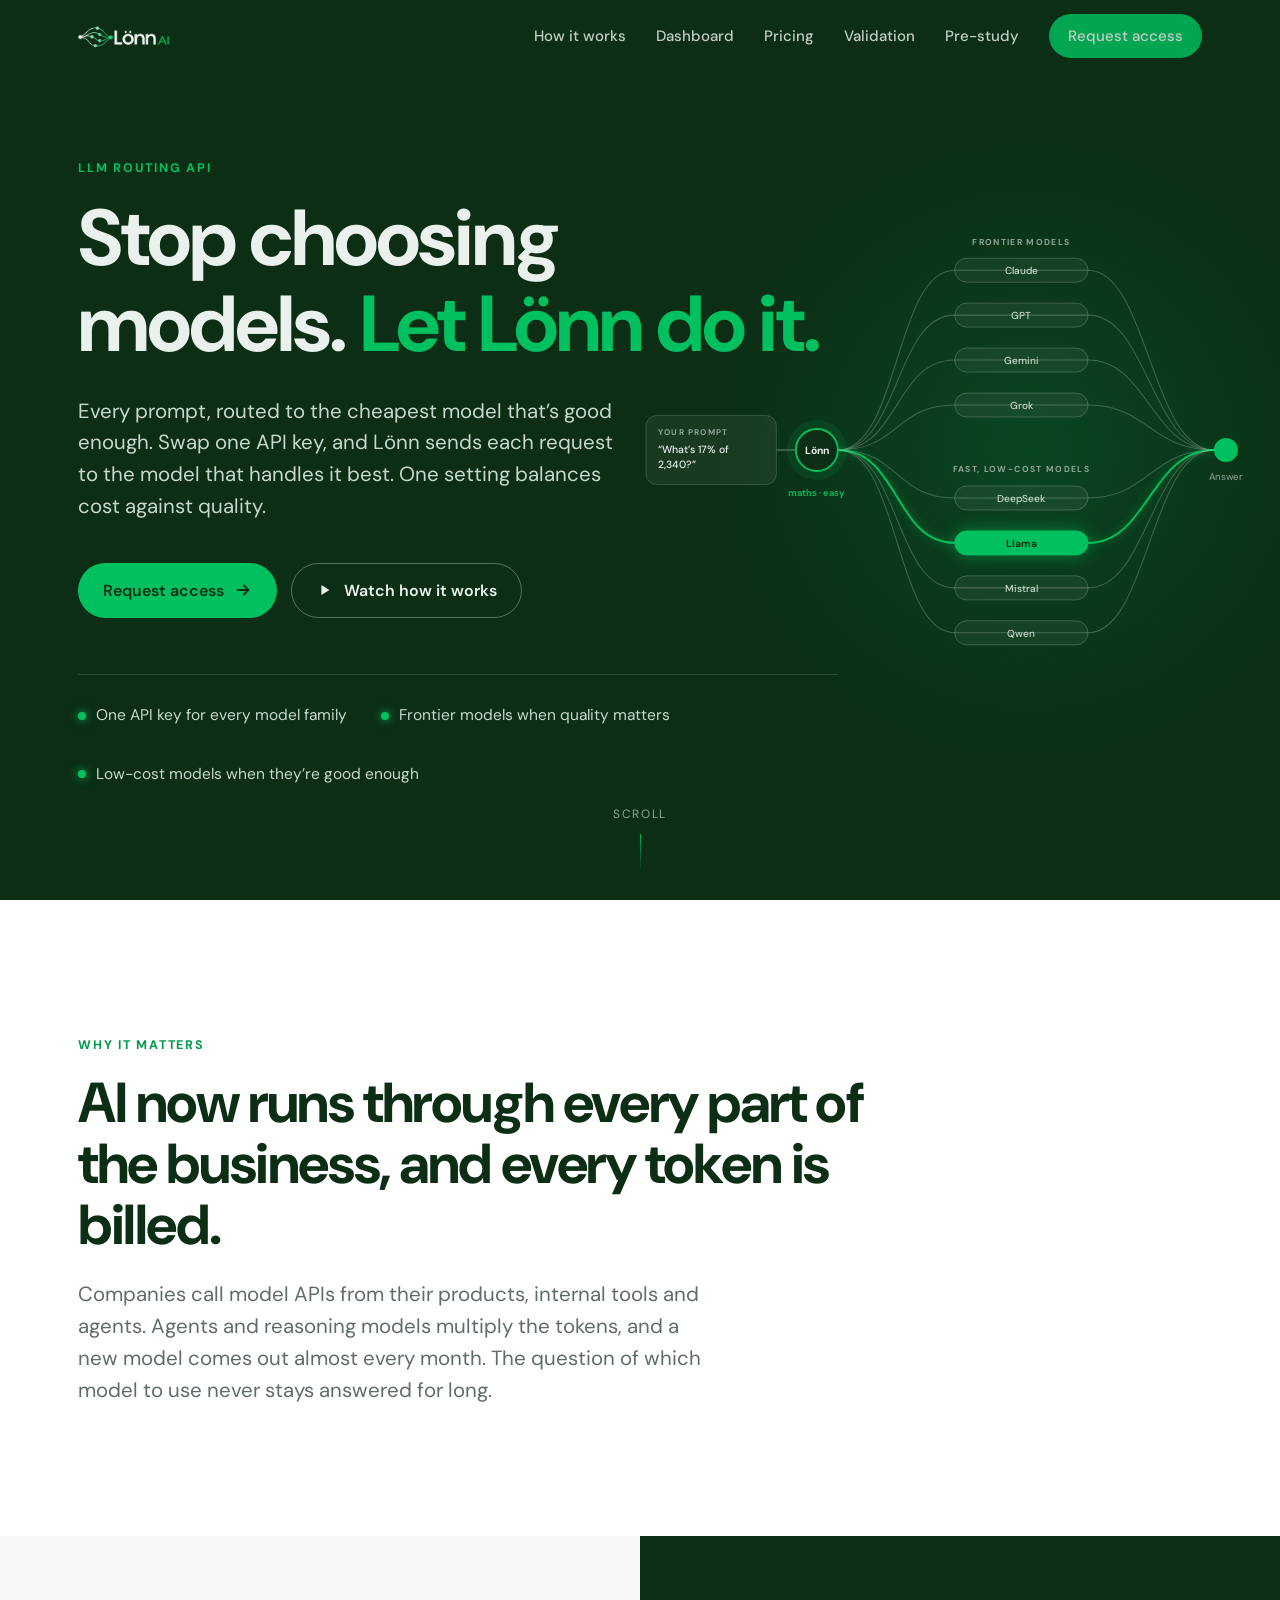
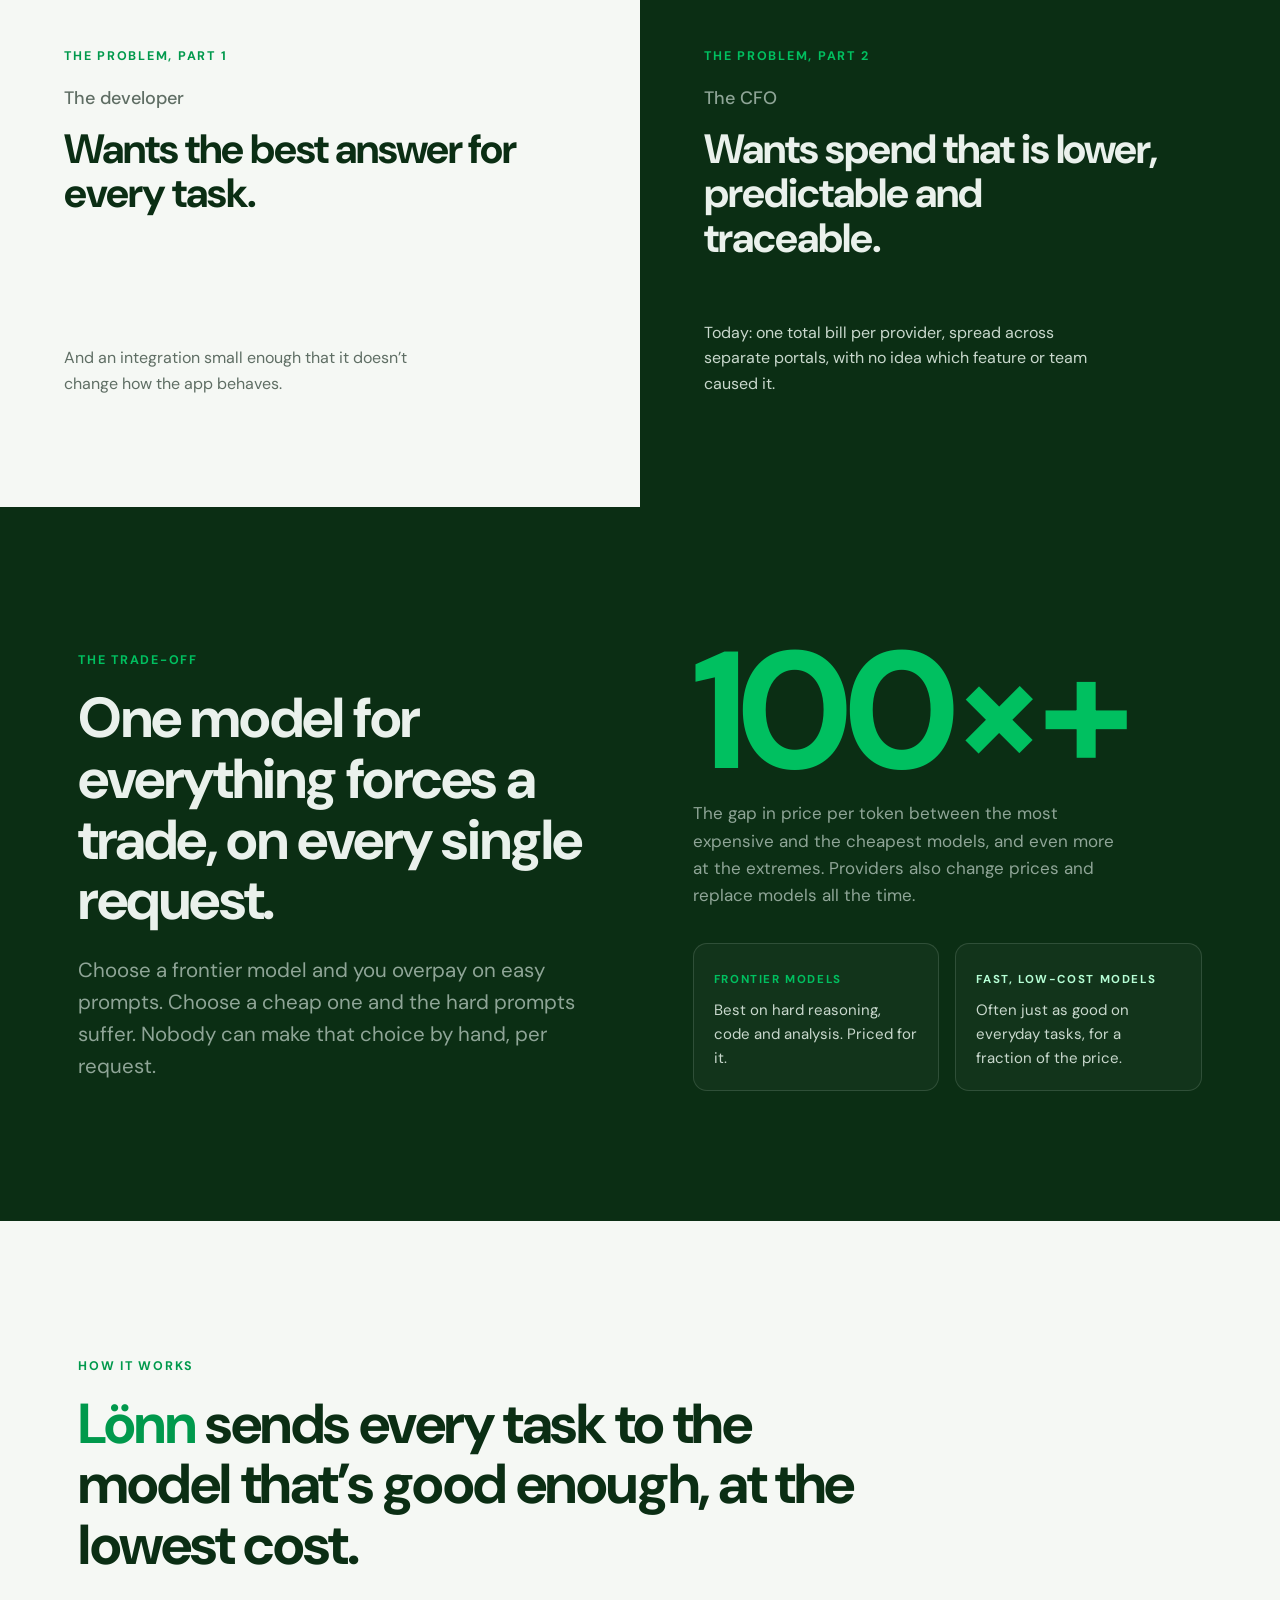
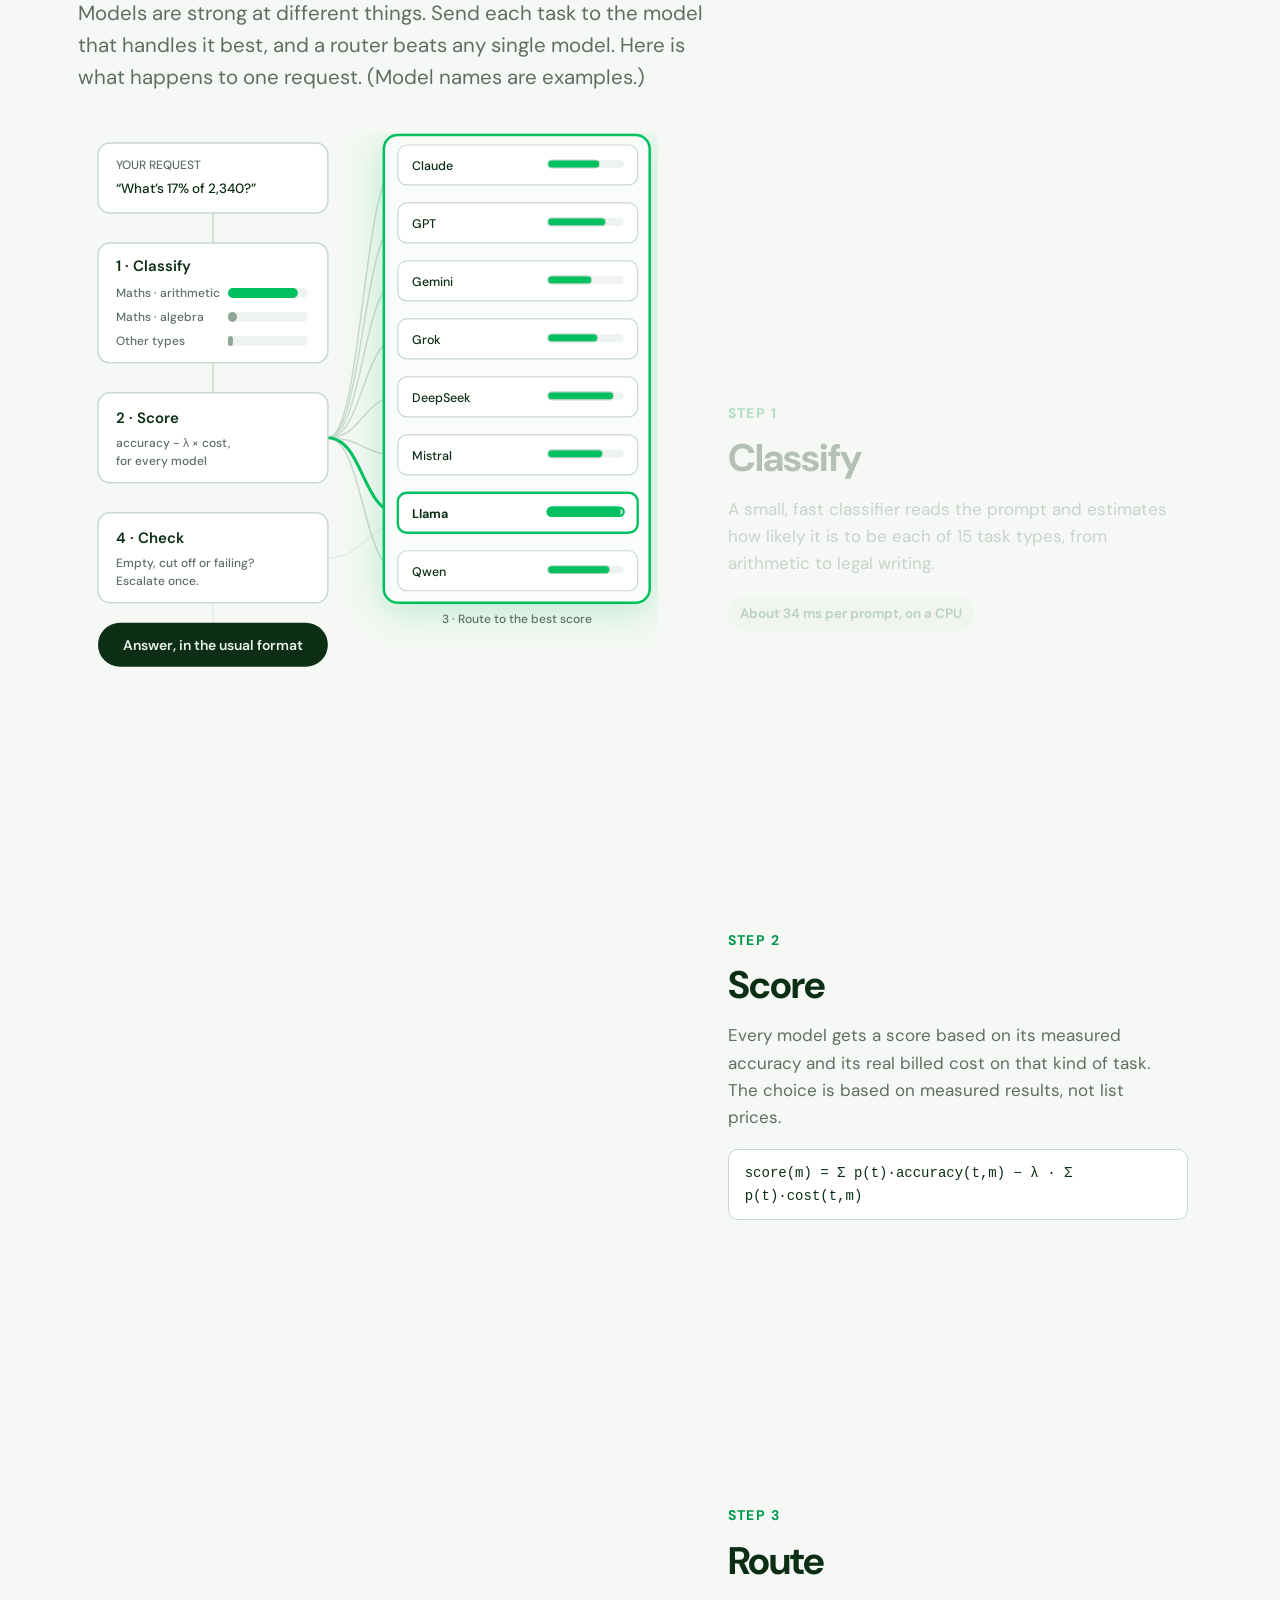
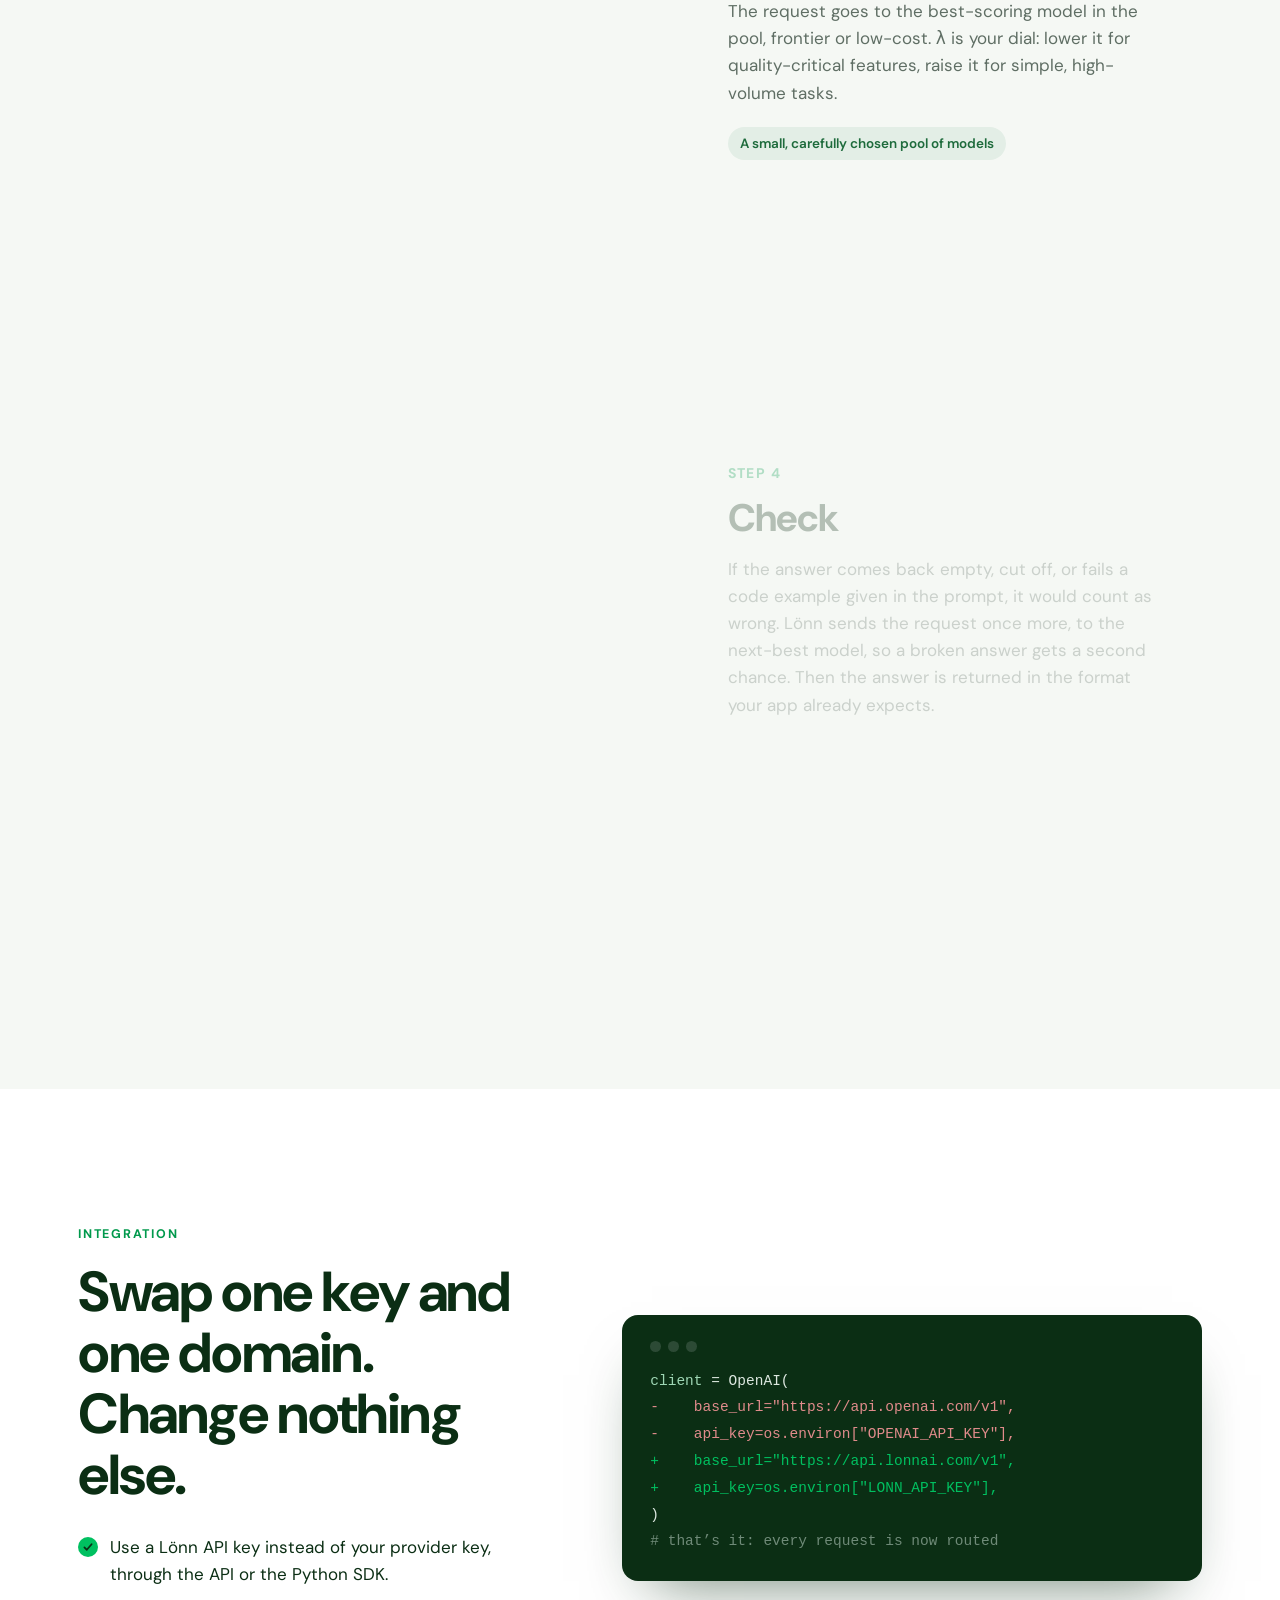
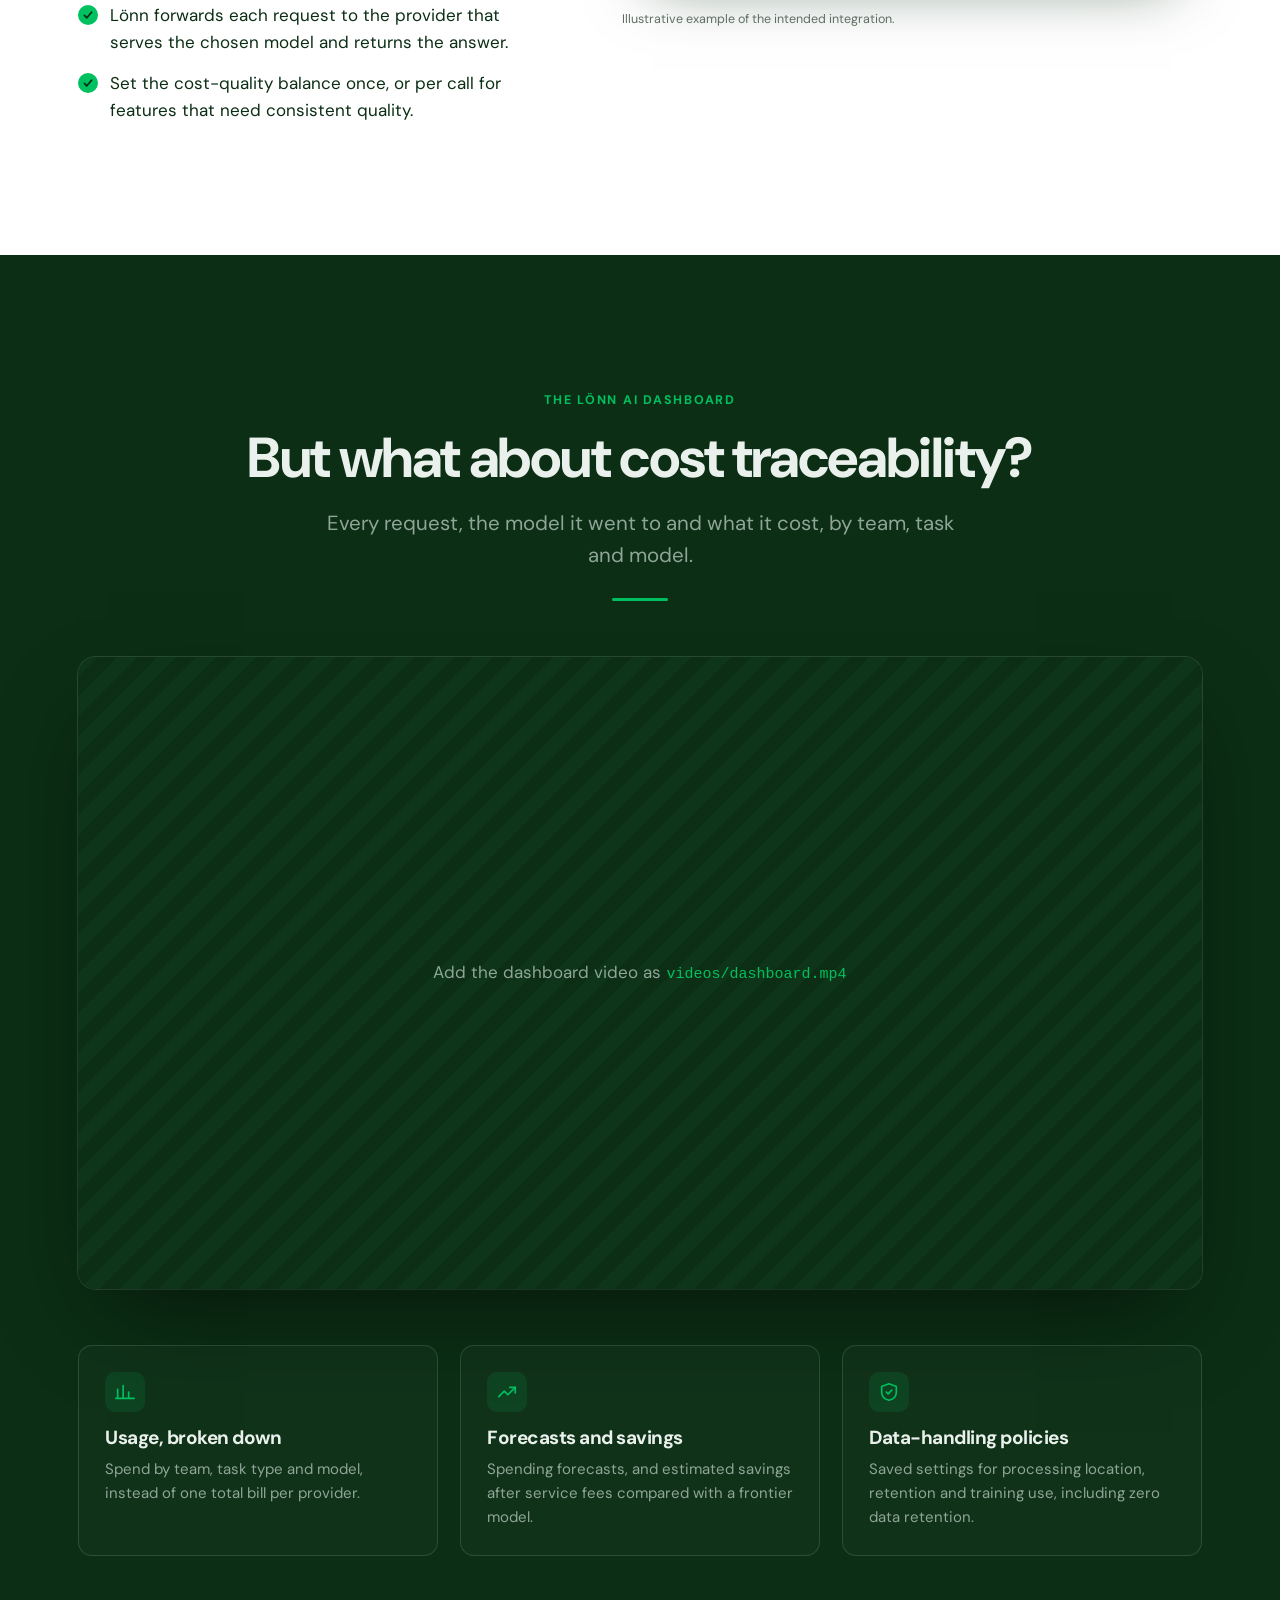
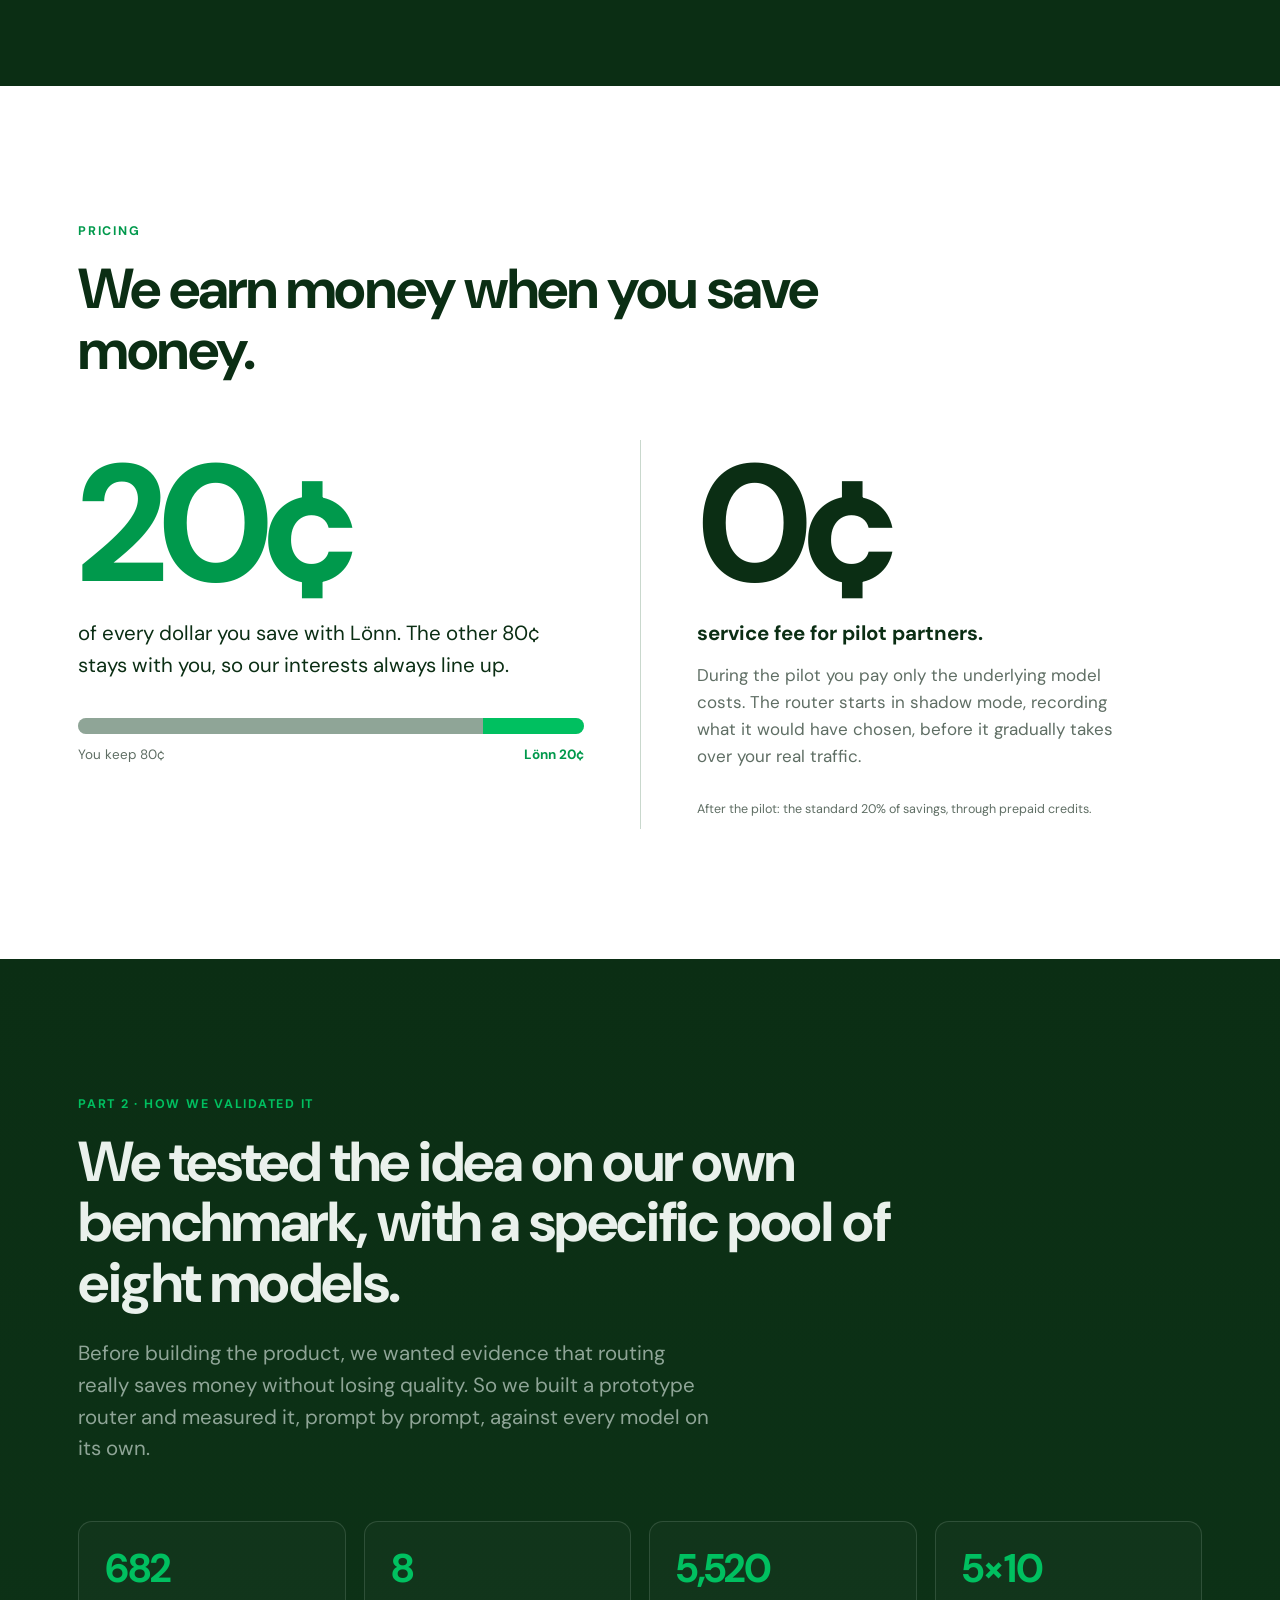
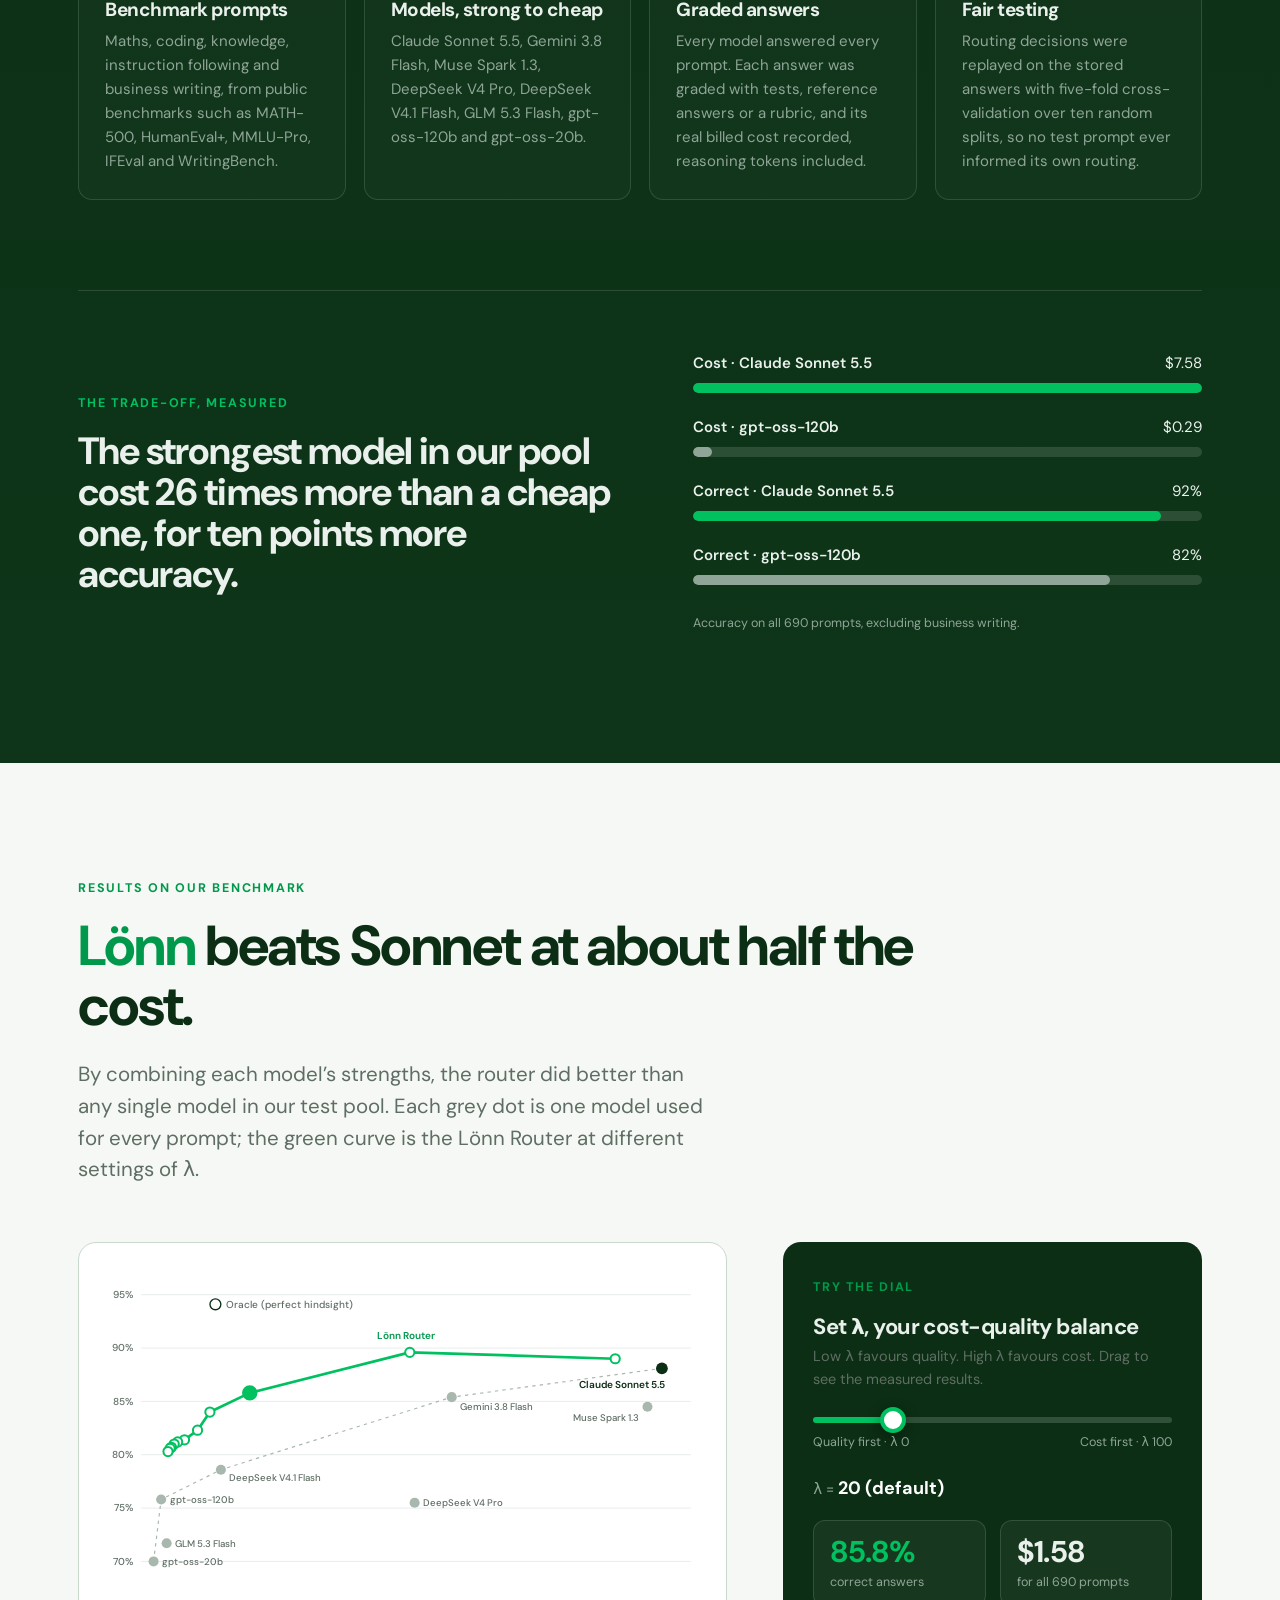
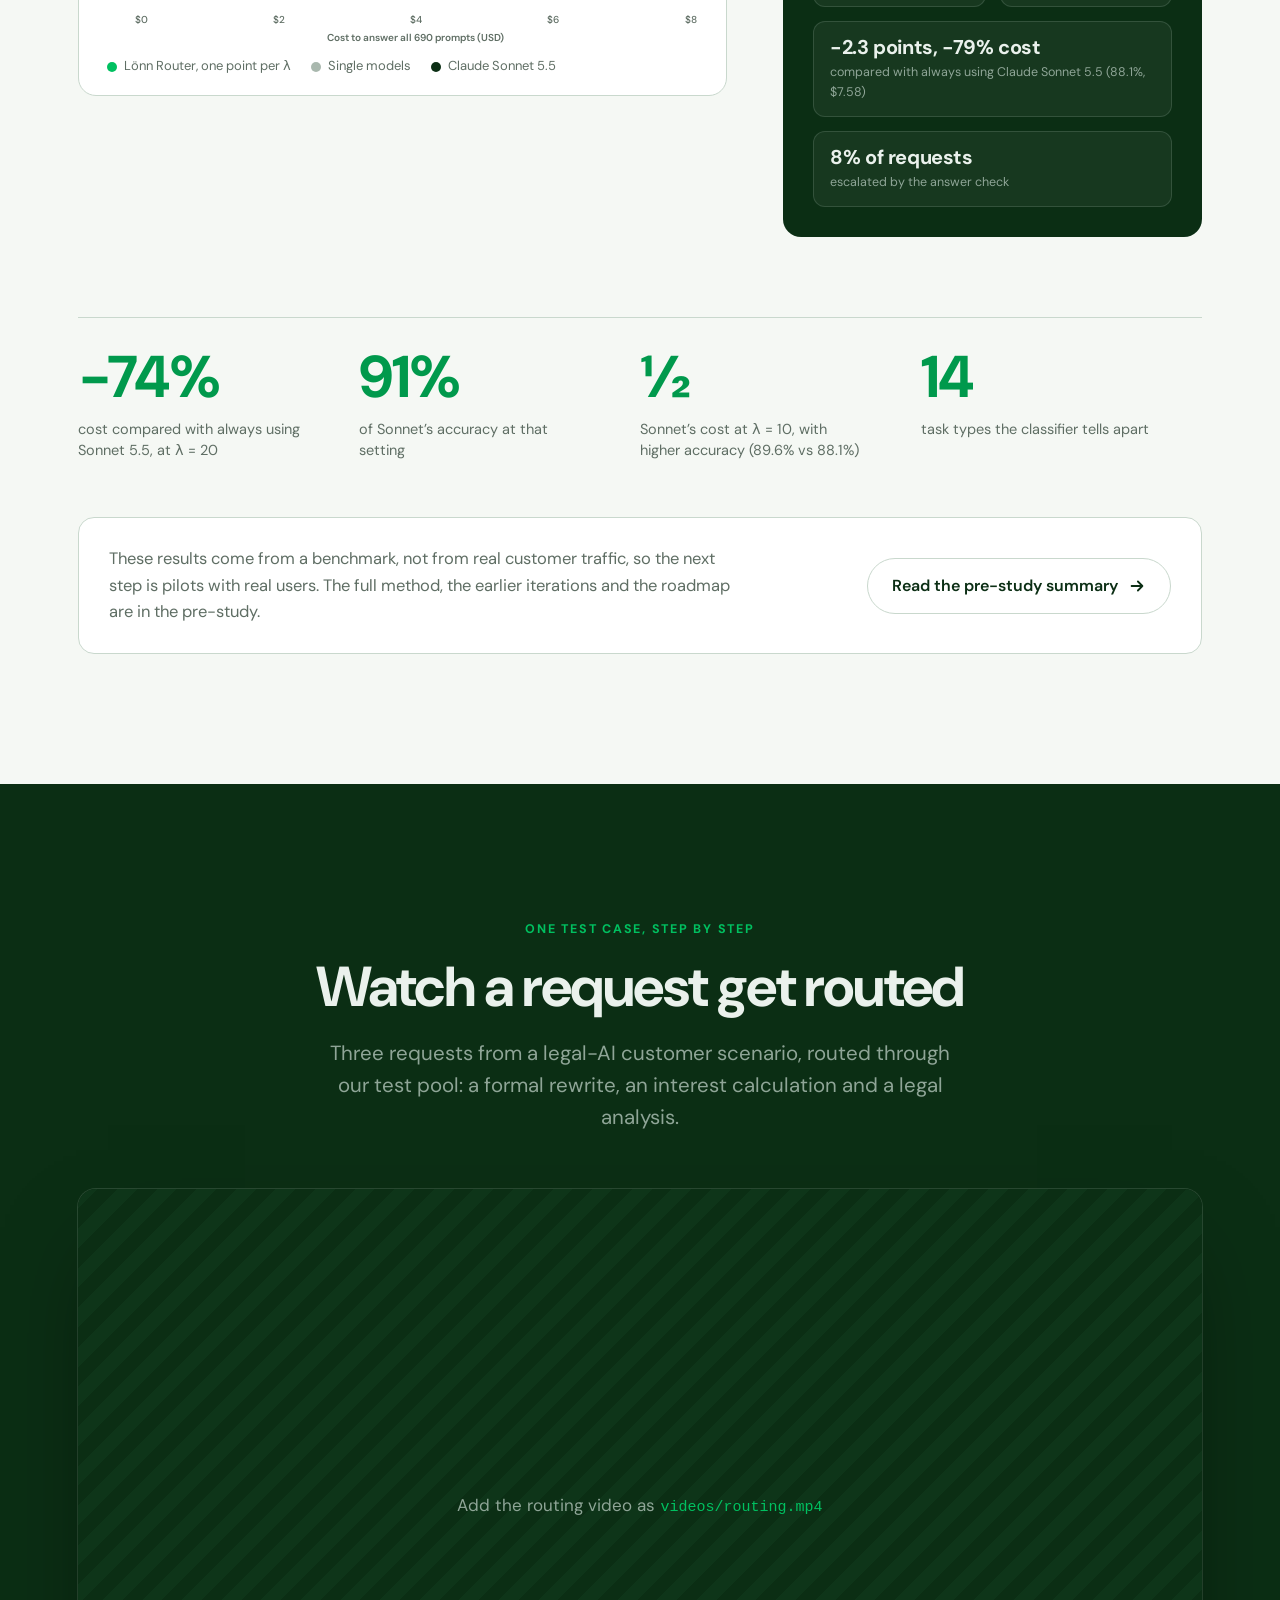
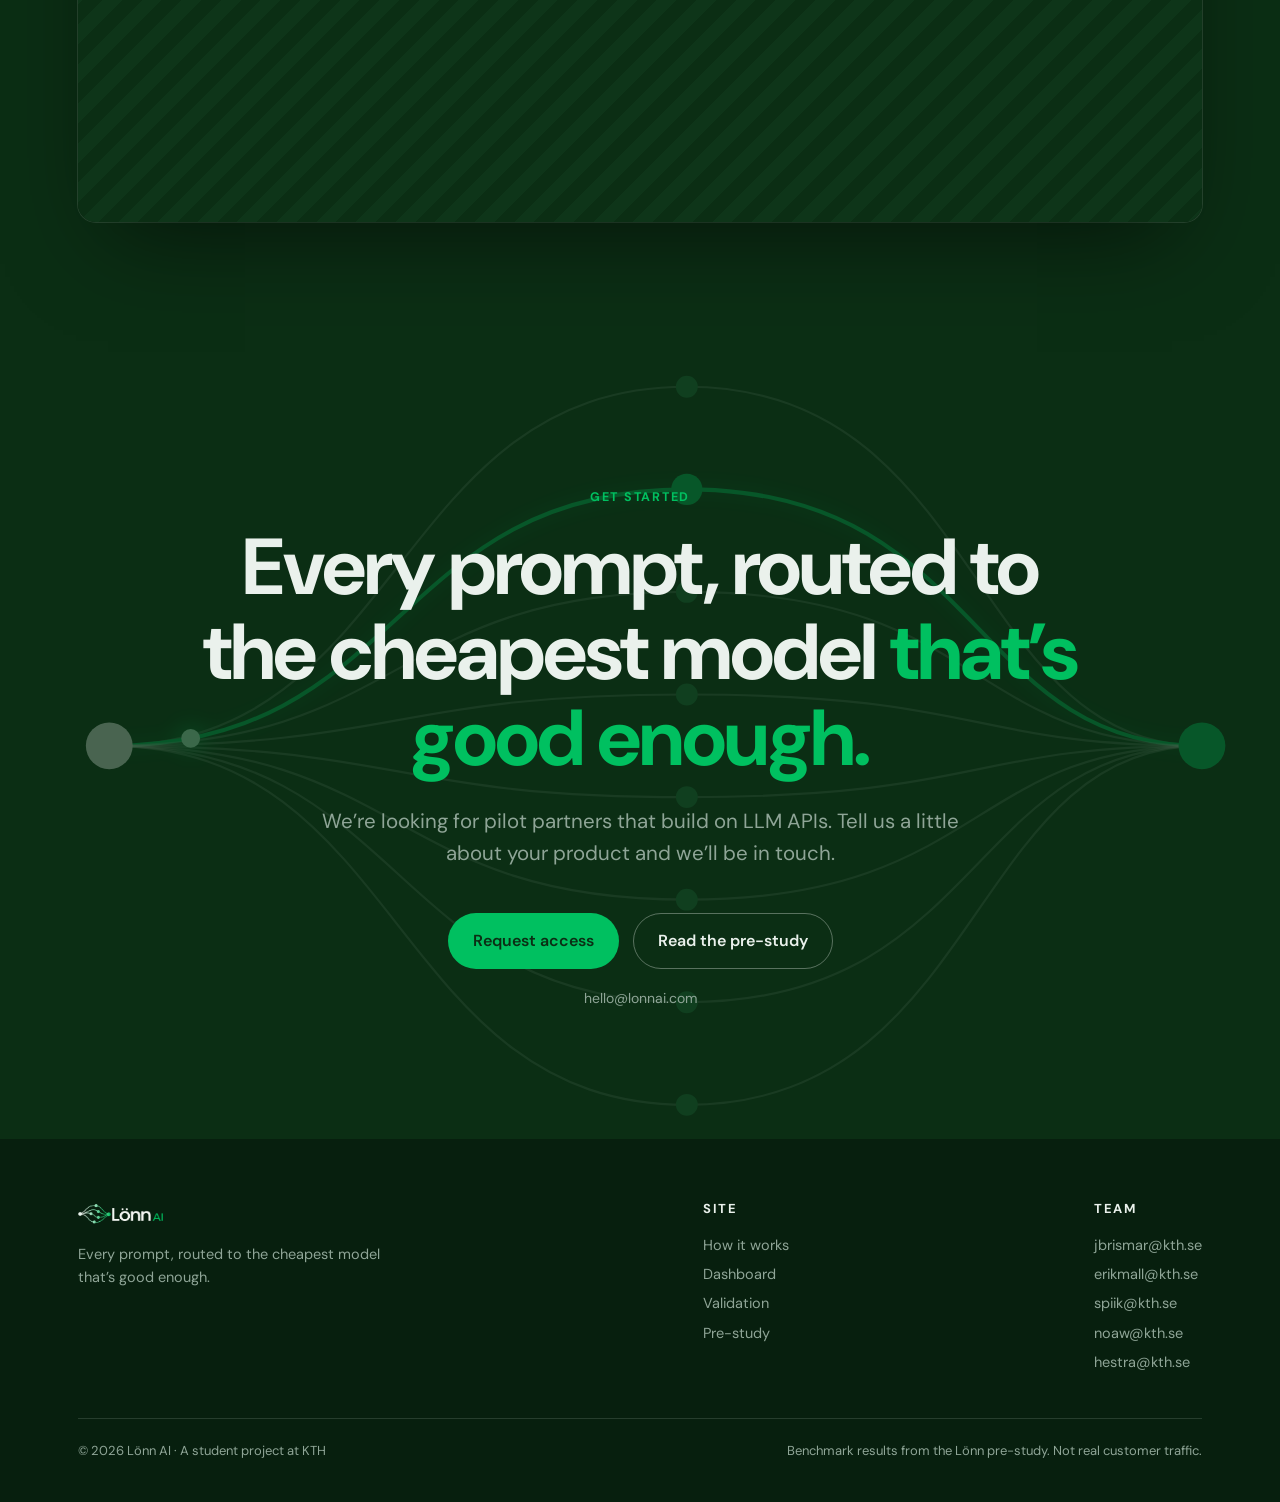
==== commit dbb08383: "Pre-study: make the full-report link a button, top and bottom Co-Authored-By: Claude Fable 5.2 <nore" ====
--- a/index.html
+++ b/index.html
@@ -13,7 +13,7 @@
 <link rel="preconnect" href="https://fonts.googleapis.com">
 <link rel="preconnect" href="https://fonts.gstatic.com" crossorigin>
 <link href="https://fonts.googleapis.com/css2?family=DM+Sans:opsz,wght@9..40,400;9..40,500;9..40,600;9..40,700&display=swap" rel="stylesheet">
-<link rel="stylesheet" href="assets/css/style.css?v=202611111841">
+<link rel="stylesheet" href="assets/css/style.css?v=202611111843">
 </head>
 <body>
 <div class="progress" aria-hidden="true"></div>
@@ -424,6 +424,6 @@
   </div>
 </footer>
 
-<script src="assets/js/main.js?v=202611111841"></script>
+<script src="assets/js/main.js?v=202611111843"></script>
 </body>
 </html>
--- a/assets/css/style.css
+++ b/assets/css/style.css
@@ -450,3 +450,5 @@
 @media (max-width:760px){table.tight th,table.tight td{padding:9px 5px;font-size:12px}table.tight th{font-size:9.5px;letter-spacing:0}table.tight td:first-child,table.tight th:first-child{padding-left:10px}table.tight td:last-child,table.tight th:last-child{padding-right:10px}}
 .ps-note{margin-top:28px;font-size:14.5px;color:var(--muted-dark)}
 .ps-note a{color:var(--signal);text-underline-offset:3px}
+.ps-pdf{margin-top:36px;display:flex;align-items:center;gap:18px;flex-wrap:wrap}
+.ps-pdf span{font-size:14.5px;color:var(--muted-dark)}
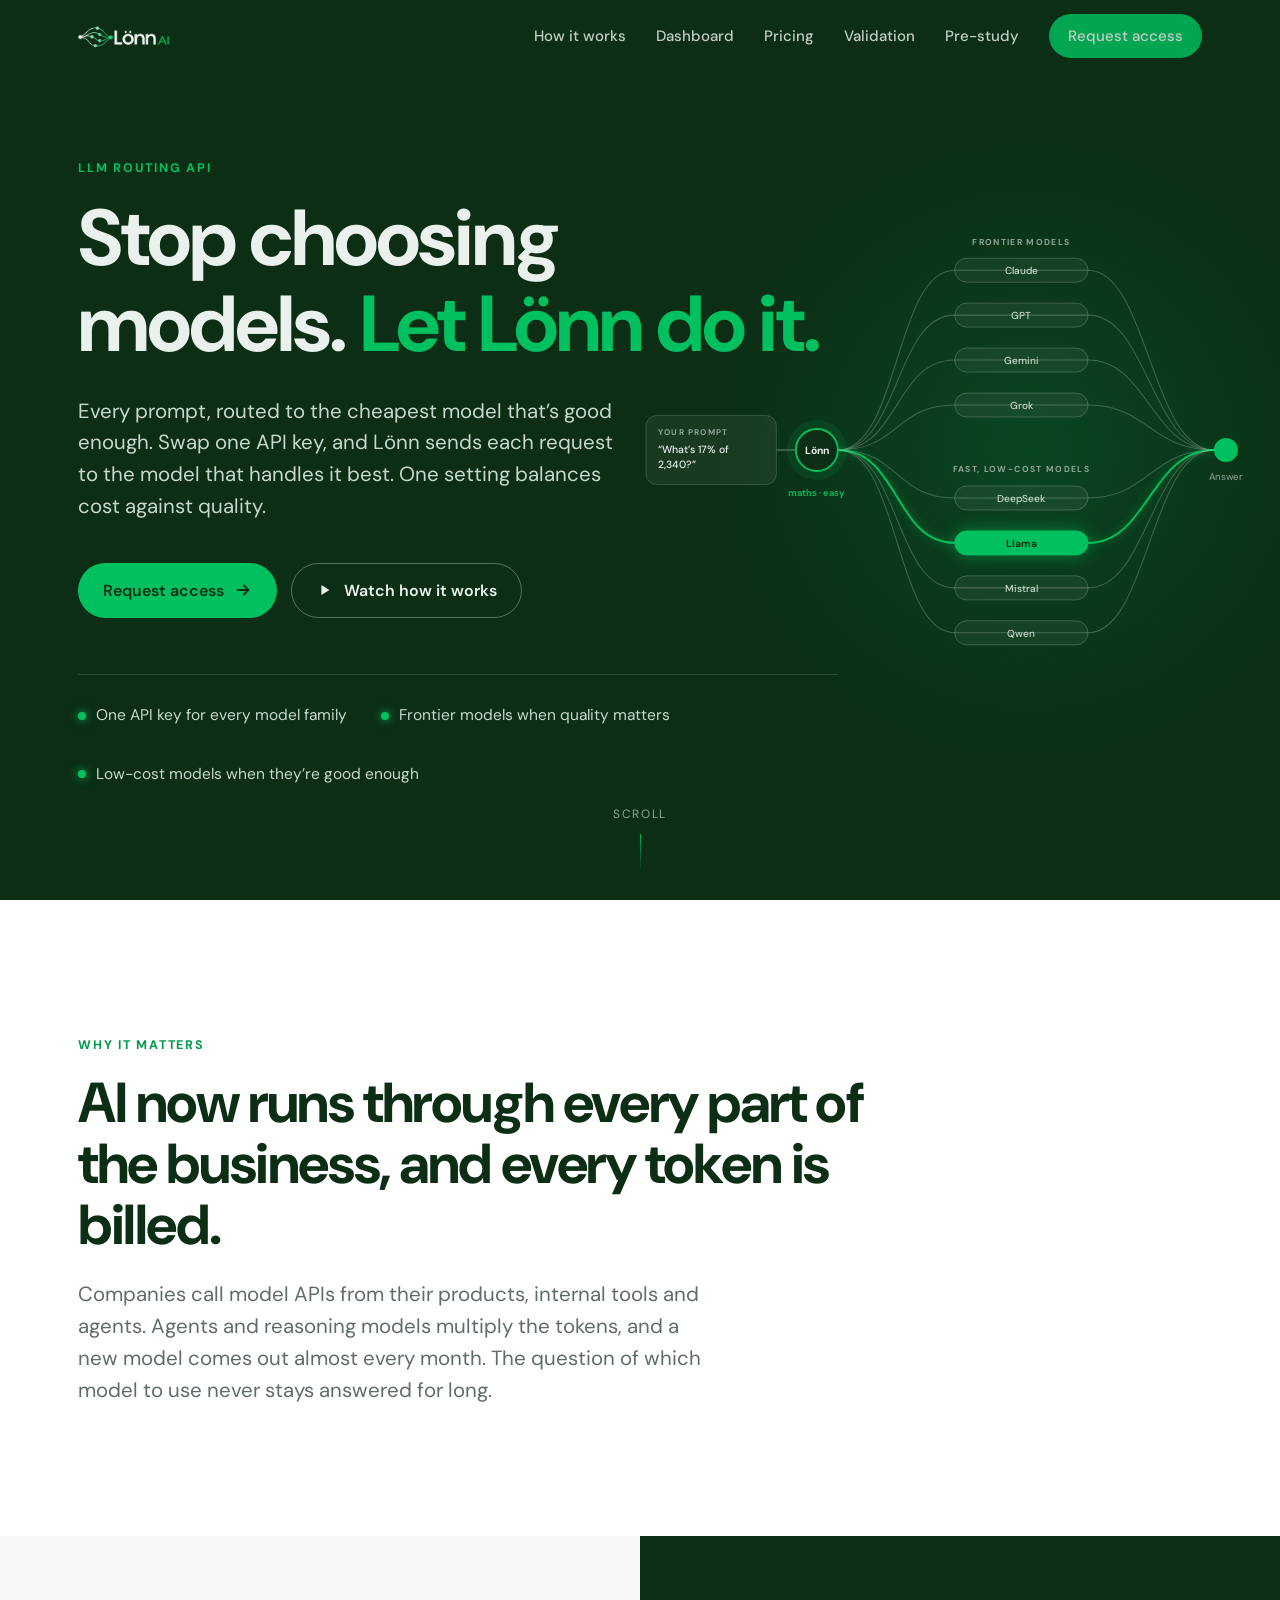
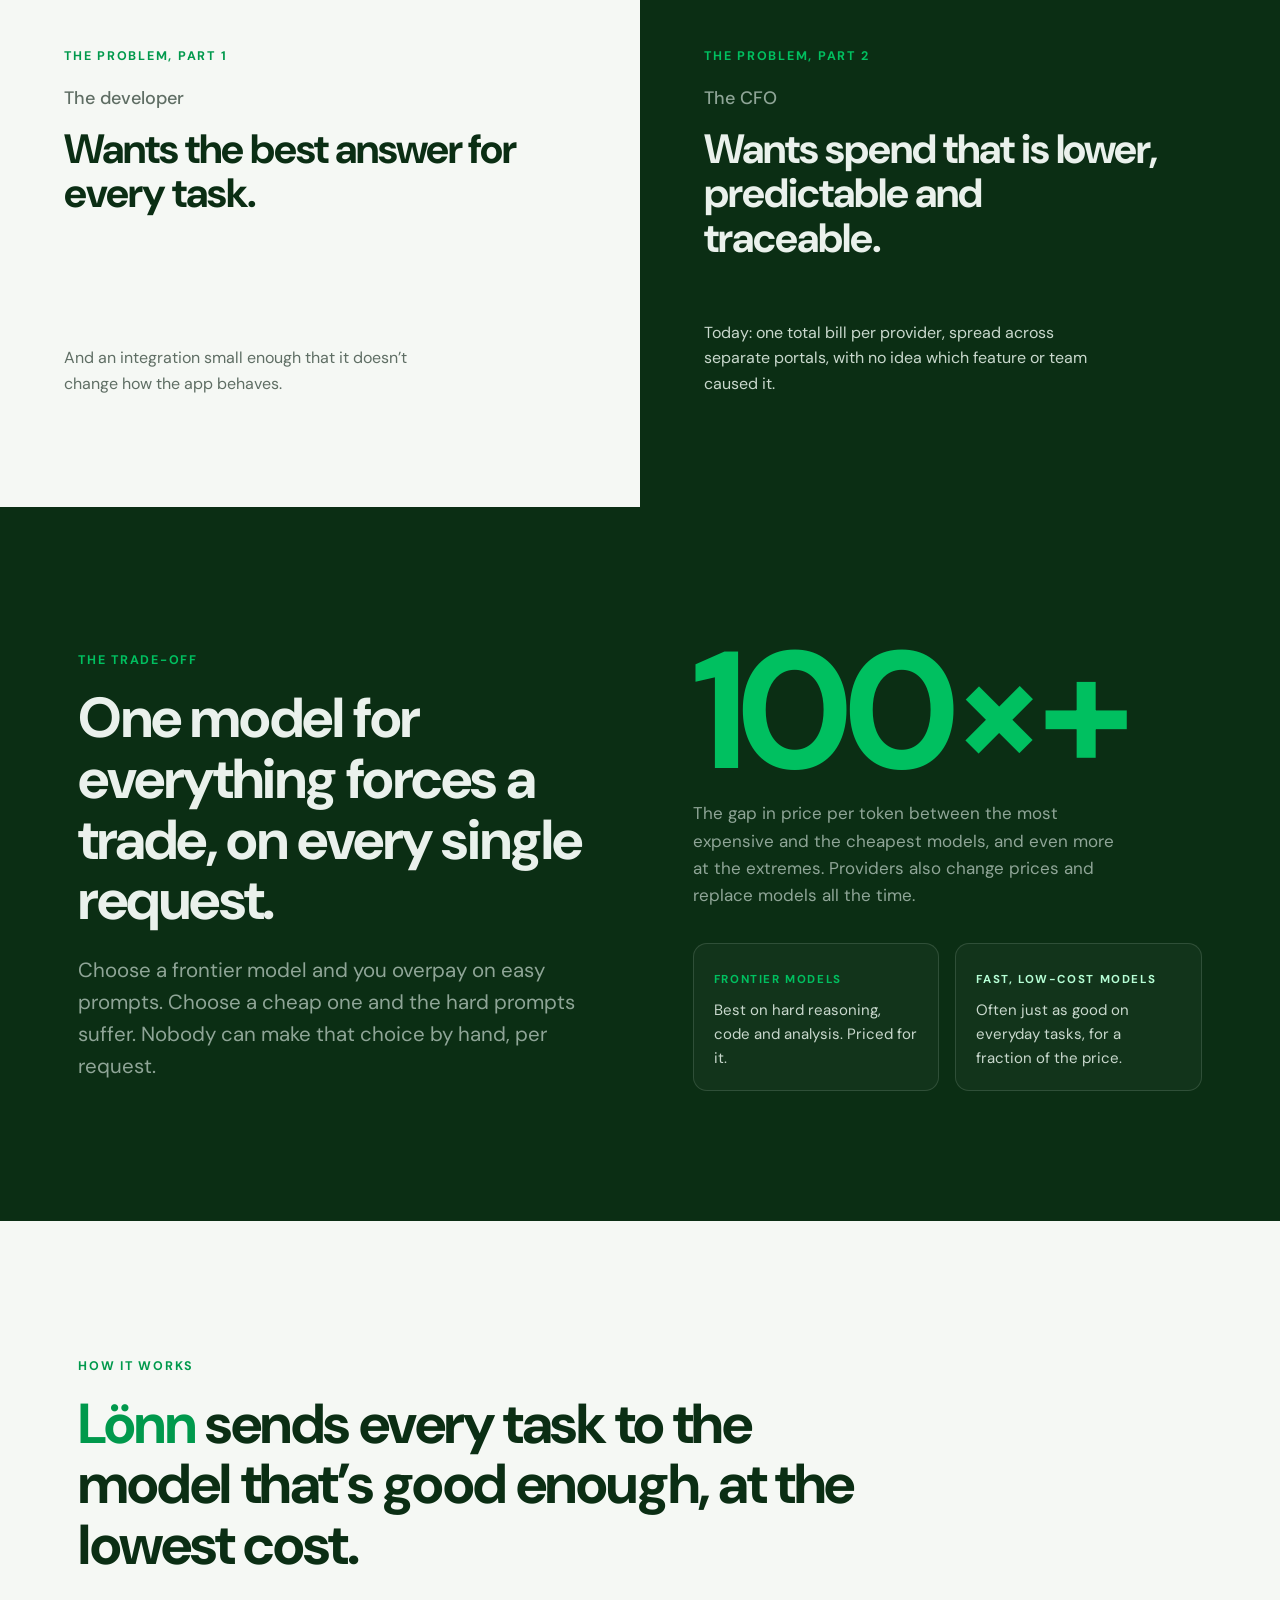
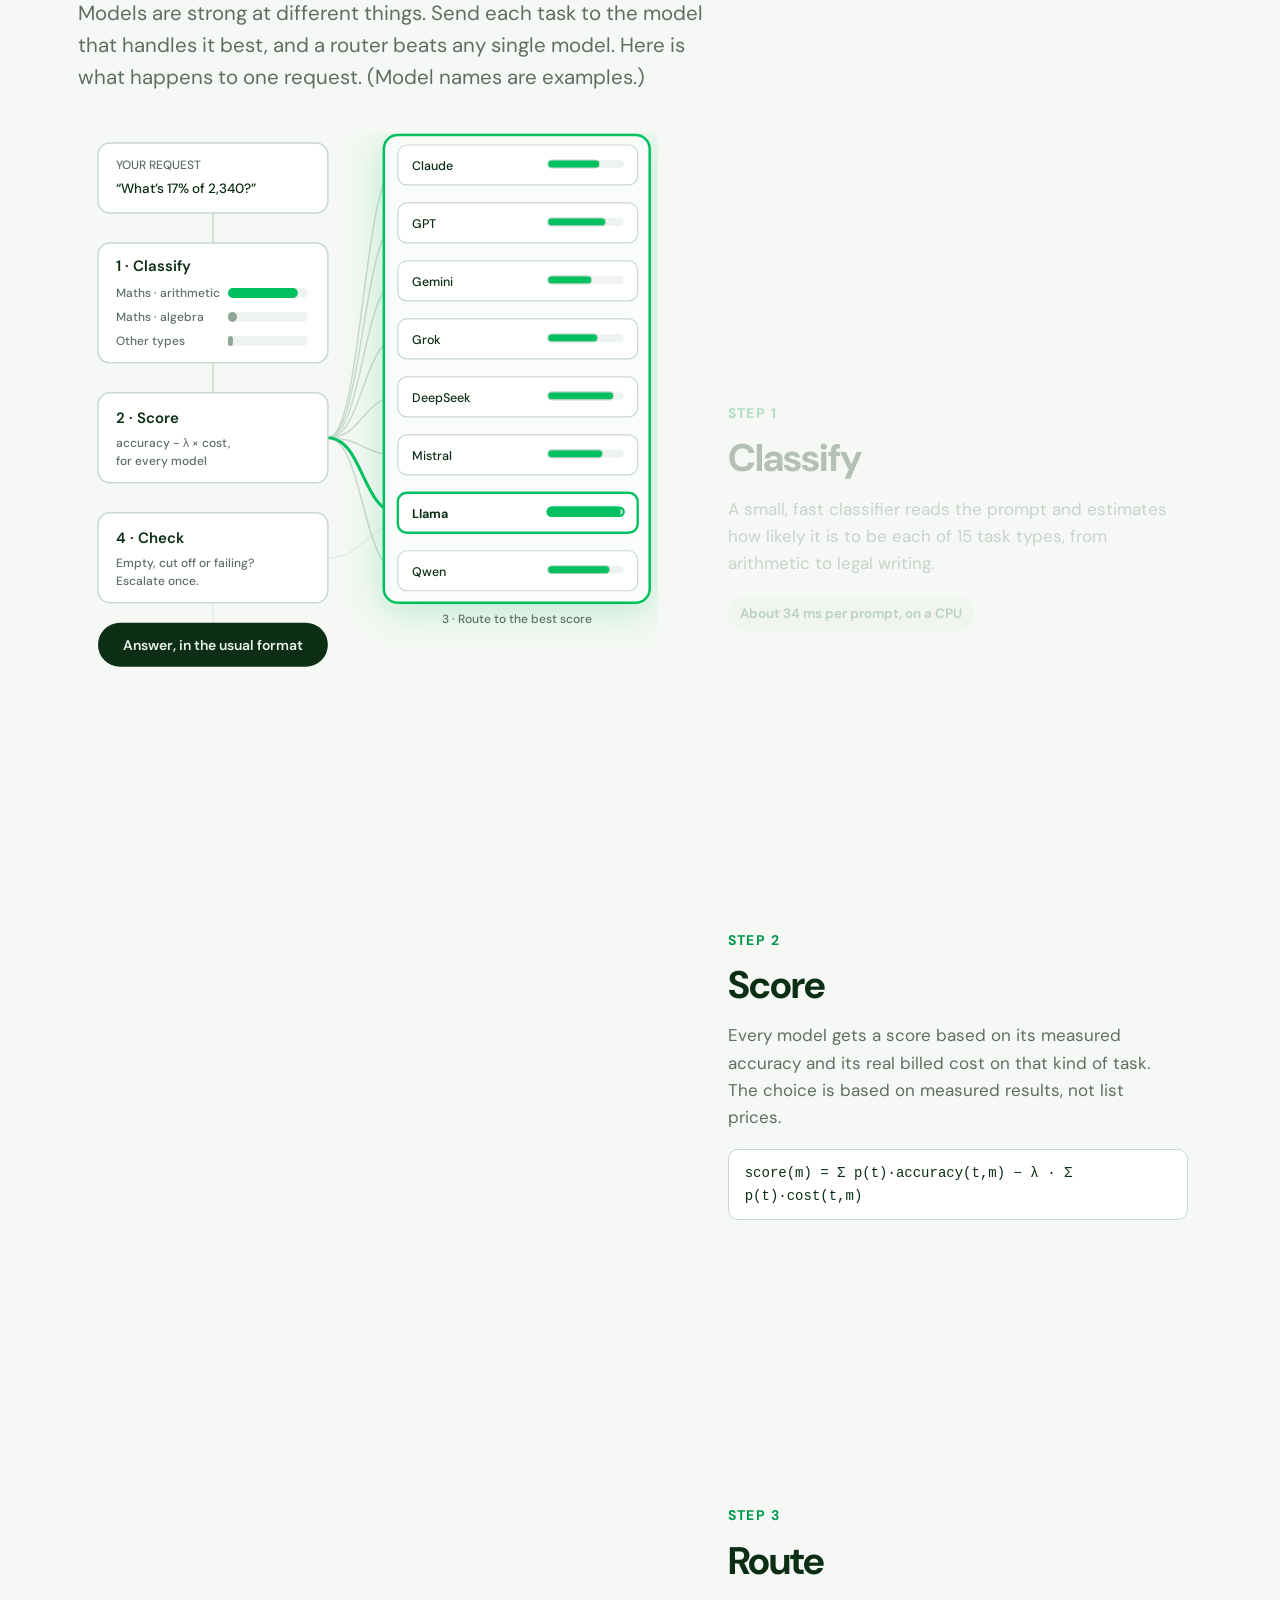
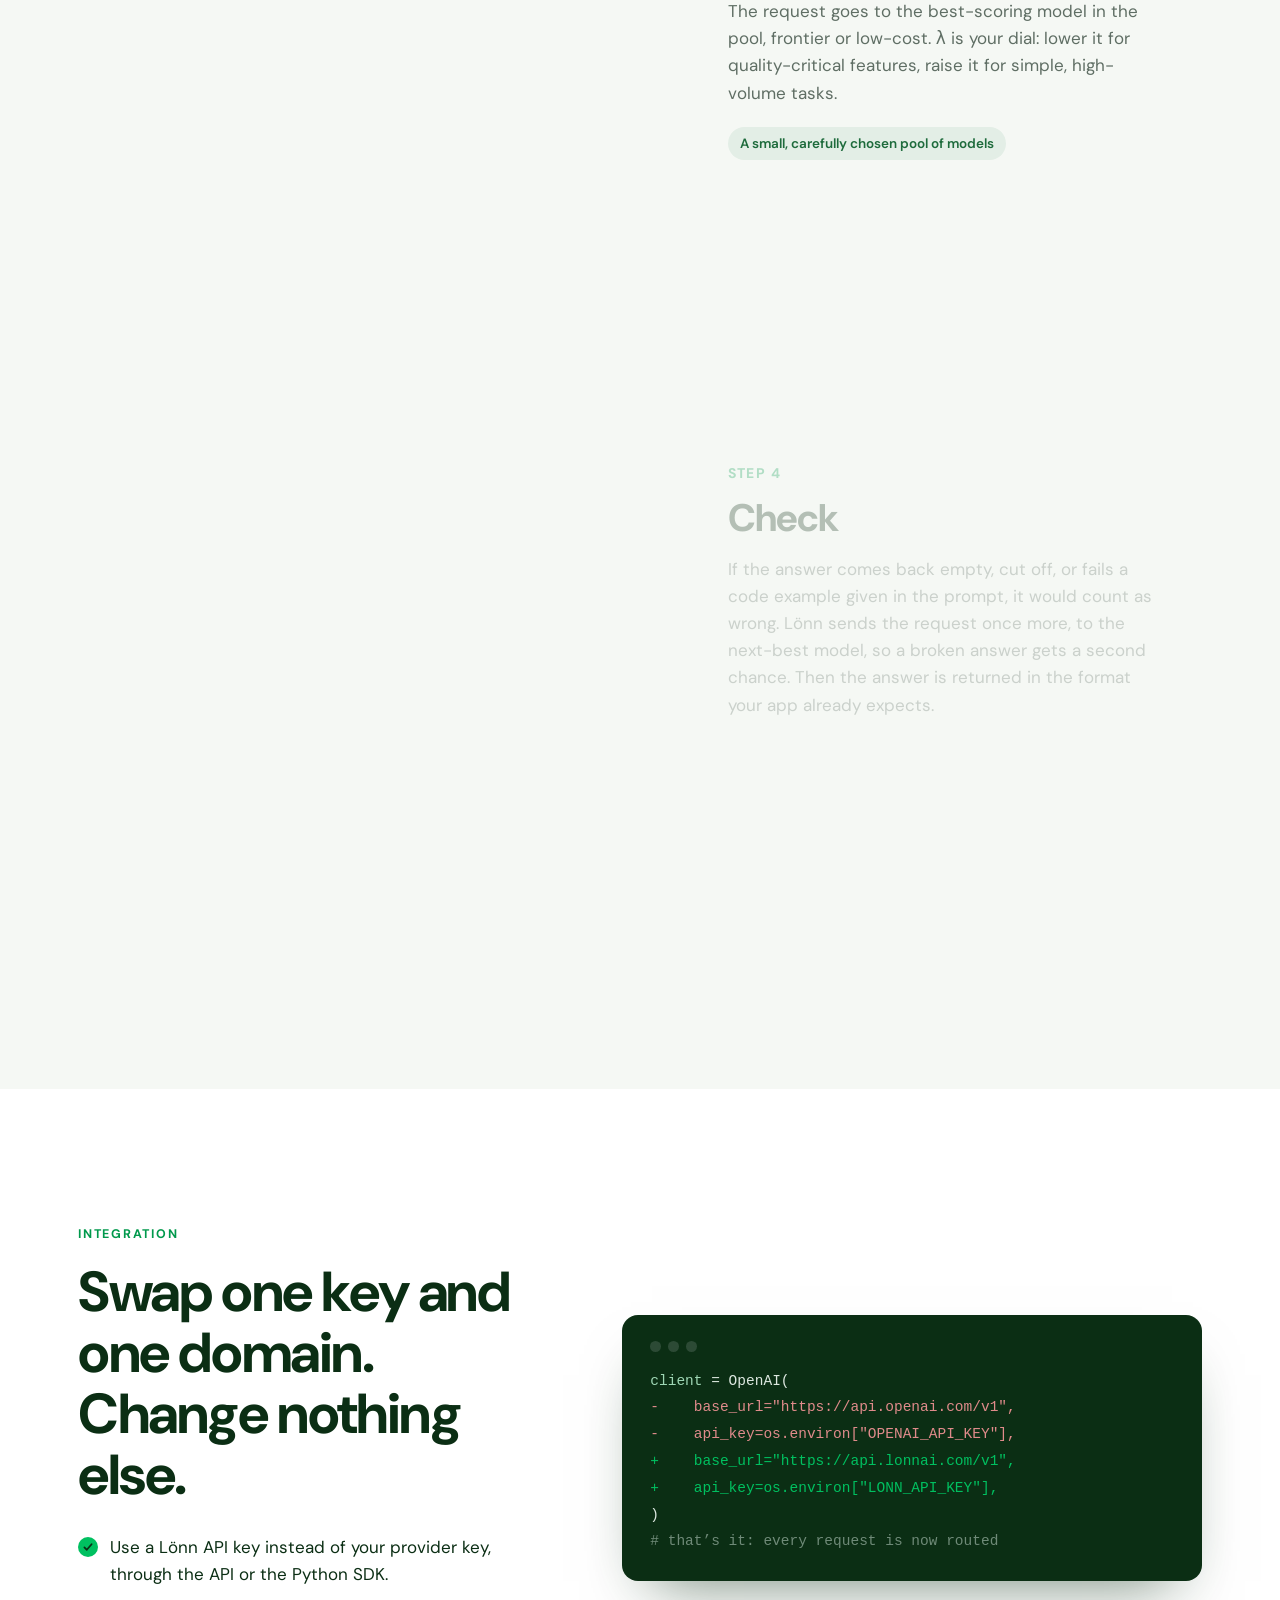
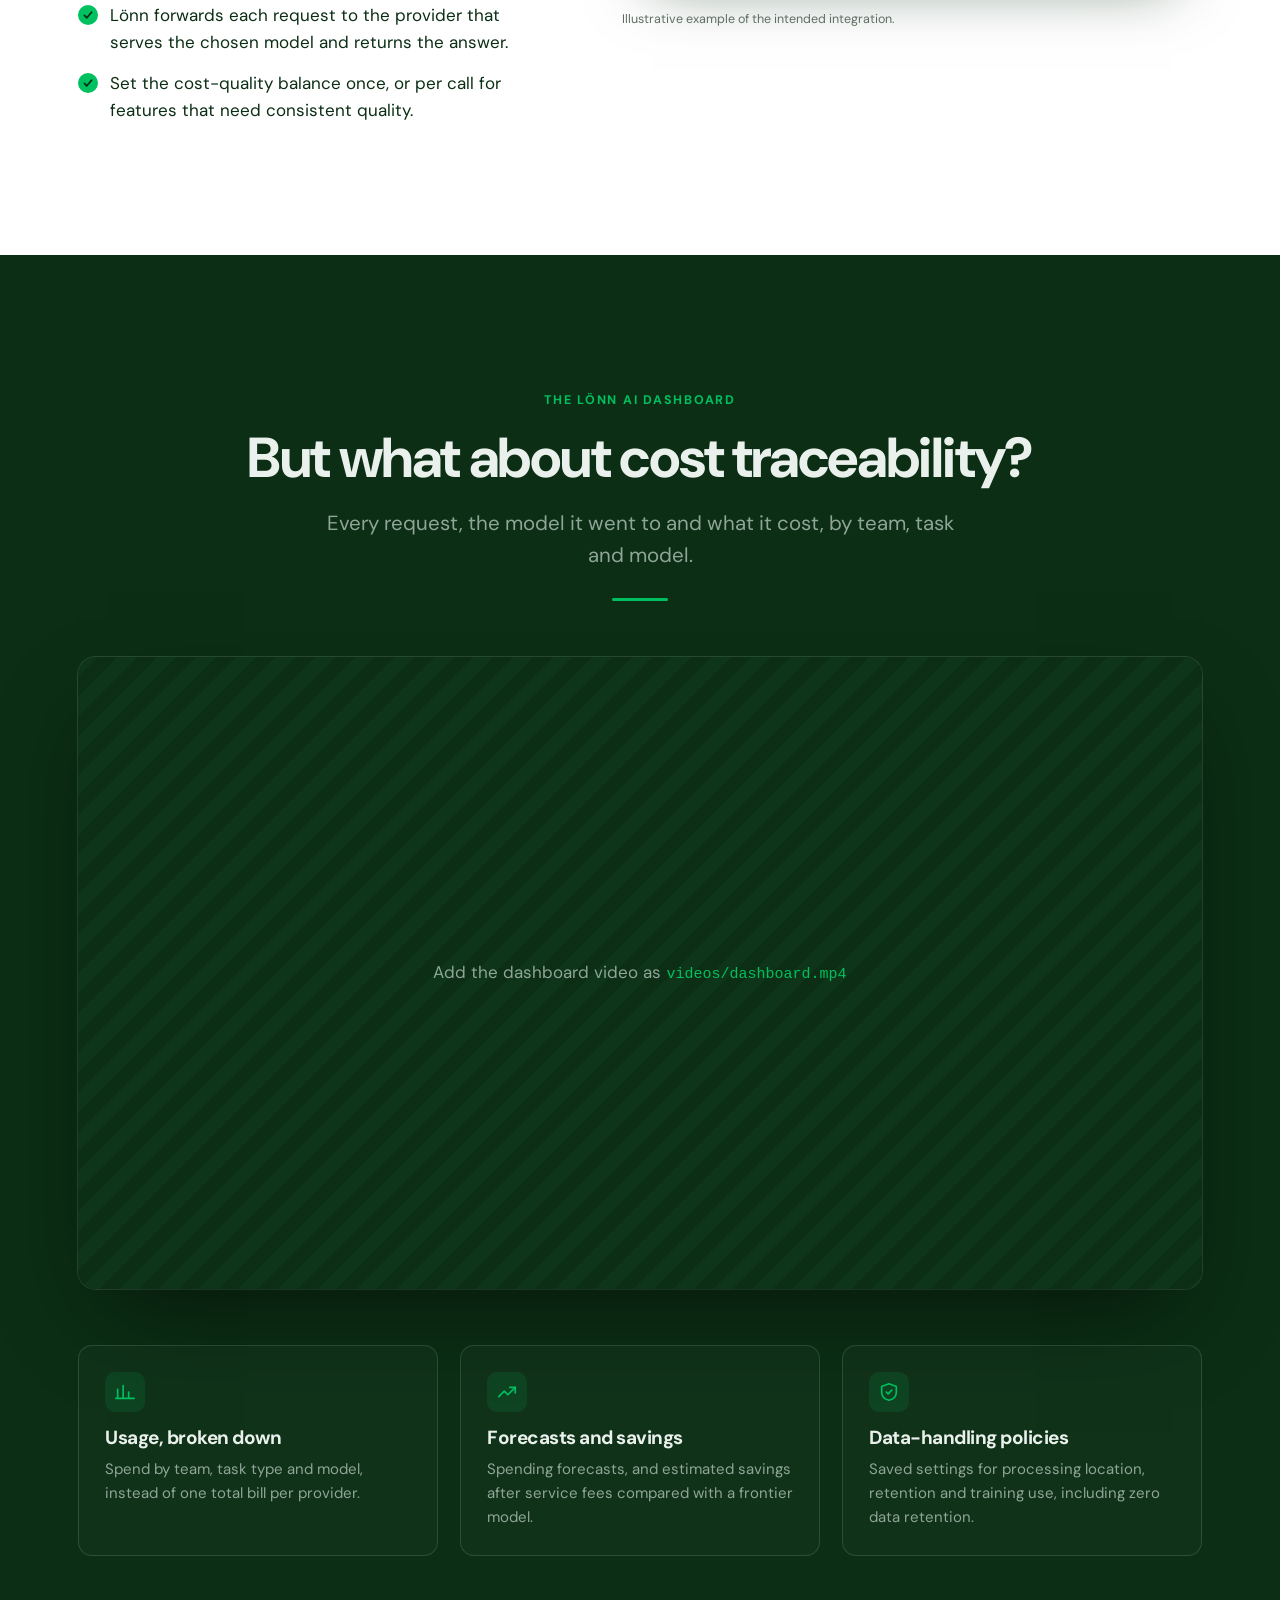
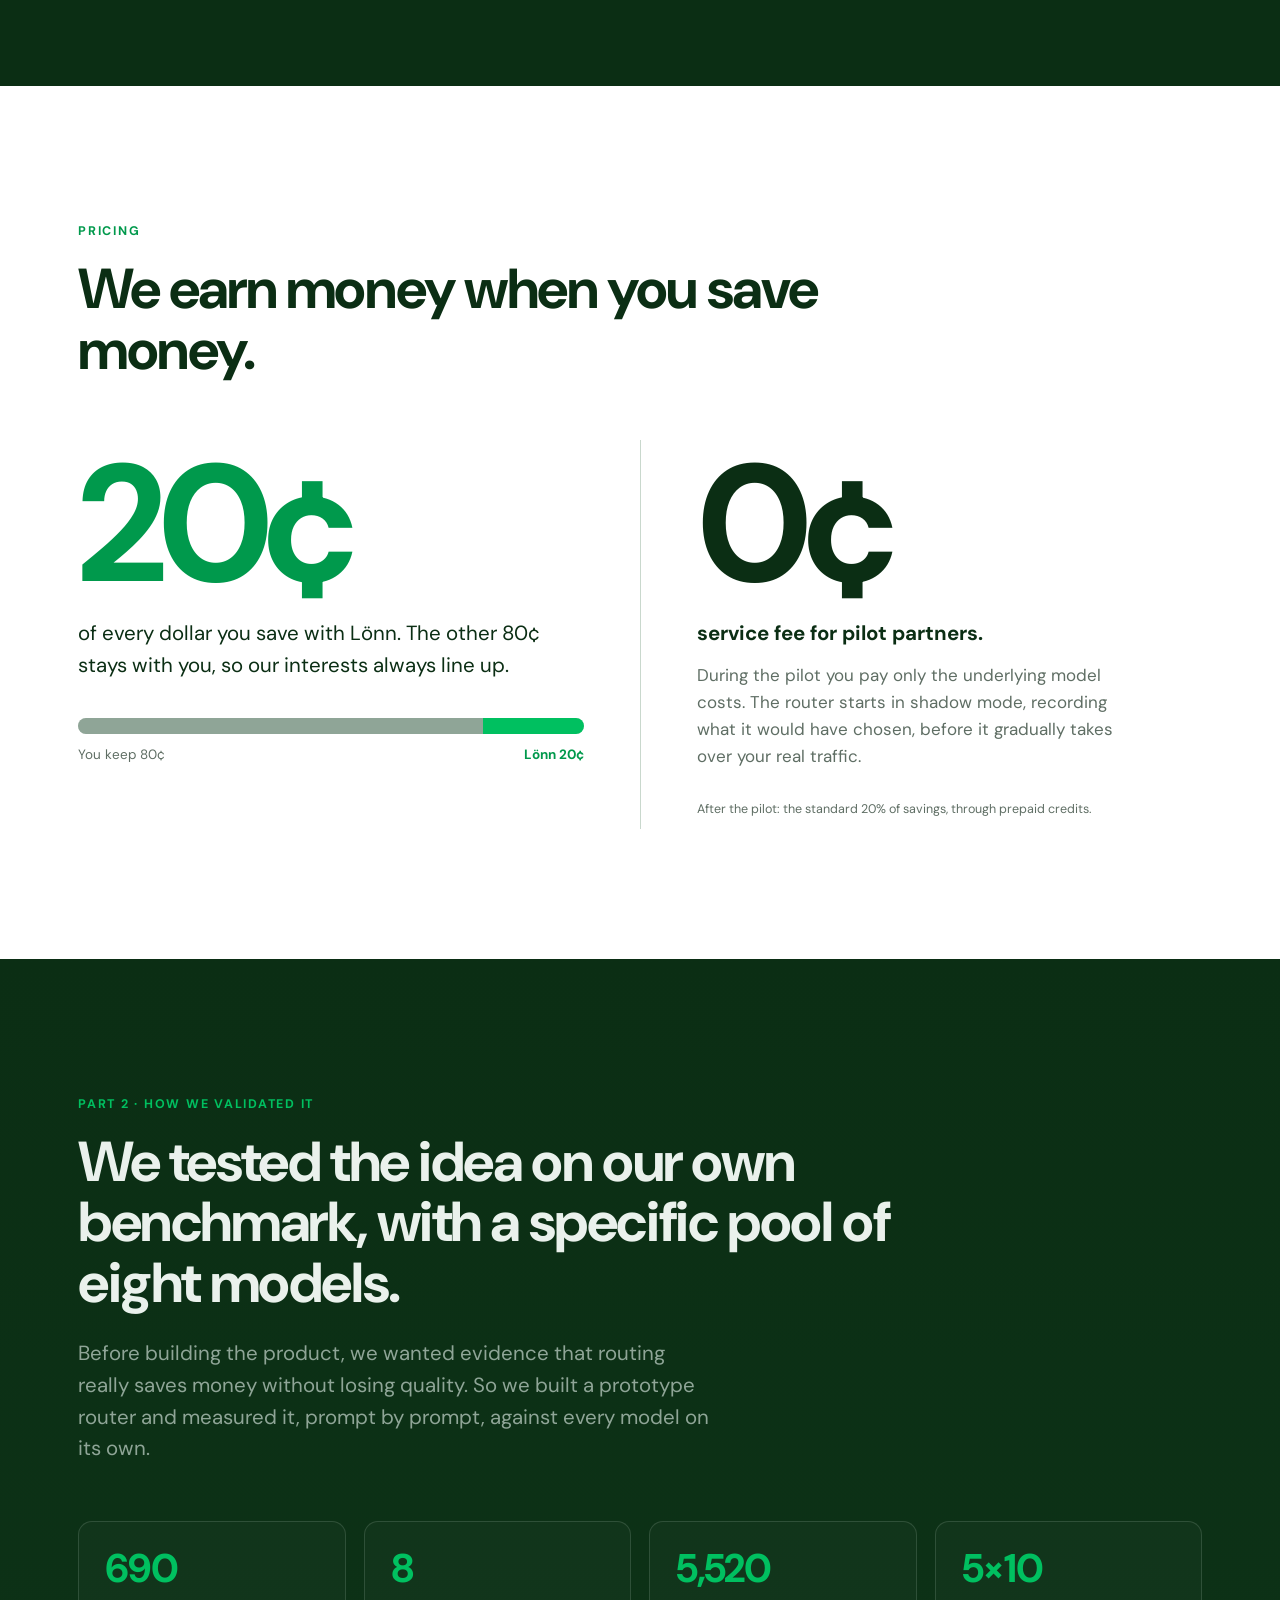
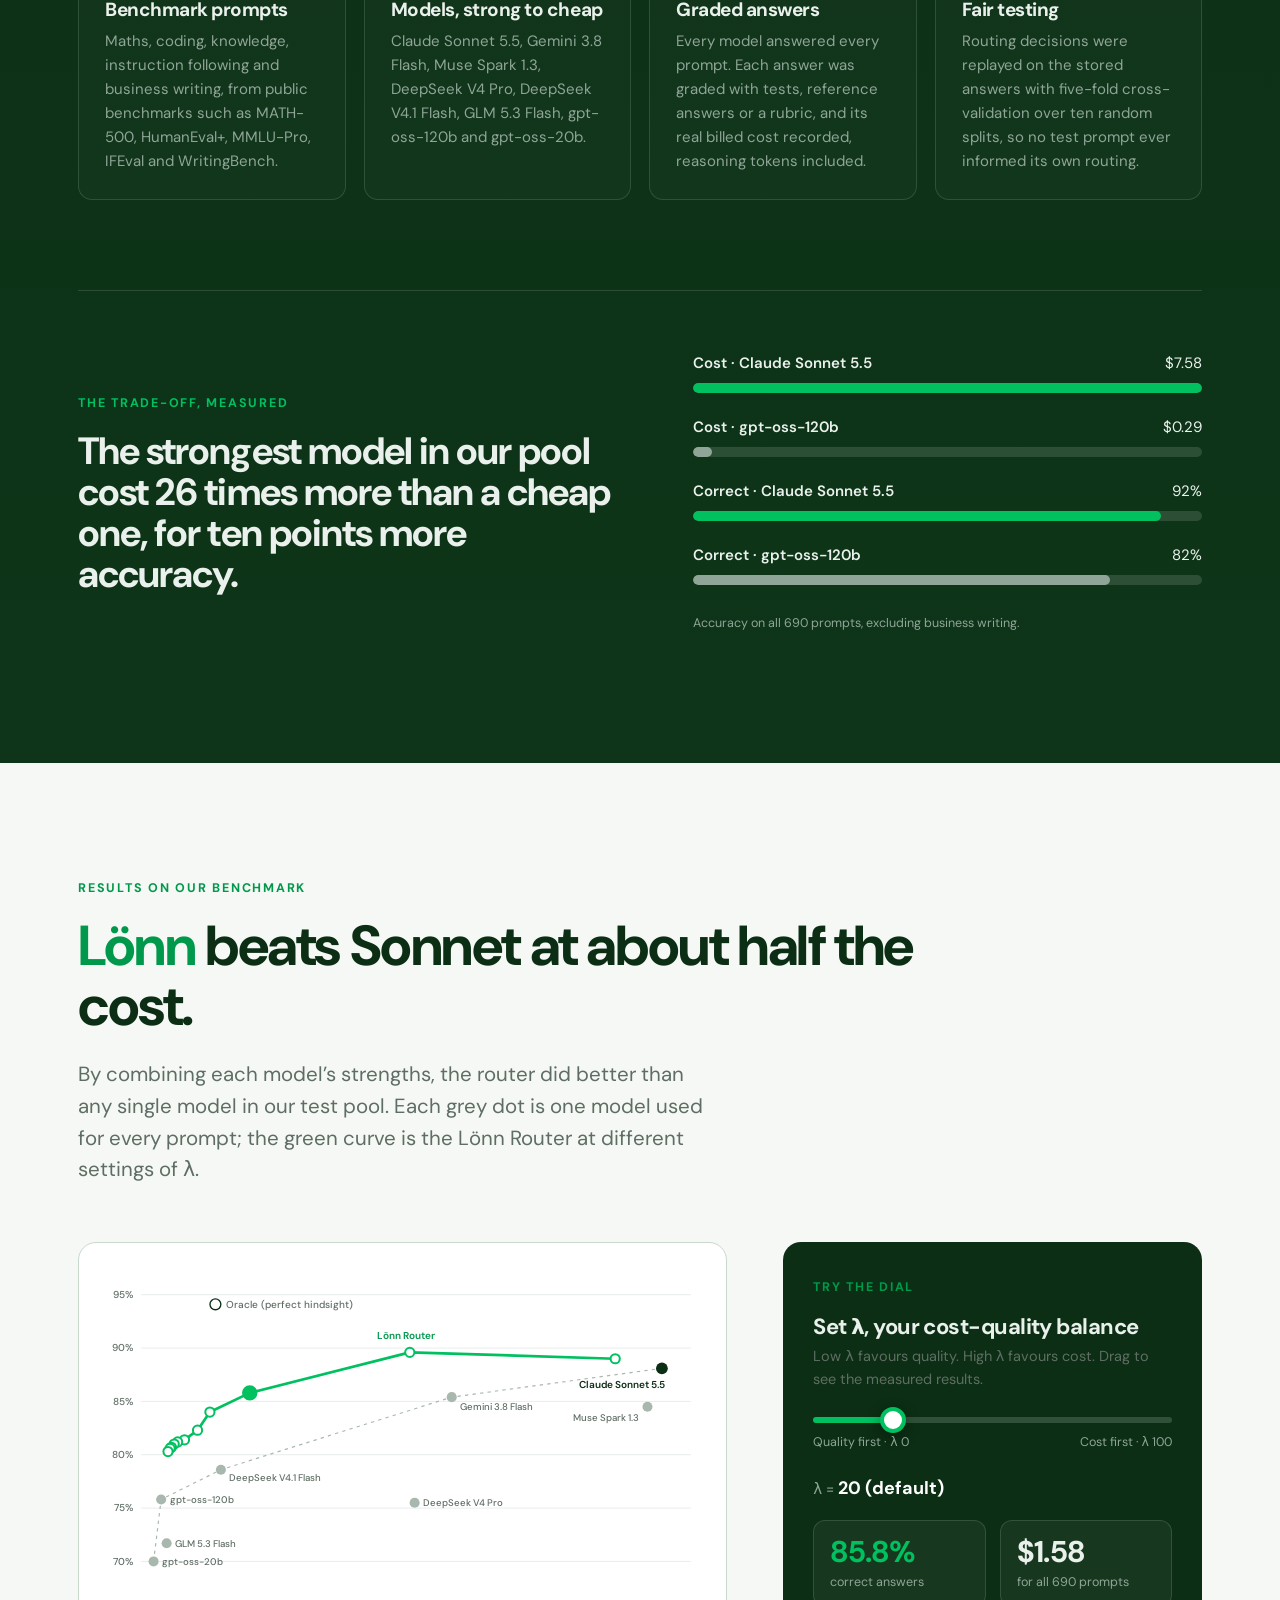
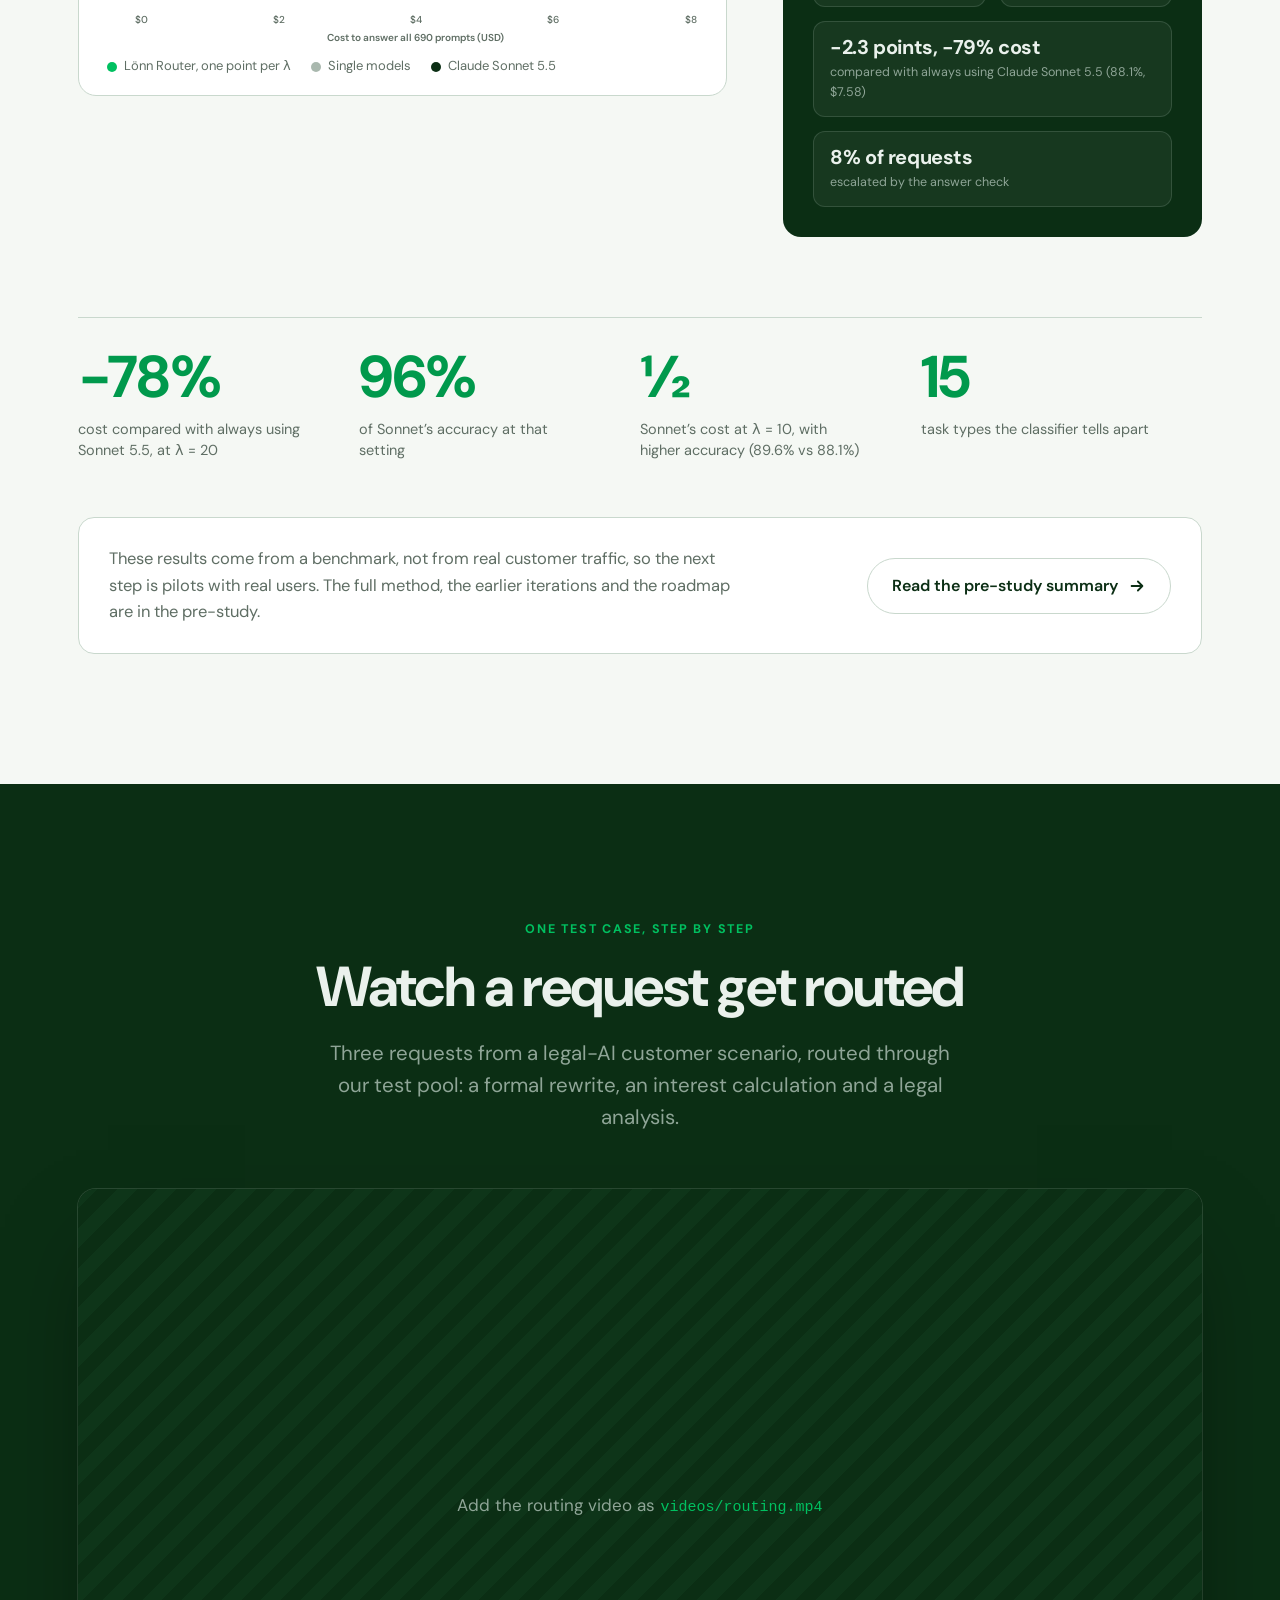
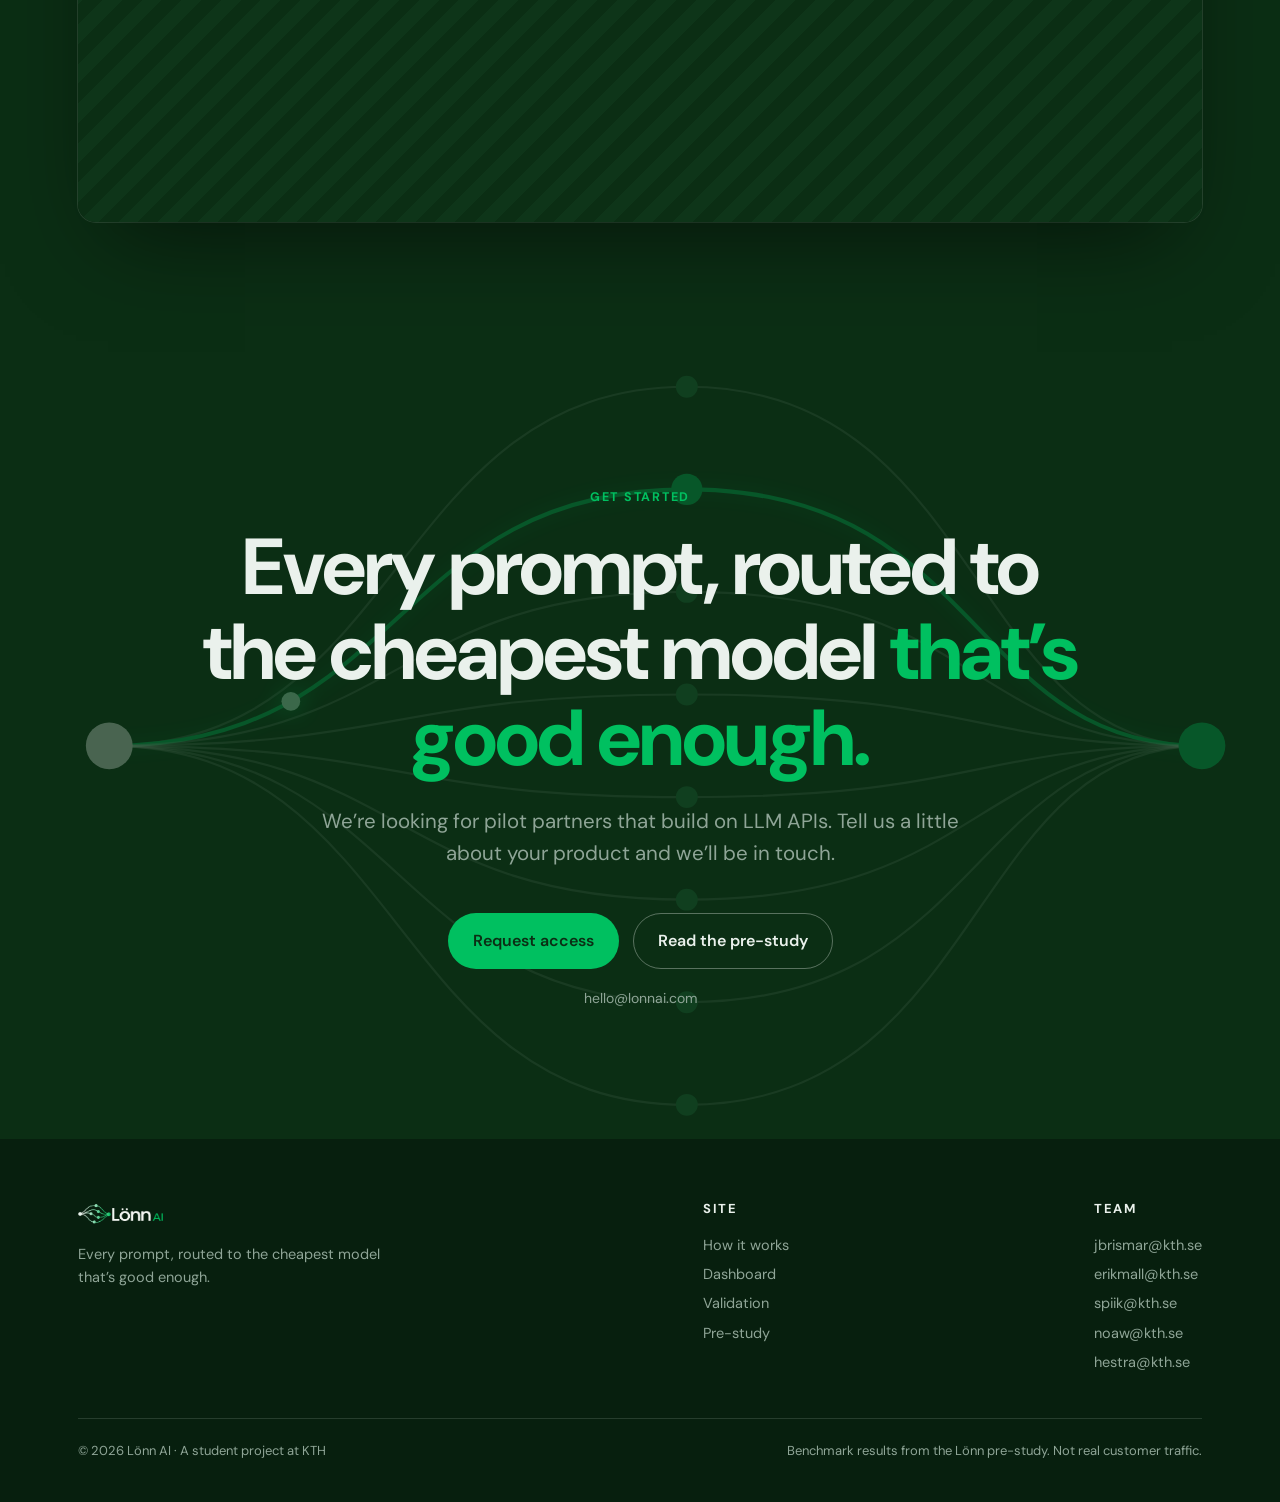
==== commit 10f799f4: "Pre-study: add a source-code button next to the full-report button Co-Authored-By: Claude Fable 5.2 " ====
--- a/index.html
+++ b/index.html
@@ -13,7 +13,7 @@
 <link rel="preconnect" href="https://fonts.googleapis.com">
 <link rel="preconnect" href="https://fonts.gstatic.com" crossorigin>
 <link href="https://fonts.googleapis.com/css2?family=DM+Sans:opsz,wght@9..40,400;9..40,500;9..40,600;9..40,700&display=swap" rel="stylesheet">
-<link rel="stylesheet" href="assets/css/style.css?v=202611111843">
+<link rel="stylesheet" href="assets/css/style.css?v=202611111850">
 </head>
 <body>
 <div class="progress" aria-hidden="true"></div>
@@ -424,6 +424,6 @@
   </div>
 </footer>
 
-<script src="assets/js/main.js?v=202611111843"></script>
+<script src="assets/js/main.js?v=202611111850"></script>
 </body>
 </html>
--- a/assets/css/style.css
+++ b/assets/css/style.css
@@ -452,3 +452,5 @@
 .ps-note a{color:var(--signal);text-underline-offset:3px}
 .ps-pdf{margin-top:36px;display:flex;align-items:center;gap:18px;flex-wrap:wrap}
 .ps-pdf span{font-size:14.5px;color:var(--muted-dark)}
+.btn-row{display:flex;gap:12px;flex-wrap:wrap;flex:0 1 auto;max-width:100%}
+.ps-pdf span{flex-basis:100%}
